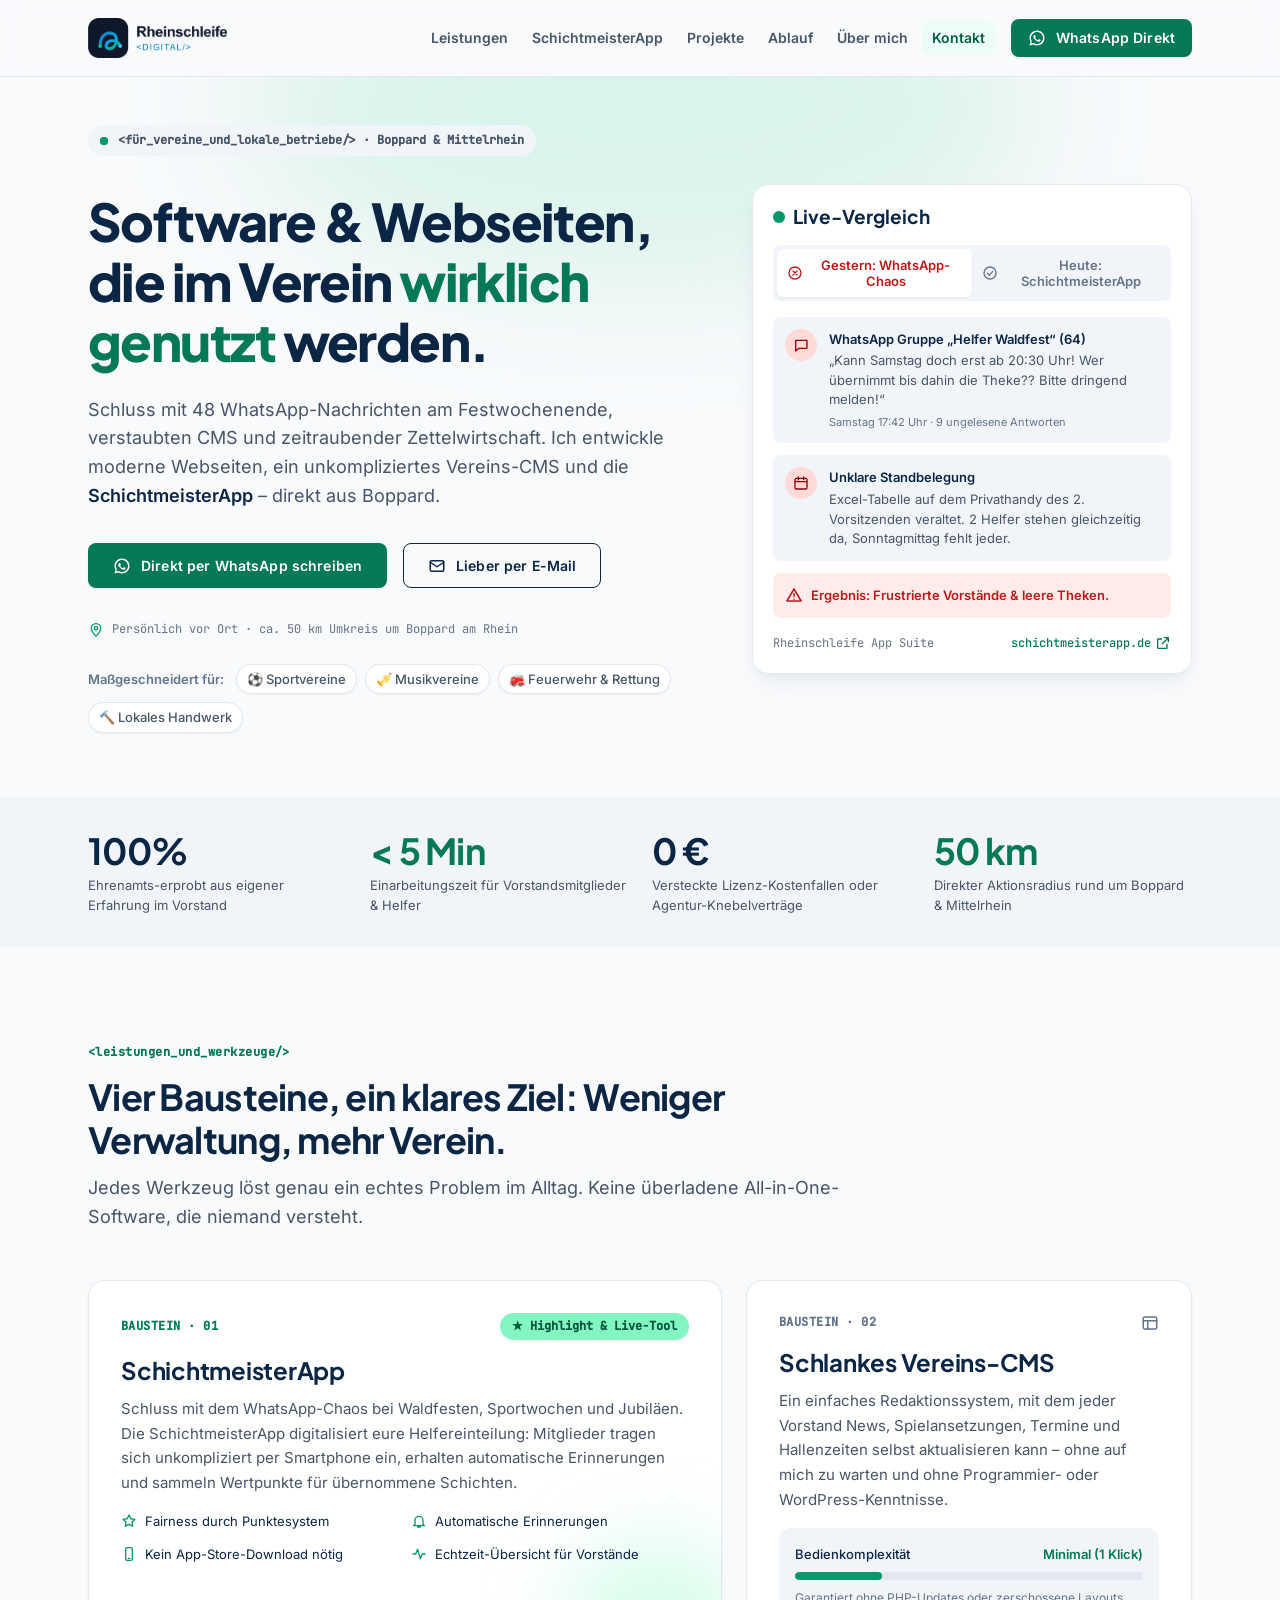
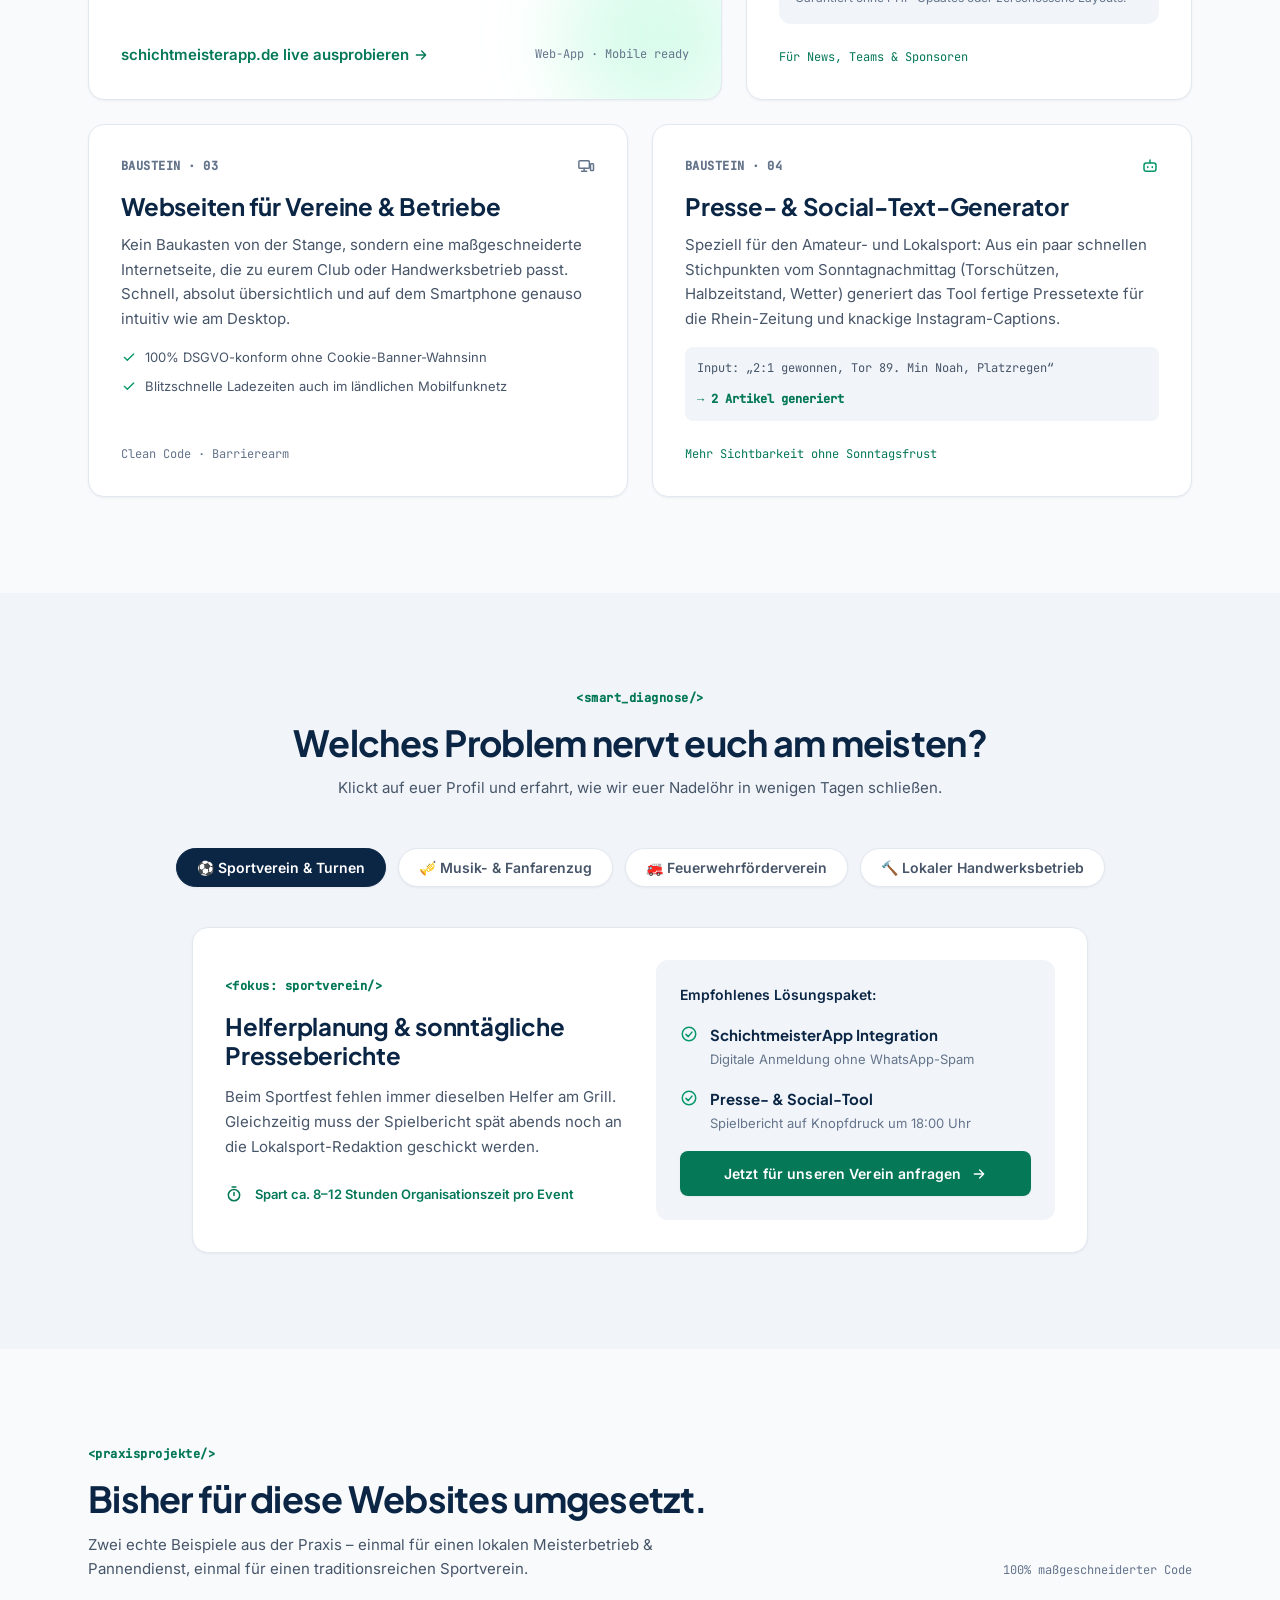
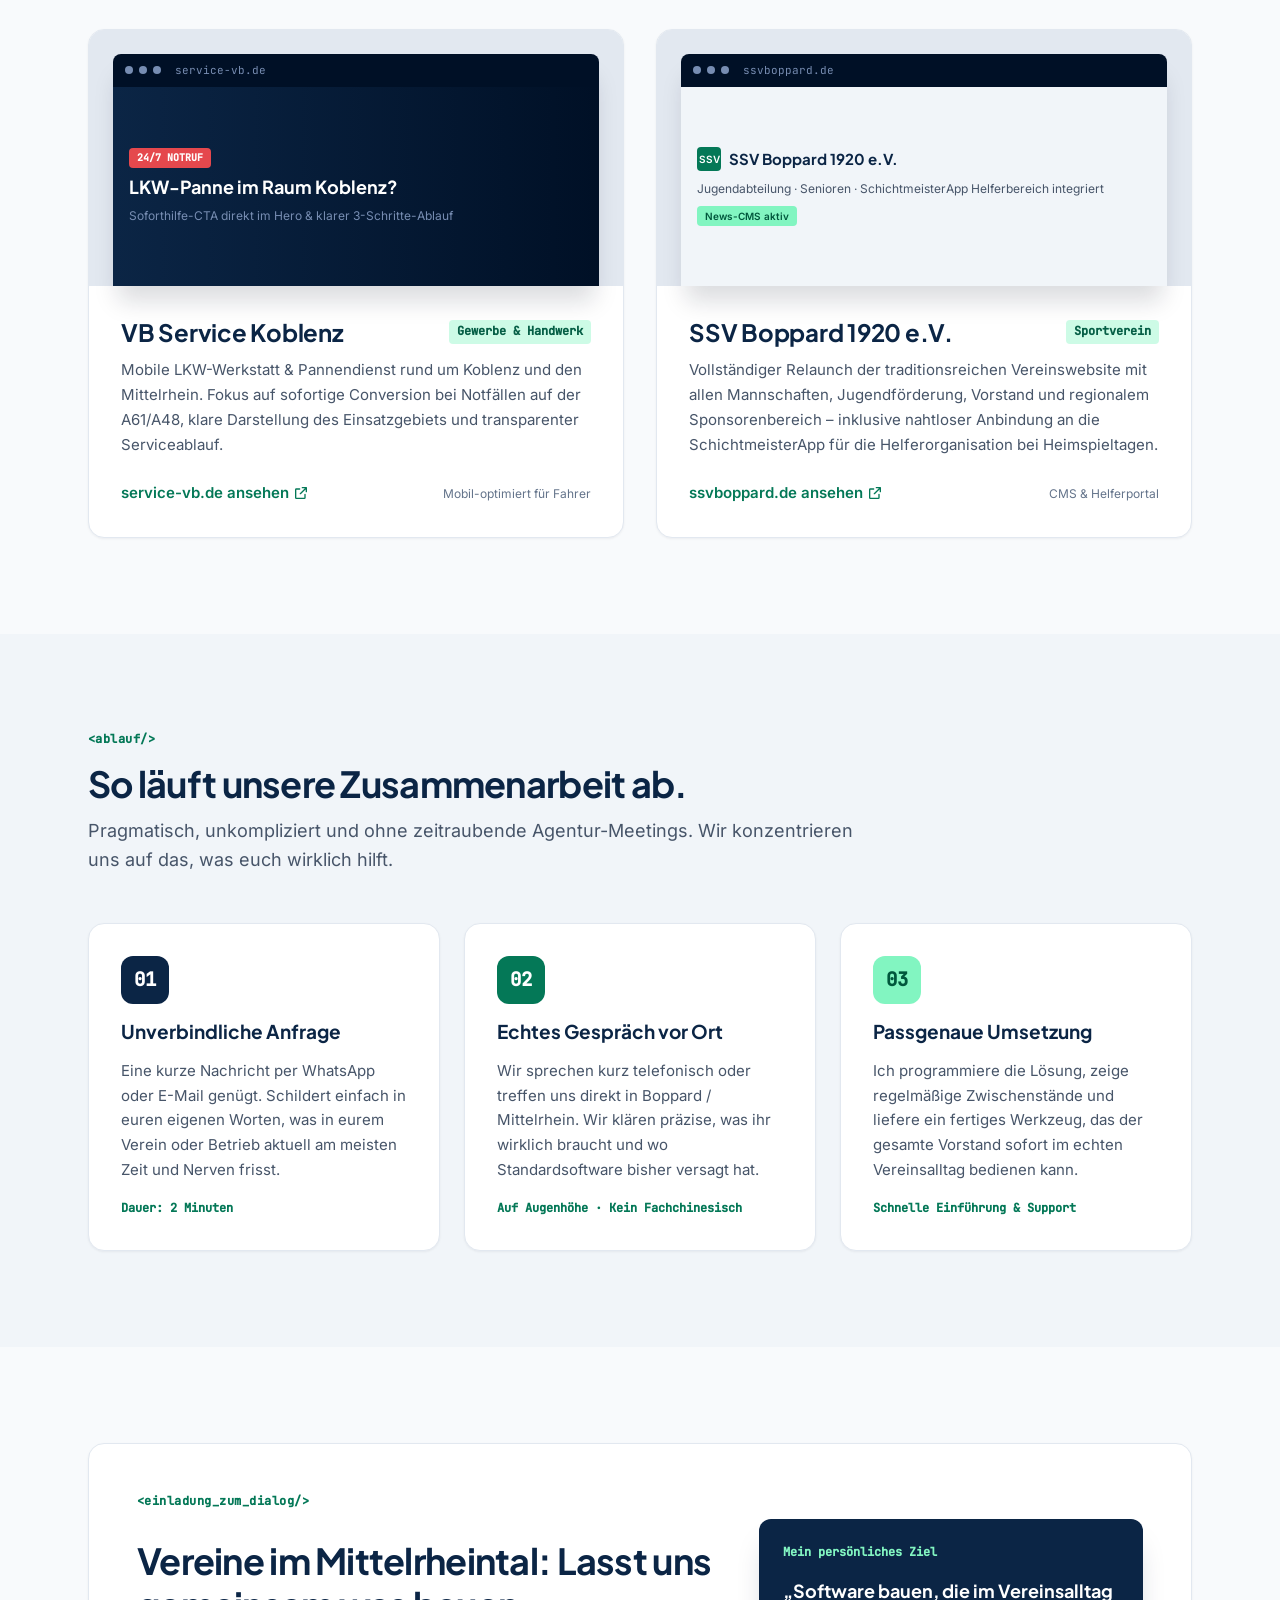
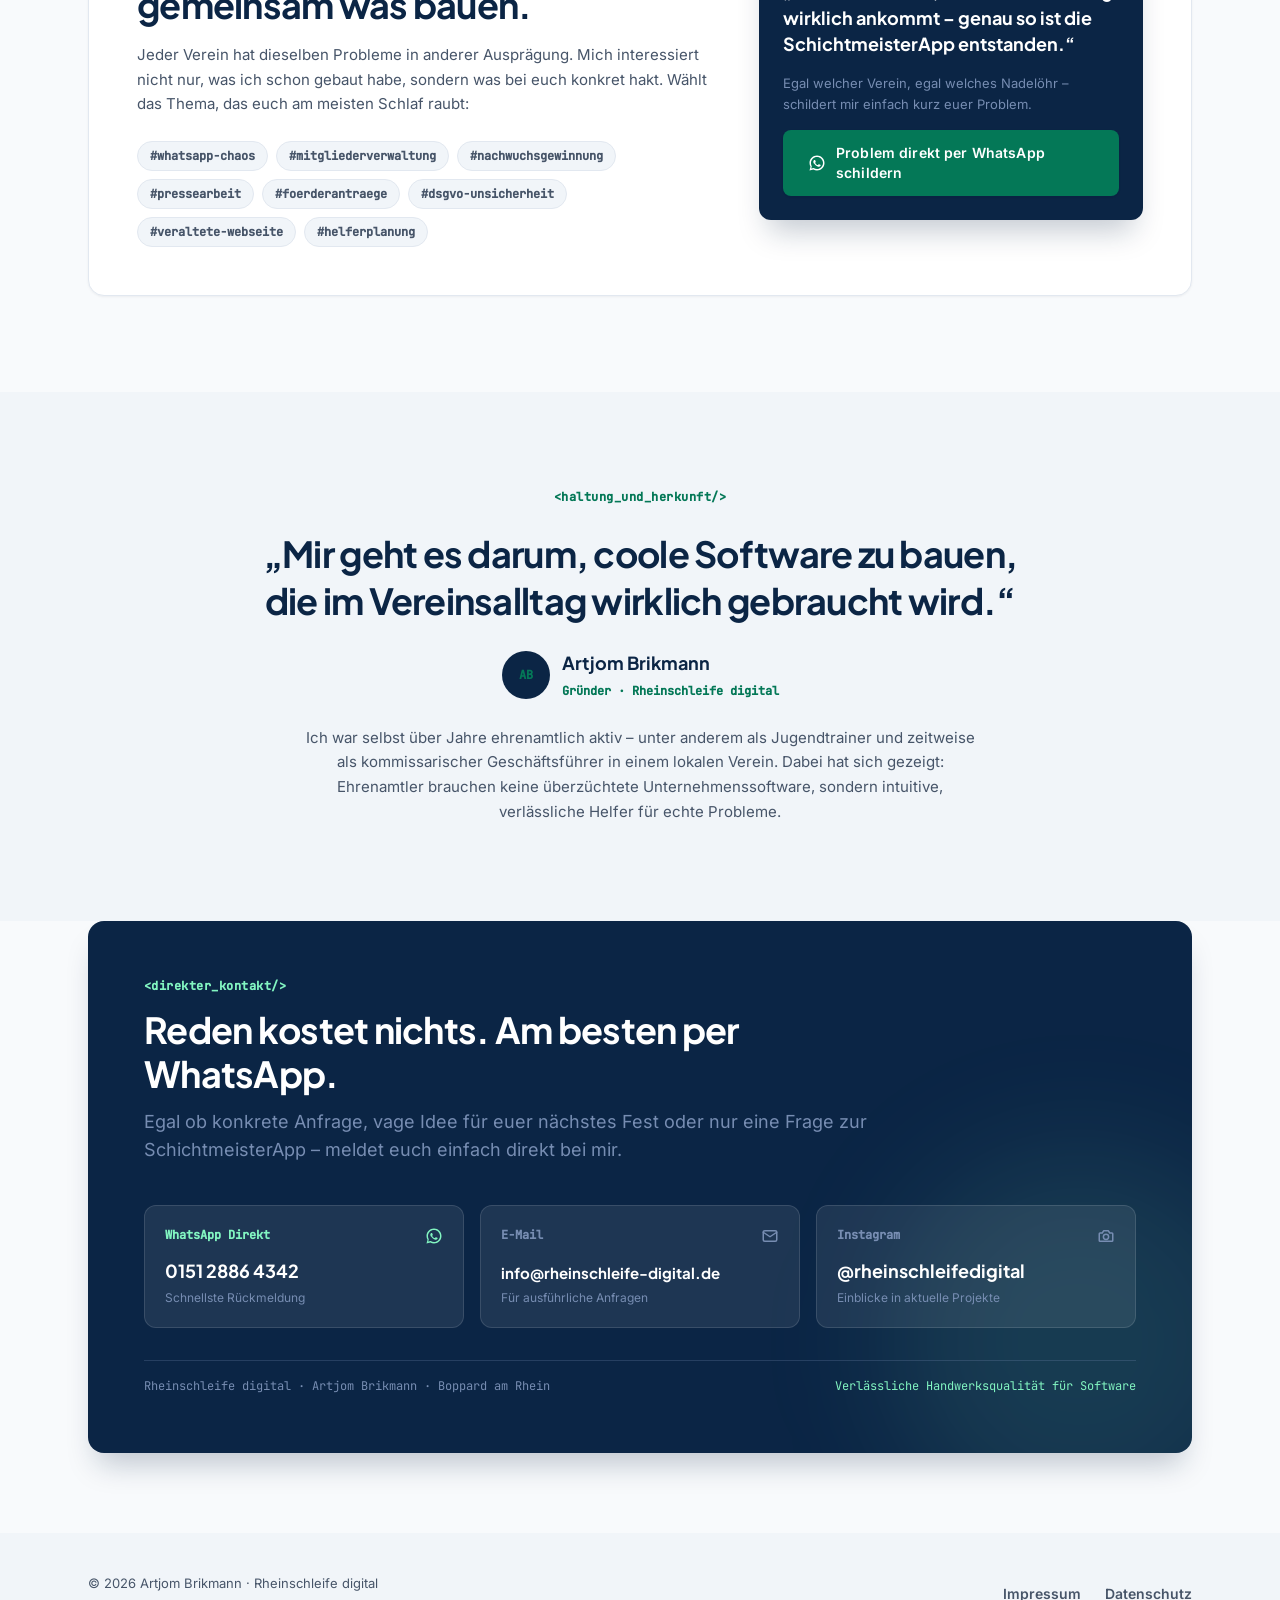
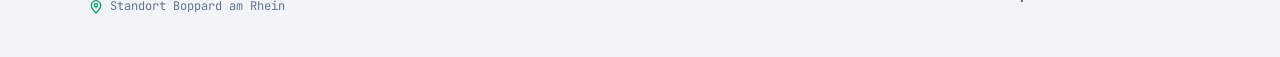
==== index.html @ ad5da608 "Redesign: neues Logo, Handwerk-&-Code-Design, neue Kontakt-E-Mail Co-Authored-By: Claude Sonnet 5.5 " ====
<!DOCTYPE html>
<html lang="de">
<head>
<meta charset="UTF-8">
<meta name="viewport" content="width=device-width, initial-scale=1.0">
<title>Rheinschleife digital – Webseiten &amp; digitale Lösungen für Vereine und kleine Unternehmen</title>
<meta name="description" content="Moderne Webseiten, ein einfaches Vereins-CMS, die SchichtmeisterApp und ein Presse-Textgenerator für Vereine – gebaut von Artjom Brikmann in Boppard. Für Vereine und kleine Unternehmen im Umkreis von 50 km.">
<link rel="canonical" href="https://www.rheinschleife-digital.de/">
<meta property="og:title" content="Rheinschleife digital">
<meta property="og:description" content="Digitale Lösungen für Vereine und kleine Unternehmen rund um Boppard.">
<meta property="og:type" content="website">
<meta property="og:url" content="https://www.rheinschleife-digital.de/">
<meta property="og:image" content="https://www.rheinschleife-digital.de/assets/og-image.png">
<meta property="og:locale" content="de_DE">
<meta name="twitter:card" content="summary_large_image">
<meta name="twitter:title" content="Rheinschleife digital">
<meta name="twitter:description" content="Digitale Lösungen für Vereine und kleine Unternehmen rund um Boppard.">
<meta name="twitter:image" content="https://www.rheinschleife-digital.de/assets/og-image.png">
<meta name="theme-color" content="#0B2545">
<link rel="icon" type="image/png" sizes="32x32" href="assets/favicon-32.png">
<link rel="icon" type="image/png" sizes="16x16" href="assets/favicon-16.png">
<link rel="apple-touch-icon" sizes="180x180" href="assets/favicon-180.png">
<link rel="preload" href="assets/fonts/plus-jakarta-sans-var.woff2" as="font" type="font/woff2" crossorigin>
<link rel="stylesheet" href="styles.css">
<script type="application/ld+json">
{
  "@context": "https://schema.org",
  "@type": "ProfessionalService",
  "name": "Rheinschleife digital",
  "url": "https://www.rheinschleife-digital.de/",
  "logo": "https://www.rheinschleife-digital.de/assets/logo.png",
  "email": "info@rheinschleife-digital.de",
  "areaServed": {
    "@type": "GeoCircle",
    "geoMidpoint": { "@type": "GeoCoordinates", "latitude": 50.2311, "longitude": 7.5911 },
    "geoRadius": "50000"
  },
  "founder": { "@type": "Person", "name": "Artjom Brikmann" },
  "sameAs": ["https://www.instagram.com/rheinschleifedigital/"]
}
</script>
</head>
<body>

<svg class="sprite" width="0" height="0" aria-hidden="true" focusable="false">
  <defs>
    <symbol id="i-whatsapp" viewBox="0 0 24 24"><path fill="currentColor" stroke="none" d="M12 2C6.48 2 2 6.48 2 12c0 1.85.5 3.58 1.36 5.07L2 22l5.08-1.33A9.94 9.94 0 0 0 12 22c5.52 0 10-4.48 10-10S17.52 2 12 2zm0 18c-1.6 0-3.09-.44-4.37-1.2l-.31-.19-3.02.79.8-2.95-.2-.3A7.94 7.94 0 0 1 4 12c0-4.41 3.59-8 8-8s8 3.59 8 8-3.59 8-8 8zm4.36-5.6c-.24-.12-1.42-.7-1.64-.78-.22-.08-.38-.12-.54.12-.16.24-.62.78-.76.94-.14.16-.28.18-.52.06-.24-.12-1.02-.38-1.94-1.2-.72-.64-1.2-1.44-1.34-1.68-.14-.24-.02-.37.1-.49.11-.11.24-.28.36-.42.12-.14.16-.24.24-.4.08-.16.04-.3-.02-.42-.06-.12-.54-1.3-.74-1.78-.2-.47-.4-.4-.54-.41-.14-.01-.3-.01-.46-.01s-.42.06-.64.3c-.22.24-.84.82-.84 2s.86 2.32.98 2.48c.12.16 1.7 2.6 4.12 3.64.58.25 1.03.4 1.38.51.58.18 1.11.16 1.53.1.47-.07 1.42-.58 1.62-1.14.2-.56.2-1.04.14-1.14-.06-.1-.22-.16-.46-.28z"/></symbol>
    <symbol id="i-mail" viewBox="0 0 24 24"><rect x="3" y="5" width="18" height="14" rx="2"/><path d="m3 7 9 6 9-6"/></symbol>
    <symbol id="i-camera" viewBox="0 0 24 24"><path d="M4 8h3l2-3h6l2 3h3a1 1 0 0 1 1 1v9a1 1 0 0 1-1 1H4a1 1 0 0 1-1-1V9a1 1 0 0 1 1-1z"/><circle cx="12" cy="13" r="3.5"/></symbol>
    <symbol id="i-arrow-right" viewBox="0 0 24 24"><path d="M5 12h14M13 6l6 6-6 6"/></symbol>
    <symbol id="i-arrow-down" viewBox="0 0 24 24"><path d="M12 5v14M6 13l6 6 6-6"/></symbol>
    <symbol id="i-check" viewBox="0 0 24 24"><path d="m5 12.5 4.5 4.5L19 7.5"/></symbol>
    <symbol id="i-check-circle" viewBox="0 0 24 24"><circle cx="12" cy="12" r="9"/><path d="m8 12.5 3 3 5-6"/></symbol>
    <symbol id="i-x-circle" viewBox="0 0 24 24"><circle cx="12" cy="12" r="9"/><path d="m9 9 6 6M15 9l-6 6"/></symbol>
    <symbol id="i-external" viewBox="0 0 24 24"><path d="M14 4h6v6M20 4l-9 9M18 14v5a1 1 0 0 1-1 1H5a1 1 0 0 1-1-1V7a1 1 0 0 1 1-1h5"/></symbol>
    <symbol id="i-pin" viewBox="0 0 24 24"><path d="M12 21s7-6.2 7-11.5A7 7 0 0 0 5 9.5C5 14.8 12 21 12 21z"/><circle cx="12" cy="9.5" r="2.5"/></symbol>
    <symbol id="i-clock" viewBox="0 0 24 24"><circle cx="12" cy="12" r="9"/><path d="M12 7v5l3 2"/></symbol>
    <symbol id="i-alert" viewBox="0 0 24 24"><path d="M12 4 2.5 20h19L12 4z"/><path d="M12 10v4M12 17.5v.01"/></symbol>
    <symbol id="i-chat" viewBox="0 0 24 24"><path d="M4 5h16a1 1 0 0 1 1 1v10a1 1 0 0 1-1 1H9l-5 4V6a1 1 0 0 1 1-1z"/></symbol>
    <symbol id="i-calendar" viewBox="0 0 24 24"><rect x="3" y="5" width="18" height="16" rx="2"/><path d="M3 10h18M8 3v4M16 3v4"/></symbol>
    <symbol id="i-news" viewBox="0 0 24 24"><rect x="4" y="4" width="16" height="16" rx="2"/><path d="M8 9h8M8 13h8M8 17h5"/></symbol>
    <symbol id="i-star" viewBox="0 0 24 24"><path d="m12 3 2.7 5.6 6.1.9-4.4 4.3 1 6.1L12 17l-5.4 2.9 1-6.1L3.2 9.5l6.1-.9L12 3z"/></symbol>
    <symbol id="i-bell" viewBox="0 0 24 24"><path d="M6 17V11a6 6 0 0 1 12 0v6l2 2H4l2-2zM10 21h4"/></symbol>
    <symbol id="i-phone" viewBox="0 0 24 24"><rect x="7" y="2.5" width="10" height="19" rx="2"/><path d="M11 18.5h2"/></symbol>
    <symbol id="i-live" viewBox="0 0 24 24"><path d="M3 12h4l3-7 4 14 3-7h4"/></symbol>
    <symbol id="i-layout" viewBox="0 0 24 24"><rect x="3" y="4" width="18" height="16" rx="2"/><path d="M3 9h18M9 9v11"/></symbol>
    <symbol id="i-devices" viewBox="0 0 24 24"><rect x="2.5" y="5" width="14" height="10" rx="1.5"/><path d="M6 19h7M9.5 15v4"/><rect x="18" y="9" width="4" height="9" rx="1"/></symbol>
    <symbol id="i-bot" viewBox="0 0 24 24"><rect x="4" y="8" width="16" height="11" rx="3"/><path d="M12 4v4M9 13v1M15 13v1"/></symbol>
    <symbol id="i-timer" viewBox="0 0 24 24"><circle cx="12" cy="13.5" r="7.5"/><path d="M12 10v4M9.5 2.5h5"/></symbol>
    <symbol id="i-verified" viewBox="0 0 24 24"><path d="M12 3 4 6v6c0 4.5 3.2 7.8 8 9 4.8-1.2 8-4.5 8-9V6l-8-3z"/><path d="m8.5 12 2.5 2.5 4.5-5"/></symbol>
  </defs>
</svg>

<a class="skip-link" href="#hauptinhalt">Zum Inhalt springen</a>

<header class="site-header">
  <div class="wrap header-inner">
    <a href="#top" class="brand" aria-label="Rheinschleife digital, Startseite">
      <img class="brand-logo" src="assets/logo.png" alt="Rheinschleife &lt;DIGITAL/&gt;" width="139" height="40">
    </a>

    <button class="nav-toggle" id="navToggle" aria-expanded="false" aria-controls="primaryNav">
      <span class="sr-only">Menü öffnen</span>
      <span class="burger" aria-hidden="true"></span>
    </button>

    <nav class="primary-nav" id="primaryNav" aria-label="Hauptnavigation">
      <a href="#leistungen">Leistungen</a>
      <a href="#schichtmeisterapp">SchichtmeisterApp</a>
      <a href="#projekte">Projekte</a>
      <a href="#ablauf">Ablauf</a>
      <a href="#ueber-mich">Über mich</a>
      <a href="#kontakt">Kontakt</a>
      <a class="btn btn-primary btn-sm" href="https://wa.me/4915128864342" target="_blank" rel="noopener">
        <svg class="icon" aria-hidden="true"><use href="#i-whatsapp"/></svg>
        WhatsApp Direkt
      </a>
    </nav>
  </div>
</header>

<main id="hauptinhalt">

  <!-- HERO -->
  <section class="hero" id="top">
    <div class="wrap hero-inner">
      <div class="hero-text">
        <p class="status-pill">
          <span class="status-dot" aria-hidden="true"></span>
          &lt;für_vereine_und_lokale_betriebe/&gt; · Boppard &amp; Mittelrhein
        </p>
        <h1>Software &amp; Webseiten, die im Verein <span class="accent">wirklich genutzt</span> werden.</h1>
        <p class="hero-lead">
          Schluss mit 48 WhatsApp-Nachrichten am Festwochenende, verstaubten CMS
          und zeitraubender Zettelwirtschaft. Ich entwickle moderne Webseiten,
          ein unkompliziertes Vereins-CMS und die <strong>SchichtmeisterApp</strong>
          – direkt aus Boppard.
        </p>
        <div class="hero-actions">
          <a class="btn btn-primary" href="https://wa.me/4915128864342?text=Hallo%20Artjom%2C%20ich%20habe%20eine%20Frage%20zu%20Rheinschleife%20digital" target="_blank" rel="noopener">
            <svg class="icon" aria-hidden="true"><use href="#i-whatsapp"/></svg>
            Direkt per WhatsApp schreiben
          </a>
          <a class="btn btn-secondary" href="mailto:info@rheinschleife-digital.de">
            <svg class="icon" aria-hidden="true"><use href="#i-mail"/></svg>
            Lieber per E-Mail
          </a>
        </div>
        <div class="hero-meta">
          <p class="meta-line">
            <svg class="icon-sm" aria-hidden="true"><use href="#i-pin"/></svg>
            Persönlich vor Ort · ca. 50&nbsp;km Umkreis um Boppard am Rhein
          </p>
          <div class="audience">
            <span class="audience-label">Maßgeschneidert für:</span>
            <span class="chip">⚽ Sportvereine</span>
            <span class="chip">🎺 Musikvereine</span>
            <span class="chip">🚒 Feuerwehr &amp; Rettung</span>
            <span class="chip">🔨 Lokales Handwerk</span>
          </div>
        </div>
      </div>

      <!-- Vorher/Nachher -->
      <div class="sandbox">
        <div class="sandbox-head">
          <span class="dot" aria-hidden="true"></span>
          <h2>Live-Vergleich</h2>
        </div>

        <div class="tabs" role="tablist" aria-label="Vorher/Nachher">
          <button class="tab" role="tab" id="tabChaos" data-sandbox="chaos" aria-selected="true" aria-controls="viewChaos">
            <svg class="icon-sm" aria-hidden="true"><use href="#i-x-circle"/></svg>
            Gestern: WhatsApp-Chaos
          </button>
          <button class="tab" role="tab" id="tabApp" data-sandbox="app" aria-selected="false" aria-controls="viewApp" tabindex="-1">
            <svg class="icon-sm" aria-hidden="true"><use href="#i-check-circle"/></svg>
            Heute: SchichtmeisterApp
          </button>
        </div>

        <div class="panel" id="viewChaos" role="tabpanel" aria-labelledby="tabChaos">
          <div class="msg">
            <span class="msg-icon"><svg class="icon-sm" aria-hidden="true"><use href="#i-chat"/></svg></span>
            <div>
              <strong>WhatsApp Gruppe „Helfer Waldfest“ (64)</strong>
              <p>„Kann Samstag doch erst ab 20:30 Uhr! Wer übernimmt bis dahin die Theke?? Bitte dringend melden!“</p>
              <small>Samstag 17:42 Uhr · 9 ungelesene Antworten</small>
            </div>
          </div>
          <div class="msg">
            <span class="msg-icon"><svg class="icon-sm" aria-hidden="true"><use href="#i-calendar"/></svg></span>
            <div>
              <strong>Unklare Standbelegung</strong>
              <p>Excel-Tabelle auf dem Privathandy des 2. Vorsitzenden veraltet. 2 Helfer stehen gleichzeitig da, Sonntagmittag fehlt jeder.</p>
            </div>
          </div>
          <div class="result result-bad">
            <svg class="icon" aria-hidden="true"><use href="#i-alert"/></svg>
            Ergebnis: Frustrierte Vorstände &amp; leere Theken.
          </div>
        </div>

        <div class="panel" id="viewApp" role="tabpanel" aria-labelledby="tabApp" hidden>
          <div class="app-card">
            <div class="app-card-top">
              <span class="app-card-title">Bierstand · Schicht 2</span>
              <span class="pill-green">+15 Punkte</span>
            </div>
            <div class="app-card-row">
              <span>19:00 – 22:00 Uhr</span>
              <span class="ok">2/2 Besetzt (Jan &amp; Sarah)</span>
            </div>
            <div class="bar" aria-hidden="true"><span></span></div>
            <div class="app-card-foot">
              <span>Automatische Erinnerung aktiv (SMS/Push)</span>
              <span class="ok">Status: Gesichert</span>
            </div>
          </div>
          <div class="cms-row">
            <div>
              <span class="badge-icon"><svg class="icon" aria-hidden="true"><use href="#i-news"/></svg></span>
              <span>
                <strong>1-Klick Spielbericht fertig</strong>
                <small>Für Zeitung, Homepage &amp; Insta exportiert</small>
              </span>
            </div>
            <svg class="icon" aria-hidden="true"><use href="#i-check"/></svg>
          </div>
          <div class="result result-good">
            <svg class="icon" aria-hidden="true"><use href="#i-verified"/></svg>
            Ergebnis: 100% besetzte Schichten &amp; entspannter Vorstand.
          </div>
        </div>

        <div class="sandbox-foot">
          <span>Rheinschleife App Suite</span>
          <a class="text-link" href="https://www.schichtmeisterapp.de" target="_blank" rel="noopener">
            schichtmeisterapp.de
            <svg class="icon-sm" aria-hidden="true"><use href="#i-external"/></svg>
          </a>
        </div>
      </div>
    </div>
  </section>

  <!-- KENNZAHLEN -->
  <section class="stats" aria-label="Auf einen Blick">
    <div class="wrap stats-grid">
      <div class="stat">
        <span class="stat-value">100%</span>
        <span class="stat-label">Ehrenamts-erprobt aus eigener Erfahrung im Vorstand</span>
      </div>
      <div class="stat">
        <span class="stat-value green">&lt; 5 Min</span>
        <span class="stat-label">Einarbeitungszeit für Vorstandsmitglieder &amp; Helfer</span>
      </div>
      <div class="stat">
        <span class="stat-value">0 €</span>
        <span class="stat-label">Versteckte Lizenz-Kostenfallen oder Agentur-Knebelverträge</span>
      </div>
      <div class="stat">
        <span class="stat-value green">50 km</span>
        <span class="stat-label">Direkter Aktionsradius rund um Boppard &amp; Mittelrhein</span>
      </div>
    </div>
  </section>

  <!-- LEISTUNGEN -->
  <section class="section" id="leistungen">
    <div class="wrap">
      <div class="section-head">
        <span class="eyebrow">&lt;leistungen_und_werkzeuge/&gt;</span>
        <h2>Vier Bausteine, ein klares Ziel: Weniger Verwaltung, mehr Verein.</h2>
        <p>Jedes Werkzeug löst genau ein echtes Problem im Alltag. Keine überladene All-in-One-Software, die niemand versteht.</p>
      </div>

      <div class="bento">
        <article class="module wide flagship" id="schichtmeisterapp">
          <span class="module-glow" aria-hidden="true"></span>
          <div>
            <div class="module-top">
              <span class="module-index">BAUSTEIN · 01</span>
              <span class="module-badge">★ Highlight &amp; Live-Tool</span>
            </div>
            <h3>SchichtmeisterApp</h3>
            <p>
              Schluss mit dem WhatsApp-Chaos bei Waldfesten, Sportwochen und Jubiläen.
              Die SchichtmeisterApp digitalisiert eure Helfereinteilung: Mitglieder tragen
              sich unkompliziert per Smartphone ein, erhalten automatische Erinnerungen und
              sammeln Wertpunkte für übernommene Schichten.
            </p>
            <ul class="feature-list">
              <li><svg class="icon-sm" aria-hidden="true"><use href="#i-star"/></svg>Fairness durch Punktesystem</li>
              <li><svg class="icon-sm" aria-hidden="true"><use href="#i-bell"/></svg>Automatische Erinnerungen</li>
              <li><svg class="icon-sm" aria-hidden="true"><use href="#i-phone"/></svg>Kein App-Store-Download nötig</li>
              <li><svg class="icon-sm" aria-hidden="true"><use href="#i-live"/></svg>Echtzeit-Übersicht für Vorstände</li>
            </ul>
          </div>
          <div class="module-foot">
            <a class="text-link" href="https://www.schichtmeisterapp.de" target="_blank" rel="noopener">
              schichtmeisterapp.de live ausprobieren
              <svg class="icon-sm" aria-hidden="true"><use href="#i-arrow-right"/></svg>
            </a>
            <span class="note">Web-App · Mobile ready</span>
          </div>
        </article>

        <article class="module narrow">
          <div>
            <div class="module-top">
              <span class="module-index">BAUSTEIN · 02</span>
              <svg class="icon module-icon" aria-hidden="true"><use href="#i-layout"/></svg>
            </div>
            <h3>Schlankes Vereins-CMS</h3>
            <p>
              Ein einfaches Redaktionssystem, mit dem jeder Vorstand News, Spielansetzungen,
              Termine und Hallenzeiten selbst aktualisieren kann – ohne auf mich zu warten
              und ohne Programmier- oder WordPress-Kenntnisse.
            </p>
            <div class="mini-box">
              <div class="row"><span>Bedienkomplexität</span><span>Minimal (1 Klick)</span></div>
              <div class="meter" aria-hidden="true"><span></span></div>
              <small>Garantiert ohne PHP-Updates oder zerschossene Layouts.</small>
            </div>
          </div>
          <div class="module-foot"><span class="note green">Für News, Teams &amp; Sponsoren</span></div>
        </article>

        <article class="module half">
          <div>
            <div class="module-top">
              <span class="module-index">BAUSTEIN · 03</span>
              <svg class="icon module-icon" aria-hidden="true"><use href="#i-devices"/></svg>
            </div>
            <h3>Webseiten für Vereine &amp; Betriebe</h3>
            <p>
              Kein Baukasten von der Stange, sondern eine maßgeschneiderte Internetseite, die zu
              eurem Club oder Handwerksbetrieb passt. Schnell, absolut übersichtlich und auf dem
              Smartphone genauso intuitiv wie am Desktop.
            </p>
            <ul class="check-list">
              <li><svg class="icon-sm" aria-hidden="true"><use href="#i-check"/></svg>100% DSGVO-konform ohne Cookie-Banner-Wahnsinn</li>
              <li><svg class="icon-sm" aria-hidden="true"><use href="#i-check"/></svg>Blitzschnelle Ladezeiten auch im ländlichen Mobilfunknetz</li>
            </ul>
          </div>
          <div class="module-foot"><span class="note">Clean Code · Barrierearm</span></div>
        </article>

        <article class="module half">
          <div>
            <div class="module-top">
              <span class="module-index">BAUSTEIN · 04</span>
              <svg class="icon module-icon green" aria-hidden="true"><use href="#i-bot"/></svg>
            </div>
            <h3>Presse- &amp; Social-Text-Generator</h3>
            <p>
              Speziell für den Amateur- und Lokalsport: Aus ein paar schnellen Stichpunkten vom
              Sonntagnachmittag (Torschützen, Halbzeitstand, Wetter) generiert das Tool fertige
              Pressetexte für die Rhein-Zeitung und knackige Instagram-Captions.
            </p>
            <div class="code-sample">
              <span>Input: „2:1 gewonnen, Tor 89. Min Noah, Platzregen“</span>
              <b>→ 2 Artikel generiert</b>
            </div>
          </div>
          <div class="module-foot"><span class="note green">Mehr Sichtbarkeit ohne Sonntagsfrust</span></div>
        </article>
      </div>
    </div>
  </section>

  <!-- PROBLEM-FINDER -->
  <section class="section section-tinted" id="vereine">
    <div class="wrap">
      <div class="section-head center">
        <span class="eyebrow">&lt;smart_diagnose/&gt;</span>
        <h2>Welches Problem nervt euch am meisten?</h2>
        <p>Klickt auf euer Profil und erfahrt, wie wir euer Nadelöhr in wenigen Tagen schließen.</p>
      </div>

      <div class="pill-row" role="group" aria-label="Vereinsprofil wählen">
        <button class="pill-btn" type="button" data-club="sport" aria-pressed="true">⚽ Sportverein &amp; Turnen</button>
        <button class="pill-btn" type="button" data-club="musik" aria-pressed="false">🎺 Musik- &amp; Fanfarenzug</button>
        <button class="pill-btn" type="button" data-club="feuerwehr" aria-pressed="false">🚒 Feuerwehrförderverein</button>
        <button class="pill-btn" type="button" data-club="betrieb" aria-pressed="false">🔨 Lokaler Handwerksbetrieb</button>
      </div>

      <div class="finder" aria-live="polite">
        <div class="finder-copy">
          <span class="eyebrow" id="clubTag">&lt;fokus: sportverein/&gt;</span>
          <h3 id="clubHeading">Helferplanung &amp; sonntägliche Presseberichte</h3>
          <p id="clubDesc">Beim Sportfest fehlen immer dieselben Helfer am Grill. Gleichzeitig muss der Spielbericht spät abends noch an die Lokalsport-Redaktion geschickt werden.</p>
          <div class="impact">
            <svg class="icon" aria-hidden="true"><use href="#i-timer"/></svg>
            <span id="clubImpact">Spart ca. 8–12 Stunden Organisationszeit pro Event</span>
          </div>
        </div>
        <div class="finder-aside">
          <strong>Empfohlenes Lösungspaket:</strong>
          <div class="solution">
            <svg class="icon" aria-hidden="true"><use href="#i-check-circle"/></svg>
            <div>
              <strong id="clubSol1">SchichtmeisterApp Integration</strong>
              <small id="clubSol1Desc">Digitale Anmeldung ohne WhatsApp-Spam</small>
            </div>
          </div>
          <div class="solution">
            <svg class="icon" aria-hidden="true"><use href="#i-check-circle"/></svg>
            <div>
              <strong id="clubSol2">Presse- &amp; Social-Tool</strong>
              <small id="clubSol2Desc">Spielbericht auf Knopfdruck um 18:00 Uhr</small>
            </div>
          </div>
          <a class="btn btn-primary" id="clubCta" href="https://wa.me/4915128864342?text=Hallo%20Artjom%2C%20unser%20Sportverein%20moechte%20eine%20einfachere%20Loesung" target="_blank" rel="noopener">
            Jetzt für unseren Verein anfragen
            <svg class="icon-sm" aria-hidden="true"><use href="#i-arrow-right"/></svg>
          </a>
        </div>
      </div>
    </div>
  </section>

  <!-- PROJEKTE -->
  <section class="section" id="projekte">
    <div class="wrap">
      <div class="section-head split">
        <div>
          <span class="eyebrow">&lt;praxisprojekte/&gt;</span>
          <h2>Bisher für diese Websites umgesetzt.</h2>
          <p>Zwei echte Beispiele aus der Praxis – einmal für einen lokalen Meisterbetrieb &amp; Pannendienst, einmal für einen traditionsreichen Sportverein.</p>
        </div>
        <span class="note">100% maßgeschneiderter Code</span>
      </div>

      <div class="projects">
        <article class="project">
          <div class="project-visual" aria-hidden="true">
            <div class="browser">
              <div class="browser-bar"><i></i><i></i><i></i><span>service-vb.de</span></div>
              <div class="browser-body dark">
                <span class="tag-red">24/7 NOTRUF</span>
                <h4>LKW-Panne im Raum Koblenz?</h4>
                <p>Soforthilfe-CTA direkt im Hero &amp; klarer 3-Schritte-Ablauf</p>
              </div>
            </div>
          </div>
          <div class="project-body">
            <div>
              <div class="project-title">
                <h3>VB Service Koblenz</h3>
                <span class="tag-soft">Gewerbe &amp; Handwerk</span>
              </div>
              <p>Mobile LKW-Werkstatt &amp; Pannendienst rund um Koblenz und den Mittelrhein. Fokus auf sofortige Conversion bei Notfällen auf der A61/A48, klare Darstellung des Einsatzgebiets und transparenter Serviceablauf.</p>
            </div>
            <div class="project-foot">
              <a class="text-link" href="https://www.service-vb.de" target="_blank" rel="noopener">
                service-vb.de ansehen
                <svg class="icon-sm" aria-hidden="true"><use href="#i-external"/></svg>
              </a>
              <span class="note">Mobil-optimiert für Fahrer</span>
            </div>
          </div>
        </article>

        <article class="project">
          <div class="project-visual" aria-hidden="true">
            <div class="browser">
              <div class="browser-bar"><i></i><i></i><i></i><span>ssvboppard.de</span></div>
              <div class="browser-body light">
                <div class="club-line"><span class="club-badge">SSV</span><strong>SSV Boppard 1920 e.V.</strong></div>
                <p>Jugendabteilung · Senioren · SchichtmeisterApp Helferbereich integriert</p>
                <span class="tag-mint">News-CMS aktiv</span>
              </div>
            </div>
          </div>
          <div class="project-body">
            <div>
              <div class="project-title">
                <h3>SSV Boppard 1920 e.V.</h3>
                <span class="tag-soft">Sportverein</span>
              </div>
              <p>Vollständiger Relaunch der traditionsreichen Vereinswebsite mit allen Mannschaften, Jugendförderung, Vorstand und regionalem Sponsorenbereich – inklusive nahtloser Anbindung an die SchichtmeisterApp für die Helferorganisation bei Heimspieltagen.</p>
            </div>
            <div class="project-foot">
              <a class="text-link" href="https://www.ssvboppard.de" target="_blank" rel="noopener">
                ssvboppard.de ansehen
                <svg class="icon-sm" aria-hidden="true"><use href="#i-external"/></svg>
              </a>
              <span class="note">CMS &amp; Helferportal</span>
            </div>
          </div>
        </article>
      </div>
    </div>
  </section>

  <!-- ABLAUF -->
  <section class="section section-tinted" id="ablauf">
    <div class="wrap">
      <div class="section-head">
        <span class="eyebrow">&lt;ablauf/&gt;</span>
        <h2>So läuft unsere Zusammenarbeit ab.</h2>
        <p>Pragmatisch, unkompliziert und ohne zeitraubende Agentur-Meetings. Wir konzentrieren uns auf das, was euch wirklich hilft.</p>
      </div>

      <ol class="steps">
        <li class="step">
          <span class="step-num">01</span>
          <h3>Unverbindliche Anfrage</h3>
          <p>Eine kurze Nachricht per WhatsApp oder E-Mail genügt. Schildert einfach in euren eigenen Worten, was in eurem Verein oder Betrieb aktuell am meisten Zeit und Nerven frisst.</p>
          <span class="step-note">Dauer: 2 Minuten</span>
        </li>
        <li class="step">
          <span class="step-num">02</span>
          <h3>Echtes Gespräch vor Ort</h3>
          <p>Wir sprechen kurz telefonisch oder treffen uns direkt in Boppard / Mittelrhein. Wir klären präzise, was ihr wirklich braucht und wo Standardsoftware bisher versagt hat.</p>
          <span class="step-note">Auf Augenhöhe · Kein Fachchinesisch</span>
        </li>
        <li class="step">
          <span class="step-num">03</span>
          <h3>Passgenaue Umsetzung</h3>
          <p>Ich programmiere die Lösung, zeige regelmäßige Zwischenstände und liefere ein fertiges Werkzeug, das der gesamte Vorstand sofort im echten Vereinsalltag bedienen kann.</p>
          <span class="step-note">Schnelle Einführung &amp; Support</span>
        </li>
      </ol>
    </div>
  </section>

  <!-- EINLADUNG -->
  <section class="section" id="dialog">
    <div class="wrap">
      <div class="invite">
        <div class="invite-main">
          <span class="eyebrow">&lt;einladung_zum_dialog/&gt;</span>
          <h2>Vereine im Mittelrheintal: Lasst uns gemeinsam was bauen.</h2>
          <p>Jeder Verein hat dieselben Probleme in anderer Ausprägung. Mich interessiert nicht nur, was ich schon gebaut habe, sondern was bei euch konkret hakt. Wählt das Thema, das euch am meisten Schlaf raubt:</p>
          <ul class="topics" aria-label="Themen">
            <li><button class="topic-btn" type="button" aria-pressed="false">#whatsapp-chaos</button></li>
            <li><button class="topic-btn" type="button" aria-pressed="false">#mitgliederverwaltung</button></li>
            <li><button class="topic-btn" type="button" aria-pressed="false">#nachwuchsgewinnung</button></li>
            <li><button class="topic-btn" type="button" aria-pressed="false">#pressearbeit</button></li>
            <li><button class="topic-btn" type="button" aria-pressed="false">#foerderantraege</button></li>
            <li><button class="topic-btn" type="button" aria-pressed="false">#dsgvo-unsicherheit</button></li>
            <li><button class="topic-btn" type="button" aria-pressed="false">#veraltete-webseite</button></li>
            <li><button class="topic-btn" type="button" aria-pressed="false">#helferplanung</button></li>
          </ul>
        </div>
        <div class="invite-card">
          <span class="label">Mein persönliches Ziel</span>
          <blockquote>„Software bauen, die im Vereinsalltag wirklich ankommt – genau so ist die SchichtmeisterApp entstanden.“</blockquote>
          <p>Egal welcher Verein, egal welches Nadelöhr – schildert mir einfach kurz euer Problem.</p>
          <a class="btn btn-primary" id="topicWhatsAppLink" href="https://wa.me/4915128864342?text=Hallo%20Artjom%2C%20unser%20Verein%20hat%20folgendes%20Problem%3A%20" target="_blank" rel="noopener">
            <svg class="icon" aria-hidden="true"><use href="#i-whatsapp"/></svg>
            Problem direkt per WhatsApp schildern
          </a>
        </div>
      </div>
    </div>
  </section>

  <!-- ÜBER MICH -->
  <section class="section section-tinted" id="ueber-mich">
    <div class="wrap">
      <div class="about">
        <span class="eyebrow">&lt;haltung_und_herkunft/&gt;</span>
        <blockquote>„Mir geht es darum, coole Software zu bauen, die im Vereinsalltag wirklich gebraucht wird.“</blockquote>
        <div class="person">
          <span class="avatar" aria-hidden="true">AB</span>
          <div>
            <strong>Artjom Brikmann</strong>
            <span>Gründer · Rheinschleife digital</span>
          </div>
        </div>
        <p>Ich war selbst über Jahre ehrenamtlich aktiv – unter anderem als Jugendtrainer und zeitweise als kommissarischer Geschäftsführer in einem lokalen Verein. Dabei hat sich gezeigt: Ehrenamtler brauchen keine überzüchtete Unternehmenssoftware, sondern intuitive, verlässliche Helfer für echte Probleme.</p>
      </div>
    </div>
  </section>

  <!-- KONTAKT -->
  <section class="section cta-section" id="kontakt">
    <div class="wrap">
      <div class="cta">
        <div class="cta-head">
          <span class="eyebrow eyebrow-light">&lt;direkter_kontakt/&gt;</span>
          <h2>Reden kostet nichts. Am besten per WhatsApp.</h2>
          <p>Egal ob konkrete Anfrage, vage Idee für euer nächstes Fest oder nur eine Frage zur SchichtmeisterApp – meldet euch einfach direkt bei mir.</p>
        </div>

        <div class="contact-grid">
          <a class="contact-item primary" href="https://wa.me/4915128864342" target="_blank" rel="noopener">
            <span class="contact-top">WhatsApp Direkt <svg class="icon" aria-hidden="true"><use href="#i-whatsapp"/></svg></span>
            <span>
              <span class="contact-value">0151 2886 4342</span>
              <small>Schnellste Rückmeldung</small>
            </span>
          </a>
          <a class="contact-item" href="mailto:info@rheinschleife-digital.de">
            <span class="contact-top">E-Mail <svg class="icon" aria-hidden="true"><use href="#i-mail"/></svg></span>
            <span>
              <span class="contact-value small">info@rheinschleife-digital.de</span>
              <small>Für ausführliche Anfragen</small>
            </span>
          </a>
          <a class="contact-item" href="https://www.instagram.com/rheinschleifedigital/" target="_blank" rel="noopener">
            <span class="contact-top">Instagram <svg class="icon" aria-hidden="true"><use href="#i-camera"/></svg></span>
            <span>
              <span class="contact-value">@rheinschleifedigital</span>
              <small>Einblicke in aktuelle Projekte</small>
            </span>
          </a>
        </div>

        <div class="cta-foot">
          <span>Rheinschleife digital · Artjom Brikmann · Boppard am Rhein</span>
          <span class="accent-mint">Verlässliche Handwerksqualität für Software</span>
        </div>
      </div>
    </div>
  </section>

</main>

<footer class="site-footer">
  <div class="wrap footer-inner">
    <div>
      <p>© <span id="year"></span> Artjom Brikmann · Rheinschleife digital</p>
      <p class="footer-loc"><svg class="icon-sm" aria-hidden="true"><use href="#i-pin"/></svg>Standort Boppard am Rhein</p>
    </div>
    <nav class="footer-nav" aria-label="Rechtliches">
      <a href="impressum.html">Impressum</a>
      <a href="datenschutz.html">Datenschutz</a>
    </nav>
  </div>
</footer>

<script src="script.js"></script>
</body>
</html>
---- styles.css ----
/* ==========================================================================
   Rheinschleife digital – Landingpage (Redesign „Handwerk & Code")
   Tokens: Navy #0B2545 · Grün #059669 (Text/Buttons #047857) · Smaragd #10B981
           Canvas #F8FAFC · Text #0F172A · Rahmen #E2E8F0
   Typografie: Plus Jakarta Sans (Headlines) · Inter (Text) · JetBrains Mono (Tags)
   ========================================================================== */

:root {
  --navy: #0B2545;
  --navy-deep: #001026;
  --navy-muted: #778DB2;
  --green: #059669;
  --green-text: #047857;
  --green-hover: #065F46;
  --emerald: #10B981;
  --mint: #82F5C1;
  --mint-soft: #ECFDF5;
  --mint-border: #A7F3D0;
  --canvas: #F8FAFC;
  --surface-low: #F1F5F9;
  --surface-mid: #E2E8F0;
  --card: #FFFFFF;
  --ink: #0F172A;
  --ink-2: #475569;
  --muted: #64748B;
  --border: #E2E8F0;
  --error: #BA1A1A;
  --error-soft: #FFDAD6;

  --font-display: "Plus Jakarta Sans", "Inter", system-ui, sans-serif;
  --font-body: "Inter", system-ui, sans-serif;
  --font-mono: "JetBrains Mono", "SFMono-Regular", Menlo, monospace;

  --radius-sm: 8px;
  --radius: 16px;
  --shadow-1: 0 1px 3px rgba(15, 23, 42, 0.04), 0 1px 2px rgba(15, 23, 42, 0.02);
  --shadow-2: 0 10px 25px -5px rgba(11, 37, 69, 0.07), 0 8px 10px -6px rgba(11, 37, 69, 0.04);
  --shadow-3: 0 20px 30px -10px rgba(11, 37, 69, 0.25);
  --content-width: 1200px;
}

@font-face {
  font-family: "Plus Jakarta Sans";
  font-style: normal;
  font-weight: 600 800;
  font-display: swap;
  src: url("assets/fonts/plus-jakarta-sans-var.woff2") format("woff2");
}
@font-face {
  font-family: "Inter";
  font-style: normal;
  font-weight: 400;
  font-display: swap;
  src: url("assets/fonts/inter-400.woff2") format("woff2");
}
@font-face {
  font-family: "Inter";
  font-style: normal;
  font-weight: 500;
  font-display: swap;
  src: url("assets/fonts/inter-500.woff2") format("woff2");
}
@font-face {
  font-family: "Inter";
  font-style: normal;
  font-weight: 600;
  font-display: swap;
  src: url("assets/fonts/inter-600.woff2") format("woff2");
}
@font-face {
  font-family: "JetBrains Mono";
  font-style: normal;
  font-weight: 400;
  font-display: swap;
  src: url("assets/fonts/jetbrains-mono-400.woff2") format("woff2");
}
@font-face {
  font-family: "JetBrains Mono";
  font-style: normal;
  font-weight: 500;
  font-display: swap;
  src: url("assets/fonts/jetbrains-mono-500.woff2") format("woff2");
}

*, *::before, *::after { box-sizing: border-box; }

html { scroll-behavior: smooth; scroll-padding-top: 88px; }
@media (prefers-reduced-motion: reduce) {
  html { scroll-behavior: auto; }
  *, *::before, *::after { animation-duration: 0.01ms !important; animation-iteration-count: 1 !important; transition-duration: 0.01ms !important; }
}

body {
  margin: 0;
  font-family: var(--font-body);
  font-size: 15px;
  color: var(--ink);
  background: var(--canvas);
  line-height: 1.6;
  -webkit-font-smoothing: antialiased;
}

h1, h2, h3, h4 {
  font-family: var(--font-display);
  color: var(--navy);
  margin: 0 0 0.5em;
  line-height: 1.2;
}
h1 { font-size: clamp(2.1rem, 4vw + 1rem, 3.25rem); font-weight: 800; letter-spacing: -0.03em; line-height: 1.15; }
h2 { font-size: clamp(1.65rem, 2.2vw + 1rem, 2.25rem); font-weight: 700; letter-spacing: -0.02em; line-height: 1.22; }
h3 { font-size: 1.2rem; font-weight: 700; }
p { margin: 0 0 1em; }
a { color: inherit; }
img, svg { max-width: 100%; }

.wrap { max-width: var(--content-width); margin: 0 auto; padding: 0 20px; }
@media (min-width: 1024px) { .wrap { padding: 0 48px; } }

.sr-only {
  position: absolute; width: 1px; height: 1px;
  padding: 0; margin: -1px; overflow: hidden;
  clip: rect(0,0,0,0); white-space: nowrap; border: 0;
}
.skip-link {
  position: absolute; left: 12px; top: -60px;
  background: var(--navy); color: #fff;
  padding: 10px 16px; border-radius: var(--radius-sm);
  z-index: 100; transition: top 0.2s ease;
}
.skip-link:focus { top: 12px; }
:focus-visible { outline: 3px solid var(--emerald); outline-offset: 3px; }

.icon, .icon-sm { flex-shrink: 0; fill: none; stroke: currentColor; stroke-width: 2; stroke-linecap: round; stroke-linejoin: round; }
.icon { width: 18px; height: 18px; }
.icon-sm { width: 16px; height: 16px; }

/* Meta-/Code-Tags */
.eyebrow {
  display: block;
  font-family: var(--font-mono);
  font-size: 12px;
  font-weight: 600;
  letter-spacing: 0.04em;
  color: var(--green-text);
  margin: 0 0 12px;
}
.eyebrow-light { color: var(--mint); }

/* ---------- Buttons ---------- */
.btn {
  display: inline-flex;
  align-items: center;
  justify-content: center;
  gap: 10px;
  padding: 12px 24px;
  border-radius: var(--radius-sm);
  font-family: var(--font-body);
  font-weight: 600;
  font-size: 14px;
  letter-spacing: 0.01em;
  line-height: 1.4;
  text-decoration: none;
  border: 1.5px solid transparent;
  cursor: pointer;
  transition: background-color 0.15s ease, box-shadow 0.15s ease, transform 0.15s ease;
}
.btn-primary { background: var(--green-text); color: #fff; box-shadow: var(--shadow-1); }
.btn-primary:hover { background: var(--green-hover); box-shadow: var(--shadow-2); transform: translateY(-1px); }
.btn-secondary { background: transparent; color: var(--navy); border-color: var(--navy); }
.btn-secondary:hover { background: var(--surface-low); }
.btn-sm { padding: 8px 16px; }
.btn-block { width: 100%; }

/* ---------- Header ---------- */
.site-header {
  position: sticky;
  top: 0;
  z-index: 50;
  background: rgba(248, 250, 252, 0.85);
  -webkit-backdrop-filter: blur(12px);
  backdrop-filter: blur(12px);
  border-bottom: 1px solid var(--border);
}
.header-inner {
  display: flex;
  align-items: center;
  justify-content: space-between;
  gap: 16px;
  height: 76px;
}
.brand { display: inline-flex; align-items: center; flex-shrink: 0; }
.brand-logo { display: block; height: 40px; width: auto; }

.primary-nav { display: flex; align-items: center; gap: 4px; }
.primary-nav a:not(.btn) {
  text-decoration: none;
  color: var(--ink-2);
  font-weight: 600;
  font-size: 14px;
  padding: 6px 10px;
  border-radius: var(--radius-sm);
  transition: color 0.15s ease, background-color 0.15s ease;
}
.primary-nav a:not(.btn):hover { color: var(--ink); background: var(--surface-low); }
.primary-nav a.is-active { background: var(--mint-soft); color: var(--green-hover); }
.primary-nav .btn { margin-left: 12px; }

.nav-toggle {
  display: none;
  align-items: center;
  justify-content: center;
  width: 44px; height: 44px;
  background: none; border: none; padding: 0; cursor: pointer;
}
.burger, .burger::before, .burger::after {
  display: block; width: 24px; height: 2px;
  background: var(--navy); position: relative;
}
.burger::before, .burger::after { content: ""; position: absolute; left: 0; }
.burger::before { top: -7px; }
.burger::after { top: 7px; }

@media (max-width: 1100px) {
  .nav-toggle { display: flex; }
  .primary-nav {
    position: absolute; top: 100%; left: 0; right: 0;
    background: var(--canvas);
    border-bottom: 1px solid var(--border);
    flex-direction: column; align-items: stretch;
    padding: 8px 20px 20px; gap: 2px;
    display: none;
  }
  .primary-nav.is-open { display: flex; }
  .primary-nav a:not(.btn) { display: flex; align-items: center; min-height: 44px; }
  .primary-nav .btn { margin: 8px 0 0; align-self: flex-start; }
}

/* ---------- Hero ---------- */
.hero { position: relative; padding: 48px 0 64px; overflow: hidden; }
.hero::before {
  content: "";
  position: absolute; top: -140px; left: 50%;
  width: 780px; max-width: 100%; height: 340px;
  transform: translateX(-50%);
  background: rgba(104, 219, 169, 0.2);
  border-radius: 50%;
  filter: blur(64px);
  pointer-events: none;
}
.hero-inner {
  position: relative;
  display: grid;
  grid-template-columns: 7fr 5fr;
  gap: 48px;
  align-items: center;
}
.hero-text { display: flex; flex-direction: column; align-items: flex-start; gap: 24px; }
.hero-text h1 { margin: 0; }
.status-pill {
  display: inline-flex; align-items: center; gap: 10px;
  padding: 6px 12px;
  border-radius: 999px;
  background: var(--surface-low);
  font-family: var(--font-mono);
  font-size: 12px; font-weight: 600;
  color: var(--ink-2);
}
.status-dot {
  position: relative;
  width: 8px; height: 8px; border-radius: 50%;
  background: var(--green); flex-shrink: 0;
}
.status-dot::after {
  content: ""; position: absolute; inset: 0;
  border-radius: 50%; background: var(--green);
  animation: ping 1.8s cubic-bezier(0, 0, 0.2, 1) infinite;
}
@keyframes ping { 75%, 100% { transform: scale(2.4); opacity: 0; } }
.accent { color: var(--green-text); }
.hero-lead { font-size: 18px; line-height: 1.6; color: var(--ink-2); max-width: 42rem; margin: 0; }
.hero-lead strong { color: var(--navy); }
.hero-actions { display: flex; flex-wrap: wrap; gap: 16px; padding-top: 8px; }
.hero-meta { display: flex; flex-direction: column; gap: 12px; margin: 0; padding-top: 8px; }
.meta-line { display: flex; align-items: center; gap: 8px; font-family: var(--font-mono); font-size: 12px; color: var(--muted); }
.meta-line .icon-sm { color: var(--green); }
.audience { display: flex; flex-wrap: wrap; align-items: center; gap: 8px; }
.audience-label { font-size: 13px; font-weight: 600; color: var(--muted); margin-right: 4px; }
.chip {
  display: inline-block;
  padding: 4px 10px;
  border-radius: 999px;
  background: var(--card);
  border: 1px solid var(--border);
  box-shadow: var(--shadow-1);
  font-size: 13px; font-weight: 500; color: var(--ink-2);
}

/* Sandbox (Vorher/Nachher) */
.sandbox {
  background: var(--card);
  border: 1px solid var(--border);
  border-radius: var(--radius);
  padding: 20px;
  box-shadow: var(--shadow-2);
}
.sandbox-head { display: flex; align-items: center; gap: 8px; padding-bottom: 16px; }
.sandbox-head .dot { width: 12px; height: 12px; border-radius: 50%; background: var(--green); }
.sandbox-head h2 { font-size: 19px; letter-spacing: 0; margin: 0; max-width: none; }
.tabs {
  display: grid; grid-template-columns: 1fr 1fr;
  padding: 4px; margin-bottom: 16px;
  background: var(--surface-low);
  border-radius: var(--radius-sm);
}
.tab {
  display: flex; align-items: center; justify-content: center; gap: 6px;
  padding: 8px 10px;
  background: transparent; border: none; border-radius: 6px;
  font-family: var(--font-body); font-size: 13px; font-weight: 600;
  color: var(--muted); cursor: pointer; text-align: center;
  transition: background-color 0.15s ease, color 0.15s ease;
}
.tab:hover { color: var(--navy); }
.tab[aria-selected="true"] { background: var(--card); box-shadow: var(--shadow-1); color: var(--navy); }
.tab[data-sandbox="chaos"][aria-selected="true"] { color: var(--error); }
.tab[data-sandbox="app"][aria-selected="true"] { color: var(--green-text); }
.panel { display: flex; flex-direction: column; gap: 12px; }
.panel[hidden] { display: none; }
.msg {
  display: flex; align-items: flex-start; gap: 12px;
  padding: 12px; border-radius: var(--radius-sm);
  background: var(--surface-low);
}
.msg-icon {
  width: 32px; height: 32px; border-radius: 50%;
  display: flex; align-items: center; justify-content: center; flex-shrink: 0;
  background: var(--error-soft); color: #93000A;
}
.msg strong { display: block; font-size: 13px; color: var(--navy); }
.msg p { margin: 2px 0 0; font-size: 13px; line-height: 1.5; color: var(--ink-2); }
.msg small { display: block; margin-top: 4px; font-size: 11px; color: var(--muted); }
.result {
  display: flex; align-items: center; gap: 8px;
  padding: 12px; border-radius: var(--radius-sm);
  font-size: 13px; font-weight: 600;
}
.result-bad { background: rgba(255, 218, 214, 0.5); color: var(--error); }
.result-good { background: rgba(130, 245, 193, 0.35); color: var(--green-hover); }
.app-card {
  background: var(--navy); color: #fff;
  padding: 16px; border-radius: 12px;
  display: flex; flex-direction: column; gap: 12px;
}
.app-card-top { display: flex; align-items: center; justify-content: space-between; gap: 8px; }
.app-card-title { font-family: var(--font-display); font-weight: 700; font-size: 16px; }
.pill-green { padding: 2px 8px; border-radius: 999px; background: var(--green-text); font-family: var(--font-mono); font-size: 12px; font-weight: 600; }
.app-card-row { display: flex; justify-content: space-between; gap: 8px; flex-wrap: wrap; font-size: 13px; color: var(--navy-muted); }
.app-card-row .ok { color: var(--mint); font-weight: 600; }
.bar { height: 6px; border-radius: 999px; background: rgba(255, 255, 255, 0.15); overflow: hidden; }
.bar > span { display: block; height: 100%; width: 100%; background: var(--mint); }
.app-card-foot { display: flex; justify-content: space-between; gap: 8px; font-size: 11px; color: var(--navy-muted); }
.app-card-foot .ok { color: var(--mint); }
.cms-row {
  display: flex; align-items: center; justify-content: space-between; gap: 12px;
  padding: 14px; border-radius: 12px; background: var(--surface-low);
}
.cms-row > div { display: flex; align-items: center; gap: 12px; }
.cms-row .badge-icon {
  width: 36px; height: 36px; border-radius: var(--radius-sm);
  display: flex; align-items: center; justify-content: center;
  background: rgba(130, 245, 193, 0.5); color: var(--green-hover);
}
.cms-row strong { display: block; font-size: 13px; color: var(--navy); }
.cms-row small { font-size: 12px; color: var(--muted); }
.cms-row > .icon { color: var(--green); }
.sandbox-foot {
  display: flex; align-items: center; justify-content: space-between; gap: 8px; flex-wrap: wrap;
  margin-top: 16px;
  font-family: var(--font-mono); font-size: 12px; color: var(--muted);
}
.text-link {
  display: inline-flex; align-items: center; gap: 4px;
  font-weight: 600; color: var(--green-text); text-decoration: none;
}
.text-link:hover { text-decoration: underline; }
.sandbox-foot .text-link { font-family: var(--font-mono); font-weight: 500; }

@media (max-width: 980px) {
  .hero-inner { grid-template-columns: 1fr; gap: 40px; }
  .hero { padding-top: 32px; }
}
@media (max-width: 480px) {
  .tab { font-size: 12px; padding: 8px 6px; }
  .hero-lead { font-size: 16px; }
}

/* ---------- Kennzahlen ---------- */
.stats { background: var(--surface-low); padding: 32px 0; }
.stats-grid { display: grid; grid-template-columns: repeat(4, 1fr); gap: 24px; }
.stat { display: flex; flex-direction: column; gap: 4px; }
.stat-value { font-family: var(--font-display); font-size: 2.25rem; font-weight: 700; letter-spacing: -0.02em; line-height: 1.2; color: var(--navy); }
.stat-value.green { color: var(--green-text); }
.stat-label { font-size: 13px; line-height: 1.5; color: var(--ink-2); }
@media (max-width: 760px) { .stats-grid { grid-template-columns: 1fr 1fr; } }

/* ---------- Sections ---------- */
.section { padding: 96px 0; }
.section-tinted { background: var(--surface-low); }
.section-head { max-width: 48rem; margin-bottom: 48px; }
.section-head h2 { margin-bottom: 12px; }
.section-head p { font-size: 18px; line-height: 1.6; color: var(--ink-2); margin: 0; }
.section-head.center { margin-left: auto; margin-right: auto; text-align: center; }
.section-head.center p { font-size: 15px; }
@media (max-width: 760px) { .section { padding: 64px 0; } }

/* ---------- Bausteine ---------- */
.bento { display: grid; grid-template-columns: repeat(12, 1fr); gap: 24px; }
.module {
  grid-column: span 6;
  position: relative; overflow: hidden;
  display: flex; flex-direction: column; justify-content: space-between; gap: 24px;
  background: var(--card);
  border: 1px solid var(--border);
  border-radius: var(--radius);
  padding: 32px;
  box-shadow: var(--shadow-1);
  transition: box-shadow 0.2s ease, border-color 0.2s ease;
}
.module:hover { box-shadow: var(--shadow-2); border-color: var(--mint-border); }
.module.wide { grid-column: span 7; }
.module.narrow { grid-column: span 5; }
.module-top { display: flex; align-items: center; justify-content: space-between; gap: 8px; margin-bottom: 16px; }
.module-index { font-family: var(--font-mono); font-size: 12px; font-weight: 600; letter-spacing: 0.04em; color: var(--muted); }
.module.flagship .module-index { color: var(--green-text); }
.module-icon { color: var(--muted); }
.module-icon.green { color: var(--green); }
.module-badge { padding: 4px 12px; border-radius: 999px; background: var(--mint); color: #00573C; font-family: var(--font-mono); font-size: 12px; font-weight: 600; }
.module h3 { font-size: 1.5rem; letter-spacing: -0.01em; margin-bottom: 12px; }
.module p { color: var(--ink-2); line-height: 1.65; }
.module-glow {
  position: absolute; right: -32px; bottom: -32px;
  width: 192px; height: 192px; border-radius: 50%;
  background: rgba(130, 245, 193, 0.3); filter: blur(40px);
  pointer-events: none;
}
.module > * { position: relative; }
.module > .module-glow { position: absolute; }
.feature-list { list-style: none; padding: 0; margin: 0 0 8px; display: grid; grid-template-columns: 1fr 1fr; gap: 12px; }
.feature-list li { display: flex; align-items: center; gap: 8px; font-size: 13px; color: var(--navy); }
.feature-list .icon-sm, .check-list .icon-sm { color: var(--green); }
.check-list { list-style: none; padding: 0; margin: 0 0 16px; display: flex; flex-direction: column; gap: 8px; }
.check-list li { display: flex; align-items: center; gap: 8px; font-size: 13px; color: var(--ink-2); }
.module-foot { display: flex; align-items: center; justify-content: space-between; gap: 12px; flex-wrap: wrap; }
.module-foot .note { font-family: var(--font-mono); font-size: 12px; color: var(--muted); }
.module-foot .note.green { color: var(--green-text); }
.mini-box { background: var(--surface-low); padding: 16px; border-radius: 12px; display: flex; flex-direction: column; gap: 8px; }
.mini-box .row { display: flex; justify-content: space-between; gap: 8px; font-size: 13px; }
.mini-box .row span:first-child { font-weight: 500; color: var(--navy); }
.mini-box .row span:last-child { font-weight: 600; color: var(--green-text); }
.meter { height: 8px; border-radius: 999px; background: var(--surface-mid); overflow: hidden; }
.meter > span { display: block; height: 100%; width: 25%; background: var(--green); border-radius: 999px; }
.mini-box small { font-size: 12px; color: var(--muted); }
.code-sample {
  display: flex; align-items: center; justify-content: space-between; gap: 12px; flex-wrap: wrap;
  padding: 12px; border-radius: var(--radius-sm);
  background: var(--surface-low);
  font-family: var(--font-mono); font-size: 12px; color: var(--ink-2);
}
.code-sample b { color: var(--green-text); }
@media (max-width: 1023px) {
  .module, .module.wide, .module.narrow { grid-column: span 12; }
}
@media (min-width: 640px) and (max-width: 1023px) {
  .module.half { grid-column: span 6; }
}
@media (max-width: 560px) {
  .module { padding: 24px; }
  .feature-list { grid-template-columns: 1fr; }
}

/* ---------- Problem-Finder ---------- */
.pill-row { display: flex; flex-wrap: wrap; justify-content: center; gap: 12px; margin-bottom: 40px; }
.pill-btn {
  padding: 10px 20px; border-radius: 999px;
  background: var(--card); color: var(--ink-2);
  border: 1px solid var(--border); box-shadow: var(--shadow-1);
  font-family: var(--font-body); font-size: 14px; font-weight: 600; cursor: pointer;
  transition: background-color 0.15s ease, color 0.15s ease, border-color 0.15s ease;
}
.pill-btn:hover { color: var(--navy); border-color: var(--navy); }
.pill-btn[aria-pressed="true"] { background: var(--navy); color: #fff; border-color: var(--navy); }
.finder {
  max-width: 56rem; margin: 0 auto;
  display: grid; grid-template-columns: 1fr 1fr; gap: 32px; align-items: center;
  background: var(--card); border: 1px solid var(--border);
  border-radius: var(--radius); padding: 32px; box-shadow: var(--shadow-1);
}
.finder-copy { display: flex; flex-direction: column; gap: 16px; }
.finder-copy .eyebrow, .finder-copy h3, .finder-copy p { margin: 0; }
.finder-copy h3 { font-size: 1.5rem; letter-spacing: -0.01em; }
.finder-copy p { color: var(--ink-2); line-height: 1.65; }
.impact { display: flex; align-items: center; gap: 12px; padding-top: 8px; font-size: 13px; font-weight: 600; color: var(--green-text); }
.finder-aside { background: var(--surface-low); padding: 24px; border-radius: 12px; display: flex; flex-direction: column; gap: 16px; }
.finder-aside > strong { font-size: 14px; color: var(--navy); }
.solution { display: flex; align-items: flex-start; gap: 12px; }
.solution .icon { color: var(--green); margin-top: 2px; }
.solution strong { display: block; font-family: var(--font-display); font-size: 15px; color: var(--navy); }
.solution small { font-size: 13px; color: var(--muted); }
@media (max-width: 760px) { .finder { grid-template-columns: 1fr; padding: 24px; } }

/* ---------- Projekte ---------- */
.section-head.split { max-width: none; display: flex; align-items: flex-end; justify-content: space-between; gap: 24px; flex-wrap: wrap; }
.section-head.split > div { max-width: 40rem; }
.section-head.split p { font-size: 15px; }
.section-head .note { font-family: var(--font-mono); font-size: 12px; color: var(--muted); }
.projects { display: grid; grid-template-columns: 1fr 1fr; gap: 32px; }
.project {
  display: flex; flex-direction: column;
  background: var(--card); border: 1px solid var(--border);
  border-radius: var(--radius); overflow: hidden; box-shadow: var(--shadow-1);
  transition: box-shadow 0.2s ease, border-color 0.2s ease;
}
.project:hover { box-shadow: var(--shadow-2); border-color: var(--mint-border); }
.project-visual {
  height: 256px; padding: 24px 24px 0;
  display: flex; align-items: flex-end;
  background: var(--surface-mid);
}
.browser {
  width: 100%; height: 100%;
  border-radius: 8px 8px 0 0; overflow: hidden;
  display: flex; flex-direction: column;
  box-shadow: 0 20px 25px -5px rgba(15, 23, 42, 0.15);
}
.browser-bar { display: flex; align-items: center; gap: 6px; padding: 8px 12px; background: var(--navy-deep); flex-shrink: 0; }
.browser-bar i { width: 8px; height: 8px; border-radius: 50%; background: var(--navy-muted); }
.browser-bar span { margin-left: 8px; font-family: var(--font-mono); font-size: 11px; color: var(--navy-muted); }
.browser-body { flex: 1; display: flex; flex-direction: column; justify-content: center; align-items: flex-start; gap: 8px; padding: 16px; }
.browser-body.dark { background: linear-gradient(90deg, var(--navy), var(--navy-deep)); color: #fff; }
.browser-body.light { background: var(--surface-low); }
.browser-body h4 { margin: 0; font-size: 18px; color: inherit; }
.browser-body p { margin: 0; font-size: 12px; }
.browser-body.dark p { color: var(--navy-muted); }
.browser-body.light p { color: var(--ink-2); }
.tag-red { padding: 2px 8px; border-radius: 4px; background: #E5484D; color: #fff; font-family: var(--font-mono); font-size: 10px; font-weight: 600; }
.tag-mint { padding: 2px 8px; border-radius: 4px; background: var(--mint); color: #00573C; font-size: 10px; font-weight: 700; }
.club-line { display: flex; align-items: center; gap: 8px; }
.club-badge { width: 24px; height: 24px; border-radius: 4px; display: flex; align-items: center; justify-content: center; background: var(--green-text); color: #fff; font-size: 10px; font-weight: 700; }
.club-line strong { font-family: var(--font-display); color: var(--navy); }
.project-body { display: flex; flex-direction: column; justify-content: space-between; flex: 1; gap: 24px; padding: 32px; }
.project-title { display: flex; align-items: center; justify-content: space-between; gap: 12px; flex-wrap: wrap; margin-bottom: 12px; }
.project-title h3 { margin: 0; font-size: 1.5rem; letter-spacing: -0.01em; }
.tag-soft { padding: 2px 8px; border-radius: 4px; background: rgba(130, 245, 193, 0.4); color: var(--green-hover); font-family: var(--font-mono); font-size: 12px; font-weight: 600; }
.project-body p { color: var(--ink-2); line-height: 1.65; margin: 0; }
.project-foot { display: flex; align-items: center; justify-content: space-between; gap: 12px; flex-wrap: wrap; }
.project-foot .note { font-size: 12px; color: var(--muted); }
@media (max-width: 860px) { .projects { grid-template-columns: 1fr; } .project-body { padding: 24px; } }

/* ---------- Ablauf ---------- */
.steps { list-style: none; margin: 0; padding: 0; display: grid; grid-template-columns: repeat(3, 1fr); gap: 24px; }
.step {
  display: flex; flex-direction: column; gap: 16px;
  background: var(--card); border: 1px solid var(--border);
  border-radius: var(--radius); padding: 32px; box-shadow: var(--shadow-1);
}
.step h3 { margin: 0; font-size: 19px; }
.step p { margin: 0; color: var(--ink-2); line-height: 1.65; }
.step-num {
  width: 48px; height: 48px; border-radius: 12px;
  display: flex; align-items: center; justify-content: center;
  font-family: var(--font-mono); font-weight: 600; font-size: 19px;
  background: var(--navy); color: #fff;
}
.step:nth-child(2) .step-num { background: var(--green-text); }
.step:nth-child(3) .step-num { background: var(--mint); color: #00573C; }
.step-note { margin-top: auto; font-family: var(--font-mono); font-size: 12px; font-weight: 600; color: var(--green-text); }
@media (max-width: 860px) { .steps { grid-template-columns: 1fr; } .step { padding: 24px; } }

/* ---------- Einladung ---------- */
.invite {
  display: flex; gap: 40px; align-items: center;
  background: var(--card); border: 1px solid var(--border);
  border-radius: var(--radius); padding: 48px; box-shadow: var(--shadow-1);
}
.invite-main { flex: 1; display: flex; flex-direction: column; gap: 16px; }
.invite-main h2 { margin: 0; }
.invite-main p { margin: 0; color: var(--ink-2); line-height: 1.65; }
.topics { display: flex; flex-wrap: wrap; gap: 8px; padding: 8px 0 0; margin: 0; list-style: none; }
.topic-btn {
  padding: 6px 12px; border-radius: 999px;
  background: var(--surface-low); color: var(--ink-2);
  border: 1px solid var(--border);
  font-family: var(--font-mono); font-size: 12px; font-weight: 600; cursor: pointer;
  transition: background-color 0.15s ease, color 0.15s ease, border-color 0.15s ease;
}
.topic-btn:hover { background: var(--mint-soft); border-color: var(--mint-border); color: var(--green-hover); }
.topic-btn[aria-pressed="true"] { background: var(--green-text); border-color: var(--green-text); color: #fff; }
.invite-card {
  width: 384px; flex-shrink: 0;
  display: flex; flex-direction: column; gap: 16px;
  background: var(--navy); color: #fff;
  padding: 24px; border-radius: 12px; box-shadow: var(--shadow-3);
}
.invite-card .label { font-family: var(--font-mono); font-size: 12px; font-weight: 600; color: var(--mint); }
.invite-card blockquote { margin: 0; font-family: var(--font-display); font-weight: 700; font-size: 18px; line-height: 1.45; }
.invite-card p { margin: 0; font-size: 13px; line-height: 1.6; color: var(--navy-muted); }
@media (max-width: 1023px) {
  .invite { flex-direction: column; padding: 28px; align-items: stretch; }
  .invite-card { width: 100%; }
}

/* ---------- Haltung ---------- */
.about { text-align: center; max-width: 56rem; margin: 0 auto; display: flex; flex-direction: column; align-items: center; gap: 24px; }
.about .eyebrow { margin: 0; }
.about blockquote { margin: 0; max-width: 48rem; font-family: var(--font-display); font-weight: 700; font-size: clamp(1.4rem, 2vw + 0.8rem, 2.25rem); line-height: 1.3; letter-spacing: -0.02em; color: var(--navy); }
.person { display: flex; align-items: center; gap: 12px; text-align: left; }
.avatar { width: 48px; height: 48px; border-radius: 50%; background: var(--navy); color: #fff; display: flex; align-items: center; justify-content: center; font-weight: 700; font-size: 14px; }
.person strong { display: block; font-family: var(--font-display); font-size: 18px; color: var(--navy); }
.person span { font-family: var(--font-mono); font-size: 12px; font-weight: 600; color: var(--green-text); }
.about p { margin: 0; max-width: 42rem; color: var(--ink-2); line-height: 1.65; }

/* ---------- Kontakt ---------- */
.cta-section { padding: 0 0 80px; }
.cta {
  position: relative; overflow: hidden;
  display: flex; flex-direction: column; gap: 32px;
  background: var(--navy); color: #fff;
  border-radius: var(--radius); padding: 56px; box-shadow: var(--shadow-3);
}
.cta::after {
  content: ""; position: absolute; right: -80px; bottom: -80px;
  width: 384px; height: 384px; border-radius: 50%;
  background: rgba(133, 248, 196, 0.1); filter: blur(64px); pointer-events: none;
}
.cta > * { position: relative; z-index: 1; }
.cta-head { max-width: 48rem; }
.cta-head h2 { color: #fff; margin-bottom: 12px; }
.cta-head p { margin: 0; font-size: 18px; line-height: 1.6; color: var(--navy-muted); }
.contact-grid { display: grid; grid-template-columns: repeat(3, 1fr); gap: 16px; padding-top: 8px; }
.contact-item {
  display: flex; flex-direction: column; justify-content: space-between; gap: 12px;
  text-decoration: none; color: #fff;
  background: rgba(255, 255, 255, 0.08);
  border: 1px solid rgba(255, 255, 255, 0.12);
  border-radius: 12px; padding: 20px;
  transition: background-color 0.15s ease;
}
.contact-item:hover { background: rgba(255, 255, 255, 0.15); }
.contact-top { display: flex; align-items: center; justify-content: space-between; font-family: var(--font-mono); font-size: 12px; font-weight: 600; color: var(--navy-muted); }
.contact-item.primary .contact-top { color: var(--mint); }
.contact-value { font-family: var(--font-display); font-weight: 700; font-size: 18px; overflow-wrap: anywhere; }
.contact-value.small { font-size: 15px; }
.contact-item small { display: block; font-size: 12px; color: var(--navy-muted); margin-top: 2px; }
.cta-foot {
  display: flex; align-items: center; justify-content: space-between; gap: 12px; flex-wrap: wrap;
  padding-top: 16px; border-top: 1px solid rgba(119, 141, 178, 0.25);
  font-family: var(--font-mono); font-size: 12px; color: var(--navy-muted);
}
.cta-foot .accent-mint { color: var(--mint); }
@media (max-width: 860px) {
  .contact-grid { grid-template-columns: 1fr; }
  .cta { padding: 28px; }
}

/* ---------- Footer ---------- */
.site-footer { background: var(--surface-low); }
.footer-inner { display: flex; align-items: center; justify-content: space-between; gap: 24px; flex-wrap: wrap; padding-top: 40px; padding-bottom: 40px; }
.footer-inner p { margin: 0; font-size: 13px; color: var(--ink-2); }
.footer-loc { display: flex; align-items: center; gap: 6px; margin-top: 4px !important; font-family: var(--font-mono); color: var(--muted) !important; font-size: 12px !important; }
.footer-loc .icon-sm { color: var(--green); }
.footer-nav { display: flex; gap: 24px; }
.footer-nav a { font-size: 14px; font-weight: 600; text-decoration: none; color: var(--ink-2); }
.footer-nav a:hover { color: var(--ink); text-decoration: underline; }

/* ---------- Impressum / Datenschutz ---------- */
.legal-page { max-width: 720px; margin: 0 auto; padding: 64px 24px 96px; }
.legal-page h1 { font-size: clamp(1.9rem, 3vw + 1rem, 2.6rem); margin-bottom: 0.3em; }
.legal-page h2 { font-size: 1.15rem; margin-top: 2em; max-width: none; }
.legal-page p, .legal-page li { color: var(--ink-2); }
.legal-page a { color: var(--green-text); }
.legal-page .back-link {
  display: inline-block; margin-bottom: 32px;
  font-family: var(--font-mono); font-size: 14px;
  color: var(--green-text); text-decoration: none;
}
.legal-page .back-link:hover { text-decoration: underline; }

.sprite { position: absolute; width: 0; height: 0; overflow: hidden; }
.hero-inner > *, .finder > *, .invite > * { min-width: 0; }
.status-pill { max-width: 100%; }
body { overflow-x: hidden; }
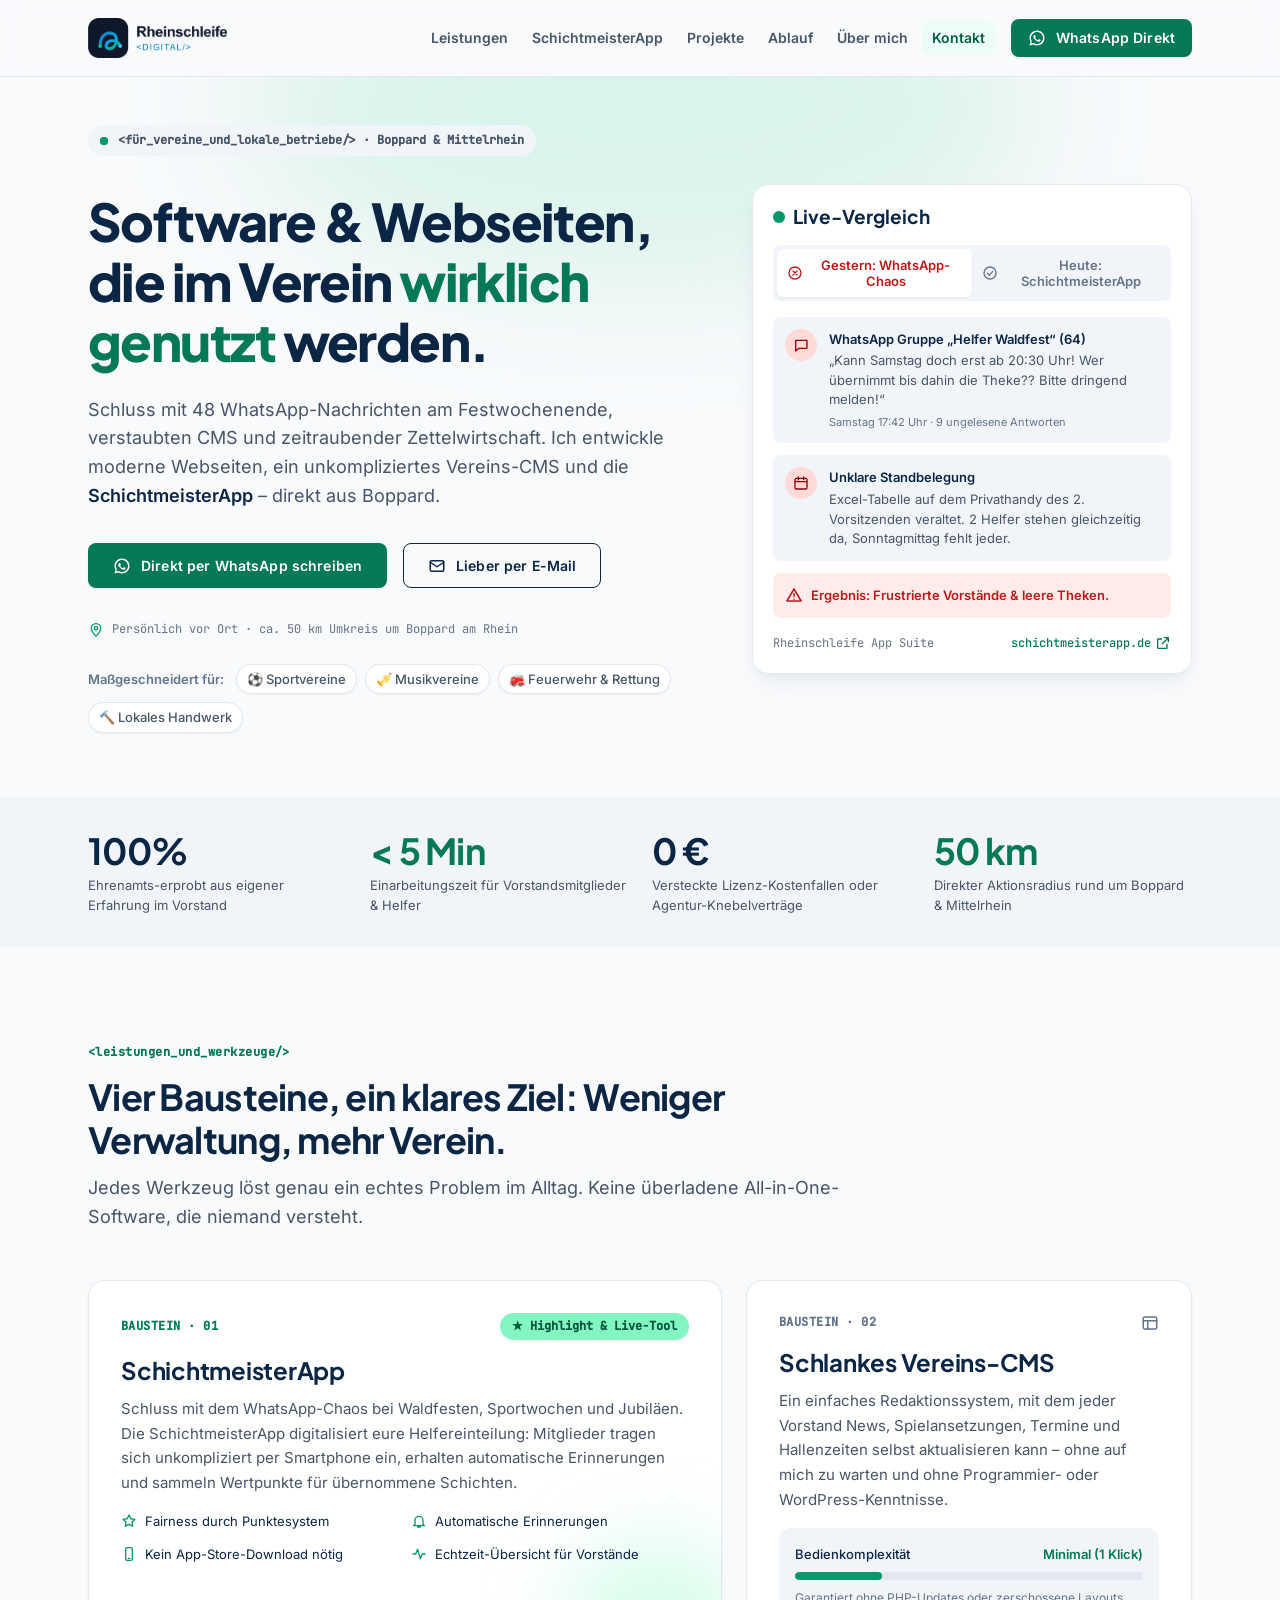
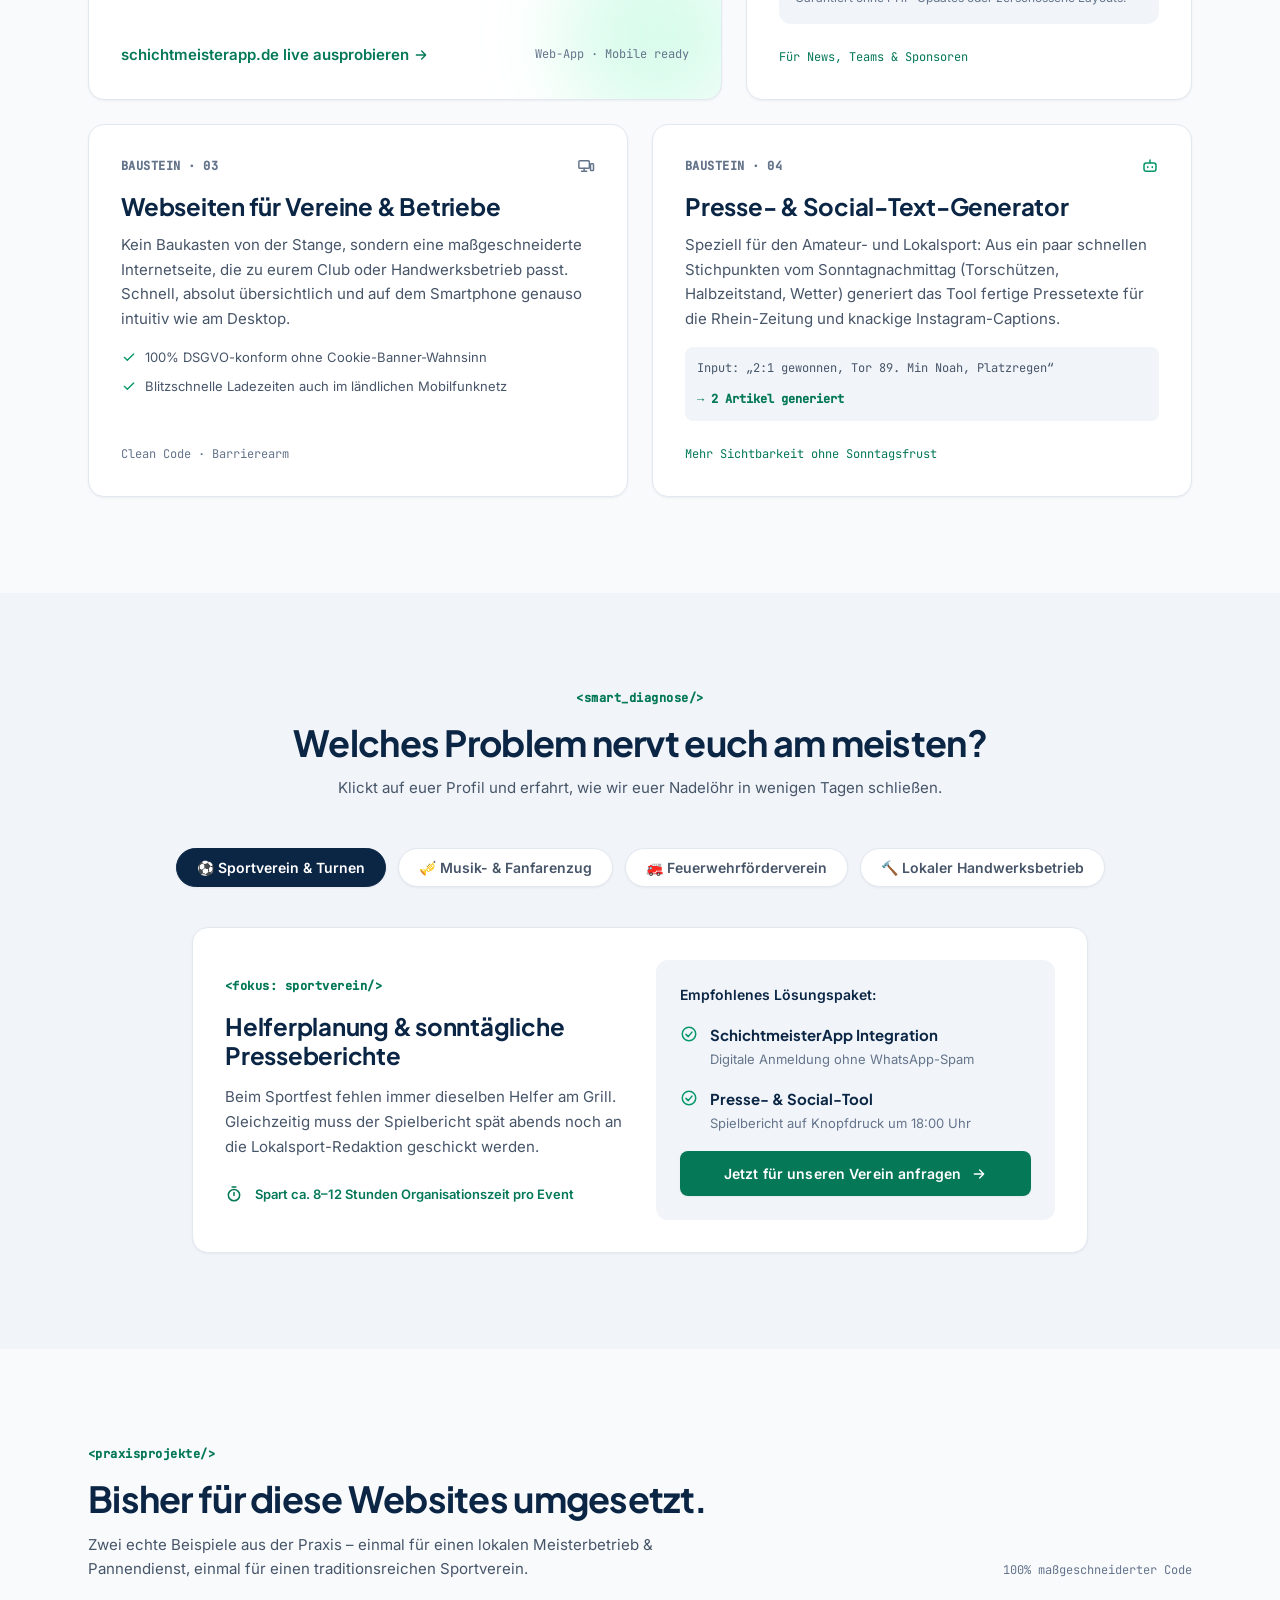
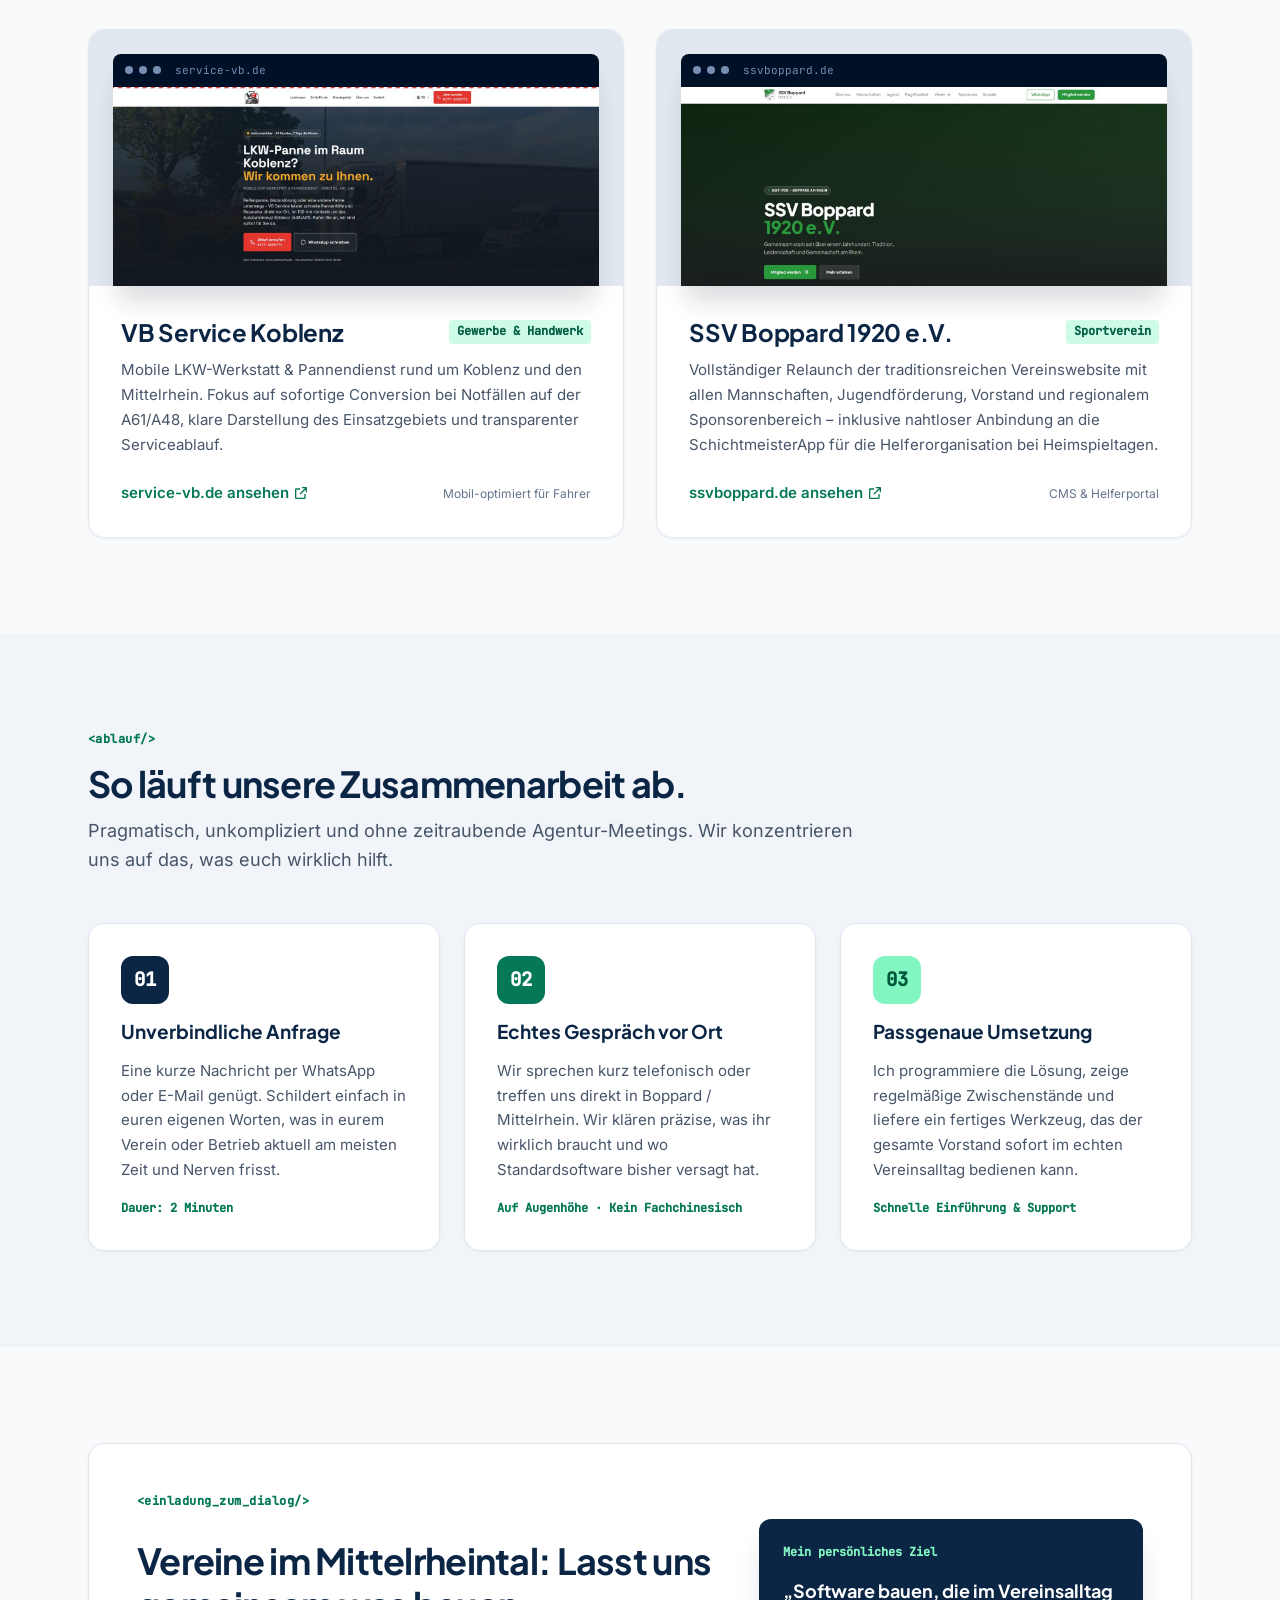
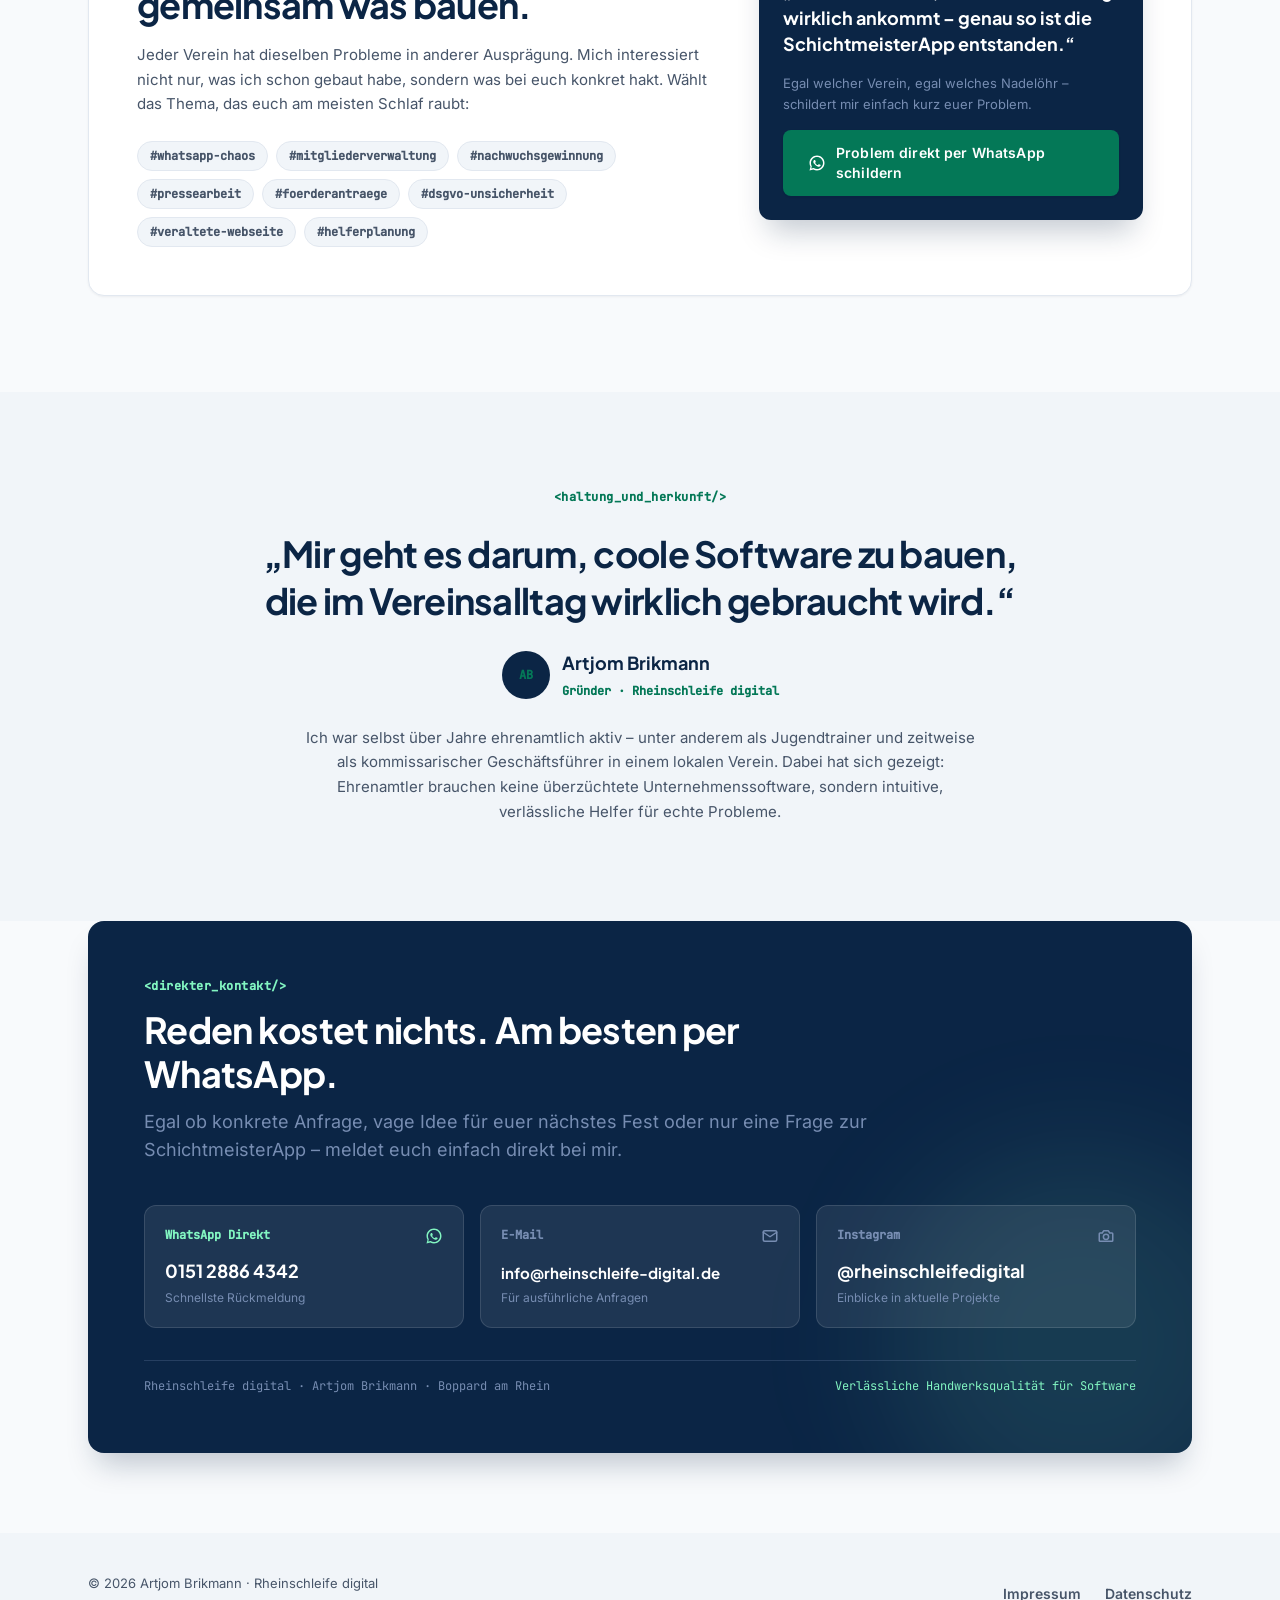
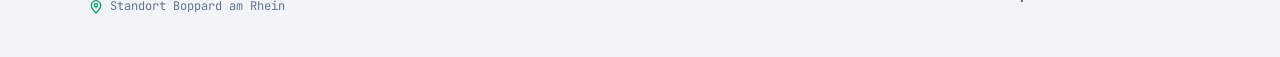
==== commit a360825b: "Merge origin/main: Redesign mit Referenz-Screenshots Co-Authored-By: Claude Sonnet 5.5 <noreply@anth" ====
--- a/index.html
+++ b/index.html
@@ -1,619 +1,611 @@
-<!DOCTYPE html>
-<html lang="de">
-<head>
-<meta charset="UTF-8">
-<meta name="viewport" content="width=device-width, initial-scale=1.0">
-<title>Rheinschleife digital – Webseiten &amp; digitale Lösungen für Vereine und kleine Unternehmen</title>
-<meta name="description" content="Moderne Webseiten, ein einfaches Vereins-CMS, die SchichtmeisterApp und ein Presse-Textgenerator für Vereine – gebaut von Artjom Brikmann in Boppard. Für Vereine und kleine Unternehmen im Umkreis von 50 km.">
-<link rel="canonical" href="https://www.rheinschleife-digital.de/">
-<meta property="og:title" content="Rheinschleife digital">
-<meta property="og:description" content="Digitale Lösungen für Vereine und kleine Unternehmen rund um Boppard.">
-<meta property="og:type" content="website">
-<meta property="og:url" content="https://www.rheinschleife-digital.de/">
-<meta property="og:image" content="https://www.rheinschleife-digital.de/assets/og-image.png">
-<meta property="og:locale" content="de_DE">
-<meta name="twitter:card" content="summary_large_image">
-<meta name="twitter:title" content="Rheinschleife digital">
-<meta name="twitter:description" content="Digitale Lösungen für Vereine und kleine Unternehmen rund um Boppard.">
-<meta name="twitter:image" content="https://www.rheinschleife-digital.de/assets/og-image.png">
-<meta name="theme-color" content="#0B2545">
-<link rel="icon" type="image/png" sizes="32x32" href="assets/favicon-32.png">
-<link rel="icon" type="image/png" sizes="16x16" href="assets/favicon-16.png">
-<link rel="apple-touch-icon" sizes="180x180" href="assets/favicon-180.png">
-<link rel="preload" href="assets/fonts/plus-jakarta-sans-var.woff2" as="font" type="font/woff2" crossorigin>
-<link rel="stylesheet" href="styles.css">
-<script type="application/ld+json">
-{
-  "@context": "https://schema.org",
-  "@type": "ProfessionalService",
-  "name": "Rheinschleife digital",
-  "url": "https://www.rheinschleife-digital.de/",
-  "logo": "https://www.rheinschleife-digital.de/assets/logo.png",
-  "email": "info@rheinschleife-digital.de",
-  "areaServed": {
-    "@type": "GeoCircle",
-    "geoMidpoint": { "@type": "GeoCoordinates", "latitude": 50.2311, "longitude": 7.5911 },
-    "geoRadius": "50000"
-  },
-  "founder": { "@type": "Person", "name": "Artjom Brikmann" },
-  "sameAs": ["https://www.instagram.com/rheinschleifedigital/"]
-}
-</script>
-</head>
-<body>
-
-<svg class="sprite" width="0" height="0" aria-hidden="true" focusable="false">
-  <defs>
-    <symbol id="i-whatsapp" viewBox="0 0 24 24"><path fill="currentColor" stroke="none" d="M12 2C6.48 2 2 6.48 2 12c0 1.85.5 3.58 1.36 5.07L2 22l5.08-1.33A9.94 9.94 0 0 0 12 22c5.52 0 10-4.48 10-10S17.52 2 12 2zm0 18c-1.6 0-3.09-.44-4.37-1.2l-.31-.19-3.02.79.8-2.95-.2-.3A7.94 7.94 0 0 1 4 12c0-4.41 3.59-8 8-8s8 3.59 8 8-3.59 8-8 8zm4.36-5.6c-.24-.12-1.42-.7-1.64-.78-.22-.08-.38-.12-.54.12-.16.24-.62.78-.76.94-.14.16-.28.18-.52.06-.24-.12-1.02-.38-1.94-1.2-.72-.64-1.2-1.44-1.34-1.68-.14-.24-.02-.37.1-.49.11-.11.24-.28.36-.42.12-.14.16-.24.24-.4.08-.16.04-.3-.02-.42-.06-.12-.54-1.3-.74-1.78-.2-.47-.4-.4-.54-.41-.14-.01-.3-.01-.46-.01s-.42.06-.64.3c-.22.24-.84.82-.84 2s.86 2.32.98 2.48c.12.16 1.7 2.6 4.12 3.64.58.25 1.03.4 1.38.51.58.18 1.11.16 1.53.1.47-.07 1.42-.58 1.62-1.14.2-.56.2-1.04.14-1.14-.06-.1-.22-.16-.46-.28z"/></symbol>
-    <symbol id="i-mail" viewBox="0 0 24 24"><rect x="3" y="5" width="18" height="14" rx="2"/><path d="m3 7 9 6 9-6"/></symbol>
-    <symbol id="i-camera" viewBox="0 0 24 24"><path d="M4 8h3l2-3h6l2 3h3a1 1 0 0 1 1 1v9a1 1 0 0 1-1 1H4a1 1 0 0 1-1-1V9a1 1 0 0 1 1-1z"/><circle cx="12" cy="13" r="3.5"/></symbol>
-    <symbol id="i-arrow-right" viewBox="0 0 24 24"><path d="M5 12h14M13 6l6 6-6 6"/></symbol>
-    <symbol id="i-arrow-down" viewBox="0 0 24 24"><path d="M12 5v14M6 13l6 6 6-6"/></symbol>
-    <symbol id="i-check" viewBox="0 0 24 24"><path d="m5 12.5 4.5 4.5L19 7.5"/></symbol>
-    <symbol id="i-check-circle" viewBox="0 0 24 24"><circle cx="12" cy="12" r="9"/><path d="m8 12.5 3 3 5-6"/></symbol>
-    <symbol id="i-x-circle" viewBox="0 0 24 24"><circle cx="12" cy="12" r="9"/><path d="m9 9 6 6M15 9l-6 6"/></symbol>
-    <symbol id="i-external" viewBox="0 0 24 24"><path d="M14 4h6v6M20 4l-9 9M18 14v5a1 1 0 0 1-1 1H5a1 1 0 0 1-1-1V7a1 1 0 0 1 1-1h5"/></symbol>
-    <symbol id="i-pin" viewBox="0 0 24 24"><path d="M12 21s7-6.2 7-11.5A7 7 0 0 0 5 9.5C5 14.8 12 21 12 21z"/><circle cx="12" cy="9.5" r="2.5"/></symbol>
-    <symbol id="i-clock" viewBox="0 0 24 24"><circle cx="12" cy="12" r="9"/><path d="M12 7v5l3 2"/></symbol>
-    <symbol id="i-alert" viewBox="0 0 24 24"><path d="M12 4 2.5 20h19L12 4z"/><path d="M12 10v4M12 17.5v.01"/></symbol>
-    <symbol id="i-chat" viewBox="0 0 24 24"><path d="M4 5h16a1 1 0 0 1 1 1v10a1 1 0 0 1-1 1H9l-5 4V6a1 1 0 0 1 1-1z"/></symbol>
-    <symbol id="i-calendar" viewBox="0 0 24 24"><rect x="3" y="5" width="18" height="16" rx="2"/><path d="M3 10h18M8 3v4M16 3v4"/></symbol>
-    <symbol id="i-news" viewBox="0 0 24 24"><rect x="4" y="4" width="16" height="16" rx="2"/><path d="M8 9h8M8 13h8M8 17h5"/></symbol>
-    <symbol id="i-star" viewBox="0 0 24 24"><path d="m12 3 2.7 5.6 6.1.9-4.4 4.3 1 6.1L12 17l-5.4 2.9 1-6.1L3.2 9.5l6.1-.9L12 3z"/></symbol>
-    <symbol id="i-bell" viewBox="0 0 24 24"><path d="M6 17V11a6 6 0 0 1 12 0v6l2 2H4l2-2zM10 21h4"/></symbol>
-    <symbol id="i-phone" viewBox="0 0 24 24"><rect x="7" y="2.5" width="10" height="19" rx="2"/><path d="M11 18.5h2"/></symbol>
-    <symbol id="i-live" viewBox="0 0 24 24"><path d="M3 12h4l3-7 4 14 3-7h4"/></symbol>
-    <symbol id="i-layout" viewBox="0 0 24 24"><rect x="3" y="4" width="18" height="16" rx="2"/><path d="M3 9h18M9 9v11"/></symbol>
-    <symbol id="i-devices" viewBox="0 0 24 24"><rect x="2.5" y="5" width="14" height="10" rx="1.5"/><path d="M6 19h7M9.5 15v4"/><rect x="18" y="9" width="4" height="9" rx="1"/></symbol>
-    <symbol id="i-bot" viewBox="0 0 24 24"><rect x="4" y="8" width="16" height="11" rx="3"/><path d="M12 4v4M9 13v1M15 13v1"/></symbol>
-    <symbol id="i-timer" viewBox="0 0 24 24"><circle cx="12" cy="13.5" r="7.5"/><path d="M12 10v4M9.5 2.5h5"/></symbol>
-    <symbol id="i-verified" viewBox="0 0 24 24"><path d="M12 3 4 6v6c0 4.5 3.2 7.8 8 9 4.8-1.2 8-4.5 8-9V6l-8-3z"/><path d="m8.5 12 2.5 2.5 4.5-5"/></symbol>
-  </defs>
-</svg>
-
-<a class="skip-link" href="#hauptinhalt">Zum Inhalt springen</a>
-
-<header class="site-header">
-  <div class="wrap header-inner">
-    <a href="#top" class="brand" aria-label="Rheinschleife digital, Startseite">
-      <img class="brand-logo" src="assets/logo.png" alt="Rheinschleife &lt;DIGITAL/&gt;" width="139" height="40">
-    </a>
-
-    <button class="nav-toggle" id="navToggle" aria-expanded="false" aria-controls="primaryNav">
-      <span class="sr-only">Menü öffnen</span>
-      <span class="burger" aria-hidden="true"></span>
-    </button>
-
-    <nav class="primary-nav" id="primaryNav" aria-label="Hauptnavigation">
-      <a href="#leistungen">Leistungen</a>
-      <a href="#schichtmeisterapp">SchichtmeisterApp</a>
-      <a href="#projekte">Projekte</a>
-      <a href="#ablauf">Ablauf</a>
-      <a href="#ueber-mich">Über mich</a>
-      <a href="#kontakt">Kontakt</a>
-      <a class="btn btn-primary btn-sm" href="https://wa.me/4915128864342" target="_blank" rel="noopener">
-        <svg class="icon" aria-hidden="true"><use href="#i-whatsapp"/></svg>
-        WhatsApp Direkt
-      </a>
-    </nav>
-  </div>
-</header>
-
-<main id="hauptinhalt">
-
-  <!-- HERO -->
-  <section class="hero" id="top">
-    <div class="wrap hero-inner">
-      <div class="hero-text">
-        <p class="status-pill">
-          <span class="status-dot" aria-hidden="true"></span>
-          &lt;für_vereine_und_lokale_betriebe/&gt; · Boppard &amp; Mittelrhein
-        </p>
-        <h1>Software &amp; Webseiten, die im Verein <span class="accent">wirklich genutzt</span> werden.</h1>
-        <p class="hero-lead">
-          Schluss mit 48 WhatsApp-Nachrichten am Festwochenende, verstaubten CMS
-          und zeitraubender Zettelwirtschaft. Ich entwickle moderne Webseiten,
-          ein unkompliziertes Vereins-CMS und die <strong>SchichtmeisterApp</strong>
-          – direkt aus Boppard.
-        </p>
-        <div class="hero-actions">
-          <a class="btn btn-primary" href="https://wa.me/4915128864342?text=Hallo%20Artjom%2C%20ich%20habe%20eine%20Frage%20zu%20Rheinschleife%20digital" target="_blank" rel="noopener">
-            <svg class="icon" aria-hidden="true"><use href="#i-whatsapp"/></svg>
-            Direkt per WhatsApp schreiben
-          </a>
-          <a class="btn btn-secondary" href="mailto:info@rheinschleife-digital.de">
-            <svg class="icon" aria-hidden="true"><use href="#i-mail"/></svg>
-            Lieber per E-Mail
-          </a>
-        </div>
-        <div class="hero-meta">
-          <p class="meta-line">
-            <svg class="icon-sm" aria-hidden="true"><use href="#i-pin"/></svg>
-            Persönlich vor Ort · ca. 50&nbsp;km Umkreis um Boppard am Rhein
-          </p>
-          <div class="audience">
-            <span class="audience-label">Maßgeschneidert für:</span>
-            <span class="chip">⚽ Sportvereine</span>
-            <span class="chip">🎺 Musikvereine</span>
-            <span class="chip">🚒 Feuerwehr &amp; Rettung</span>
-            <span class="chip">🔨 Lokales Handwerk</span>
-          </div>
-        </div>
-      </div>
-
-      <!-- Vorher/Nachher -->
-      <div class="sandbox">
-        <div class="sandbox-head">
-          <span class="dot" aria-hidden="true"></span>
-          <h2>Live-Vergleich</h2>
-        </div>
-
-        <div class="tabs" role="tablist" aria-label="Vorher/Nachher">
-          <button class="tab" role="tab" id="tabChaos" data-sandbox="chaos" aria-selected="true" aria-controls="viewChaos">
-            <svg class="icon-sm" aria-hidden="true"><use href="#i-x-circle"/></svg>
-            Gestern: WhatsApp-Chaos
-          </button>
-          <button class="tab" role="tab" id="tabApp" data-sandbox="app" aria-selected="false" aria-controls="viewApp" tabindex="-1">
-            <svg class="icon-sm" aria-hidden="true"><use href="#i-check-circle"/></svg>
-            Heute: SchichtmeisterApp
-          </button>
-        </div>
-
-        <div class="panel" id="viewChaos" role="tabpanel" aria-labelledby="tabChaos">
-          <div class="msg">
-            <span class="msg-icon"><svg class="icon-sm" aria-hidden="true"><use href="#i-chat"/></svg></span>
-            <div>
-              <strong>WhatsApp Gruppe „Helfer Waldfest“ (64)</strong>
-              <p>„Kann Samstag doch erst ab 20:30 Uhr! Wer übernimmt bis dahin die Theke?? Bitte dringend melden!“</p>
-              <small>Samstag 17:42 Uhr · 9 ungelesene Antworten</small>
-            </div>
-          </div>
-          <div class="msg">
-            <span class="msg-icon"><svg class="icon-sm" aria-hidden="true"><use href="#i-calendar"/></svg></span>
-            <div>
-              <strong>Unklare Standbelegung</strong>
-              <p>Excel-Tabelle auf dem Privathandy des 2. Vorsitzenden veraltet. 2 Helfer stehen gleichzeitig da, Sonntagmittag fehlt jeder.</p>
-            </div>
-          </div>
-          <div class="result result-bad">
-            <svg class="icon" aria-hidden="true"><use href="#i-alert"/></svg>
-            Ergebnis: Frustrierte Vorstände &amp; leere Theken.
-          </div>
-        </div>
-
-        <div class="panel" id="viewApp" role="tabpanel" aria-labelledby="tabApp" hidden>
-          <div class="app-card">
-            <div class="app-card-top">
-              <span class="app-card-title">Bierstand · Schicht 2</span>
-              <span class="pill-green">+15 Punkte</span>
-            </div>
-            <div class="app-card-row">
-              <span>19:00 – 22:00 Uhr</span>
-              <span class="ok">2/2 Besetzt (Jan &amp; Sarah)</span>
-            </div>
-            <div class="bar" aria-hidden="true"><span></span></div>
-            <div class="app-card-foot">
-              <span>Automatische Erinnerung aktiv (SMS/Push)</span>
-              <span class="ok">Status: Gesichert</span>
-            </div>
-          </div>
-          <div class="cms-row">
-            <div>
-              <span class="badge-icon"><svg class="icon" aria-hidden="true"><use href="#i-news"/></svg></span>
-              <span>
-                <strong>1-Klick Spielbericht fertig</strong>
-                <small>Für Zeitung, Homepage &amp; Insta exportiert</small>
-              </span>
-            </div>
-            <svg class="icon" aria-hidden="true"><use href="#i-check"/></svg>
-          </div>
-          <div class="result result-good">
-            <svg class="icon" aria-hidden="true"><use href="#i-verified"/></svg>
-            Ergebnis: 100% besetzte Schichten &amp; entspannter Vorstand.
-          </div>
-        </div>
-
-        <div class="sandbox-foot">
-          <span>Rheinschleife App Suite</span>
-          <a class="text-link" href="https://www.schichtmeisterapp.de" target="_blank" rel="noopener">
-            schichtmeisterapp.de
-            <svg class="icon-sm" aria-hidden="true"><use href="#i-external"/></svg>
-          </a>
-        </div>
-      </div>
-    </div>
-  </section>
-
-  <!-- KENNZAHLEN -->
-  <section class="stats" aria-label="Auf einen Blick">
-    <div class="wrap stats-grid">
-      <div class="stat">
-        <span class="stat-value">100%</span>
-        <span class="stat-label">Ehrenamts-erprobt aus eigener Erfahrung im Vorstand</span>
-      </div>
-      <div class="stat">
-        <span class="stat-value green">&lt; 5 Min</span>
-        <span class="stat-label">Einarbeitungszeit für Vorstandsmitglieder &amp; Helfer</span>
-      </div>
-      <div class="stat">
-        <span class="stat-value">0 €</span>
-        <span class="stat-label">Versteckte Lizenz-Kostenfallen oder Agentur-Knebelverträge</span>
-      </div>
-      <div class="stat">
-        <span class="stat-value green">50 km</span>
-        <span class="stat-label">Direkter Aktionsradius rund um Boppard &amp; Mittelrhein</span>
-      </div>
-    </div>
-  </section>
-
-  <!-- LEISTUNGEN -->
-  <section class="section" id="leistungen">
-    <div class="wrap">
-      <div class="section-head">
-        <span class="eyebrow">&lt;leistungen_und_werkzeuge/&gt;</span>
-        <h2>Vier Bausteine, ein klares Ziel: Weniger Verwaltung, mehr Verein.</h2>
-        <p>Jedes Werkzeug löst genau ein echtes Problem im Alltag. Keine überladene All-in-One-Software, die niemand versteht.</p>
-      </div>
-
-      <div class="bento">
-        <article class="module wide flagship" id="schichtmeisterapp">
-          <span class="module-glow" aria-hidden="true"></span>
-          <div>
-            <div class="module-top">
-              <span class="module-index">BAUSTEIN · 01</span>
-              <span class="module-badge">★ Highlight &amp; Live-Tool</span>
-            </div>
-            <h3>SchichtmeisterApp</h3>
-            <p>
-              Schluss mit dem WhatsApp-Chaos bei Waldfesten, Sportwochen und Jubiläen.
-              Die SchichtmeisterApp digitalisiert eure Helfereinteilung: Mitglieder tragen
-              sich unkompliziert per Smartphone ein, erhalten automatische Erinnerungen und
-              sammeln Wertpunkte für übernommene Schichten.
-            </p>
-            <ul class="feature-list">
-              <li><svg class="icon-sm" aria-hidden="true"><use href="#i-star"/></svg>Fairness durch Punktesystem</li>
-              <li><svg class="icon-sm" aria-hidden="true"><use href="#i-bell"/></svg>Automatische Erinnerungen</li>
-              <li><svg class="icon-sm" aria-hidden="true"><use href="#i-phone"/></svg>Kein App-Store-Download nötig</li>
-              <li><svg class="icon-sm" aria-hidden="true"><use href="#i-live"/></svg>Echtzeit-Übersicht für Vorstände</li>
-            </ul>
-          </div>
-          <div class="module-foot">
-            <a class="text-link" href="https://www.schichtmeisterapp.de" target="_blank" rel="noopener">
-              schichtmeisterapp.de live ausprobieren
-              <svg class="icon-sm" aria-hidden="true"><use href="#i-arrow-right"/></svg>
-            </a>
-            <span class="note">Web-App · Mobile ready</span>
-          </div>
-        </article>
-
-        <article class="module narrow">
-          <div>
-            <div class="module-top">
-              <span class="module-index">BAUSTEIN · 02</span>
-              <svg class="icon module-icon" aria-hidden="true"><use href="#i-layout"/></svg>
-            </div>
-            <h3>Schlankes Vereins-CMS</h3>
-            <p>
-              Ein einfaches Redaktionssystem, mit dem jeder Vorstand News, Spielansetzungen,
-              Termine und Hallenzeiten selbst aktualisieren kann – ohne auf mich zu warten
-              und ohne Programmier- oder WordPress-Kenntnisse.
-            </p>
-            <div class="mini-box">
-              <div class="row"><span>Bedienkomplexität</span><span>Minimal (1 Klick)</span></div>
-              <div class="meter" aria-hidden="true"><span></span></div>
-              <small>Garantiert ohne PHP-Updates oder zerschossene Layouts.</small>
-            </div>
-          </div>
-          <div class="module-foot"><span class="note green">Für News, Teams &amp; Sponsoren</span></div>
-        </article>
-
-        <article class="module half">
-          <div>
-            <div class="module-top">
-              <span class="module-index">BAUSTEIN · 03</span>
-              <svg class="icon module-icon" aria-hidden="true"><use href="#i-devices"/></svg>
-            </div>
-            <h3>Webseiten für Vereine &amp; Betriebe</h3>
-            <p>
-              Kein Baukasten von der Stange, sondern eine maßgeschneiderte Internetseite, die zu
-              eurem Club oder Handwerksbetrieb passt. Schnell, absolut übersichtlich und auf dem
-              Smartphone genauso intuitiv wie am Desktop.
-            </p>
-            <ul class="check-list">
-              <li><svg class="icon-sm" aria-hidden="true"><use href="#i-check"/></svg>100% DSGVO-konform ohne Cookie-Banner-Wahnsinn</li>
-              <li><svg class="icon-sm" aria-hidden="true"><use href="#i-check"/></svg>Blitzschnelle Ladezeiten auch im ländlichen Mobilfunknetz</li>
-            </ul>
-          </div>
-          <div class="module-foot"><span class="note">Clean Code · Barrierearm</span></div>
-        </article>
-
-        <article class="module half">
-          <div>
-            <div class="module-top">
-              <span class="module-index">BAUSTEIN · 04</span>
-              <svg class="icon module-icon green" aria-hidden="true"><use href="#i-bot"/></svg>
-            </div>
-            <h3>Presse- &amp; Social-Text-Generator</h3>
-            <p>
-              Speziell für den Amateur- und Lokalsport: Aus ein paar schnellen Stichpunkten vom
-              Sonntagnachmittag (Torschützen, Halbzeitstand, Wetter) generiert das Tool fertige
-              Pressetexte für die Rhein-Zeitung und knackige Instagram-Captions.
-            </p>
-            <div class="code-sample">
-              <span>Input: „2:1 gewonnen, Tor 89. Min Noah, Platzregen“</span>
-              <b>→ 2 Artikel generiert</b>
-            </div>
-          </div>
-          <div class="module-foot"><span class="note green">Mehr Sichtbarkeit ohne Sonntagsfrust</span></div>
-        </article>
-      </div>
-    </div>
-  </section>
-
-  <!-- PROBLEM-FINDER -->
-  <section class="section section-tinted" id="vereine">
-    <div class="wrap">
-      <div class="section-head center">
-        <span class="eyebrow">&lt;smart_diagnose/&gt;</span>
-        <h2>Welches Problem nervt euch am meisten?</h2>
-        <p>Klickt auf euer Profil und erfahrt, wie wir euer Nadelöhr in wenigen Tagen schließen.</p>
-      </div>
-
-      <div class="pill-row" role="group" aria-label="Vereinsprofil wählen">
-        <button class="pill-btn" type="button" data-club="sport" aria-pressed="true">⚽ Sportverein &amp; Turnen</button>
-        <button class="pill-btn" type="button" data-club="musik" aria-pressed="false">🎺 Musik- &amp; Fanfarenzug</button>
-        <button class="pill-btn" type="button" data-club="feuerwehr" aria-pressed="false">🚒 Feuerwehrförderverein</button>
-        <button class="pill-btn" type="button" data-club="betrieb" aria-pressed="false">🔨 Lokaler Handwerksbetrieb</button>
-      </div>
-
-      <div class="finder" aria-live="polite">
-        <div class="finder-copy">
-          <span class="eyebrow" id="clubTag">&lt;fokus: sportverein/&gt;</span>
-          <h3 id="clubHeading">Helferplanung &amp; sonntägliche Presseberichte</h3>
-          <p id="clubDesc">Beim Sportfest fehlen immer dieselben Helfer am Grill. Gleichzeitig muss der Spielbericht spät abends noch an die Lokalsport-Redaktion geschickt werden.</p>
-          <div class="impact">
-            <svg class="icon" aria-hidden="true"><use href="#i-timer"/></svg>
-            <span id="clubImpact">Spart ca. 8–12 Stunden Organisationszeit pro Event</span>
-          </div>
-        </div>
-        <div class="finder-aside">
-          <strong>Empfohlenes Lösungspaket:</strong>
-          <div class="solution">
-            <svg class="icon" aria-hidden="true"><use href="#i-check-circle"/></svg>
-            <div>
-              <strong id="clubSol1">SchichtmeisterApp Integration</strong>
-              <small id="clubSol1Desc">Digitale Anmeldung ohne WhatsApp-Spam</small>
-            </div>
-          </div>
-          <div class="solution">
-            <svg class="icon" aria-hidden="true"><use href="#i-check-circle"/></svg>
-            <div>
-              <strong id="clubSol2">Presse- &amp; Social-Tool</strong>
-              <small id="clubSol2Desc">Spielbericht auf Knopfdruck um 18:00 Uhr</small>
-            </div>
-          </div>
-          <a class="btn btn-primary" id="clubCta" href="https://wa.me/4915128864342?text=Hallo%20Artjom%2C%20unser%20Sportverein%20moechte%20eine%20einfachere%20Loesung" target="_blank" rel="noopener">
-            Jetzt für unseren Verein anfragen
-            <svg class="icon-sm" aria-hidden="true"><use href="#i-arrow-right"/></svg>
-          </a>
-        </div>
-      </div>
-    </div>
-  </section>
-
-  <!-- PROJEKTE -->
-  <section class="section" id="projekte">
-    <div class="wrap">
-      <div class="section-head split">
-        <div>
-          <span class="eyebrow">&lt;praxisprojekte/&gt;</span>
-          <h2>Bisher für diese Websites umgesetzt.</h2>
-          <p>Zwei echte Beispiele aus der Praxis – einmal für einen lokalen Meisterbetrieb &amp; Pannendienst, einmal für einen traditionsreichen Sportverein.</p>
-        </div>
-        <span class="note">100% maßgeschneiderter Code</span>
-      </div>
-
-      <div class="projects">
-        <article class="project">
-          <div class="project-visual" aria-hidden="true">
-            <div class="browser">
-              <div class="browser-bar"><i></i><i></i><i></i><span>service-vb.de</span></div>
-              <div class="browser-body dark">
-                <span class="tag-red">24/7 NOTRUF</span>
-                <h4>LKW-Panne im Raum Koblenz?</h4>
-                <p>Soforthilfe-CTA direkt im Hero &amp; klarer 3-Schritte-Ablauf</p>
-              </div>
-            </div>
-          </div>
-          <div class="project-body">
-            <div>
-              <div class="project-title">
-                <h3>VB Service Koblenz</h3>
-                <span class="tag-soft">Gewerbe &amp; Handwerk</span>
-              </div>
-              <p>Mobile LKW-Werkstatt &amp; Pannendienst rund um Koblenz und den Mittelrhein. Fokus auf sofortige Conversion bei Notfällen auf der A61/A48, klare Darstellung des Einsatzgebiets und transparenter Serviceablauf.</p>
-            </div>
-            <div class="project-foot">
-              <a class="text-link" href="https://www.service-vb.de" target="_blank" rel="noopener">
-                service-vb.de ansehen
-                <svg class="icon-sm" aria-hidden="true"><use href="#i-external"/></svg>
-              </a>
-              <span class="note">Mobil-optimiert für Fahrer</span>
-            </div>
-          </div>
-        </article>
-
-        <article class="project">
-          <div class="project-visual" aria-hidden="true">
-            <div class="browser">
-              <div class="browser-bar"><i></i><i></i><i></i><span>ssvboppard.de</span></div>
-              <div class="browser-body light">
-                <div class="club-line"><span class="club-badge">SSV</span><strong>SSV Boppard 1920 e.V.</strong></div>
-                <p>Jugendabteilung · Senioren · SchichtmeisterApp Helferbereich integriert</p>
-                <span class="tag-mint">News-CMS aktiv</span>
-              </div>
-            </div>
-          </div>
-          <div class="project-body">
-            <div>
-              <div class="project-title">
-                <h3>SSV Boppard 1920 e.V.</h3>
-                <span class="tag-soft">Sportverein</span>
-              </div>
-              <p>Vollständiger Relaunch der traditionsreichen Vereinswebsite mit allen Mannschaften, Jugendförderung, Vorstand und regionalem Sponsorenbereich – inklusive nahtloser Anbindung an die SchichtmeisterApp für die Helferorganisation bei Heimspieltagen.</p>
-            </div>
-            <div class="project-foot">
-              <a class="text-link" href="https://www.ssvboppard.de" target="_blank" rel="noopener">
-                ssvboppard.de ansehen
-                <svg class="icon-sm" aria-hidden="true"><use href="#i-external"/></svg>
-              </a>
-              <span class="note">CMS &amp; Helferportal</span>
-            </div>
-          </div>
-        </article>
-      </div>
-    </div>
-  </section>
-
-  <!-- ABLAUF -->
-  <section class="section section-tinted" id="ablauf">
-    <div class="wrap">
-      <div class="section-head">
-        <span class="eyebrow">&lt;ablauf/&gt;</span>
-        <h2>So läuft unsere Zusammenarbeit ab.</h2>
-        <p>Pragmatisch, unkompliziert und ohne zeitraubende Agentur-Meetings. Wir konzentrieren uns auf das, was euch wirklich hilft.</p>
-      </div>
-
-      <ol class="steps">
-        <li class="step">
-          <span class="step-num">01</span>
-          <h3>Unverbindliche Anfrage</h3>
-          <p>Eine kurze Nachricht per WhatsApp oder E-Mail genügt. Schildert einfach in euren eigenen Worten, was in eurem Verein oder Betrieb aktuell am meisten Zeit und Nerven frisst.</p>
-          <span class="step-note">Dauer: 2 Minuten</span>
-        </li>
-        <li class="step">
-          <span class="step-num">02</span>
-          <h3>Echtes Gespräch vor Ort</h3>
-          <p>Wir sprechen kurz telefonisch oder treffen uns direkt in Boppard / Mittelrhein. Wir klären präzise, was ihr wirklich braucht und wo Standardsoftware bisher versagt hat.</p>
-          <span class="step-note">Auf Augenhöhe · Kein Fachchinesisch</span>
-        </li>
-        <li class="step">
-          <span class="step-num">03</span>
-          <h3>Passgenaue Umsetzung</h3>
-          <p>Ich programmiere die Lösung, zeige regelmäßige Zwischenstände und liefere ein fertiges Werkzeug, das der gesamte Vorstand sofort im echten Vereinsalltag bedienen kann.</p>
-          <span class="step-note">Schnelle Einführung &amp; Support</span>
-        </li>
-      </ol>
-    </div>
-  </section>
-
-  <!-- EINLADUNG -->
-  <section class="section" id="dialog">
-    <div class="wrap">
-      <div class="invite">
-        <div class="invite-main">
-          <span class="eyebrow">&lt;einladung_zum_dialog/&gt;</span>
-          <h2>Vereine im Mittelrheintal: Lasst uns gemeinsam was bauen.</h2>
-          <p>Jeder Verein hat dieselben Probleme in anderer Ausprägung. Mich interessiert nicht nur, was ich schon gebaut habe, sondern was bei euch konkret hakt. Wählt das Thema, das euch am meisten Schlaf raubt:</p>
-          <ul class="topics" aria-label="Themen">
-            <li><button class="topic-btn" type="button" aria-pressed="false">#whatsapp-chaos</button></li>
-            <li><button class="topic-btn" type="button" aria-pressed="false">#mitgliederverwaltung</button></li>
-            <li><button class="topic-btn" type="button" aria-pressed="false">#nachwuchsgewinnung</button></li>
-            <li><button class="topic-btn" type="button" aria-pressed="false">#pressearbeit</button></li>
-            <li><button class="topic-btn" type="button" aria-pressed="false">#foerderantraege</button></li>
-            <li><button class="topic-btn" type="button" aria-pressed="false">#dsgvo-unsicherheit</button></li>
-            <li><button class="topic-btn" type="button" aria-pressed="false">#veraltete-webseite</button></li>
-            <li><button class="topic-btn" type="button" aria-pressed="false">#helferplanung</button></li>
-          </ul>
-        </div>
-        <div class="invite-card">
-          <span class="label">Mein persönliches Ziel</span>
-          <blockquote>„Software bauen, die im Vereinsalltag wirklich ankommt – genau so ist die SchichtmeisterApp entstanden.“</blockquote>
-          <p>Egal welcher Verein, egal welches Nadelöhr – schildert mir einfach kurz euer Problem.</p>
-          <a class="btn btn-primary" id="topicWhatsAppLink" href="https://wa.me/4915128864342?text=Hallo%20Artjom%2C%20unser%20Verein%20hat%20folgendes%20Problem%3A%20" target="_blank" rel="noopener">
-            <svg class="icon" aria-hidden="true"><use href="#i-whatsapp"/></svg>
-            Problem direkt per WhatsApp schildern
-          </a>
-        </div>
-      </div>
-    </div>
-  </section>
-
-  <!-- ÜBER MICH -->
-  <section class="section section-tinted" id="ueber-mich">
-    <div class="wrap">
-      <div class="about">
-        <span class="eyebrow">&lt;haltung_und_herkunft/&gt;</span>
-        <blockquote>„Mir geht es darum, coole Software zu bauen, die im Vereinsalltag wirklich gebraucht wird.“</blockquote>
-        <div class="person">
-          <span class="avatar" aria-hidden="true">AB</span>
-          <div>
-            <strong>Artjom Brikmann</strong>
-            <span>Gründer · Rheinschleife digital</span>
-          </div>
-        </div>
-        <p>Ich war selbst über Jahre ehrenamtlich aktiv – unter anderem als Jugendtrainer und zeitweise als kommissarischer Geschäftsführer in einem lokalen Verein. Dabei hat sich gezeigt: Ehrenamtler brauchen keine überzüchtete Unternehmenssoftware, sondern intuitive, verlässliche Helfer für echte Probleme.</p>
-      </div>
-    </div>
-  </section>
-
-  <!-- KONTAKT -->
-  <section class="section cta-section" id="kontakt">
-    <div class="wrap">
-      <div class="cta">
-        <div class="cta-head">
-          <span class="eyebrow eyebrow-light">&lt;direkter_kontakt/&gt;</span>
-          <h2>Reden kostet nichts. Am besten per WhatsApp.</h2>
-          <p>Egal ob konkrete Anfrage, vage Idee für euer nächstes Fest oder nur eine Frage zur SchichtmeisterApp – meldet euch einfach direkt bei mir.</p>
-        </div>
-
-        <div class="contact-grid">
-          <a class="contact-item primary" href="https://wa.me/4915128864342" target="_blank" rel="noopener">
-            <span class="contact-top">WhatsApp Direkt <svg class="icon" aria-hidden="true"><use href="#i-whatsapp"/></svg></span>
-            <span>
-              <span class="contact-value">0151 2886 4342</span>
-              <small>Schnellste Rückmeldung</small>
-            </span>
-          </a>
-          <a class="contact-item" href="mailto:info@rheinschleife-digital.de">
-            <span class="contact-top">E-Mail <svg class="icon" aria-hidden="true"><use href="#i-mail"/></svg></span>
-            <span>
-              <span class="contact-value small">info@rheinschleife-digital.de</span>
-              <small>Für ausführliche Anfragen</small>
-            </span>
-          </a>
-          <a class="contact-item" href="https://www.instagram.com/rheinschleifedigital/" target="_blank" rel="noopener">
-            <span class="contact-top">Instagram <svg class="icon" aria-hidden="true"><use href="#i-camera"/></svg></span>
-            <span>
-              <span class="contact-value">@rheinschleifedigital</span>
-              <small>Einblicke in aktuelle Projekte</small>
-            </span>
-          </a>
-        </div>
-
-        <div class="cta-foot">
-          <span>Rheinschleife digital · Artjom Brikmann · Boppard am Rhein</span>
-          <span class="accent-mint">Verlässliche Handwerksqualität für Software</span>
-        </div>
-      </div>
-    </div>
-  </section>
-
-</main>
-
-<footer class="site-footer">
-  <div class="wrap footer-inner">
-    <div>
-      <p>© <span id="year"></span> Artjom Brikmann · Rheinschleife digital</p>
-      <p class="footer-loc"><svg class="icon-sm" aria-hidden="true"><use href="#i-pin"/></svg>Standort Boppard am Rhein</p>
-    </div>
-    <nav class="footer-nav" aria-label="Rechtliches">
-      <a href="impressum.html">Impressum</a>
-      <a href="datenschutz.html">Datenschutz</a>
-    </nav>
-  </div>
-</footer>
-
-<script src="script.js"></script>
-</body>
-</html>
+<!DOCTYPE html>
+<html lang="de">
+<head>
+<meta charset="UTF-8">
+<meta name="viewport" content="width=device-width, initial-scale=1.0">
+<title>Rheinschleife digital – Webseiten &amp; digitale Lösungen für Vereine und kleine Unternehmen</title>
+<meta name="description" content="Moderne Webseiten, ein einfaches Vereins-CMS, die SchichtmeisterApp und ein Presse-Textgenerator für Vereine – gebaut von Artjom Brikmann in Boppard. Für Vereine und kleine Unternehmen im Umkreis von 50 km.">
+<link rel="canonical" href="https://www.rheinschleife-digital.de/">
+<meta property="og:title" content="Rheinschleife digital">
+<meta property="og:description" content="Digitale Lösungen für Vereine und kleine Unternehmen rund um Boppard.">
+<meta property="og:type" content="website">
+<meta property="og:url" content="https://www.rheinschleife-digital.de/">
+<meta property="og:image" content="https://www.rheinschleife-digital.de/assets/og-image.png">
+<meta property="og:locale" content="de_DE">
+<meta name="twitter:card" content="summary_large_image">
+<meta name="twitter:title" content="Rheinschleife digital">
+<meta name="twitter:description" content="Digitale Lösungen für Vereine und kleine Unternehmen rund um Boppard.">
+<meta name="twitter:image" content="https://www.rheinschleife-digital.de/assets/og-image.png">
+<meta name="theme-color" content="#0B2545">
+<link rel="icon" type="image/png" sizes="32x32" href="assets/favicon-32.png">
+<link rel="icon" type="image/png" sizes="16x16" href="assets/favicon-16.png">
+<link rel="apple-touch-icon" sizes="180x180" href="assets/favicon-180.png">
+<link rel="preload" href="assets/fonts/plus-jakarta-sans-var.woff2" as="font" type="font/woff2" crossorigin>
+<link rel="stylesheet" href="styles.css">
+<script type="application/ld+json">
+{
+  "@context": "https://schema.org",
+  "@type": "ProfessionalService",
+  "name": "Rheinschleife digital",
+  "url": "https://www.rheinschleife-digital.de/",
+  "logo": "https://www.rheinschleife-digital.de/assets/logo.png",
+  "email": "info@rheinschleife-digital.de",
+  "areaServed": {
+    "@type": "GeoCircle",
+    "geoMidpoint": { "@type": "GeoCoordinates", "latitude": 50.2311, "longitude": 7.5911 },
+    "geoRadius": "50000"
+  },
+  "founder": { "@type": "Person", "name": "Artjom Brikmann" },
+  "sameAs": ["https://www.instagram.com/rheinschleifedigital/"]
+}
+</script>
+</head>
+<body>
+
+<svg class="sprite" width="0" height="0" aria-hidden="true" focusable="false">
+  <defs>
+    <symbol id="i-whatsapp" viewBox="0 0 24 24"><path fill="currentColor" stroke="none" d="M12 2C6.48 2 2 6.48 2 12c0 1.85.5 3.58 1.36 5.07L2 22l5.08-1.33A9.94 9.94 0 0 0 12 22c5.52 0 10-4.48 10-10S17.52 2 12 2zm0 18c-1.6 0-3.09-.44-4.37-1.2l-.31-.19-3.02.79.8-2.95-.2-.3A7.94 7.94 0 0 1 4 12c0-4.41 3.59-8 8-8s8 3.59 8 8-3.59 8-8 8zm4.36-5.6c-.24-.12-1.42-.7-1.64-.78-.22-.08-.38-.12-.54.12-.16.24-.62.78-.76.94-.14.16-.28.18-.52.06-.24-.12-1.02-.38-1.94-1.2-.72-.64-1.2-1.44-1.34-1.68-.14-.24-.02-.37.1-.49.11-.11.24-.28.36-.42.12-.14.16-.24.24-.4.08-.16.04-.3-.02-.42-.06-.12-.54-1.3-.74-1.78-.2-.47-.4-.4-.54-.41-.14-.01-.3-.01-.46-.01s-.42.06-.64.3c-.22.24-.84.82-.84 2s.86 2.32.98 2.48c.12.16 1.7 2.6 4.12 3.64.58.25 1.03.4 1.38.51.58.18 1.11.16 1.53.1.47-.07 1.42-.58 1.62-1.14.2-.56.2-1.04.14-1.14-.06-.1-.22-.16-.46-.28z"/></symbol>
+    <symbol id="i-mail" viewBox="0 0 24 24"><rect x="3" y="5" width="18" height="14" rx="2"/><path d="m3 7 9 6 9-6"/></symbol>
+    <symbol id="i-camera" viewBox="0 0 24 24"><path d="M4 8h3l2-3h6l2 3h3a1 1 0 0 1 1 1v9a1 1 0 0 1-1 1H4a1 1 0 0 1-1-1V9a1 1 0 0 1 1-1z"/><circle cx="12" cy="13" r="3.5"/></symbol>
+    <symbol id="i-arrow-right" viewBox="0 0 24 24"><path d="M5 12h14M13 6l6 6-6 6"/></symbol>
+    <symbol id="i-arrow-down" viewBox="0 0 24 24"><path d="M12 5v14M6 13l6 6 6-6"/></symbol>
+    <symbol id="i-check" viewBox="0 0 24 24"><path d="m5 12.5 4.5 4.5L19 7.5"/></symbol>
+    <symbol id="i-check-circle" viewBox="0 0 24 24"><circle cx="12" cy="12" r="9"/><path d="m8 12.5 3 3 5-6"/></symbol>
+    <symbol id="i-x-circle" viewBox="0 0 24 24"><circle cx="12" cy="12" r="9"/><path d="m9 9 6 6M15 9l-6 6"/></symbol>
+    <symbol id="i-external" viewBox="0 0 24 24"><path d="M14 4h6v6M20 4l-9 9M18 14v5a1 1 0 0 1-1 1H5a1 1 0 0 1-1-1V7a1 1 0 0 1 1-1h5"/></symbol>
+    <symbol id="i-pin" viewBox="0 0 24 24"><path d="M12 21s7-6.2 7-11.5A7 7 0 0 0 5 9.5C5 14.8 12 21 12 21z"/><circle cx="12" cy="9.5" r="2.5"/></symbol>
+    <symbol id="i-clock" viewBox="0 0 24 24"><circle cx="12" cy="12" r="9"/><path d="M12 7v5l3 2"/></symbol>
+    <symbol id="i-alert" viewBox="0 0 24 24"><path d="M12 4 2.5 20h19L12 4z"/><path d="M12 10v4M12 17.5v.01"/></symbol>
+    <symbol id="i-chat" viewBox="0 0 24 24"><path d="M4 5h16a1 1 0 0 1 1 1v10a1 1 0 0 1-1 1H9l-5 4V6a1 1 0 0 1 1-1z"/></symbol>
+    <symbol id="i-calendar" viewBox="0 0 24 24"><rect x="3" y="5" width="18" height="16" rx="2"/><path d="M3 10h18M8 3v4M16 3v4"/></symbol>
+    <symbol id="i-news" viewBox="0 0 24 24"><rect x="4" y="4" width="16" height="16" rx="2"/><path d="M8 9h8M8 13h8M8 17h5"/></symbol>
+    <symbol id="i-star" viewBox="0 0 24 24"><path d="m12 3 2.7 5.6 6.1.9-4.4 4.3 1 6.1L12 17l-5.4 2.9 1-6.1L3.2 9.5l6.1-.9L12 3z"/></symbol>
+    <symbol id="i-bell" viewBox="0 0 24 24"><path d="M6 17V11a6 6 0 0 1 12 0v6l2 2H4l2-2zM10 21h4"/></symbol>
+    <symbol id="i-phone" viewBox="0 0 24 24"><rect x="7" y="2.5" width="10" height="19" rx="2"/><path d="M11 18.5h2"/></symbol>
+    <symbol id="i-live" viewBox="0 0 24 24"><path d="M3 12h4l3-7 4 14 3-7h4"/></symbol>
+    <symbol id="i-layout" viewBox="0 0 24 24"><rect x="3" y="4" width="18" height="16" rx="2"/><path d="M3 9h18M9 9v11"/></symbol>
+    <symbol id="i-devices" viewBox="0 0 24 24"><rect x="2.5" y="5" width="14" height="10" rx="1.5"/><path d="M6 19h7M9.5 15v4"/><rect x="18" y="9" width="4" height="9" rx="1"/></symbol>
+    <symbol id="i-bot" viewBox="0 0 24 24"><rect x="4" y="8" width="16" height="11" rx="3"/><path d="M12 4v4M9 13v1M15 13v1"/></symbol>
+    <symbol id="i-timer" viewBox="0 0 24 24"><circle cx="12" cy="13.5" r="7.5"/><path d="M12 10v4M9.5 2.5h5"/></symbol>
+    <symbol id="i-verified" viewBox="0 0 24 24"><path d="M12 3 4 6v6c0 4.5 3.2 7.8 8 9 4.8-1.2 8-4.5 8-9V6l-8-3z"/><path d="m8.5 12 2.5 2.5 4.5-5"/></symbol>
+  </defs>
+</svg>
+
+<a class="skip-link" href="#hauptinhalt">Zum Inhalt springen</a>
+
+<header class="site-header">
+  <div class="wrap header-inner">
+    <a href="#top" class="brand" aria-label="Rheinschleife digital, Startseite">
+      <img class="brand-logo" src="assets/logo.png" alt="Rheinschleife &lt;DIGITAL/&gt;" width="139" height="40">
+    </a>
+
+    <button class="nav-toggle" id="navToggle" aria-expanded="false" aria-controls="primaryNav">
+      <span class="sr-only">Menü öffnen</span>
+      <span class="burger" aria-hidden="true"></span>
+    </button>
+
+    <nav class="primary-nav" id="primaryNav" aria-label="Hauptnavigation">
+      <a href="#leistungen">Leistungen</a>
+      <a href="#schichtmeisterapp">SchichtmeisterApp</a>
+      <a href="#projekte">Projekte</a>
+      <a href="#ablauf">Ablauf</a>
+      <a href="#ueber-mich">Über mich</a>
+      <a href="#kontakt">Kontakt</a>
+      <a class="btn btn-primary btn-sm" href="https://wa.me/4915128864342" target="_blank" rel="noopener">
+        <svg class="icon" aria-hidden="true"><use href="#i-whatsapp"/></svg>
+        WhatsApp Direkt
+      </a>
+    </nav>
+  </div>
+</header>
+
+<main id="hauptinhalt">
+
+  <!-- HERO -->
+  <section class="hero" id="top">
+    <div class="wrap hero-inner">
+      <div class="hero-text">
+        <p class="status-pill">
+          <span class="status-dot" aria-hidden="true"></span>
+          &lt;für_vereine_und_lokale_betriebe/&gt; · Boppard &amp; Mittelrhein
+        </p>
+        <h1>Software &amp; Webseiten, die im Verein <span class="accent">wirklich genutzt</span> werden.</h1>
+        <p class="hero-lead">
+          Schluss mit 48 WhatsApp-Nachrichten am Festwochenende, verstaubten CMS
+          und zeitraubender Zettelwirtschaft. Ich entwickle moderne Webseiten,
+          ein unkompliziertes Vereins-CMS und die <strong>SchichtmeisterApp</strong>
+          – direkt aus Boppard.
+        </p>
+        <div class="hero-actions">
+          <a class="btn btn-primary" href="https://wa.me/4915128864342?text=Hallo%20Artjom%2C%20ich%20habe%20eine%20Frage%20zu%20Rheinschleife%20digital" target="_blank" rel="noopener">
+            <svg class="icon" aria-hidden="true"><use href="#i-whatsapp"/></svg>
+            Direkt per WhatsApp schreiben
+          </a>
+          <a class="btn btn-secondary" href="mailto:info@rheinschleife-digital.de">
+            <svg class="icon" aria-hidden="true"><use href="#i-mail"/></svg>
+            Lieber per E-Mail
+          </a>
+        </div>
+        <div class="hero-meta">
+          <p class="meta-line">
+            <svg class="icon-sm" aria-hidden="true"><use href="#i-pin"/></svg>
+            Persönlich vor Ort · ca. 50&nbsp;km Umkreis um Boppard am Rhein
+          </p>
+          <div class="audience">
+            <span class="audience-label">Maßgeschneidert für:</span>
+            <span class="chip">⚽ Sportvereine</span>
+            <span class="chip">🎺 Musikvereine</span>
+            <span class="chip">🚒 Feuerwehr &amp; Rettung</span>
+            <span class="chip">🔨 Lokales Handwerk</span>
+          </div>
+        </div>
+      </div>
+
+      <!-- Vorher/Nachher -->
+      <div class="sandbox">
+        <div class="sandbox-head">
+          <span class="dot" aria-hidden="true"></span>
+          <h2>Live-Vergleich</h2>
+        </div>
+
+        <div class="tabs" role="tablist" aria-label="Vorher/Nachher">
+          <button class="tab" role="tab" id="tabChaos" data-sandbox="chaos" aria-selected="true" aria-controls="viewChaos">
+            <svg class="icon-sm" aria-hidden="true"><use href="#i-x-circle"/></svg>
+            Gestern: WhatsApp-Chaos
+          </button>
+          <button class="tab" role="tab" id="tabApp" data-sandbox="app" aria-selected="false" aria-controls="viewApp" tabindex="-1">
+            <svg class="icon-sm" aria-hidden="true"><use href="#i-check-circle"/></svg>
+            Heute: SchichtmeisterApp
+          </button>
+        </div>
+
+        <div class="panel" id="viewChaos" role="tabpanel" aria-labelledby="tabChaos">
+          <div class="msg">
+            <span class="msg-icon"><svg class="icon-sm" aria-hidden="true"><use href="#i-chat"/></svg></span>
+            <div>
+              <strong>WhatsApp Gruppe „Helfer Waldfest“ (64)</strong>
+              <p>„Kann Samstag doch erst ab 20:30 Uhr! Wer übernimmt bis dahin die Theke?? Bitte dringend melden!“</p>
+              <small>Samstag 17:42 Uhr · 9 ungelesene Antworten</small>
+            </div>
+          </div>
+          <div class="msg">
+            <span class="msg-icon"><svg class="icon-sm" aria-hidden="true"><use href="#i-calendar"/></svg></span>
+            <div>
+              <strong>Unklare Standbelegung</strong>
+              <p>Excel-Tabelle auf dem Privathandy des 2. Vorsitzenden veraltet. 2 Helfer stehen gleichzeitig da, Sonntagmittag fehlt jeder.</p>
+            </div>
+          </div>
+          <div class="result result-bad">
+            <svg class="icon" aria-hidden="true"><use href="#i-alert"/></svg>
+            Ergebnis: Frustrierte Vorstände &amp; leere Theken.
+          </div>
+        </div>
+
+        <div class="panel" id="viewApp" role="tabpanel" aria-labelledby="tabApp" hidden>
+          <div class="app-card">
+            <div class="app-card-top">
+              <span class="app-card-title">Bierstand · Schicht 2</span>
+              <span class="pill-green">+15 Punkte</span>
+            </div>
+            <div class="app-card-row">
+              <span>19:00 – 22:00 Uhr</span>
+              <span class="ok">2/2 Besetzt (Jan &amp; Sarah)</span>
+            </div>
+            <div class="bar" aria-hidden="true"><span></span></div>
+            <div class="app-card-foot">
+              <span>Automatische Erinnerung aktiv (SMS/Push)</span>
+              <span class="ok">Status: Gesichert</span>
+            </div>
+          </div>
+          <div class="cms-row">
+            <div>
+              <span class="badge-icon"><svg class="icon" aria-hidden="true"><use href="#i-news"/></svg></span>
+              <span>
+                <strong>1-Klick Spielbericht fertig</strong>
+                <small>Für Zeitung, Homepage &amp; Insta exportiert</small>
+              </span>
+            </div>
+            <svg class="icon" aria-hidden="true"><use href="#i-check"/></svg>
+          </div>
+          <div class="result result-good">
+            <svg class="icon" aria-hidden="true"><use href="#i-verified"/></svg>
+            Ergebnis: 100% besetzte Schichten &amp; entspannter Vorstand.
+          </div>
+        </div>
+
+        <div class="sandbox-foot">
+          <span>Rheinschleife App Suite</span>
+          <a class="text-link" href="https://www.schichtmeisterapp.de" target="_blank" rel="noopener">
+            schichtmeisterapp.de
+            <svg class="icon-sm" aria-hidden="true"><use href="#i-external"/></svg>
+          </a>
+        </div>
+      </div>
+    </div>
+  </section>
+
+  <!-- KENNZAHLEN -->
+  <section class="stats" aria-label="Auf einen Blick">
+    <div class="wrap stats-grid">
+      <div class="stat">
+        <span class="stat-value">100%</span>
+        <span class="stat-label">Ehrenamts-erprobt aus eigener Erfahrung im Vorstand</span>
+      </div>
+      <div class="stat">
+        <span class="stat-value green">&lt; 5 Min</span>
+        <span class="stat-label">Einarbeitungszeit für Vorstandsmitglieder &amp; Helfer</span>
+      </div>
+      <div class="stat">
+        <span class="stat-value">0 €</span>
+        <span class="stat-label">Versteckte Lizenz-Kostenfallen oder Agentur-Knebelverträge</span>
+      </div>
+      <div class="stat">
+        <span class="stat-value green">50 km</span>
+        <span class="stat-label">Direkter Aktionsradius rund um Boppard &amp; Mittelrhein</span>
+      </div>
+    </div>
+  </section>
+
+  <!-- LEISTUNGEN -->
+  <section class="section" id="leistungen">
+    <div class="wrap">
+      <div class="section-head">
+        <span class="eyebrow">&lt;leistungen_und_werkzeuge/&gt;</span>
+        <h2>Vier Bausteine, ein klares Ziel: Weniger Verwaltung, mehr Verein.</h2>
+        <p>Jedes Werkzeug löst genau ein echtes Problem im Alltag. Keine überladene All-in-One-Software, die niemand versteht.</p>
+      </div>
+
+      <div class="bento">
+        <article class="module wide flagship" id="schichtmeisterapp">
+          <span class="module-glow" aria-hidden="true"></span>
+          <div>
+            <div class="module-top">
+              <span class="module-index">BAUSTEIN · 01</span>
+              <span class="module-badge">★ Highlight &amp; Live-Tool</span>
+            </div>
+            <h3>SchichtmeisterApp</h3>
+            <p>
+              Schluss mit dem WhatsApp-Chaos bei Waldfesten, Sportwochen und Jubiläen.
+              Die SchichtmeisterApp digitalisiert eure Helfereinteilung: Mitglieder tragen
+              sich unkompliziert per Smartphone ein, erhalten automatische Erinnerungen und
+              sammeln Wertpunkte für übernommene Schichten.
+            </p>
+            <ul class="feature-list">
+              <li><svg class="icon-sm" aria-hidden="true"><use href="#i-star"/></svg>Fairness durch Punktesystem</li>
+              <li><svg class="icon-sm" aria-hidden="true"><use href="#i-bell"/></svg>Automatische Erinnerungen</li>
+              <li><svg class="icon-sm" aria-hidden="true"><use href="#i-phone"/></svg>Kein App-Store-Download nötig</li>
+              <li><svg class="icon-sm" aria-hidden="true"><use href="#i-live"/></svg>Echtzeit-Übersicht für Vorstände</li>
+            </ul>
+          </div>
+          <div class="module-foot">
+            <a class="text-link" href="https://www.schichtmeisterapp.de" target="_blank" rel="noopener">
+              schichtmeisterapp.de live ausprobieren
+              <svg class="icon-sm" aria-hidden="true"><use href="#i-arrow-right"/></svg>
+            </a>
+            <span class="note">Web-App · Mobile ready</span>
+          </div>
+        </article>
+
+        <article class="module narrow">
+          <div>
+            <div class="module-top">
+              <span class="module-index">BAUSTEIN · 02</span>
+              <svg class="icon module-icon" aria-hidden="true"><use href="#i-layout"/></svg>
+            </div>
+            <h3>Schlankes Vereins-CMS</h3>
+            <p>
+              Ein einfaches Redaktionssystem, mit dem jeder Vorstand News, Spielansetzungen,
+              Termine und Hallenzeiten selbst aktualisieren kann – ohne auf mich zu warten
+              und ohne Programmier- oder WordPress-Kenntnisse.
+            </p>
+            <div class="mini-box">
+              <div class="row"><span>Bedienkomplexität</span><span>Minimal (1 Klick)</span></div>
+              <div class="meter" aria-hidden="true"><span></span></div>
+              <small>Garantiert ohne PHP-Updates oder zerschossene Layouts.</small>
+            </div>
+          </div>
+          <div class="module-foot"><span class="note green">Für News, Teams &amp; Sponsoren</span></div>
+        </article>
+
+        <article class="module half">
+          <div>
+            <div class="module-top">
+              <span class="module-index">BAUSTEIN · 03</span>
+              <svg class="icon module-icon" aria-hidden="true"><use href="#i-devices"/></svg>
+            </div>
+            <h3>Webseiten für Vereine &amp; Betriebe</h3>
+            <p>
+              Kein Baukasten von der Stange, sondern eine maßgeschneiderte Internetseite, die zu
+              eurem Club oder Handwerksbetrieb passt. Schnell, absolut übersichtlich und auf dem
+              Smartphone genauso intuitiv wie am Desktop.
+            </p>
+            <ul class="check-list">
+              <li><svg class="icon-sm" aria-hidden="true"><use href="#i-check"/></svg>100% DSGVO-konform ohne Cookie-Banner-Wahnsinn</li>
+              <li><svg class="icon-sm" aria-hidden="true"><use href="#i-check"/></svg>Blitzschnelle Ladezeiten auch im ländlichen Mobilfunknetz</li>
+            </ul>
+          </div>
+          <div class="module-foot"><span class="note">Clean Code · Barrierearm</span></div>
+        </article>
+
+        <article class="module half">
+          <div>
+            <div class="module-top">
+              <span class="module-index">BAUSTEIN · 04</span>
+              <svg class="icon module-icon green" aria-hidden="true"><use href="#i-bot"/></svg>
+            </div>
+            <h3>Presse- &amp; Social-Text-Generator</h3>
+            <p>
+              Speziell für den Amateur- und Lokalsport: Aus ein paar schnellen Stichpunkten vom
+              Sonntagnachmittag (Torschützen, Halbzeitstand, Wetter) generiert das Tool fertige
+              Pressetexte für die Rhein-Zeitung und knackige Instagram-Captions.
+            </p>
+            <div class="code-sample">
+              <span>Input: „2:1 gewonnen, Tor 89. Min Noah, Platzregen“</span>
+              <b>→ 2 Artikel generiert</b>
+            </div>
+          </div>
+          <div class="module-foot"><span class="note green">Mehr Sichtbarkeit ohne Sonntagsfrust</span></div>
+        </article>
+      </div>
+    </div>
+  </section>
+
+  <!-- PROBLEM-FINDER -->
+  <section class="section section-tinted" id="vereine">
+    <div class="wrap">
+      <div class="section-head center">
+        <span class="eyebrow">&lt;smart_diagnose/&gt;</span>
+        <h2>Welches Problem nervt euch am meisten?</h2>
+        <p>Klickt auf euer Profil und erfahrt, wie wir euer Nadelöhr in wenigen Tagen schließen.</p>
+      </div>
+
+      <div class="pill-row" role="group" aria-label="Vereinsprofil wählen">
+        <button class="pill-btn" type="button" data-club="sport" aria-pressed="true">⚽ Sportverein &amp; Turnen</button>
+        <button class="pill-btn" type="button" data-club="musik" aria-pressed="false">🎺 Musik- &amp; Fanfarenzug</button>
+        <button class="pill-btn" type="button" data-club="feuerwehr" aria-pressed="false">🚒 Feuerwehrförderverein</button>
+        <button class="pill-btn" type="button" data-club="betrieb" aria-pressed="false">🔨 Lokaler Handwerksbetrieb</button>
+      </div>
+
+      <div class="finder" aria-live="polite">
+        <div class="finder-copy">
+          <span class="eyebrow" id="clubTag">&lt;fokus: sportverein/&gt;</span>
+          <h3 id="clubHeading">Helferplanung &amp; sonntägliche Presseberichte</h3>
+          <p id="clubDesc">Beim Sportfest fehlen immer dieselben Helfer am Grill. Gleichzeitig muss der Spielbericht spät abends noch an die Lokalsport-Redaktion geschickt werden.</p>
+          <div class="impact">
+            <svg class="icon" aria-hidden="true"><use href="#i-timer"/></svg>
+            <span id="clubImpact">Spart ca. 8–12 Stunden Organisationszeit pro Event</span>
+          </div>
+        </div>
+        <div class="finder-aside">
+          <strong>Empfohlenes Lösungspaket:</strong>
+          <div class="solution">
+            <svg class="icon" aria-hidden="true"><use href="#i-check-circle"/></svg>
+            <div>
+              <strong id="clubSol1">SchichtmeisterApp Integration</strong>
+              <small id="clubSol1Desc">Digitale Anmeldung ohne WhatsApp-Spam</small>
+            </div>
+          </div>
+          <div class="solution">
+            <svg class="icon" aria-hidden="true"><use href="#i-check-circle"/></svg>
+            <div>
+              <strong id="clubSol2">Presse- &amp; Social-Tool</strong>
+              <small id="clubSol2Desc">Spielbericht auf Knopfdruck um 18:00 Uhr</small>
+            </div>
+          </div>
+          <a class="btn btn-primary" id="clubCta" href="https://wa.me/4915128864342?text=Hallo%20Artjom%2C%20unser%20Sportverein%20moechte%20eine%20einfachere%20Loesung" target="_blank" rel="noopener">
+            Jetzt für unseren Verein anfragen
+            <svg class="icon-sm" aria-hidden="true"><use href="#i-arrow-right"/></svg>
+          </a>
+        </div>
+      </div>
+    </div>
+  </section>
+
+  <!-- PROJEKTE -->
+  <section class="section" id="projekte">
+    <div class="wrap">
+      <div class="section-head split">
+        <div>
+          <span class="eyebrow">&lt;praxisprojekte/&gt;</span>
+          <h2>Bisher für diese Websites umgesetzt.</h2>
+          <p>Zwei echte Beispiele aus der Praxis – einmal für einen lokalen Meisterbetrieb &amp; Pannendienst, einmal für einen traditionsreichen Sportverein.</p>
+        </div>
+        <span class="note">100% maßgeschneiderter Code</span>
+      </div>
+
+      <div class="projects">
+        <article class="project">
+          <div class="project-visual">
+            <div class="browser">
+              <div class="browser-bar"><i></i><i></i><i></i><span>service-vb.de</span></div>
+              <img class="browser-shot" src="assets/references/vb-service.jpg" alt="Startseite von service-vb.de" loading="lazy" width="1600" height="608">
+            </div>
+          </div>
+          <div class="project-body">
+            <div>
+              <div class="project-title">
+                <h3>VB Service Koblenz</h3>
+                <span class="tag-soft">Gewerbe &amp; Handwerk</span>
+              </div>
+              <p>Mobile LKW-Werkstatt &amp; Pannendienst rund um Koblenz und den Mittelrhein. Fokus auf sofortige Conversion bei Notfällen auf der A61/A48, klare Darstellung des Einsatzgebiets und transparenter Serviceablauf.</p>
+            </div>
+            <div class="project-foot">
+              <a class="text-link" href="https://www.service-vb.de" target="_blank" rel="noopener">
+                service-vb.de ansehen
+                <svg class="icon-sm" aria-hidden="true"><use href="#i-external"/></svg>
+              </a>
+              <span class="note">Mobil-optimiert für Fahrer</span>
+            </div>
+          </div>
+        </article>
+
+        <article class="project">
+          <div class="project-visual">
+            <div class="browser">
+              <div class="browser-bar"><i></i><i></i><i></i><span>ssvboppard.de</span></div>
+              <img class="browser-shot" src="assets/references/ssv-boppard.jpg" alt="Startseite von ssvboppard.de" loading="lazy" width="1600" height="1058">
+            </div>
+          </div>
+          <div class="project-body">
+            <div>
+              <div class="project-title">
+                <h3>SSV Boppard 1920 e.V.</h3>
+                <span class="tag-soft">Sportverein</span>
+              </div>
+              <p>Vollständiger Relaunch der traditionsreichen Vereinswebsite mit allen Mannschaften, Jugendförderung, Vorstand und regionalem Sponsorenbereich – inklusive nahtloser Anbindung an die SchichtmeisterApp für die Helferorganisation bei Heimspieltagen.</p>
+            </div>
+            <div class="project-foot">
+              <a class="text-link" href="https://www.ssvboppard.de" target="_blank" rel="noopener">
+                ssvboppard.de ansehen
+                <svg class="icon-sm" aria-hidden="true"><use href="#i-external"/></svg>
+              </a>
+              <span class="note">CMS &amp; Helferportal</span>
+            </div>
+          </div>
+        </article>
+      </div>
+    </div>
+  </section>
+
+  <!-- ABLAUF -->
+  <section class="section section-tinted" id="ablauf">
+    <div class="wrap">
+      <div class="section-head">
+        <span class="eyebrow">&lt;ablauf/&gt;</span>
+        <h2>So läuft unsere Zusammenarbeit ab.</h2>
+        <p>Pragmatisch, unkompliziert und ohne zeitraubende Agentur-Meetings. Wir konzentrieren uns auf das, was euch wirklich hilft.</p>
+      </div>
+
+      <ol class="steps">
+        <li class="step">
+          <span class="step-num">01</span>
+          <h3>Unverbindliche Anfrage</h3>
+          <p>Eine kurze Nachricht per WhatsApp oder E-Mail genügt. Schildert einfach in euren eigenen Worten, was in eurem Verein oder Betrieb aktuell am meisten Zeit und Nerven frisst.</p>
+          <span class="step-note">Dauer: 2 Minuten</span>
+        </li>
+        <li class="step">
+          <span class="step-num">02</span>
+          <h3>Echtes Gespräch vor Ort</h3>
+          <p>Wir sprechen kurz telefonisch oder treffen uns direkt in Boppard / Mittelrhein. Wir klären präzise, was ihr wirklich braucht und wo Standardsoftware bisher versagt hat.</p>
+          <span class="step-note">Auf Augenhöhe · Kein Fachchinesisch</span>
+        </li>
+        <li class="step">
+          <span class="step-num">03</span>
+          <h3>Passgenaue Umsetzung</h3>
+          <p>Ich programmiere die Lösung, zeige regelmäßige Zwischenstände und liefere ein fertiges Werkzeug, das der gesamte Vorstand sofort im echten Vereinsalltag bedienen kann.</p>
+          <span class="step-note">Schnelle Einführung &amp; Support</span>
+        </li>
+      </ol>
+    </div>
+  </section>
+
+  <!-- EINLADUNG -->
+  <section class="section" id="dialog">
+    <div class="wrap">
+      <div class="invite">
+        <div class="invite-main">
+          <span class="eyebrow">&lt;einladung_zum_dialog/&gt;</span>
+          <h2>Vereine im Mittelrheintal: Lasst uns gemeinsam was bauen.</h2>
+          <p>Jeder Verein hat dieselben Probleme in anderer Ausprägung. Mich interessiert nicht nur, was ich schon gebaut habe, sondern was bei euch konkret hakt. Wählt das Thema, das euch am meisten Schlaf raubt:</p>
+          <ul class="topics" aria-label="Themen">
+            <li><button class="topic-btn" type="button" aria-pressed="false">#whatsapp-chaos</button></li>
+            <li><button class="topic-btn" type="button" aria-pressed="false">#mitgliederverwaltung</button></li>
+            <li><button class="topic-btn" type="button" aria-pressed="false">#nachwuchsgewinnung</button></li>
+            <li><button class="topic-btn" type="button" aria-pressed="false">#pressearbeit</button></li>
+            <li><button class="topic-btn" type="button" aria-pressed="false">#foerderantraege</button></li>
+            <li><button class="topic-btn" type="button" aria-pressed="false">#dsgvo-unsicherheit</button></li>
+            <li><button class="topic-btn" type="button" aria-pressed="false">#veraltete-webseite</button></li>
+            <li><button class="topic-btn" type="button" aria-pressed="false">#helferplanung</button></li>
+          </ul>
+        </div>
+        <div class="invite-card">
+          <span class="label">Mein persönliches Ziel</span>
+          <blockquote>„Software bauen, die im Vereinsalltag wirklich ankommt – genau so ist die SchichtmeisterApp entstanden.“</blockquote>
+          <p>Egal welcher Verein, egal welches Nadelöhr – schildert mir einfach kurz euer Problem.</p>
+          <a class="btn btn-primary" id="topicWhatsAppLink" href="https://wa.me/4915128864342?text=Hallo%20Artjom%2C%20unser%20Verein%20hat%20folgendes%20Problem%3A%20" target="_blank" rel="noopener">
+            <svg class="icon" aria-hidden="true"><use href="#i-whatsapp"/></svg>
+            Problem direkt per WhatsApp schildern
+          </a>
+        </div>
+      </div>
+    </div>
+  </section>
+
+  <!-- ÜBER MICH -->
+  <section class="section section-tinted" id="ueber-mich">
+    <div class="wrap">
+      <div class="about">
+        <span class="eyebrow">&lt;haltung_und_herkunft/&gt;</span>
+        <blockquote>„Mir geht es darum, coole Software zu bauen, die im Vereinsalltag wirklich gebraucht wird.“</blockquote>
+        <div class="person">
+          <span class="avatar" aria-hidden="true">AB</span>
+          <div>
+            <strong>Artjom Brikmann</strong>
+            <span>Gründer · Rheinschleife digital</span>
+          </div>
+        </div>
+        <p>Ich war selbst über Jahre ehrenamtlich aktiv – unter anderem als Jugendtrainer und zeitweise als kommissarischer Geschäftsführer in einem lokalen Verein. Dabei hat sich gezeigt: Ehrenamtler brauchen keine überzüchtete Unternehmenssoftware, sondern intuitive, verlässliche Helfer für echte Probleme.</p>
+      </div>
+    </div>
+  </section>
+
+  <!-- KONTAKT -->
+  <section class="section cta-section" id="kontakt">
+    <div class="wrap">
+      <div class="cta">
+        <div class="cta-head">
+          <span class="eyebrow eyebrow-light">&lt;direkter_kontakt/&gt;</span>
+          <h2>Reden kostet nichts. Am besten per WhatsApp.</h2>
+          <p>Egal ob konkrete Anfrage, vage Idee für euer nächstes Fest oder nur eine Frage zur SchichtmeisterApp – meldet euch einfach direkt bei mir.</p>
+        </div>
+
+        <div class="contact-grid">
+          <a class="contact-item primary" href="https://wa.me/4915128864342" target="_blank" rel="noopener">
+            <span class="contact-top">WhatsApp Direkt <svg class="icon" aria-hidden="true"><use href="#i-whatsapp"/></svg></span>
+            <span>
+              <span class="contact-value">0151 2886 4342</span>
+              <small>Schnellste Rückmeldung</small>
+            </span>
+          </a>
+          <a class="contact-item" href="mailto:info@rheinschleife-digital.de">
+            <span class="contact-top">E-Mail <svg class="icon" aria-hidden="true"><use href="#i-mail"/></svg></span>
+            <span>
+              <span class="contact-value small">info@rheinschleife-digital.de</span>
+              <small>Für ausführliche Anfragen</small>
+            </span>
+          </a>
+          <a class="contact-item" href="https://www.instagram.com/rheinschleifedigital/" target="_blank" rel="noopener">
+            <span class="contact-top">Instagram <svg class="icon" aria-hidden="true"><use href="#i-camera"/></svg></span>
+            <span>
+              <span class="contact-value">@rheinschleifedigital</span>
+              <small>Einblicke in aktuelle Projekte</small>
+            </span>
+          </a>
+        </div>
+
+        <div class="cta-foot">
+          <span>Rheinschleife digital · Artjom Brikmann · Boppard am Rhein</span>
+          <span class="accent-mint">Verlässliche Handwerksqualität für Software</span>
+        </div>
+      </div>
+    </div>
+  </section>
+
+</main>
+
+<footer class="site-footer">
+  <div class="wrap footer-inner">
+    <div>
+      <p>© <span id="year"></span> Artjom Brikmann · Rheinschleife digital</p>
+      <p class="footer-loc"><svg class="icon-sm" aria-hidden="true"><use href="#i-pin"/></svg>Standort Boppard am Rhein</p>
+    </div>
+    <nav class="footer-nav" aria-label="Rechtliches">
+      <a href="impressum.html">Impressum</a>
+      <a href="datenschutz.html">Datenschutz</a>
+    </nav>
+  </div>
+</footer>
+
+<script src="script.js"></script>
+</body>
+</html>
--- a/styles.css
+++ b/styles.css
@@ -689,3 +689,4 @@
 .hero-inner > *, .finder > *, .invite > * { min-width: 0; }
 .status-pill { max-width: 100%; }
 body { overflow-x: hidden; }
+.browser-shot { flex: 1; width: 100%; min-height: 0; object-fit: cover; object-position: top; display: block; background: var(--card); }
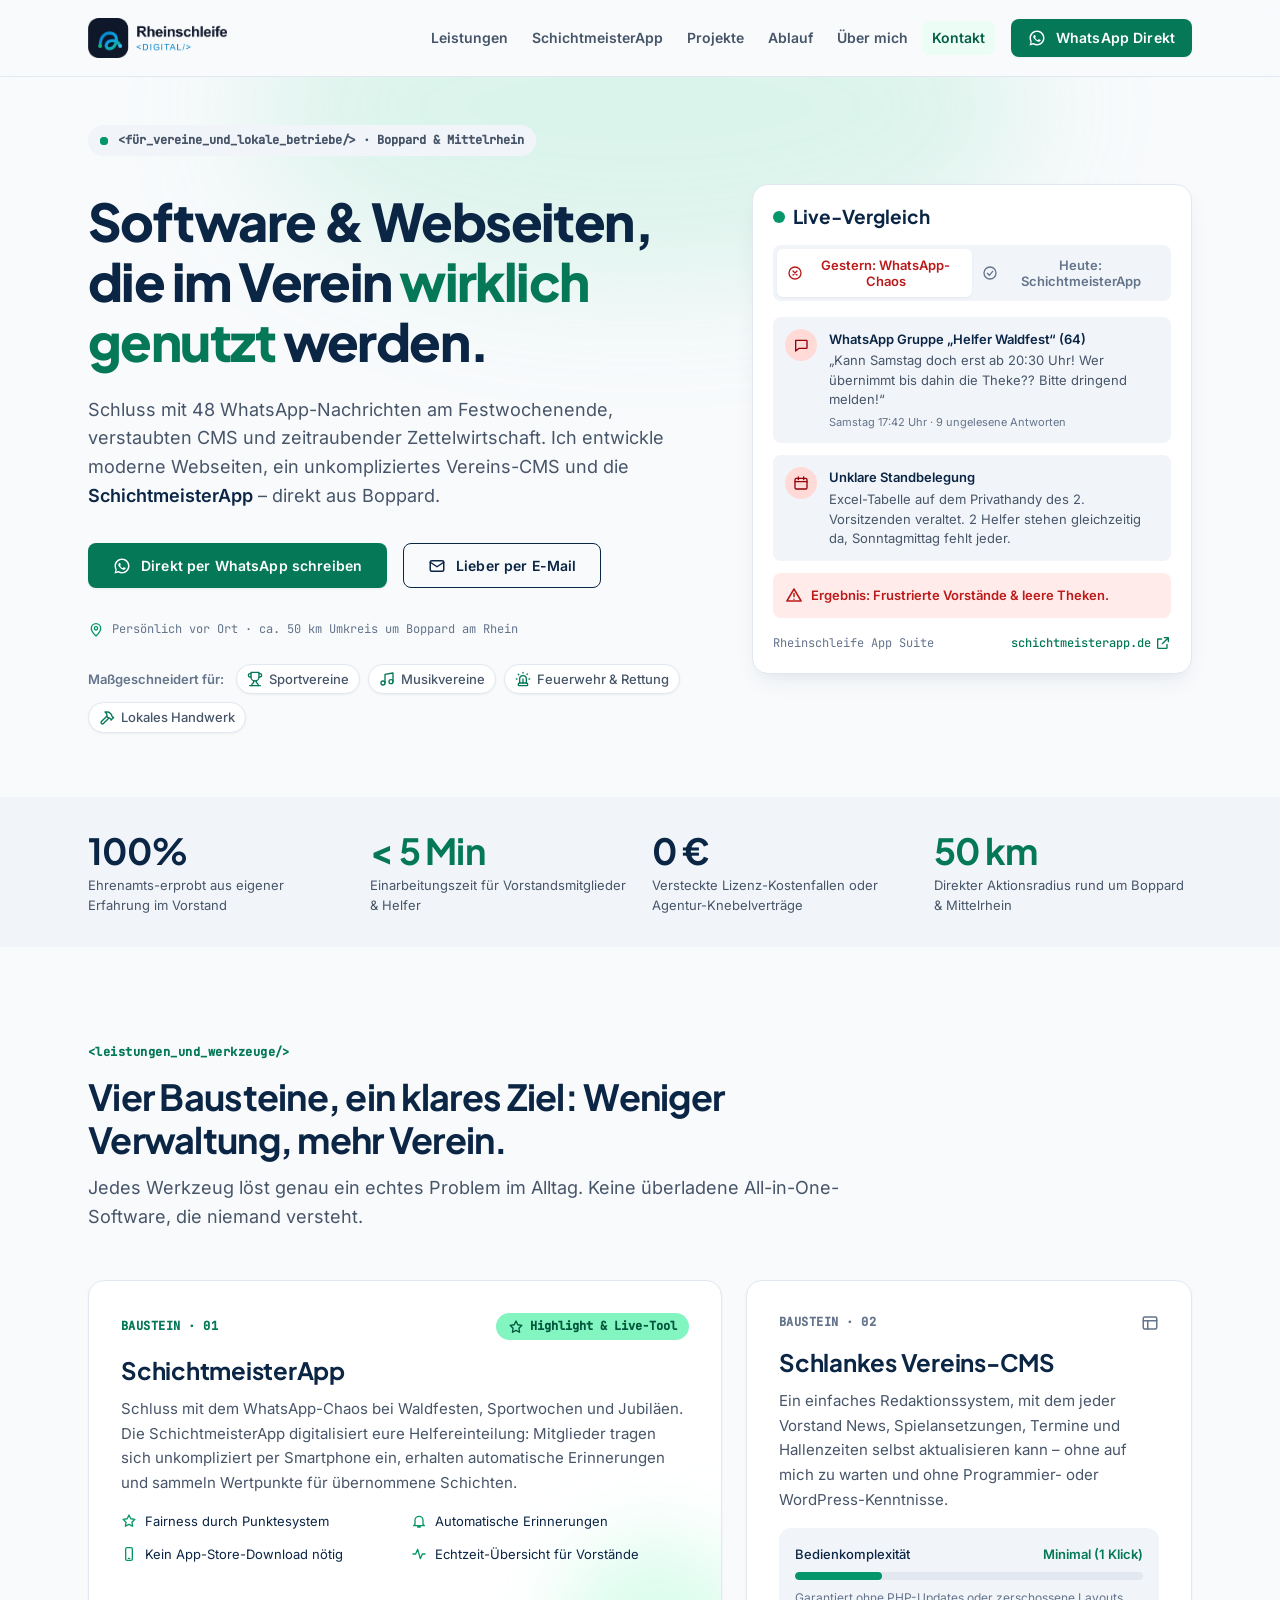
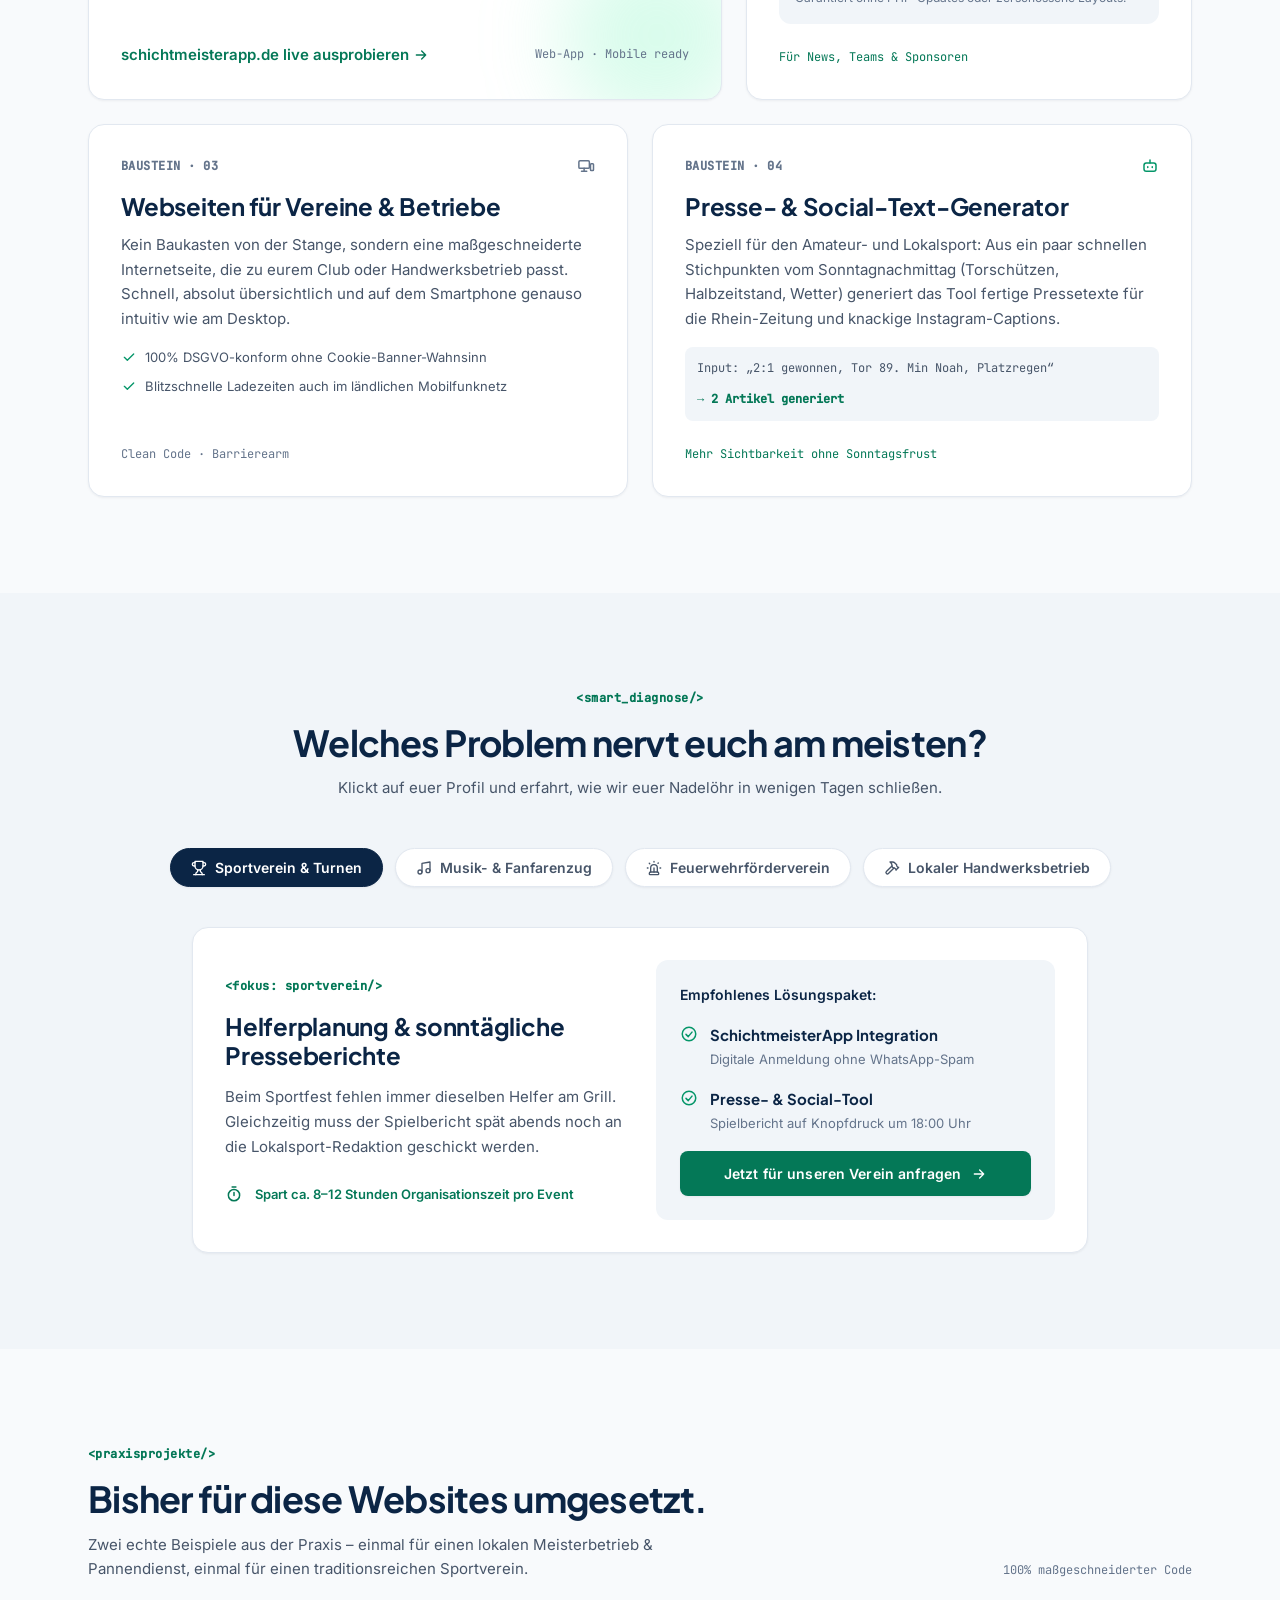
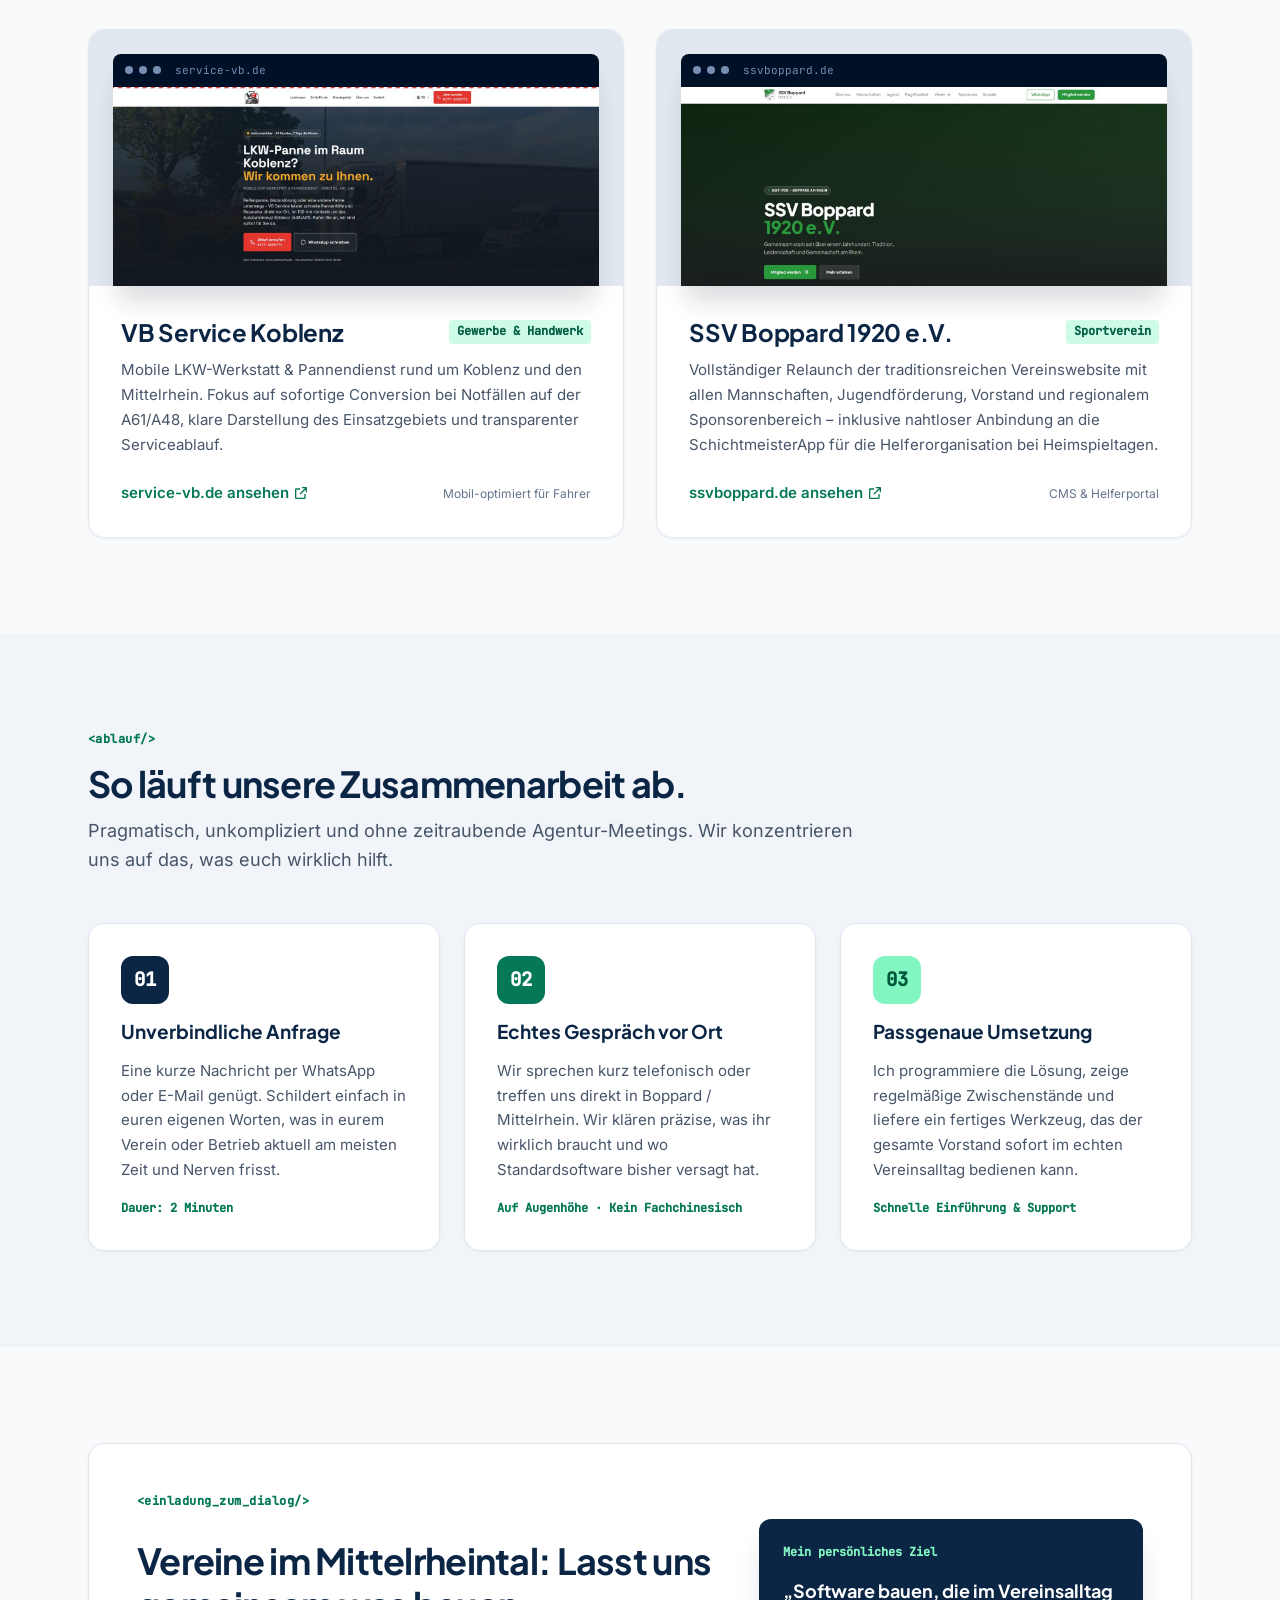
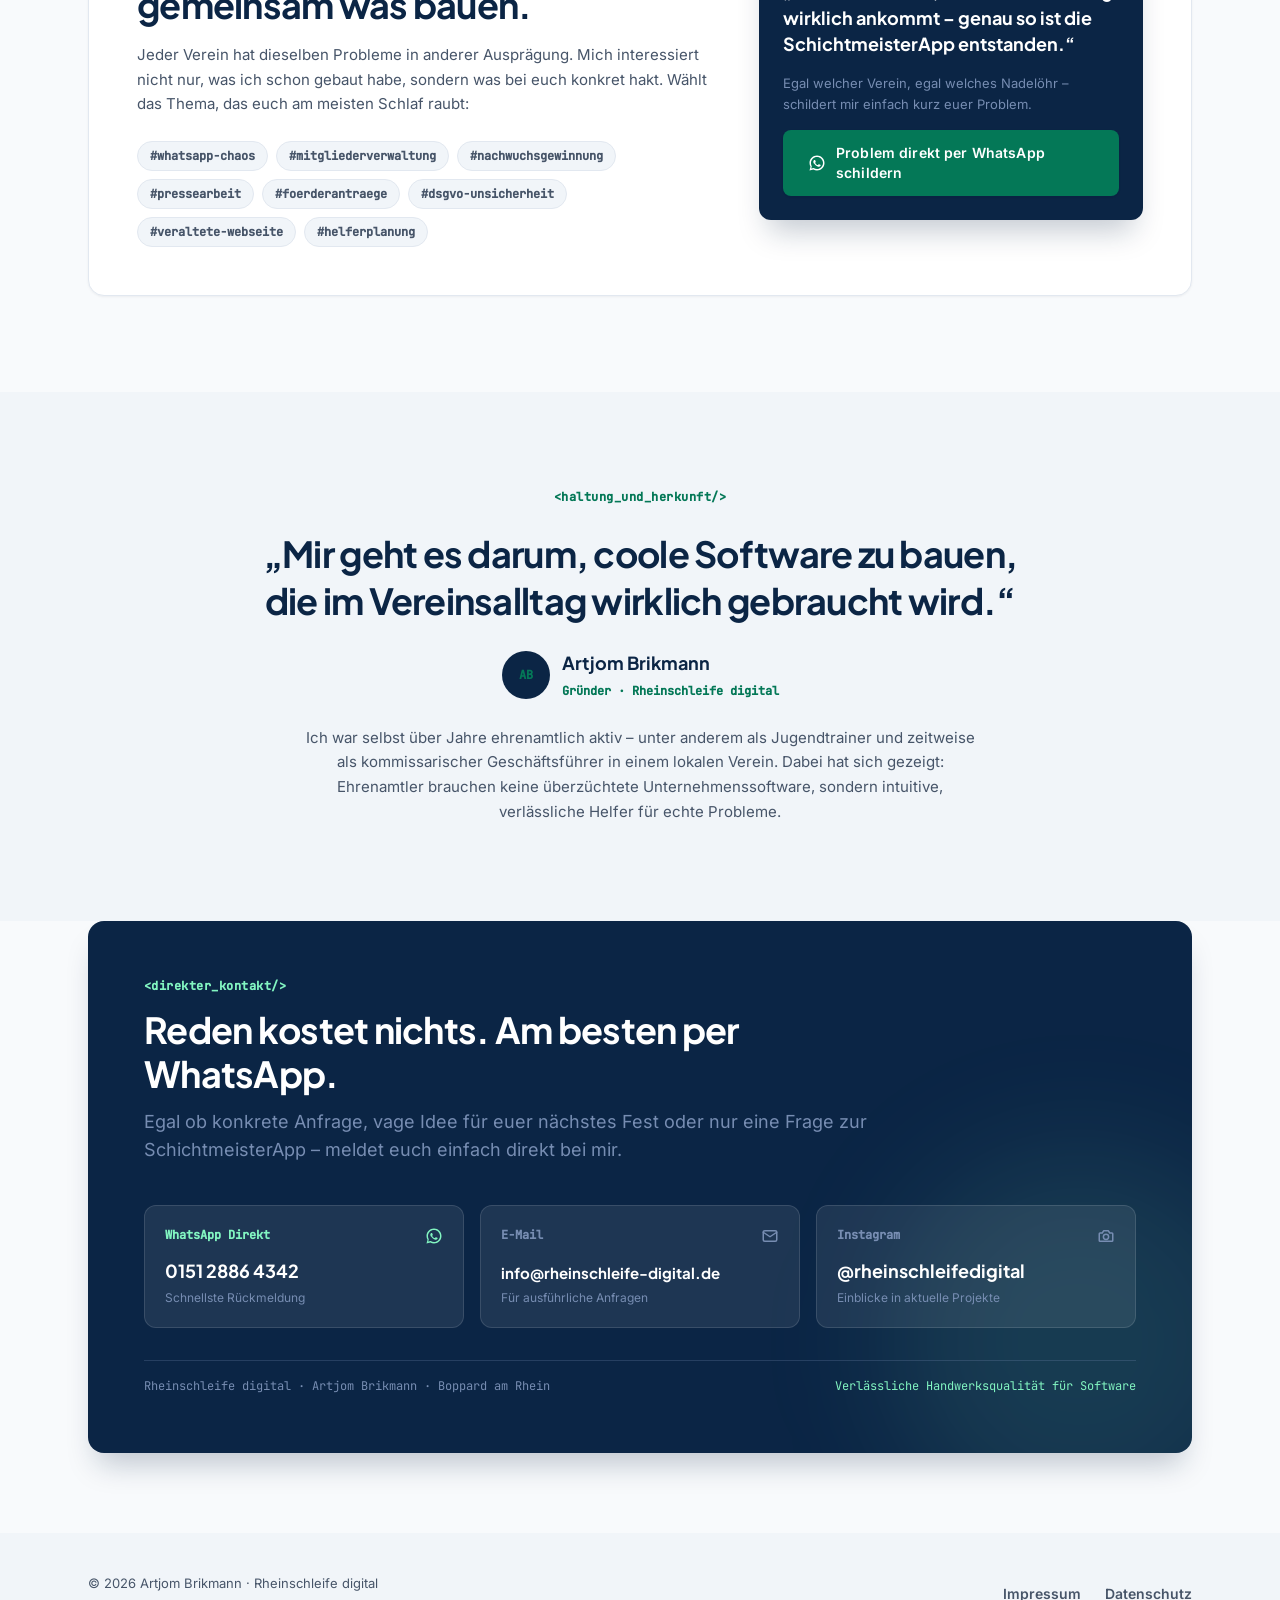
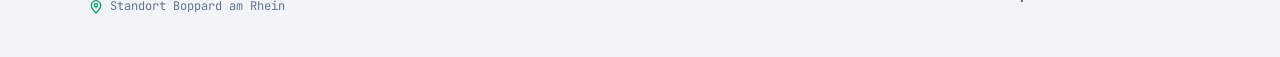
==== commit fecd3647: "Emojis durch Lucide-Inline-Icons ersetzt Co-Authored-By: Claude Sonnet 5.5 <noreply@anthropic.com>" ====
--- a/index.html
+++ b/index.html
@@ -67,6 +67,10 @@
     <symbol id="i-devices" viewBox="0 0 24 24"><rect x="2.5" y="5" width="14" height="10" rx="1.5"/><path d="M6 19h7M9.5 15v4"/><rect x="18" y="9" width="4" height="9" rx="1"/></symbol>
     <symbol id="i-bot" viewBox="0 0 24 24"><rect x="4" y="8" width="16" height="11" rx="3"/><path d="M12 4v4M9 13v1M15 13v1"/></symbol>
     <symbol id="i-timer" viewBox="0 0 24 24"><circle cx="12" cy="13.5" r="7.5"/><path d="M12 10v4M9.5 2.5h5"/></symbol>
+    <symbol id="i-trophy" viewBox="0 0 24 24"><path d="M6 9H4.5a2.5 2.5 0 0 1 0-5H6"/><path d="M18 9h1.5a2.5 2.5 0 0 0 0-5H18"/><path d="M4 22h16"/><path d="M10 14.66V17c0 .55-.47.98-1.04 1.21C7.85 18.75 7 20.24 7 22"/><path d="M14 14.66V17c0 .55.47.98 1.04 1.21C16.15 18.75 17 20.24 17 22"/><path d="M18 2H6v7a6 6 0 0 0 12 0V2Z"/></symbol>
+    <symbol id="i-music" viewBox="0 0 24 24"><path d="M9 18V5l12-2v13"/><circle cx="6" cy="18" r="3"/><circle cx="18" cy="16" r="3"/></symbol>
+    <symbol id="i-siren" viewBox="0 0 24 24"><path d="M7 18v-6a5 5 0 1 1 10 0v6"/><path d="M5 21a1 1 0 0 0 1 1h12a1 1 0 0 0 1-1v-1a2 2 0 0 0-2-2H7a2 2 0 0 0-2 2z"/><path d="M21 12h1"/><path d="M18.5 4.5 18 5"/><path d="M2 12h1"/><path d="M12 2v1"/><path d="m4.929 4.929.707.707"/><path d="M12 12v6"/></symbol>
+    <symbol id="i-hammer" viewBox="0 0 24 24"><path d="m15 12-8.373 8.373a1 1 0 1 1-3-3L12 9"/><path d="m18 15 4-4"/><path d="m21.5 11.5-1.914-1.914A2 2 0 0 1 19 8.172V7l-2.26-2.26a6 6 0 0 0-4.202-1.756L9 2.96l.92.82A6.18 6.18 0 0 1 12 8.4V10l2 2h1.172a2 2 0 0 1 1.414.586L18.5 14.5"/></symbol>
     <symbol id="i-verified" viewBox="0 0 24 24"><path d="M12 3 4 6v6c0 4.5 3.2 7.8 8 9 4.8-1.2 8-4.5 8-9V6l-8-3z"/><path d="m8.5 12 2.5 2.5 4.5-5"/></symbol>
   </defs>
 </svg>
@@ -133,10 +137,10 @@
           </p>
           <div class="audience">
             <span class="audience-label">Maßgeschneidert für:</span>
-            <span class="chip">⚽ Sportvereine</span>
-            <span class="chip">🎺 Musikvereine</span>
-            <span class="chip">🚒 Feuerwehr &amp; Rettung</span>
-            <span class="chip">🔨 Lokales Handwerk</span>
+            <span class="chip"><svg class="icon-sm" aria-hidden="true"><use href="#i-trophy"/></svg>Sportvereine</span>
+            <span class="chip"><svg class="icon-sm" aria-hidden="true"><use href="#i-music"/></svg>Musikvereine</span>
+            <span class="chip"><svg class="icon-sm" aria-hidden="true"><use href="#i-siren"/></svg>Feuerwehr &amp; Rettung</span>
+            <span class="chip"><svg class="icon-sm" aria-hidden="true"><use href="#i-hammer"/></svg>Lokales Handwerk</span>
           </div>
         </div>
       </div>
@@ -261,7 +265,7 @@
           <div>
             <div class="module-top">
               <span class="module-index">BAUSTEIN · 01</span>
-              <span class="module-badge">★ Highlight &amp; Live-Tool</span>
+              <span class="module-badge"><svg class="icon-sm" aria-hidden="true"><use href="#i-star"/></svg>Highlight &amp; Live-Tool</span>
             </div>
             <h3>SchichtmeisterApp</h3>
             <p>
@@ -360,10 +364,10 @@
       </div>
 
       <div class="pill-row" role="group" aria-label="Vereinsprofil wählen">
-        <button class="pill-btn" type="button" data-club="sport" aria-pressed="true">⚽ Sportverein &amp; Turnen</button>
-        <button class="pill-btn" type="button" data-club="musik" aria-pressed="false">🎺 Musik- &amp; Fanfarenzug</button>
-        <button class="pill-btn" type="button" data-club="feuerwehr" aria-pressed="false">🚒 Feuerwehrförderverein</button>
-        <button class="pill-btn" type="button" data-club="betrieb" aria-pressed="false">🔨 Lokaler Handwerksbetrieb</button>
+        <button class="pill-btn" type="button" data-club="sport" aria-pressed="true"><svg class="icon-sm" aria-hidden="true"><use href="#i-trophy"/></svg>Sportverein &amp; Turnen</button>
+        <button class="pill-btn" type="button" data-club="musik" aria-pressed="false"><svg class="icon-sm" aria-hidden="true"><use href="#i-music"/></svg>Musik- &amp; Fanfarenzug</button>
+        <button class="pill-btn" type="button" data-club="feuerwehr" aria-pressed="false"><svg class="icon-sm" aria-hidden="true"><use href="#i-siren"/></svg>Feuerwehrförderverein</button>
+        <button class="pill-btn" type="button" data-club="betrieb" aria-pressed="false"><svg class="icon-sm" aria-hidden="true"><use href="#i-hammer"/></svg>Lokaler Handwerksbetrieb</button>
       </div>
 
       <div class="finder" aria-live="polite">
--- a/styles.css
+++ b/styles.css
@@ -286,7 +286,7 @@
 .audience { display: flex; flex-wrap: wrap; align-items: center; gap: 8px; }
 .audience-label { font-size: 13px; font-weight: 600; color: var(--muted); margin-right: 4px; }
 .chip {
-  display: inline-block;
+  display: inline-flex; align-items: center; gap: 6px;
   padding: 4px 10px;
   border-radius: 999px;
   background: var(--card);
@@ -434,7 +434,7 @@
 .module.flagship .module-index { color: var(--green-text); }
 .module-icon { color: var(--muted); }
 .module-icon.green { color: var(--green); }
-.module-badge { padding: 4px 12px; border-radius: 999px; background: var(--mint); color: #00573C; font-family: var(--font-mono); font-size: 12px; font-weight: 600; }
+.module-badge { display: inline-flex; align-items: center; gap: 6px; padding: 4px 12px; border-radius: 999px; background: var(--mint); color: #00573C; font-family: var(--font-mono); font-size: 12px; font-weight: 600; }
 .module h3 { font-size: 1.5rem; letter-spacing: -0.01em; margin-bottom: 12px; }
 .module p { color: var(--ink-2); line-height: 1.65; }
 .module-glow {
@@ -481,6 +481,7 @@
 /* ---------- Problem-Finder ---------- */
 .pill-row { display: flex; flex-wrap: wrap; justify-content: center; gap: 12px; margin-bottom: 40px; }
 .pill-btn {
+  display: inline-flex; align-items: center; gap: 8px;
   padding: 10px 20px; border-radius: 999px;
   background: var(--card); color: var(--ink-2);
   border: 1px solid var(--border); box-shadow: var(--shadow-1);
@@ -684,9 +685,11 @@
   color: var(--green-text); text-decoration: none;
 }
 .legal-page .back-link:hover { text-decoration: underline; }
-
-.sprite { position: absolute; width: 0; height: 0; overflow: hidden; }
-.hero-inner > *, .finder > *, .invite > * { min-width: 0; }
-.status-pill { max-width: 100%; }
-body { overflow-x: hidden; }
-.browser-shot { flex: 1; width: 100%; min-height: 0; object-fit: cover; object-position: top; display: block; background: var(--card); }
+
+.sprite { position: absolute; width: 0; height: 0; overflow: hidden; }
+.hero-inner > *, .finder > *, .invite > * { min-width: 0; }
+.status-pill { max-width: 100%; }
+body { overflow-x: hidden; }
+.browser-shot { flex: 1; width: 100%; min-height: 0; object-fit: cover; object-position: top; display: block; background: var(--card); }
+
+.chip .icon-sm { color: var(--green-text); }
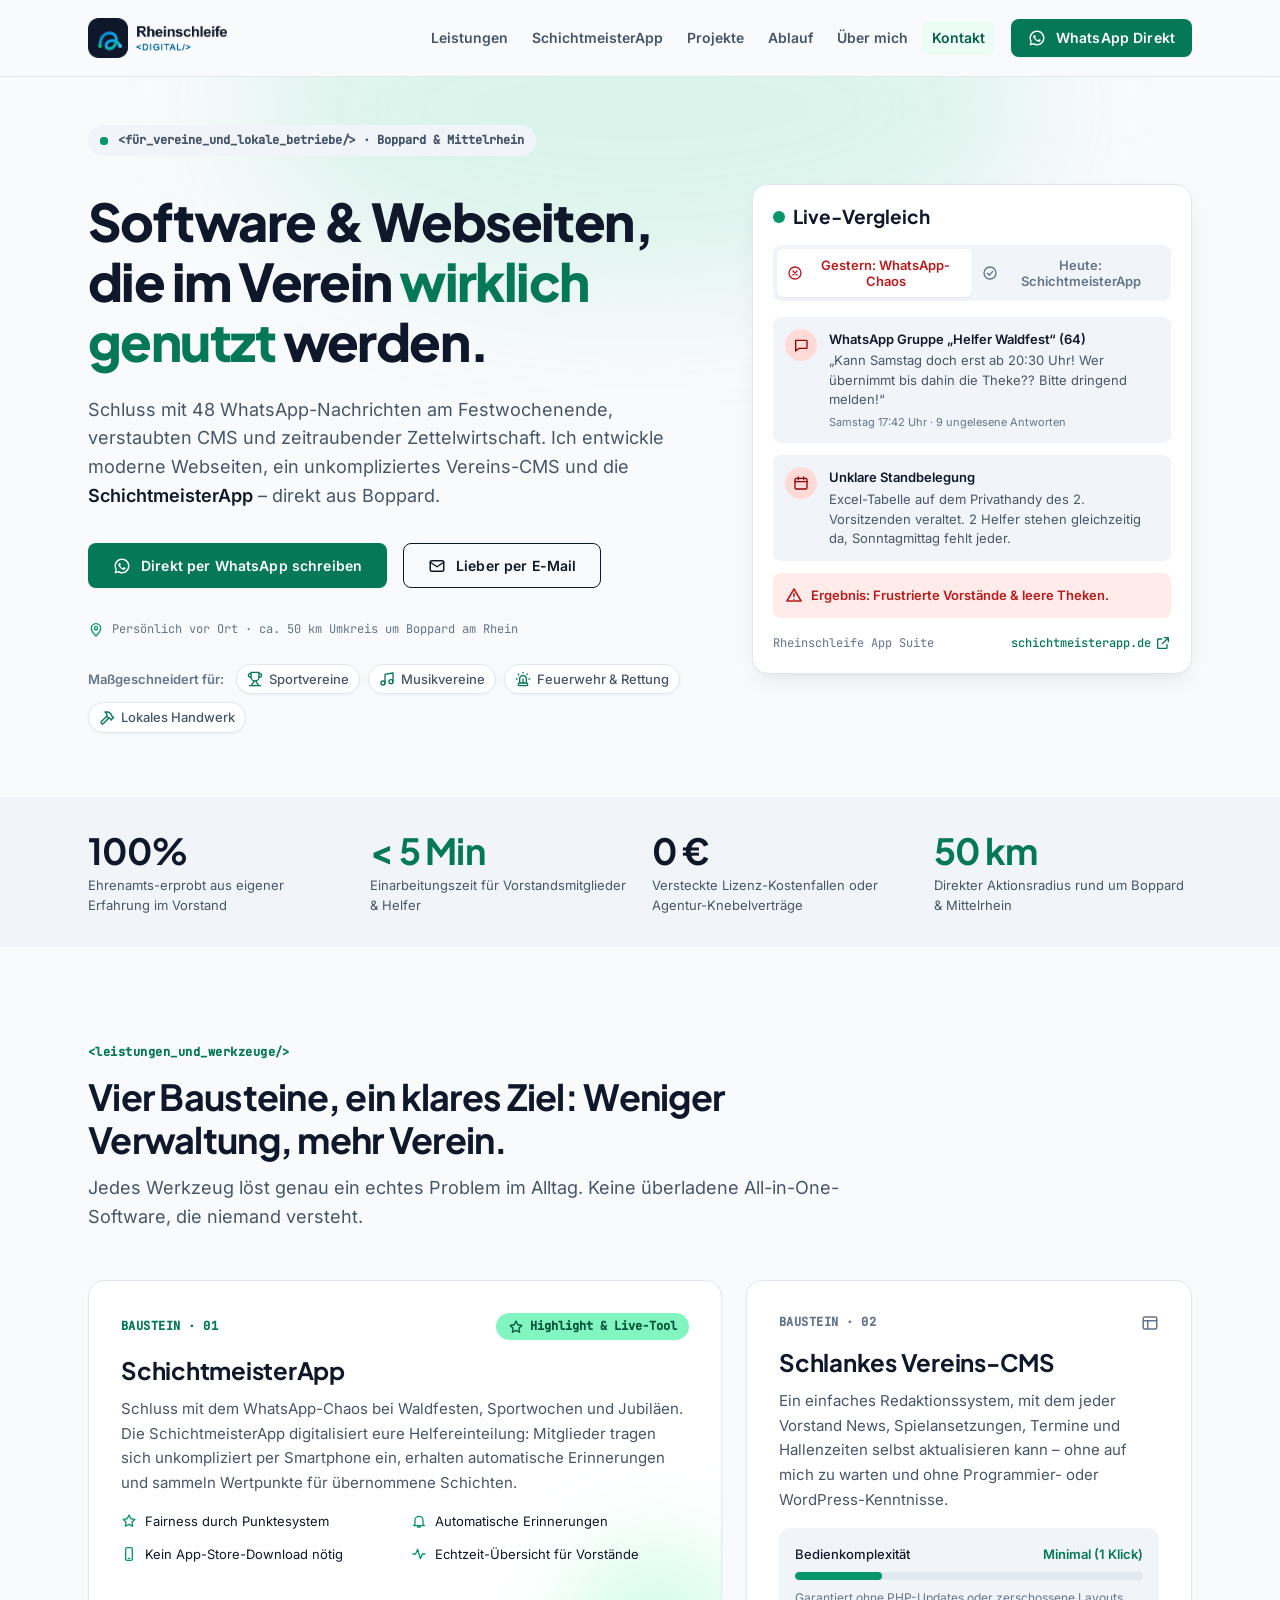
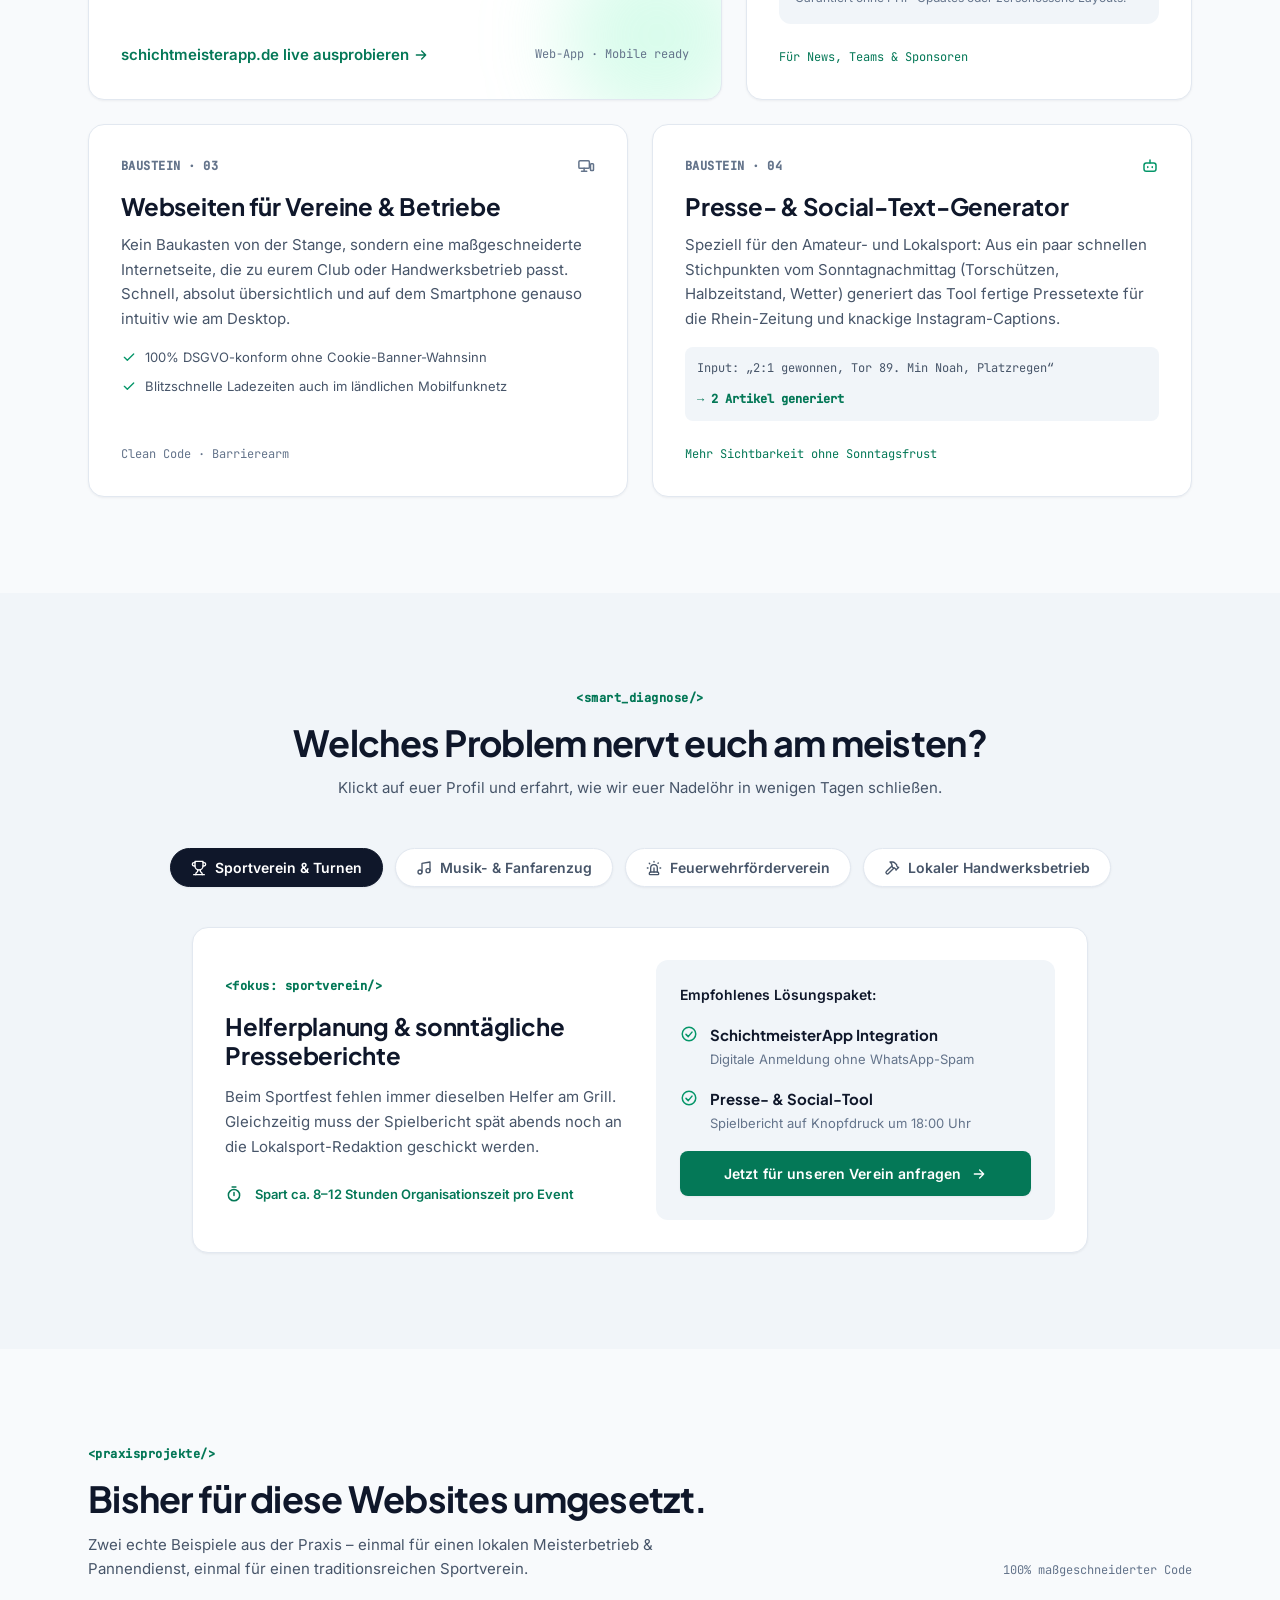
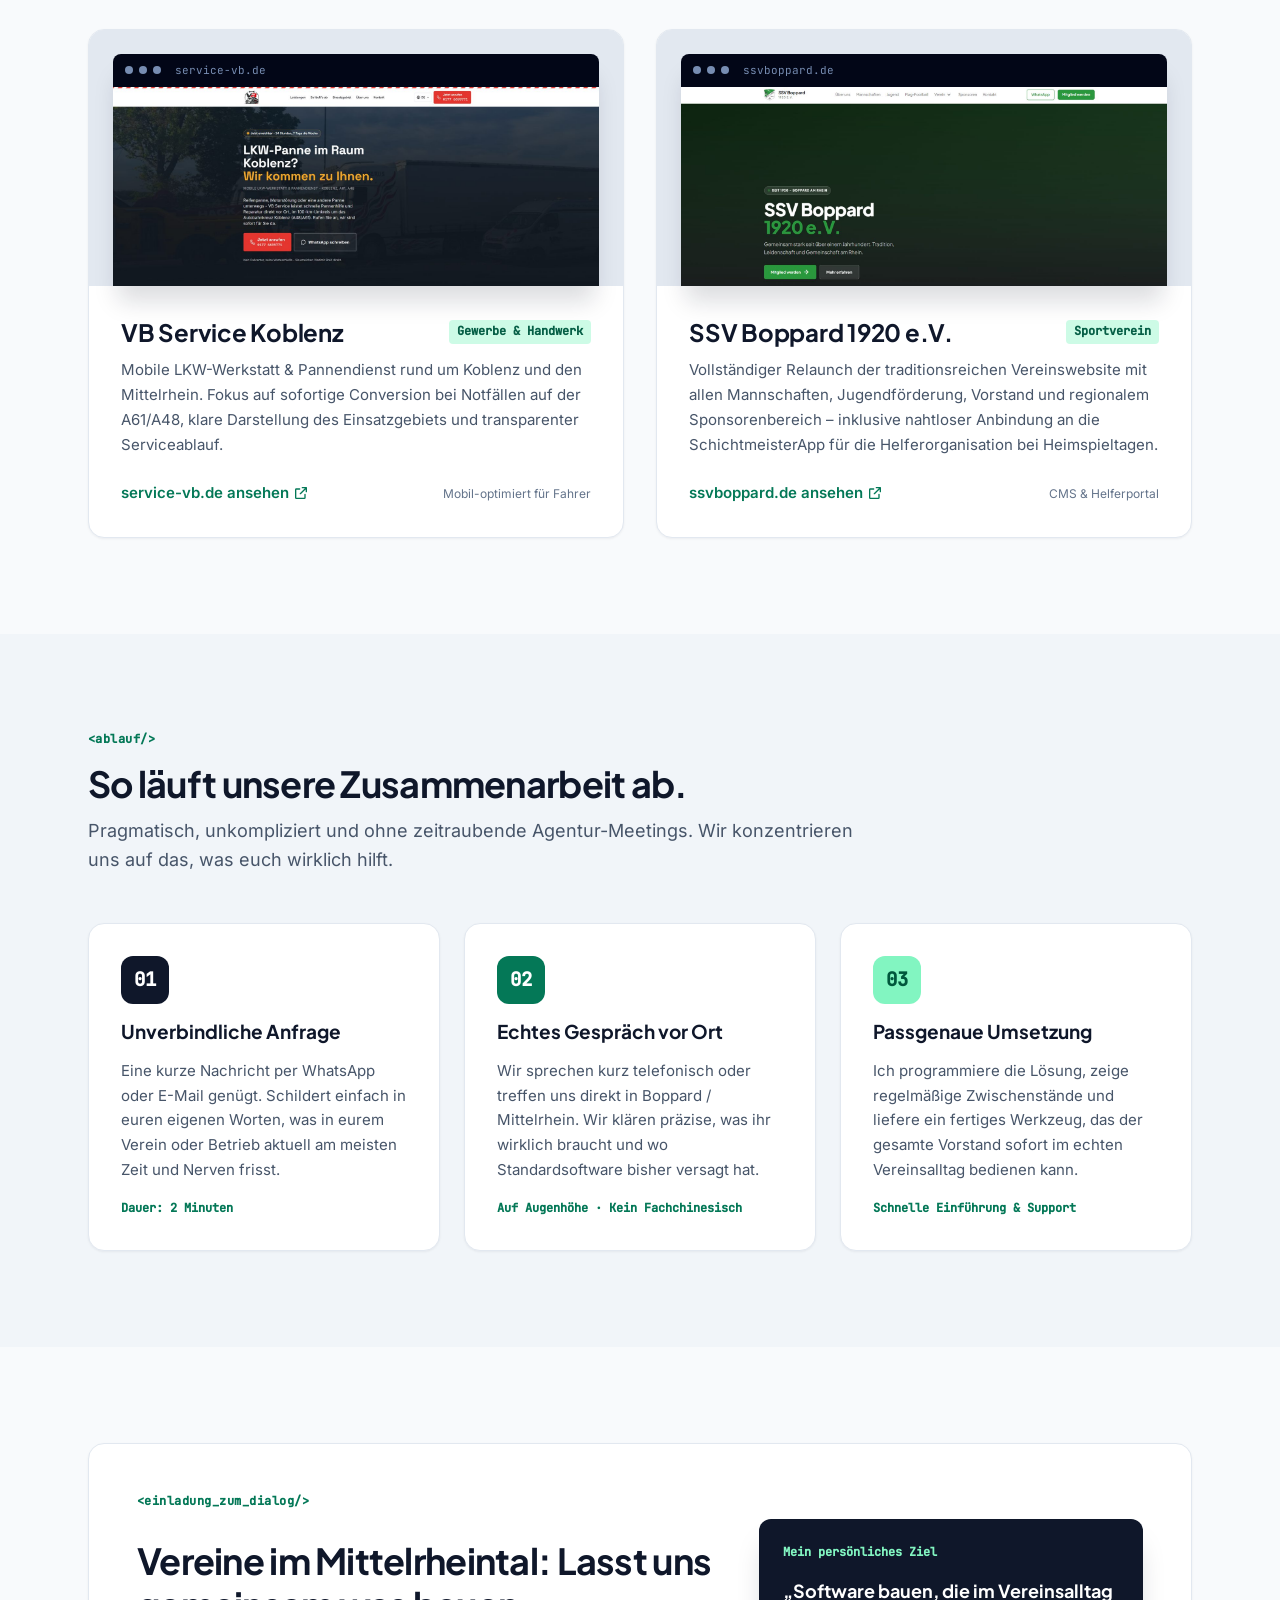
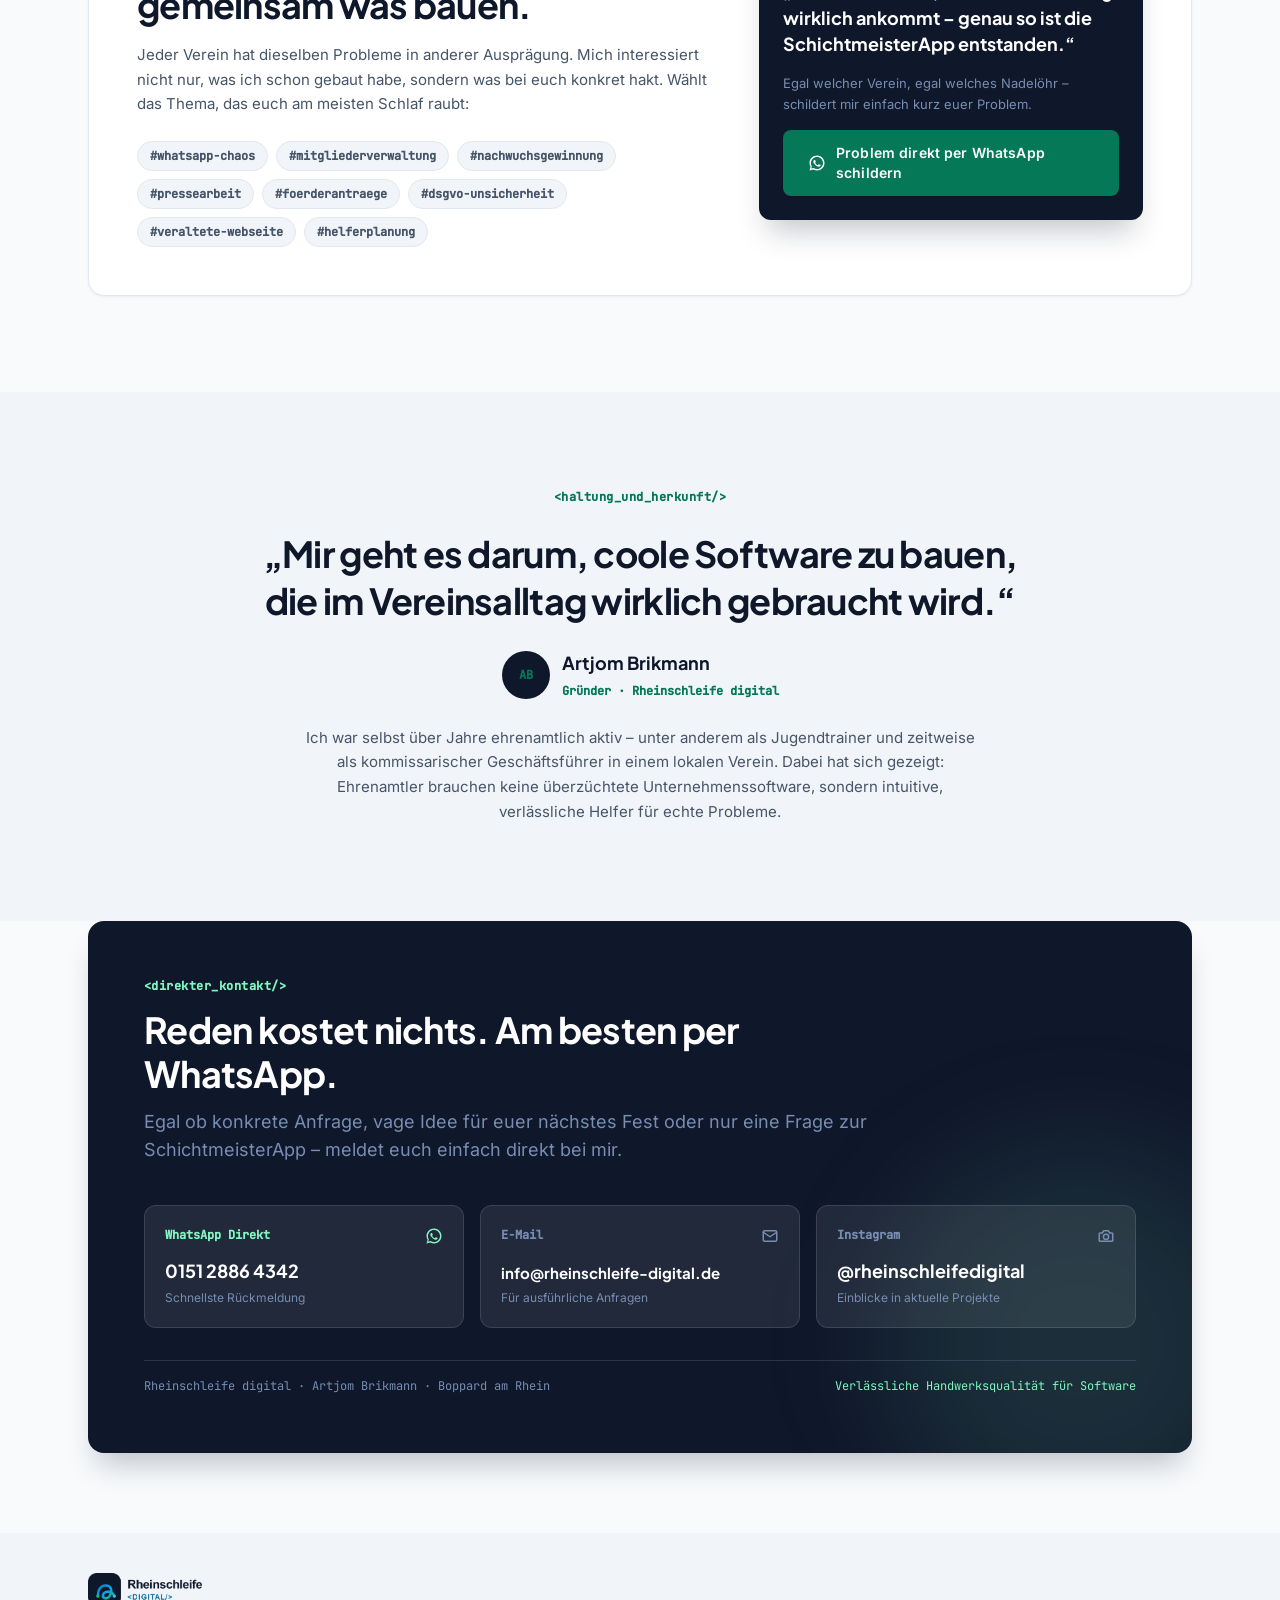
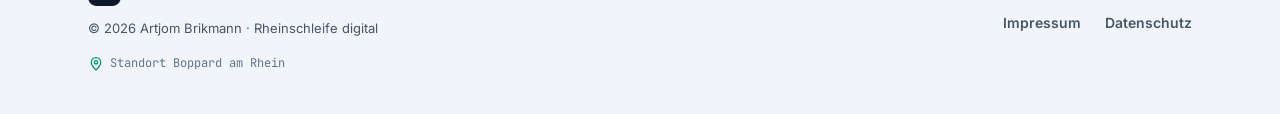
==== commit 5f467200: "Branding: neues Logo, Navy #0F172A, Footer-Logo, Favicons, og-image Co-Authored-By: Claude Sonnet 5." ====
--- a/index.html
+++ b/index.html
@@ -16,7 +16,7 @@
 <meta name="twitter:title" content="Rheinschleife digital">
 <meta name="twitter:description" content="Digitale Lösungen für Vereine und kleine Unternehmen rund um Boppard.">
 <meta name="twitter:image" content="https://www.rheinschleife-digital.de/assets/og-image.png">
-<meta name="theme-color" content="#0B2545">
+<meta name="theme-color" content="#0F172A">
 <link rel="icon" type="image/png" sizes="32x32" href="assets/favicon-32.png">
 <link rel="icon" type="image/png" sizes="16x16" href="assets/favicon-16.png">
 <link rel="apple-touch-icon" sizes="180x180" href="assets/favicon-180.png">
@@ -599,7 +599,10 @@
 
 <footer class="site-footer">
   <div class="wrap footer-inner">
-    <div>
+    <div class="footer-brand">
+      <a href="#top" class="brand" aria-label="Rheinschleife digital, nach oben">
+        <img class="footer-logo" src="assets/logo.png" alt="Rheinschleife &lt;DIGITAL/&gt;" width="116" height="33" loading="lazy">
+      </a>
       <p>© <span id="year"></span> Artjom Brikmann · Rheinschleife digital</p>
       <p class="footer-loc"><svg class="icon-sm" aria-hidden="true"><use href="#i-pin"/></svg>Standort Boppard am Rhein</p>
     </div>
--- a/styles.css
+++ b/styles.css
@@ -1,695 +1,697 @@
-/* ==========================================================================
-   Rheinschleife digital – Landingpage (Redesign „Handwerk & Code")
-   Tokens: Navy #0B2545 · Grün #059669 (Text/Buttons #047857) · Smaragd #10B981
-           Canvas #F8FAFC · Text #0F172A · Rahmen #E2E8F0
-   Typografie: Plus Jakarta Sans (Headlines) · Inter (Text) · JetBrains Mono (Tags)
-   ========================================================================== */
-
-:root {
-  --navy: #0B2545;
-  --navy-deep: #001026;
-  --navy-muted: #778DB2;
-  --green: #059669;
-  --green-text: #047857;
-  --green-hover: #065F46;
-  --emerald: #10B981;
-  --mint: #82F5C1;
-  --mint-soft: #ECFDF5;
-  --mint-border: #A7F3D0;
-  --canvas: #F8FAFC;
-  --surface-low: #F1F5F9;
-  --surface-mid: #E2E8F0;
-  --card: #FFFFFF;
-  --ink: #0F172A;
-  --ink-2: #475569;
-  --muted: #64748B;
-  --border: #E2E8F0;
-  --error: #BA1A1A;
-  --error-soft: #FFDAD6;
-
-  --font-display: "Plus Jakarta Sans", "Inter", system-ui, sans-serif;
-  --font-body: "Inter", system-ui, sans-serif;
-  --font-mono: "JetBrains Mono", "SFMono-Regular", Menlo, monospace;
-
-  --radius-sm: 8px;
-  --radius: 16px;
-  --shadow-1: 0 1px 3px rgba(15, 23, 42, 0.04), 0 1px 2px rgba(15, 23, 42, 0.02);
-  --shadow-2: 0 10px 25px -5px rgba(11, 37, 69, 0.07), 0 8px 10px -6px rgba(11, 37, 69, 0.04);
-  --shadow-3: 0 20px 30px -10px rgba(11, 37, 69, 0.25);
-  --content-width: 1200px;
-}
-
-@font-face {
-  font-family: "Plus Jakarta Sans";
-  font-style: normal;
-  font-weight: 600 800;
-  font-display: swap;
-  src: url("assets/fonts/plus-jakarta-sans-var.woff2") format("woff2");
-}
-@font-face {
-  font-family: "Inter";
-  font-style: normal;
-  font-weight: 400;
-  font-display: swap;
-  src: url("assets/fonts/inter-400.woff2") format("woff2");
-}
-@font-face {
-  font-family: "Inter";
-  font-style: normal;
-  font-weight: 500;
-  font-display: swap;
-  src: url("assets/fonts/inter-500.woff2") format("woff2");
-}
-@font-face {
-  font-family: "Inter";
-  font-style: normal;
-  font-weight: 600;
-  font-display: swap;
-  src: url("assets/fonts/inter-600.woff2") format("woff2");
-}
-@font-face {
-  font-family: "JetBrains Mono";
-  font-style: normal;
-  font-weight: 400;
-  font-display: swap;
-  src: url("assets/fonts/jetbrains-mono-400.woff2") format("woff2");
-}
-@font-face {
-  font-family: "JetBrains Mono";
-  font-style: normal;
-  font-weight: 500;
-  font-display: swap;
-  src: url("assets/fonts/jetbrains-mono-500.woff2") format("woff2");
-}
-
-*, *::before, *::after { box-sizing: border-box; }
-
-html { scroll-behavior: smooth; scroll-padding-top: 88px; }
-@media (prefers-reduced-motion: reduce) {
-  html { scroll-behavior: auto; }
-  *, *::before, *::after { animation-duration: 0.01ms !important; animation-iteration-count: 1 !important; transition-duration: 0.01ms !important; }
-}
-
-body {
-  margin: 0;
-  font-family: var(--font-body);
-  font-size: 15px;
-  color: var(--ink);
-  background: var(--canvas);
-  line-height: 1.6;
-  -webkit-font-smoothing: antialiased;
-}
-
-h1, h2, h3, h4 {
-  font-family: var(--font-display);
-  color: var(--navy);
-  margin: 0 0 0.5em;
-  line-height: 1.2;
-}
-h1 { font-size: clamp(2.1rem, 4vw + 1rem, 3.25rem); font-weight: 800; letter-spacing: -0.03em; line-height: 1.15; }
-h2 { font-size: clamp(1.65rem, 2.2vw + 1rem, 2.25rem); font-weight: 700; letter-spacing: -0.02em; line-height: 1.22; }
-h3 { font-size: 1.2rem; font-weight: 700; }
-p { margin: 0 0 1em; }
-a { color: inherit; }
-img, svg { max-width: 100%; }
-
-.wrap { max-width: var(--content-width); margin: 0 auto; padding: 0 20px; }
-@media (min-width: 1024px) { .wrap { padding: 0 48px; } }
-
-.sr-only {
-  position: absolute; width: 1px; height: 1px;
-  padding: 0; margin: -1px; overflow: hidden;
-  clip: rect(0,0,0,0); white-space: nowrap; border: 0;
-}
-.skip-link {
-  position: absolute; left: 12px; top: -60px;
-  background: var(--navy); color: #fff;
-  padding: 10px 16px; border-radius: var(--radius-sm);
-  z-index: 100; transition: top 0.2s ease;
-}
-.skip-link:focus { top: 12px; }
-:focus-visible { outline: 3px solid var(--emerald); outline-offset: 3px; }
-
-.icon, .icon-sm { flex-shrink: 0; fill: none; stroke: currentColor; stroke-width: 2; stroke-linecap: round; stroke-linejoin: round; }
-.icon { width: 18px; height: 18px; }
-.icon-sm { width: 16px; height: 16px; }
-
-/* Meta-/Code-Tags */
-.eyebrow {
-  display: block;
-  font-family: var(--font-mono);
-  font-size: 12px;
-  font-weight: 600;
-  letter-spacing: 0.04em;
-  color: var(--green-text);
-  margin: 0 0 12px;
-}
-.eyebrow-light { color: var(--mint); }
-
-/* ---------- Buttons ---------- */
-.btn {
-  display: inline-flex;
-  align-items: center;
-  justify-content: center;
-  gap: 10px;
-  padding: 12px 24px;
-  border-radius: var(--radius-sm);
-  font-family: var(--font-body);
-  font-weight: 600;
-  font-size: 14px;
-  letter-spacing: 0.01em;
-  line-height: 1.4;
-  text-decoration: none;
-  border: 1.5px solid transparent;
-  cursor: pointer;
-  transition: background-color 0.15s ease, box-shadow 0.15s ease, transform 0.15s ease;
-}
-.btn-primary { background: var(--green-text); color: #fff; box-shadow: var(--shadow-1); }
-.btn-primary:hover { background: var(--green-hover); box-shadow: var(--shadow-2); transform: translateY(-1px); }
-.btn-secondary { background: transparent; color: var(--navy); border-color: var(--navy); }
-.btn-secondary:hover { background: var(--surface-low); }
-.btn-sm { padding: 8px 16px; }
-.btn-block { width: 100%; }
-
-/* ---------- Header ---------- */
-.site-header {
-  position: sticky;
-  top: 0;
-  z-index: 50;
-  background: rgba(248, 250, 252, 0.85);
-  -webkit-backdrop-filter: blur(12px);
-  backdrop-filter: blur(12px);
-  border-bottom: 1px solid var(--border);
-}
-.header-inner {
-  display: flex;
-  align-items: center;
-  justify-content: space-between;
-  gap: 16px;
-  height: 76px;
-}
-.brand { display: inline-flex; align-items: center; flex-shrink: 0; }
-.brand-logo { display: block; height: 40px; width: auto; }
-
-.primary-nav { display: flex; align-items: center; gap: 4px; }
-.primary-nav a:not(.btn) {
-  text-decoration: none;
-  color: var(--ink-2);
-  font-weight: 600;
-  font-size: 14px;
-  padding: 6px 10px;
-  border-radius: var(--radius-sm);
-  transition: color 0.15s ease, background-color 0.15s ease;
-}
-.primary-nav a:not(.btn):hover { color: var(--ink); background: var(--surface-low); }
-.primary-nav a.is-active { background: var(--mint-soft); color: var(--green-hover); }
-.primary-nav .btn { margin-left: 12px; }
-
-.nav-toggle {
-  display: none;
-  align-items: center;
-  justify-content: center;
-  width: 44px; height: 44px;
-  background: none; border: none; padding: 0; cursor: pointer;
-}
-.burger, .burger::before, .burger::after {
-  display: block; width: 24px; height: 2px;
-  background: var(--navy); position: relative;
-}
-.burger::before, .burger::after { content: ""; position: absolute; left: 0; }
-.burger::before { top: -7px; }
-.burger::after { top: 7px; }
-
-@media (max-width: 1100px) {
-  .nav-toggle { display: flex; }
-  .primary-nav {
-    position: absolute; top: 100%; left: 0; right: 0;
-    background: var(--canvas);
-    border-bottom: 1px solid var(--border);
-    flex-direction: column; align-items: stretch;
-    padding: 8px 20px 20px; gap: 2px;
-    display: none;
-  }
-  .primary-nav.is-open { display: flex; }
-  .primary-nav a:not(.btn) { display: flex; align-items: center; min-height: 44px; }
-  .primary-nav .btn { margin: 8px 0 0; align-self: flex-start; }
-}
-
-/* ---------- Hero ---------- */
-.hero { position: relative; padding: 48px 0 64px; overflow: hidden; }
-.hero::before {
-  content: "";
-  position: absolute; top: -140px; left: 50%;
-  width: 780px; max-width: 100%; height: 340px;
-  transform: translateX(-50%);
-  background: rgba(104, 219, 169, 0.2);
-  border-radius: 50%;
-  filter: blur(64px);
-  pointer-events: none;
-}
-.hero-inner {
-  position: relative;
-  display: grid;
-  grid-template-columns: 7fr 5fr;
-  gap: 48px;
-  align-items: center;
-}
-.hero-text { display: flex; flex-direction: column; align-items: flex-start; gap: 24px; }
-.hero-text h1 { margin: 0; }
-.status-pill {
-  display: inline-flex; align-items: center; gap: 10px;
-  padding: 6px 12px;
-  border-radius: 999px;
-  background: var(--surface-low);
-  font-family: var(--font-mono);
-  font-size: 12px; font-weight: 600;
-  color: var(--ink-2);
-}
-.status-dot {
-  position: relative;
-  width: 8px; height: 8px; border-radius: 50%;
-  background: var(--green); flex-shrink: 0;
-}
-.status-dot::after {
-  content: ""; position: absolute; inset: 0;
-  border-radius: 50%; background: var(--green);
-  animation: ping 1.8s cubic-bezier(0, 0, 0.2, 1) infinite;
-}
-@keyframes ping { 75%, 100% { transform: scale(2.4); opacity: 0; } }
-.accent { color: var(--green-text); }
-.hero-lead { font-size: 18px; line-height: 1.6; color: var(--ink-2); max-width: 42rem; margin: 0; }
-.hero-lead strong { color: var(--navy); }
-.hero-actions { display: flex; flex-wrap: wrap; gap: 16px; padding-top: 8px; }
-.hero-meta { display: flex; flex-direction: column; gap: 12px; margin: 0; padding-top: 8px; }
-.meta-line { display: flex; align-items: center; gap: 8px; font-family: var(--font-mono); font-size: 12px; color: var(--muted); }
-.meta-line .icon-sm { color: var(--green); }
-.audience { display: flex; flex-wrap: wrap; align-items: center; gap: 8px; }
-.audience-label { font-size: 13px; font-weight: 600; color: var(--muted); margin-right: 4px; }
-.chip {
-  display: inline-flex; align-items: center; gap: 6px;
-  padding: 4px 10px;
-  border-radius: 999px;
-  background: var(--card);
-  border: 1px solid var(--border);
-  box-shadow: var(--shadow-1);
-  font-size: 13px; font-weight: 500; color: var(--ink-2);
-}
-
-/* Sandbox (Vorher/Nachher) */
-.sandbox {
-  background: var(--card);
-  border: 1px solid var(--border);
-  border-radius: var(--radius);
-  padding: 20px;
-  box-shadow: var(--shadow-2);
-}
-.sandbox-head { display: flex; align-items: center; gap: 8px; padding-bottom: 16px; }
-.sandbox-head .dot { width: 12px; height: 12px; border-radius: 50%; background: var(--green); }
-.sandbox-head h2 { font-size: 19px; letter-spacing: 0; margin: 0; max-width: none; }
-.tabs {
-  display: grid; grid-template-columns: 1fr 1fr;
-  padding: 4px; margin-bottom: 16px;
-  background: var(--surface-low);
-  border-radius: var(--radius-sm);
-}
-.tab {
-  display: flex; align-items: center; justify-content: center; gap: 6px;
-  padding: 8px 10px;
-  background: transparent; border: none; border-radius: 6px;
-  font-family: var(--font-body); font-size: 13px; font-weight: 600;
-  color: var(--muted); cursor: pointer; text-align: center;
-  transition: background-color 0.15s ease, color 0.15s ease;
-}
-.tab:hover { color: var(--navy); }
-.tab[aria-selected="true"] { background: var(--card); box-shadow: var(--shadow-1); color: var(--navy); }
-.tab[data-sandbox="chaos"][aria-selected="true"] { color: var(--error); }
-.tab[data-sandbox="app"][aria-selected="true"] { color: var(--green-text); }
-.panel { display: flex; flex-direction: column; gap: 12px; }
-.panel[hidden] { display: none; }
-.msg {
-  display: flex; align-items: flex-start; gap: 12px;
-  padding: 12px; border-radius: var(--radius-sm);
-  background: var(--surface-low);
-}
-.msg-icon {
-  width: 32px; height: 32px; border-radius: 50%;
-  display: flex; align-items: center; justify-content: center; flex-shrink: 0;
-  background: var(--error-soft); color: #93000A;
-}
-.msg strong { display: block; font-size: 13px; color: var(--navy); }
-.msg p { margin: 2px 0 0; font-size: 13px; line-height: 1.5; color: var(--ink-2); }
-.msg small { display: block; margin-top: 4px; font-size: 11px; color: var(--muted); }
-.result {
-  display: flex; align-items: center; gap: 8px;
-  padding: 12px; border-radius: var(--radius-sm);
-  font-size: 13px; font-weight: 600;
-}
-.result-bad { background: rgba(255, 218, 214, 0.5); color: var(--error); }
-.result-good { background: rgba(130, 245, 193, 0.35); color: var(--green-hover); }
-.app-card {
-  background: var(--navy); color: #fff;
-  padding: 16px; border-radius: 12px;
-  display: flex; flex-direction: column; gap: 12px;
-}
-.app-card-top { display: flex; align-items: center; justify-content: space-between; gap: 8px; }
-.app-card-title { font-family: var(--font-display); font-weight: 700; font-size: 16px; }
-.pill-green { padding: 2px 8px; border-radius: 999px; background: var(--green-text); font-family: var(--font-mono); font-size: 12px; font-weight: 600; }
-.app-card-row { display: flex; justify-content: space-between; gap: 8px; flex-wrap: wrap; font-size: 13px; color: var(--navy-muted); }
-.app-card-row .ok { color: var(--mint); font-weight: 600; }
-.bar { height: 6px; border-radius: 999px; background: rgba(255, 255, 255, 0.15); overflow: hidden; }
-.bar > span { display: block; height: 100%; width: 100%; background: var(--mint); }
-.app-card-foot { display: flex; justify-content: space-between; gap: 8px; font-size: 11px; color: var(--navy-muted); }
-.app-card-foot .ok { color: var(--mint); }
-.cms-row {
-  display: flex; align-items: center; justify-content: space-between; gap: 12px;
-  padding: 14px; border-radius: 12px; background: var(--surface-low);
-}
-.cms-row > div { display: flex; align-items: center; gap: 12px; }
-.cms-row .badge-icon {
-  width: 36px; height: 36px; border-radius: var(--radius-sm);
-  display: flex; align-items: center; justify-content: center;
-  background: rgba(130, 245, 193, 0.5); color: var(--green-hover);
-}
-.cms-row strong { display: block; font-size: 13px; color: var(--navy); }
-.cms-row small { font-size: 12px; color: var(--muted); }
-.cms-row > .icon { color: var(--green); }
-.sandbox-foot {
-  display: flex; align-items: center; justify-content: space-between; gap: 8px; flex-wrap: wrap;
-  margin-top: 16px;
-  font-family: var(--font-mono); font-size: 12px; color: var(--muted);
-}
-.text-link {
-  display: inline-flex; align-items: center; gap: 4px;
-  font-weight: 600; color: var(--green-text); text-decoration: none;
-}
-.text-link:hover { text-decoration: underline; }
-.sandbox-foot .text-link { font-family: var(--font-mono); font-weight: 500; }
-
-@media (max-width: 980px) {
-  .hero-inner { grid-template-columns: 1fr; gap: 40px; }
-  .hero { padding-top: 32px; }
-}
-@media (max-width: 480px) {
-  .tab { font-size: 12px; padding: 8px 6px; }
-  .hero-lead { font-size: 16px; }
-}
-
-/* ---------- Kennzahlen ---------- */
-.stats { background: var(--surface-low); padding: 32px 0; }
-.stats-grid { display: grid; grid-template-columns: repeat(4, 1fr); gap: 24px; }
-.stat { display: flex; flex-direction: column; gap: 4px; }
-.stat-value { font-family: var(--font-display); font-size: 2.25rem; font-weight: 700; letter-spacing: -0.02em; line-height: 1.2; color: var(--navy); }
-.stat-value.green { color: var(--green-text); }
-.stat-label { font-size: 13px; line-height: 1.5; color: var(--ink-2); }
-@media (max-width: 760px) { .stats-grid { grid-template-columns: 1fr 1fr; } }
-
-/* ---------- Sections ---------- */
-.section { padding: 96px 0; }
-.section-tinted { background: var(--surface-low); }
-.section-head { max-width: 48rem; margin-bottom: 48px; }
-.section-head h2 { margin-bottom: 12px; }
-.section-head p { font-size: 18px; line-height: 1.6; color: var(--ink-2); margin: 0; }
-.section-head.center { margin-left: auto; margin-right: auto; text-align: center; }
-.section-head.center p { font-size: 15px; }
-@media (max-width: 760px) { .section { padding: 64px 0; } }
-
-/* ---------- Bausteine ---------- */
-.bento { display: grid; grid-template-columns: repeat(12, 1fr); gap: 24px; }
-.module {
-  grid-column: span 6;
-  position: relative; overflow: hidden;
-  display: flex; flex-direction: column; justify-content: space-between; gap: 24px;
-  background: var(--card);
-  border: 1px solid var(--border);
-  border-radius: var(--radius);
-  padding: 32px;
-  box-shadow: var(--shadow-1);
-  transition: box-shadow 0.2s ease, border-color 0.2s ease;
-}
-.module:hover { box-shadow: var(--shadow-2); border-color: var(--mint-border); }
-.module.wide { grid-column: span 7; }
-.module.narrow { grid-column: span 5; }
-.module-top { display: flex; align-items: center; justify-content: space-between; gap: 8px; margin-bottom: 16px; }
-.module-index { font-family: var(--font-mono); font-size: 12px; font-weight: 600; letter-spacing: 0.04em; color: var(--muted); }
-.module.flagship .module-index { color: var(--green-text); }
-.module-icon { color: var(--muted); }
-.module-icon.green { color: var(--green); }
-.module-badge { display: inline-flex; align-items: center; gap: 6px; padding: 4px 12px; border-radius: 999px; background: var(--mint); color: #00573C; font-family: var(--font-mono); font-size: 12px; font-weight: 600; }
-.module h3 { font-size: 1.5rem; letter-spacing: -0.01em; margin-bottom: 12px; }
-.module p { color: var(--ink-2); line-height: 1.65; }
-.module-glow {
-  position: absolute; right: -32px; bottom: -32px;
-  width: 192px; height: 192px; border-radius: 50%;
-  background: rgba(130, 245, 193, 0.3); filter: blur(40px);
-  pointer-events: none;
-}
-.module > * { position: relative; }
-.module > .module-glow { position: absolute; }
-.feature-list { list-style: none; padding: 0; margin: 0 0 8px; display: grid; grid-template-columns: 1fr 1fr; gap: 12px; }
-.feature-list li { display: flex; align-items: center; gap: 8px; font-size: 13px; color: var(--navy); }
-.feature-list .icon-sm, .check-list .icon-sm { color: var(--green); }
-.check-list { list-style: none; padding: 0; margin: 0 0 16px; display: flex; flex-direction: column; gap: 8px; }
-.check-list li { display: flex; align-items: center; gap: 8px; font-size: 13px; color: var(--ink-2); }
-.module-foot { display: flex; align-items: center; justify-content: space-between; gap: 12px; flex-wrap: wrap; }
-.module-foot .note { font-family: var(--font-mono); font-size: 12px; color: var(--muted); }
-.module-foot .note.green { color: var(--green-text); }
-.mini-box { background: var(--surface-low); padding: 16px; border-radius: 12px; display: flex; flex-direction: column; gap: 8px; }
-.mini-box .row { display: flex; justify-content: space-between; gap: 8px; font-size: 13px; }
-.mini-box .row span:first-child { font-weight: 500; color: var(--navy); }
-.mini-box .row span:last-child { font-weight: 600; color: var(--green-text); }
-.meter { height: 8px; border-radius: 999px; background: var(--surface-mid); overflow: hidden; }
-.meter > span { display: block; height: 100%; width: 25%; background: var(--green); border-radius: 999px; }
-.mini-box small { font-size: 12px; color: var(--muted); }
-.code-sample {
-  display: flex; align-items: center; justify-content: space-between; gap: 12px; flex-wrap: wrap;
-  padding: 12px; border-radius: var(--radius-sm);
-  background: var(--surface-low);
-  font-family: var(--font-mono); font-size: 12px; color: var(--ink-2);
-}
-.code-sample b { color: var(--green-text); }
-@media (max-width: 1023px) {
-  .module, .module.wide, .module.narrow { grid-column: span 12; }
-}
-@media (min-width: 640px) and (max-width: 1023px) {
-  .module.half { grid-column: span 6; }
-}
-@media (max-width: 560px) {
-  .module { padding: 24px; }
-  .feature-list { grid-template-columns: 1fr; }
-}
-
-/* ---------- Problem-Finder ---------- */
-.pill-row { display: flex; flex-wrap: wrap; justify-content: center; gap: 12px; margin-bottom: 40px; }
-.pill-btn {
-  display: inline-flex; align-items: center; gap: 8px;
-  padding: 10px 20px; border-radius: 999px;
-  background: var(--card); color: var(--ink-2);
-  border: 1px solid var(--border); box-shadow: var(--shadow-1);
-  font-family: var(--font-body); font-size: 14px; font-weight: 600; cursor: pointer;
-  transition: background-color 0.15s ease, color 0.15s ease, border-color 0.15s ease;
-}
-.pill-btn:hover { color: var(--navy); border-color: var(--navy); }
-.pill-btn[aria-pressed="true"] { background: var(--navy); color: #fff; border-color: var(--navy); }
-.finder {
-  max-width: 56rem; margin: 0 auto;
-  display: grid; grid-template-columns: 1fr 1fr; gap: 32px; align-items: center;
-  background: var(--card); border: 1px solid var(--border);
-  border-radius: var(--radius); padding: 32px; box-shadow: var(--shadow-1);
-}
-.finder-copy { display: flex; flex-direction: column; gap: 16px; }
-.finder-copy .eyebrow, .finder-copy h3, .finder-copy p { margin: 0; }
-.finder-copy h3 { font-size: 1.5rem; letter-spacing: -0.01em; }
-.finder-copy p { color: var(--ink-2); line-height: 1.65; }
-.impact { display: flex; align-items: center; gap: 12px; padding-top: 8px; font-size: 13px; font-weight: 600; color: var(--green-text); }
-.finder-aside { background: var(--surface-low); padding: 24px; border-radius: 12px; display: flex; flex-direction: column; gap: 16px; }
-.finder-aside > strong { font-size: 14px; color: var(--navy); }
-.solution { display: flex; align-items: flex-start; gap: 12px; }
-.solution .icon { color: var(--green); margin-top: 2px; }
-.solution strong { display: block; font-family: var(--font-display); font-size: 15px; color: var(--navy); }
-.solution small { font-size: 13px; color: var(--muted); }
-@media (max-width: 760px) { .finder { grid-template-columns: 1fr; padding: 24px; } }
-
-/* ---------- Projekte ---------- */
-.section-head.split { max-width: none; display: flex; align-items: flex-end; justify-content: space-between; gap: 24px; flex-wrap: wrap; }
-.section-head.split > div { max-width: 40rem; }
-.section-head.split p { font-size: 15px; }
-.section-head .note { font-family: var(--font-mono); font-size: 12px; color: var(--muted); }
-.projects { display: grid; grid-template-columns: 1fr 1fr; gap: 32px; }
-.project {
-  display: flex; flex-direction: column;
-  background: var(--card); border: 1px solid var(--border);
-  border-radius: var(--radius); overflow: hidden; box-shadow: var(--shadow-1);
-  transition: box-shadow 0.2s ease, border-color 0.2s ease;
-}
-.project:hover { box-shadow: var(--shadow-2); border-color: var(--mint-border); }
-.project-visual {
-  height: 256px; padding: 24px 24px 0;
-  display: flex; align-items: flex-end;
-  background: var(--surface-mid);
-}
-.browser {
-  width: 100%; height: 100%;
-  border-radius: 8px 8px 0 0; overflow: hidden;
-  display: flex; flex-direction: column;
-  box-shadow: 0 20px 25px -5px rgba(15, 23, 42, 0.15);
-}
-.browser-bar { display: flex; align-items: center; gap: 6px; padding: 8px 12px; background: var(--navy-deep); flex-shrink: 0; }
-.browser-bar i { width: 8px; height: 8px; border-radius: 50%; background: var(--navy-muted); }
-.browser-bar span { margin-left: 8px; font-family: var(--font-mono); font-size: 11px; color: var(--navy-muted); }
-.browser-body { flex: 1; display: flex; flex-direction: column; justify-content: center; align-items: flex-start; gap: 8px; padding: 16px; }
-.browser-body.dark { background: linear-gradient(90deg, var(--navy), var(--navy-deep)); color: #fff; }
-.browser-body.light { background: var(--surface-low); }
-.browser-body h4 { margin: 0; font-size: 18px; color: inherit; }
-.browser-body p { margin: 0; font-size: 12px; }
-.browser-body.dark p { color: var(--navy-muted); }
-.browser-body.light p { color: var(--ink-2); }
-.tag-red { padding: 2px 8px; border-radius: 4px; background: #E5484D; color: #fff; font-family: var(--font-mono); font-size: 10px; font-weight: 600; }
-.tag-mint { padding: 2px 8px; border-radius: 4px; background: var(--mint); color: #00573C; font-size: 10px; font-weight: 700; }
-.club-line { display: flex; align-items: center; gap: 8px; }
-.club-badge { width: 24px; height: 24px; border-radius: 4px; display: flex; align-items: center; justify-content: center; background: var(--green-text); color: #fff; font-size: 10px; font-weight: 700; }
-.club-line strong { font-family: var(--font-display); color: var(--navy); }
-.project-body { display: flex; flex-direction: column; justify-content: space-between; flex: 1; gap: 24px; padding: 32px; }
-.project-title { display: flex; align-items: center; justify-content: space-between; gap: 12px; flex-wrap: wrap; margin-bottom: 12px; }
-.project-title h3 { margin: 0; font-size: 1.5rem; letter-spacing: -0.01em; }
-.tag-soft { padding: 2px 8px; border-radius: 4px; background: rgba(130, 245, 193, 0.4); color: var(--green-hover); font-family: var(--font-mono); font-size: 12px; font-weight: 600; }
-.project-body p { color: var(--ink-2); line-height: 1.65; margin: 0; }
-.project-foot { display: flex; align-items: center; justify-content: space-between; gap: 12px; flex-wrap: wrap; }
-.project-foot .note { font-size: 12px; color: var(--muted); }
-@media (max-width: 860px) { .projects { grid-template-columns: 1fr; } .project-body { padding: 24px; } }
-
-/* ---------- Ablauf ---------- */
-.steps { list-style: none; margin: 0; padding: 0; display: grid; grid-template-columns: repeat(3, 1fr); gap: 24px; }
-.step {
-  display: flex; flex-direction: column; gap: 16px;
-  background: var(--card); border: 1px solid var(--border);
-  border-radius: var(--radius); padding: 32px; box-shadow: var(--shadow-1);
-}
-.step h3 { margin: 0; font-size: 19px; }
-.step p { margin: 0; color: var(--ink-2); line-height: 1.65; }
-.step-num {
-  width: 48px; height: 48px; border-radius: 12px;
-  display: flex; align-items: center; justify-content: center;
-  font-family: var(--font-mono); font-weight: 600; font-size: 19px;
-  background: var(--navy); color: #fff;
-}
-.step:nth-child(2) .step-num { background: var(--green-text); }
-.step:nth-child(3) .step-num { background: var(--mint); color: #00573C; }
-.step-note { margin-top: auto; font-family: var(--font-mono); font-size: 12px; font-weight: 600; color: var(--green-text); }
-@media (max-width: 860px) { .steps { grid-template-columns: 1fr; } .step { padding: 24px; } }
-
-/* ---------- Einladung ---------- */
-.invite {
-  display: flex; gap: 40px; align-items: center;
-  background: var(--card); border: 1px solid var(--border);
-  border-radius: var(--radius); padding: 48px; box-shadow: var(--shadow-1);
-}
-.invite-main { flex: 1; display: flex; flex-direction: column; gap: 16px; }
-.invite-main h2 { margin: 0; }
-.invite-main p { margin: 0; color: var(--ink-2); line-height: 1.65; }
-.topics { display: flex; flex-wrap: wrap; gap: 8px; padding: 8px 0 0; margin: 0; list-style: none; }
-.topic-btn {
-  padding: 6px 12px; border-radius: 999px;
-  background: var(--surface-low); color: var(--ink-2);
-  border: 1px solid var(--border);
-  font-family: var(--font-mono); font-size: 12px; font-weight: 600; cursor: pointer;
-  transition: background-color 0.15s ease, color 0.15s ease, border-color 0.15s ease;
-}
-.topic-btn:hover { background: var(--mint-soft); border-color: var(--mint-border); color: var(--green-hover); }
-.topic-btn[aria-pressed="true"] { background: var(--green-text); border-color: var(--green-text); color: #fff; }
-.invite-card {
-  width: 384px; flex-shrink: 0;
-  display: flex; flex-direction: column; gap: 16px;
-  background: var(--navy); color: #fff;
-  padding: 24px; border-radius: 12px; box-shadow: var(--shadow-3);
-}
-.invite-card .label { font-family: var(--font-mono); font-size: 12px; font-weight: 600; color: var(--mint); }
-.invite-card blockquote { margin: 0; font-family: var(--font-display); font-weight: 700; font-size: 18px; line-height: 1.45; }
-.invite-card p { margin: 0; font-size: 13px; line-height: 1.6; color: var(--navy-muted); }
-@media (max-width: 1023px) {
-  .invite { flex-direction: column; padding: 28px; align-items: stretch; }
-  .invite-card { width: 100%; }
-}
-
-/* ---------- Haltung ---------- */
-.about { text-align: center; max-width: 56rem; margin: 0 auto; display: flex; flex-direction: column; align-items: center; gap: 24px; }
-.about .eyebrow { margin: 0; }
-.about blockquote { margin: 0; max-width: 48rem; font-family: var(--font-display); font-weight: 700; font-size: clamp(1.4rem, 2vw + 0.8rem, 2.25rem); line-height: 1.3; letter-spacing: -0.02em; color: var(--navy); }
-.person { display: flex; align-items: center; gap: 12px; text-align: left; }
-.avatar { width: 48px; height: 48px; border-radius: 50%; background: var(--navy); color: #fff; display: flex; align-items: center; justify-content: center; font-weight: 700; font-size: 14px; }
-.person strong { display: block; font-family: var(--font-display); font-size: 18px; color: var(--navy); }
-.person span { font-family: var(--font-mono); font-size: 12px; font-weight: 600; color: var(--green-text); }
-.about p { margin: 0; max-width: 42rem; color: var(--ink-2); line-height: 1.65; }
-
-/* ---------- Kontakt ---------- */
-.cta-section { padding: 0 0 80px; }
-.cta {
-  position: relative; overflow: hidden;
-  display: flex; flex-direction: column; gap: 32px;
-  background: var(--navy); color: #fff;
-  border-radius: var(--radius); padding: 56px; box-shadow: var(--shadow-3);
-}
-.cta::after {
-  content: ""; position: absolute; right: -80px; bottom: -80px;
-  width: 384px; height: 384px; border-radius: 50%;
-  background: rgba(133, 248, 196, 0.1); filter: blur(64px); pointer-events: none;
-}
-.cta > * { position: relative; z-index: 1; }
-.cta-head { max-width: 48rem; }
-.cta-head h2 { color: #fff; margin-bottom: 12px; }
-.cta-head p { margin: 0; font-size: 18px; line-height: 1.6; color: var(--navy-muted); }
-.contact-grid { display: grid; grid-template-columns: repeat(3, 1fr); gap: 16px; padding-top: 8px; }
-.contact-item {
-  display: flex; flex-direction: column; justify-content: space-between; gap: 12px;
-  text-decoration: none; color: #fff;
-  background: rgba(255, 255, 255, 0.08);
-  border: 1px solid rgba(255, 255, 255, 0.12);
-  border-radius: 12px; padding: 20px;
-  transition: background-color 0.15s ease;
-}
-.contact-item:hover { background: rgba(255, 255, 255, 0.15); }
-.contact-top { display: flex; align-items: center; justify-content: space-between; font-family: var(--font-mono); font-size: 12px; font-weight: 600; color: var(--navy-muted); }
-.contact-item.primary .contact-top { color: var(--mint); }
-.contact-value { font-family: var(--font-display); font-weight: 700; font-size: 18px; overflow-wrap: anywhere; }
-.contact-value.small { font-size: 15px; }
-.contact-item small { display: block; font-size: 12px; color: var(--navy-muted); margin-top: 2px; }
-.cta-foot {
-  display: flex; align-items: center; justify-content: space-between; gap: 12px; flex-wrap: wrap;
-  padding-top: 16px; border-top: 1px solid rgba(119, 141, 178, 0.25);
-  font-family: var(--font-mono); font-size: 12px; color: var(--navy-muted);
-}
-.cta-foot .accent-mint { color: var(--mint); }
-@media (max-width: 860px) {
-  .contact-grid { grid-template-columns: 1fr; }
-  .cta { padding: 28px; }
-}
-
-/* ---------- Footer ---------- */
-.site-footer { background: var(--surface-low); }
-.footer-inner { display: flex; align-items: center; justify-content: space-between; gap: 24px; flex-wrap: wrap; padding-top: 40px; padding-bottom: 40px; }
-.footer-inner p { margin: 0; font-size: 13px; color: var(--ink-2); }
-.footer-loc { display: flex; align-items: center; gap: 6px; margin-top: 4px !important; font-family: var(--font-mono); color: var(--muted) !important; font-size: 12px !important; }
-.footer-loc .icon-sm { color: var(--green); }
-.footer-nav { display: flex; gap: 24px; }
-.footer-nav a { font-size: 14px; font-weight: 600; text-decoration: none; color: var(--ink-2); }
-.footer-nav a:hover { color: var(--ink); text-decoration: underline; }
-
-/* ---------- Impressum / Datenschutz ---------- */
-.legal-page { max-width: 720px; margin: 0 auto; padding: 64px 24px 96px; }
-.legal-page h1 { font-size: clamp(1.9rem, 3vw + 1rem, 2.6rem); margin-bottom: 0.3em; }
-.legal-page h2 { font-size: 1.15rem; margin-top: 2em; max-width: none; }
-.legal-page p, .legal-page li { color: var(--ink-2); }
-.legal-page a { color: var(--green-text); }
-.legal-page .back-link {
-  display: inline-block; margin-bottom: 32px;
-  font-family: var(--font-mono); font-size: 14px;
-  color: var(--green-text); text-decoration: none;
-}
-.legal-page .back-link:hover { text-decoration: underline; }
-
-.sprite { position: absolute; width: 0; height: 0; overflow: hidden; }
-.hero-inner > *, .finder > *, .invite > * { min-width: 0; }
-.status-pill { max-width: 100%; }
-body { overflow-x: hidden; }
-.browser-shot { flex: 1; width: 100%; min-height: 0; object-fit: cover; object-position: top; display: block; background: var(--card); }
-
-.chip .icon-sm { color: var(--green-text); }
+/* ==========================================================================
+   Rheinschleife digital – Landingpage (Redesign „Handwerk & Code")
+   Tokens: Navy #0F172A (aus dem Logo) · Grün #059669 (Text/Buttons #047857) · Smaragd #10B981
+           Canvas #F8FAFC · Text #0F172A · Rahmen #E2E8F0
+   Typografie: Plus Jakarta Sans (Headlines) · Inter (Text) · JetBrains Mono (Tags)
+   ========================================================================== */
+
+:root {
+  --navy: #0F172A;
+  --navy-deep: #020617;
+  --navy-muted: #778DB2;
+  --green: #059669;
+  --green-text: #047857;
+  --green-hover: #065F46;
+  --emerald: #10B981;
+  --mint: #82F5C1;
+  --mint-soft: #ECFDF5;
+  --mint-border: #A7F3D0;
+  --canvas: #F8FAFC;
+  --surface-low: #F1F5F9;
+  --surface-mid: #E2E8F0;
+  --card: #FFFFFF;
+  --ink: #0F172A;
+  --ink-2: #475569;
+  --muted: #64748B;
+  --border: #E2E8F0;
+  --error: #BA1A1A;
+  --error-soft: #FFDAD6;
+
+  --font-display: "Plus Jakarta Sans", "Inter", system-ui, sans-serif;
+  --font-body: "Inter", system-ui, sans-serif;
+  --font-mono: "JetBrains Mono", "SFMono-Regular", Menlo, monospace;
+
+  --radius-sm: 8px;
+  --radius: 16px;
+  --shadow-1: 0 1px 3px rgba(15, 23, 42, 0.04), 0 1px 2px rgba(15, 23, 42, 0.02);
+  --shadow-2: 0 10px 25px -5px rgba(15, 23, 42, 0.07), 0 8px 10px -6px rgba(15, 23, 42, 0.04);
+  --shadow-3: 0 20px 30px -10px rgba(15, 23, 42, 0.25);
+  --content-width: 1200px;
+}
+
+@font-face {
+  font-family: "Plus Jakarta Sans";
+  font-style: normal;
+  font-weight: 600 800;
+  font-display: swap;
+  src: url("assets/fonts/plus-jakarta-sans-var.woff2") format("woff2");
+}
+@font-face {
+  font-family: "Inter";
+  font-style: normal;
+  font-weight: 400;
+  font-display: swap;
+  src: url("assets/fonts/inter-400.woff2") format("woff2");
+}
+@font-face {
+  font-family: "Inter";
+  font-style: normal;
+  font-weight: 500;
+  font-display: swap;
+  src: url("assets/fonts/inter-500.woff2") format("woff2");
+}
+@font-face {
+  font-family: "Inter";
+  font-style: normal;
+  font-weight: 600;
+  font-display: swap;
+  src: url("assets/fonts/inter-600.woff2") format("woff2");
+}
+@font-face {
+  font-family: "JetBrains Mono";
+  font-style: normal;
+  font-weight: 400;
+  font-display: swap;
+  src: url("assets/fonts/jetbrains-mono-400.woff2") format("woff2");
+}
+@font-face {
+  font-family: "JetBrains Mono";
+  font-style: normal;
+  font-weight: 500;
+  font-display: swap;
+  src: url("assets/fonts/jetbrains-mono-500.woff2") format("woff2");
+}
+
+*, *::before, *::after { box-sizing: border-box; }
+
+html { scroll-behavior: smooth; scroll-padding-top: 88px; }
+@media (prefers-reduced-motion: reduce) {
+  html { scroll-behavior: auto; }
+  *, *::before, *::after { animation-duration: 0.01ms !important; animation-iteration-count: 1 !important; transition-duration: 0.01ms !important; }
+}
+
+body {
+  margin: 0;
+  font-family: var(--font-body);
+  font-size: 15px;
+  color: var(--ink);
+  background: var(--canvas);
+  line-height: 1.6;
+  -webkit-font-smoothing: antialiased;
+}
+
+h1, h2, h3, h4 {
+  font-family: var(--font-display);
+  color: var(--navy);
+  margin: 0 0 0.5em;
+  line-height: 1.2;
+}
+h1 { font-size: clamp(2.1rem, 4vw + 1rem, 3.25rem); font-weight: 800; letter-spacing: -0.03em; line-height: 1.15; }
+h2 { font-size: clamp(1.65rem, 2.2vw + 1rem, 2.25rem); font-weight: 700; letter-spacing: -0.02em; line-height: 1.22; }
+h3 { font-size: 1.2rem; font-weight: 700; }
+p { margin: 0 0 1em; }
+a { color: inherit; }
+img, svg { max-width: 100%; }
+
+.wrap { max-width: var(--content-width); margin: 0 auto; padding: 0 20px; }
+@media (min-width: 1024px) { .wrap { padding: 0 48px; } }
+
+.sr-only {
+  position: absolute; width: 1px; height: 1px;
+  padding: 0; margin: -1px; overflow: hidden;
+  clip: rect(0,0,0,0); white-space: nowrap; border: 0;
+}
+.skip-link {
+  position: absolute; left: 12px; top: -60px;
+  background: var(--navy); color: #fff;
+  padding: 10px 16px; border-radius: var(--radius-sm);
+  z-index: 100; transition: top 0.2s ease;
+}
+.skip-link:focus { top: 12px; }
+:focus-visible { outline: 3px solid var(--emerald); outline-offset: 3px; }
+
+.icon, .icon-sm { flex-shrink: 0; fill: none; stroke: currentColor; stroke-width: 2; stroke-linecap: round; stroke-linejoin: round; }
+.icon { width: 18px; height: 18px; }
+.icon-sm { width: 16px; height: 16px; }
+
+/* Meta-/Code-Tags */
+.eyebrow {
+  display: block;
+  font-family: var(--font-mono);
+  font-size: 12px;
+  font-weight: 600;
+  letter-spacing: 0.04em;
+  color: var(--green-text);
+  margin: 0 0 12px;
+}
+.eyebrow-light { color: var(--mint); }
+
+/* ---------- Buttons ---------- */
+.btn {
+  display: inline-flex;
+  align-items: center;
+  justify-content: center;
+  gap: 10px;
+  padding: 12px 24px;
+  border-radius: var(--radius-sm);
+  font-family: var(--font-body);
+  font-weight: 600;
+  font-size: 14px;
+  letter-spacing: 0.01em;
+  line-height: 1.4;
+  text-decoration: none;
+  border: 1.5px solid transparent;
+  cursor: pointer;
+  transition: background-color 0.15s ease, box-shadow 0.15s ease, transform 0.15s ease;
+}
+.btn-primary { background: var(--green-text); color: #fff; box-shadow: var(--shadow-1); }
+.btn-primary:hover { background: var(--green-hover); box-shadow: var(--shadow-2); transform: translateY(-1px); }
+.btn-secondary { background: transparent; color: var(--navy); border-color: var(--navy); }
+.btn-secondary:hover { background: var(--surface-low); }
+.btn-sm { padding: 8px 16px; }
+.btn-block { width: 100%; }
+
+/* ---------- Header ---------- */
+.site-header {
+  position: sticky;
+  top: 0;
+  z-index: 50;
+  background: rgba(248, 250, 252, 0.85);
+  -webkit-backdrop-filter: blur(12px);
+  backdrop-filter: blur(12px);
+  border-bottom: 1px solid var(--border);
+}
+.header-inner {
+  display: flex;
+  align-items: center;
+  justify-content: space-between;
+  gap: 16px;
+  height: 76px;
+}
+.brand { display: inline-flex; align-items: center; flex-shrink: 0; }
+.brand-logo { display: block; height: 40px; width: auto; }
+
+.primary-nav { display: flex; align-items: center; gap: 4px; }
+.primary-nav a:not(.btn) {
+  text-decoration: none;
+  color: var(--ink-2);
+  font-weight: 600;
+  font-size: 14px;
+  padding: 6px 10px;
+  border-radius: var(--radius-sm);
+  transition: color 0.15s ease, background-color 0.15s ease;
+}
+.primary-nav a:not(.btn):hover { color: var(--ink); background: var(--surface-low); }
+.primary-nav a.is-active { background: var(--mint-soft); color: var(--green-hover); }
+.primary-nav .btn { margin-left: 12px; }
+
+.nav-toggle {
+  display: none;
+  align-items: center;
+  justify-content: center;
+  width: 44px; height: 44px;
+  background: none; border: none; padding: 0; cursor: pointer;
+}
+.burger, .burger::before, .burger::after {
+  display: block; width: 24px; height: 2px;
+  background: var(--navy); position: relative;
+}
+.burger::before, .burger::after { content: ""; position: absolute; left: 0; }
+.burger::before { top: -7px; }
+.burger::after { top: 7px; }
+
+@media (max-width: 1100px) {
+  .nav-toggle { display: flex; }
+  .primary-nav {
+    position: absolute; top: 100%; left: 0; right: 0;
+    background: var(--canvas);
+    border-bottom: 1px solid var(--border);
+    flex-direction: column; align-items: stretch;
+    padding: 8px 20px 20px; gap: 2px;
+    display: none;
+  }
+  .primary-nav.is-open { display: flex; }
+  .primary-nav a:not(.btn) { display: flex; align-items: center; min-height: 44px; }
+  .primary-nav .btn { margin: 8px 0 0; align-self: flex-start; }
+}
+
+/* ---------- Hero ---------- */
+.hero { position: relative; padding: 48px 0 64px; overflow: hidden; }
+.hero::before {
+  content: "";
+  position: absolute; top: -140px; left: 50%;
+  width: 780px; max-width: 100%; height: 340px;
+  transform: translateX(-50%);
+  background: rgba(104, 219, 169, 0.2);
+  border-radius: 50%;
+  filter: blur(64px);
+  pointer-events: none;
+}
+.hero-inner {
+  position: relative;
+  display: grid;
+  grid-template-columns: 7fr 5fr;
+  gap: 48px;
+  align-items: center;
+}
+.hero-text { display: flex; flex-direction: column; align-items: flex-start; gap: 24px; }
+.hero-text h1 { margin: 0; }
+.status-pill {
+  display: inline-flex; align-items: center; gap: 10px;
+  padding: 6px 12px;
+  border-radius: 999px;
+  background: var(--surface-low);
+  font-family: var(--font-mono);
+  font-size: 12px; font-weight: 600;
+  color: var(--ink-2);
+}
+.status-dot {
+  position: relative;
+  width: 8px; height: 8px; border-radius: 50%;
+  background: var(--green); flex-shrink: 0;
+}
+.status-dot::after {
+  content: ""; position: absolute; inset: 0;
+  border-radius: 50%; background: var(--green);
+  animation: ping 1.8s cubic-bezier(0, 0, 0.2, 1) infinite;
+}
+@keyframes ping { 75%, 100% { transform: scale(2.4); opacity: 0; } }
+.accent { color: var(--green-text); }
+.hero-lead { font-size: 18px; line-height: 1.6; color: var(--ink-2); max-width: 42rem; margin: 0; }
+.hero-lead strong { color: var(--navy); }
+.hero-actions { display: flex; flex-wrap: wrap; gap: 16px; padding-top: 8px; }
+.hero-meta { display: flex; flex-direction: column; gap: 12px; margin: 0; padding-top: 8px; }
+.meta-line { display: flex; align-items: center; gap: 8px; font-family: var(--font-mono); font-size: 12px; color: var(--muted); }
+.meta-line .icon-sm { color: var(--green); }
+.audience { display: flex; flex-wrap: wrap; align-items: center; gap: 8px; }
+.audience-label { font-size: 13px; font-weight: 600; color: var(--muted); margin-right: 4px; }
+.chip {
+  display: inline-flex; align-items: center; gap: 6px;
+  padding: 4px 10px;
+  border-radius: 999px;
+  background: var(--card);
+  border: 1px solid var(--border);
+  box-shadow: var(--shadow-1);
+  font-size: 13px; font-weight: 500; color: var(--ink-2);
+}
+
+/* Sandbox (Vorher/Nachher) */
+.sandbox {
+  background: var(--card);
+  border: 1px solid var(--border);
+  border-radius: var(--radius);
+  padding: 20px;
+  box-shadow: var(--shadow-2);
+}
+.sandbox-head { display: flex; align-items: center; gap: 8px; padding-bottom: 16px; }
+.sandbox-head .dot { width: 12px; height: 12px; border-radius: 50%; background: var(--green); }
+.sandbox-head h2 { font-size: 19px; letter-spacing: 0; margin: 0; max-width: none; }
+.tabs {
+  display: grid; grid-template-columns: 1fr 1fr;
+  padding: 4px; margin-bottom: 16px;
+  background: var(--surface-low);
+  border-radius: var(--radius-sm);
+}
+.tab {
+  display: flex; align-items: center; justify-content: center; gap: 6px;
+  padding: 8px 10px;
+  background: transparent; border: none; border-radius: 6px;
+  font-family: var(--font-body); font-size: 13px; font-weight: 600;
+  color: var(--muted); cursor: pointer; text-align: center;
+  transition: background-color 0.15s ease, color 0.15s ease;
+}
+.tab:hover { color: var(--navy); }
+.tab[aria-selected="true"] { background: var(--card); box-shadow: var(--shadow-1); color: var(--navy); }
+.tab[data-sandbox="chaos"][aria-selected="true"] { color: var(--error); }
+.tab[data-sandbox="app"][aria-selected="true"] { color: var(--green-text); }
+.panel { display: flex; flex-direction: column; gap: 12px; }
+.panel[hidden] { display: none; }
+.msg {
+  display: flex; align-items: flex-start; gap: 12px;
+  padding: 12px; border-radius: var(--radius-sm);
+  background: var(--surface-low);
+}
+.msg-icon {
+  width: 32px; height: 32px; border-radius: 50%;
+  display: flex; align-items: center; justify-content: center; flex-shrink: 0;
+  background: var(--error-soft); color: #93000A;
+}
+.msg strong { display: block; font-size: 13px; color: var(--navy); }
+.msg p { margin: 2px 0 0; font-size: 13px; line-height: 1.5; color: var(--ink-2); }
+.msg small { display: block; margin-top: 4px; font-size: 11px; color: var(--muted); }
+.result {
+  display: flex; align-items: center; gap: 8px;
+  padding: 12px; border-radius: var(--radius-sm);
+  font-size: 13px; font-weight: 600;
+}
+.result-bad { background: rgba(255, 218, 214, 0.5); color: var(--error); }
+.result-good { background: rgba(130, 245, 193, 0.35); color: var(--green-hover); }
+.app-card {
+  background: var(--navy); color: #fff;
+  padding: 16px; border-radius: 12px;
+  display: flex; flex-direction: column; gap: 12px;
+}
+.app-card-top { display: flex; align-items: center; justify-content: space-between; gap: 8px; }
+.app-card-title { font-family: var(--font-display); font-weight: 700; font-size: 16px; }
+.pill-green { padding: 2px 8px; border-radius: 999px; background: var(--green-text); font-family: var(--font-mono); font-size: 12px; font-weight: 600; }
+.app-card-row { display: flex; justify-content: space-between; gap: 8px; flex-wrap: wrap; font-size: 13px; color: var(--navy-muted); }
+.app-card-row .ok { color: var(--mint); font-weight: 600; }
+.bar { height: 6px; border-radius: 999px; background: rgba(255, 255, 255, 0.15); overflow: hidden; }
+.bar > span { display: block; height: 100%; width: 100%; background: var(--mint); }
+.app-card-foot { display: flex; justify-content: space-between; gap: 8px; font-size: 11px; color: var(--navy-muted); }
+.app-card-foot .ok { color: var(--mint); }
+.cms-row {
+  display: flex; align-items: center; justify-content: space-between; gap: 12px;
+  padding: 14px; border-radius: 12px; background: var(--surface-low);
+}
+.cms-row > div { display: flex; align-items: center; gap: 12px; }
+.cms-row .badge-icon {
+  width: 36px; height: 36px; border-radius: var(--radius-sm);
+  display: flex; align-items: center; justify-content: center;
+  background: rgba(130, 245, 193, 0.5); color: var(--green-hover);
+}
+.cms-row strong { display: block; font-size: 13px; color: var(--navy); }
+.cms-row small { font-size: 12px; color: var(--muted); }
+.cms-row > .icon { color: var(--green); }
+.sandbox-foot {
+  display: flex; align-items: center; justify-content: space-between; gap: 8px; flex-wrap: wrap;
+  margin-top: 16px;
+  font-family: var(--font-mono); font-size: 12px; color: var(--muted);
+}
+.text-link {
+  display: inline-flex; align-items: center; gap: 4px;
+  font-weight: 600; color: var(--green-text); text-decoration: none;
+}
+.text-link:hover { text-decoration: underline; }
+.sandbox-foot .text-link { font-family: var(--font-mono); font-weight: 500; }
+
+@media (max-width: 980px) {
+  .hero-inner { grid-template-columns: 1fr; gap: 40px; }
+  .hero { padding-top: 32px; }
+}
+@media (max-width: 480px) {
+  .tab { font-size: 12px; padding: 8px 6px; }
+  .hero-lead { font-size: 16px; }
+}
+
+/* ---------- Kennzahlen ---------- */
+.stats { background: var(--surface-low); padding: 32px 0; }
+.stats-grid { display: grid; grid-template-columns: repeat(4, 1fr); gap: 24px; }
+.stat { display: flex; flex-direction: column; gap: 4px; }
+.stat-value { font-family: var(--font-display); font-size: 2.25rem; font-weight: 700; letter-spacing: -0.02em; line-height: 1.2; color: var(--navy); }
+.stat-value.green { color: var(--green-text); }
+.stat-label { font-size: 13px; line-height: 1.5; color: var(--ink-2); }
+@media (max-width: 760px) { .stats-grid { grid-template-columns: 1fr 1fr; } }
+
+/* ---------- Sections ---------- */
+.section { padding: 96px 0; }
+.section-tinted { background: var(--surface-low); }
+.section-head { max-width: 48rem; margin-bottom: 48px; }
+.section-head h2 { margin-bottom: 12px; }
+.section-head p { font-size: 18px; line-height: 1.6; color: var(--ink-2); margin: 0; }
+.section-head.center { margin-left: auto; margin-right: auto; text-align: center; }
+.section-head.center p { font-size: 15px; }
+@media (max-width: 760px) { .section { padding: 64px 0; } }
+
+/* ---------- Bausteine ---------- */
+.bento { display: grid; grid-template-columns: repeat(12, 1fr); gap: 24px; }
+.module {
+  grid-column: span 6;
+  position: relative; overflow: hidden;
+  display: flex; flex-direction: column; justify-content: space-between; gap: 24px;
+  background: var(--card);
+  border: 1px solid var(--border);
+  border-radius: var(--radius);
+  padding: 32px;
+  box-shadow: var(--shadow-1);
+  transition: box-shadow 0.2s ease, border-color 0.2s ease;
+}
+.module:hover { box-shadow: var(--shadow-2); border-color: var(--mint-border); }
+.module.wide { grid-column: span 7; }
+.module.narrow { grid-column: span 5; }
+.module-top { display: flex; align-items: center; justify-content: space-between; gap: 8px; margin-bottom: 16px; }
+.module-index { font-family: var(--font-mono); font-size: 12px; font-weight: 600; letter-spacing: 0.04em; color: var(--muted); }
+.module.flagship .module-index { color: var(--green-text); }
+.module-icon { color: var(--muted); }
+.module-icon.green { color: var(--green); }
+.module-badge { display: inline-flex; align-items: center; gap: 6px; padding: 4px 12px; border-radius: 999px; background: var(--mint); color: #00573C; font-family: var(--font-mono); font-size: 12px; font-weight: 600; }
+.module h3 { font-size: 1.5rem; letter-spacing: -0.01em; margin-bottom: 12px; }
+.module p { color: var(--ink-2); line-height: 1.65; }
+.module-glow {
+  position: absolute; right: -32px; bottom: -32px;
+  width: 192px; height: 192px; border-radius: 50%;
+  background: rgba(130, 245, 193, 0.3); filter: blur(40px);
+  pointer-events: none;
+}
+.module > * { position: relative; }
+.module > .module-glow { position: absolute; }
+.feature-list { list-style: none; padding: 0; margin: 0 0 8px; display: grid; grid-template-columns: 1fr 1fr; gap: 12px; }
+.feature-list li { display: flex; align-items: center; gap: 8px; font-size: 13px; color: var(--navy); }
+.feature-list .icon-sm, .check-list .icon-sm { color: var(--green); }
+.check-list { list-style: none; padding: 0; margin: 0 0 16px; display: flex; flex-direction: column; gap: 8px; }
+.check-list li { display: flex; align-items: center; gap: 8px; font-size: 13px; color: var(--ink-2); }
+.module-foot { display: flex; align-items: center; justify-content: space-between; gap: 12px; flex-wrap: wrap; }
+.module-foot .note { font-family: var(--font-mono); font-size: 12px; color: var(--muted); }
+.module-foot .note.green { color: var(--green-text); }
+.mini-box { background: var(--surface-low); padding: 16px; border-radius: 12px; display: flex; flex-direction: column; gap: 8px; }
+.mini-box .row { display: flex; justify-content: space-between; gap: 8px; font-size: 13px; }
+.mini-box .row span:first-child { font-weight: 500; color: var(--navy); }
+.mini-box .row span:last-child { font-weight: 600; color: var(--green-text); }
+.meter { height: 8px; border-radius: 999px; background: var(--surface-mid); overflow: hidden; }
+.meter > span { display: block; height: 100%; width: 25%; background: var(--green); border-radius: 999px; }
+.mini-box small { font-size: 12px; color: var(--muted); }
+.code-sample {
+  display: flex; align-items: center; justify-content: space-between; gap: 12px; flex-wrap: wrap;
+  padding: 12px; border-radius: var(--radius-sm);
+  background: var(--surface-low);
+  font-family: var(--font-mono); font-size: 12px; color: var(--ink-2);
+}
+.code-sample b { color: var(--green-text); }
+@media (max-width: 1023px) {
+  .module, .module.wide, .module.narrow { grid-column: span 12; }
+}
+@media (min-width: 640px) and (max-width: 1023px) {
+  .module.half { grid-column: span 6; }
+}
+@media (max-width: 560px) {
+  .module { padding: 24px; }
+  .feature-list { grid-template-columns: 1fr; }
+}
+
+/* ---------- Problem-Finder ---------- */
+.pill-row { display: flex; flex-wrap: wrap; justify-content: center; gap: 12px; margin-bottom: 40px; }
+.pill-btn {
+  display: inline-flex; align-items: center; gap: 8px;
+  padding: 10px 20px; border-radius: 999px;
+  background: var(--card); color: var(--ink-2);
+  border: 1px solid var(--border); box-shadow: var(--shadow-1);
+  font-family: var(--font-body); font-size: 14px; font-weight: 600; cursor: pointer;
+  transition: background-color 0.15s ease, color 0.15s ease, border-color 0.15s ease;
+}
+.pill-btn:hover { color: var(--navy); border-color: var(--navy); }
+.pill-btn[aria-pressed="true"] { background: var(--navy); color: #fff; border-color: var(--navy); }
+.finder {
+  max-width: 56rem; margin: 0 auto;
+  display: grid; grid-template-columns: 1fr 1fr; gap: 32px; align-items: center;
+  background: var(--card); border: 1px solid var(--border);
+  border-radius: var(--radius); padding: 32px; box-shadow: var(--shadow-1);
+}
+.finder-copy { display: flex; flex-direction: column; gap: 16px; }
+.finder-copy .eyebrow, .finder-copy h3, .finder-copy p { margin: 0; }
+.finder-copy h3 { font-size: 1.5rem; letter-spacing: -0.01em; }
+.finder-copy p { color: var(--ink-2); line-height: 1.65; }
+.impact { display: flex; align-items: center; gap: 12px; padding-top: 8px; font-size: 13px; font-weight: 600; color: var(--green-text); }
+.finder-aside { background: var(--surface-low); padding: 24px; border-radius: 12px; display: flex; flex-direction: column; gap: 16px; }
+.finder-aside > strong { font-size: 14px; color: var(--navy); }
+.solution { display: flex; align-items: flex-start; gap: 12px; }
+.solution .icon { color: var(--green); margin-top: 2px; }
+.solution strong { display: block; font-family: var(--font-display); font-size: 15px; color: var(--navy); }
+.solution small { font-size: 13px; color: var(--muted); }
+@media (max-width: 760px) { .finder { grid-template-columns: 1fr; padding: 24px; } }
+
+/* ---------- Projekte ---------- */
+.section-head.split { max-width: none; display: flex; align-items: flex-end; justify-content: space-between; gap: 24px; flex-wrap: wrap; }
+.section-head.split > div { max-width: 40rem; }
+.section-head.split p { font-size: 15px; }
+.section-head .note { font-family: var(--font-mono); font-size: 12px; color: var(--muted); }
+.projects { display: grid; grid-template-columns: 1fr 1fr; gap: 32px; }
+.project {
+  display: flex; flex-direction: column;
+  background: var(--card); border: 1px solid var(--border);
+  border-radius: var(--radius); overflow: hidden; box-shadow: var(--shadow-1);
+  transition: box-shadow 0.2s ease, border-color 0.2s ease;
+}
+.project:hover { box-shadow: var(--shadow-2); border-color: var(--mint-border); }
+.project-visual {
+  height: 256px; padding: 24px 24px 0;
+  display: flex; align-items: flex-end;
+  background: var(--surface-mid);
+}
+.browser {
+  width: 100%; height: 100%;
+  border-radius: 8px 8px 0 0; overflow: hidden;
+  display: flex; flex-direction: column;
+  box-shadow: 0 20px 25px -5px rgba(15, 23, 42, 0.15);
+}
+.browser-bar { display: flex; align-items: center; gap: 6px; padding: 8px 12px; background: var(--navy-deep); flex-shrink: 0; }
+.browser-bar i { width: 8px; height: 8px; border-radius: 50%; background: var(--navy-muted); }
+.browser-bar span { margin-left: 8px; font-family: var(--font-mono); font-size: 11px; color: var(--navy-muted); }
+.browser-body { flex: 1; display: flex; flex-direction: column; justify-content: center; align-items: flex-start; gap: 8px; padding: 16px; }
+.browser-body.dark { background: linear-gradient(90deg, var(--navy), var(--navy-deep)); color: #fff; }
+.browser-body.light { background: var(--surface-low); }
+.browser-body h4 { margin: 0; font-size: 18px; color: inherit; }
+.browser-body p { margin: 0; font-size: 12px; }
+.browser-body.dark p { color: var(--navy-muted); }
+.browser-body.light p { color: var(--ink-2); }
+.tag-red { padding: 2px 8px; border-radius: 4px; background: #E5484D; color: #fff; font-family: var(--font-mono); font-size: 10px; font-weight: 600; }
+.tag-mint { padding: 2px 8px; border-radius: 4px; background: var(--mint); color: #00573C; font-size: 10px; font-weight: 700; }
+.club-line { display: flex; align-items: center; gap: 8px; }
+.club-badge { width: 24px; height: 24px; border-radius: 4px; display: flex; align-items: center; justify-content: center; background: var(--green-text); color: #fff; font-size: 10px; font-weight: 700; }
+.club-line strong { font-family: var(--font-display); color: var(--navy); }
+.project-body { display: flex; flex-direction: column; justify-content: space-between; flex: 1; gap: 24px; padding: 32px; }
+.project-title { display: flex; align-items: center; justify-content: space-between; gap: 12px; flex-wrap: wrap; margin-bottom: 12px; }
+.project-title h3 { margin: 0; font-size: 1.5rem; letter-spacing: -0.01em; }
+.tag-soft { padding: 2px 8px; border-radius: 4px; background: rgba(130, 245, 193, 0.4); color: var(--green-hover); font-family: var(--font-mono); font-size: 12px; font-weight: 600; }
+.project-body p { color: var(--ink-2); line-height: 1.65; margin: 0; }
+.project-foot { display: flex; align-items: center; justify-content: space-between; gap: 12px; flex-wrap: wrap; }
+.project-foot .note { font-size: 12px; color: var(--muted); }
+@media (max-width: 860px) { .projects { grid-template-columns: 1fr; } .project-body { padding: 24px; } }
+
+/* ---------- Ablauf ---------- */
+.steps { list-style: none; margin: 0; padding: 0; display: grid; grid-template-columns: repeat(3, 1fr); gap: 24px; }
+.step {
+  display: flex; flex-direction: column; gap: 16px;
+  background: var(--card); border: 1px solid var(--border);
+  border-radius: var(--radius); padding: 32px; box-shadow: var(--shadow-1);
+}
+.step h3 { margin: 0; font-size: 19px; }
+.step p { margin: 0; color: var(--ink-2); line-height: 1.65; }
+.step-num {
+  width: 48px; height: 48px; border-radius: 12px;
+  display: flex; align-items: center; justify-content: center;
+  font-family: var(--font-mono); font-weight: 600; font-size: 19px;
+  background: var(--navy); color: #fff;
+}
+.step:nth-child(2) .step-num { background: var(--green-text); }
+.step:nth-child(3) .step-num { background: var(--mint); color: #00573C; }
+.step-note { margin-top: auto; font-family: var(--font-mono); font-size: 12px; font-weight: 600; color: var(--green-text); }
+@media (max-width: 860px) { .steps { grid-template-columns: 1fr; } .step { padding: 24px; } }
+
+/* ---------- Einladung ---------- */
+.invite {
+  display: flex; gap: 40px; align-items: center;
+  background: var(--card); border: 1px solid var(--border);
+  border-radius: var(--radius); padding: 48px; box-shadow: var(--shadow-1);
+}
+.invite-main { flex: 1; display: flex; flex-direction: column; gap: 16px; }
+.invite-main h2 { margin: 0; }
+.invite-main p { margin: 0; color: var(--ink-2); line-height: 1.65; }
+.topics { display: flex; flex-wrap: wrap; gap: 8px; padding: 8px 0 0; margin: 0; list-style: none; }
+.topic-btn {
+  padding: 6px 12px; border-radius: 999px;
+  background: var(--surface-low); color: var(--ink-2);
+  border: 1px solid var(--border);
+  font-family: var(--font-mono); font-size: 12px; font-weight: 600; cursor: pointer;
+  transition: background-color 0.15s ease, color 0.15s ease, border-color 0.15s ease;
+}
+.topic-btn:hover { background: var(--mint-soft); border-color: var(--mint-border); color: var(--green-hover); }
+.topic-btn[aria-pressed="true"] { background: var(--green-text); border-color: var(--green-text); color: #fff; }
+.invite-card {
+  width: 384px; flex-shrink: 0;
+  display: flex; flex-direction: column; gap: 16px;
+  background: var(--navy); color: #fff;
+  padding: 24px; border-radius: 12px; box-shadow: var(--shadow-3);
+}
+.invite-card .label { font-family: var(--font-mono); font-size: 12px; font-weight: 600; color: var(--mint); }
+.invite-card blockquote { margin: 0; font-family: var(--font-display); font-weight: 700; font-size: 18px; line-height: 1.45; }
+.invite-card p { margin: 0; font-size: 13px; line-height: 1.6; color: var(--navy-muted); }
+@media (max-width: 1023px) {
+  .invite { flex-direction: column; padding: 28px; align-items: stretch; }
+  .invite-card { width: 100%; }
+}
+
+/* ---------- Haltung ---------- */
+.about { text-align: center; max-width: 56rem; margin: 0 auto; display: flex; flex-direction: column; align-items: center; gap: 24px; }
+.about .eyebrow { margin: 0; }
+.about blockquote { margin: 0; max-width: 48rem; font-family: var(--font-display); font-weight: 700; font-size: clamp(1.4rem, 2vw + 0.8rem, 2.25rem); line-height: 1.3; letter-spacing: -0.02em; color: var(--navy); }
+.person { display: flex; align-items: center; gap: 12px; text-align: left; }
+.avatar { width: 48px; height: 48px; border-radius: 50%; background: var(--navy); color: #fff; display: flex; align-items: center; justify-content: center; font-weight: 700; font-size: 14px; }
+.person strong { display: block; font-family: var(--font-display); font-size: 18px; color: var(--navy); }
+.person span { font-family: var(--font-mono); font-size: 12px; font-weight: 600; color: var(--green-text); }
+.about p { margin: 0; max-width: 42rem; color: var(--ink-2); line-height: 1.65; }
+
+/* ---------- Kontakt ---------- */
+.cta-section { padding: 0 0 80px; }
+.cta {
+  position: relative; overflow: hidden;
+  display: flex; flex-direction: column; gap: 32px;
+  background: var(--navy); color: #fff;
+  border-radius: var(--radius); padding: 56px; box-shadow: var(--shadow-3);
+}
+.cta::after {
+  content: ""; position: absolute; right: -80px; bottom: -80px;
+  width: 384px; height: 384px; border-radius: 50%;
+  background: rgba(133, 248, 196, 0.1); filter: blur(64px); pointer-events: none;
+}
+.cta > * { position: relative; z-index: 1; }
+.cta-head { max-width: 48rem; }
+.cta-head h2 { color: #fff; margin-bottom: 12px; }
+.cta-head p { margin: 0; font-size: 18px; line-height: 1.6; color: var(--navy-muted); }
+.contact-grid { display: grid; grid-template-columns: repeat(3, 1fr); gap: 16px; padding-top: 8px; }
+.contact-item {
+  display: flex; flex-direction: column; justify-content: space-between; gap: 12px;
+  text-decoration: none; color: #fff;
+  background: rgba(255, 255, 255, 0.08);
+  border: 1px solid rgba(255, 255, 255, 0.12);
+  border-radius: 12px; padding: 20px;
+  transition: background-color 0.15s ease;
+}
+.contact-item:hover { background: rgba(255, 255, 255, 0.15); }
+.contact-top { display: flex; align-items: center; justify-content: space-between; font-family: var(--font-mono); font-size: 12px; font-weight: 600; color: var(--navy-muted); }
+.contact-item.primary .contact-top { color: var(--mint); }
+.contact-value { font-family: var(--font-display); font-weight: 700; font-size: 18px; overflow-wrap: anywhere; }
+.contact-value.small { font-size: 15px; }
+.contact-item small { display: block; font-size: 12px; color: var(--navy-muted); margin-top: 2px; }
+.cta-foot {
+  display: flex; align-items: center; justify-content: space-between; gap: 12px; flex-wrap: wrap;
+  padding-top: 16px; border-top: 1px solid rgba(119, 141, 178, 0.25);
+  font-family: var(--font-mono); font-size: 12px; color: var(--navy-muted);
+}
+.cta-foot .accent-mint { color: var(--mint); }
+@media (max-width: 860px) {
+  .contact-grid { grid-template-columns: 1fr; }
+  .cta { padding: 28px; }
+}
+
+/* ---------- Footer ---------- */
+.site-footer { background: var(--surface-low); }
+.footer-inner { display: flex; align-items: center; justify-content: space-between; gap: 24px; flex-wrap: wrap; padding-top: 40px; padding-bottom: 40px; }
+.footer-inner p { margin: 0; font-size: 13px; color: var(--ink-2); }
+.footer-loc { display: flex; align-items: center; gap: 6px; margin-top: 4px !important; font-family: var(--font-mono); color: var(--muted) !important; font-size: 12px !important; }
+.footer-loc .icon-sm { color: var(--green); }
+.footer-nav { display: flex; gap: 24px; }
+.footer-nav a { font-size: 14px; font-weight: 600; text-decoration: none; color: var(--ink-2); }
+.footer-nav a:hover { color: var(--ink); text-decoration: underline; }
+
+/* ---------- Impressum / Datenschutz ---------- */
+.legal-page { max-width: 720px; margin: 0 auto; padding: 64px 24px 96px; }
+.legal-page h1 { font-size: clamp(1.9rem, 3vw + 1rem, 2.6rem); margin-bottom: 0.3em; }
+.legal-page h2 { font-size: 1.15rem; margin-top: 2em; max-width: none; }
+.legal-page p, .legal-page li { color: var(--ink-2); }
+.legal-page a { color: var(--green-text); }
+.legal-page .back-link {
+  display: inline-block; margin-bottom: 32px;
+  font-family: var(--font-mono); font-size: 14px;
+  color: var(--green-text); text-decoration: none;
+}
+.legal-page .back-link:hover { text-decoration: underline; }
+
+.sprite { position: absolute; width: 0; height: 0; overflow: hidden; }
+.hero-inner > *, .finder > *, .invite > * { min-width: 0; }
+.status-pill { max-width: 100%; }
+body { overflow-x: hidden; }
+.browser-shot { flex: 1; width: 100%; min-height: 0; object-fit: cover; object-position: top; display: block; background: var(--card); }
+
+.chip .icon-sm { color: var(--green-text); }
+.footer-brand { display: flex; flex-direction: column; gap: 12px; }
+.footer-logo { display: block; height: 33px; width: auto; }
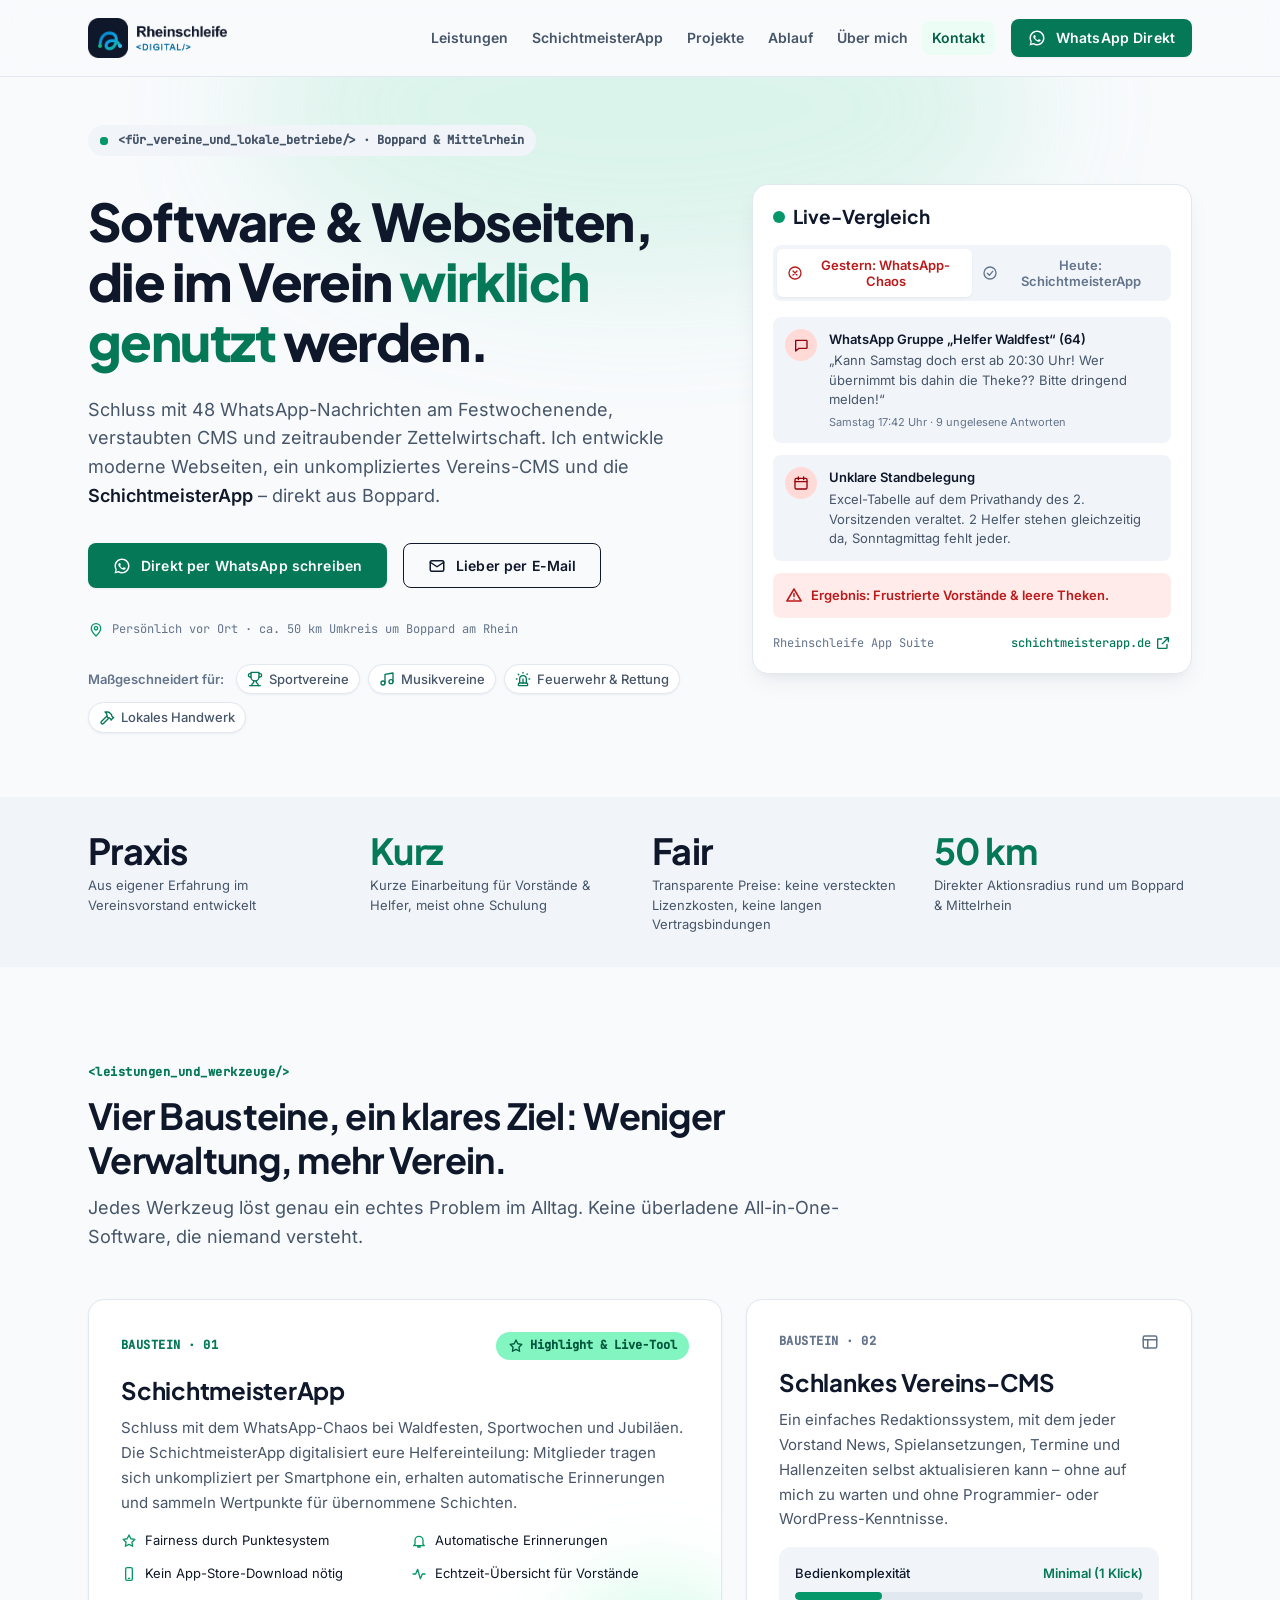
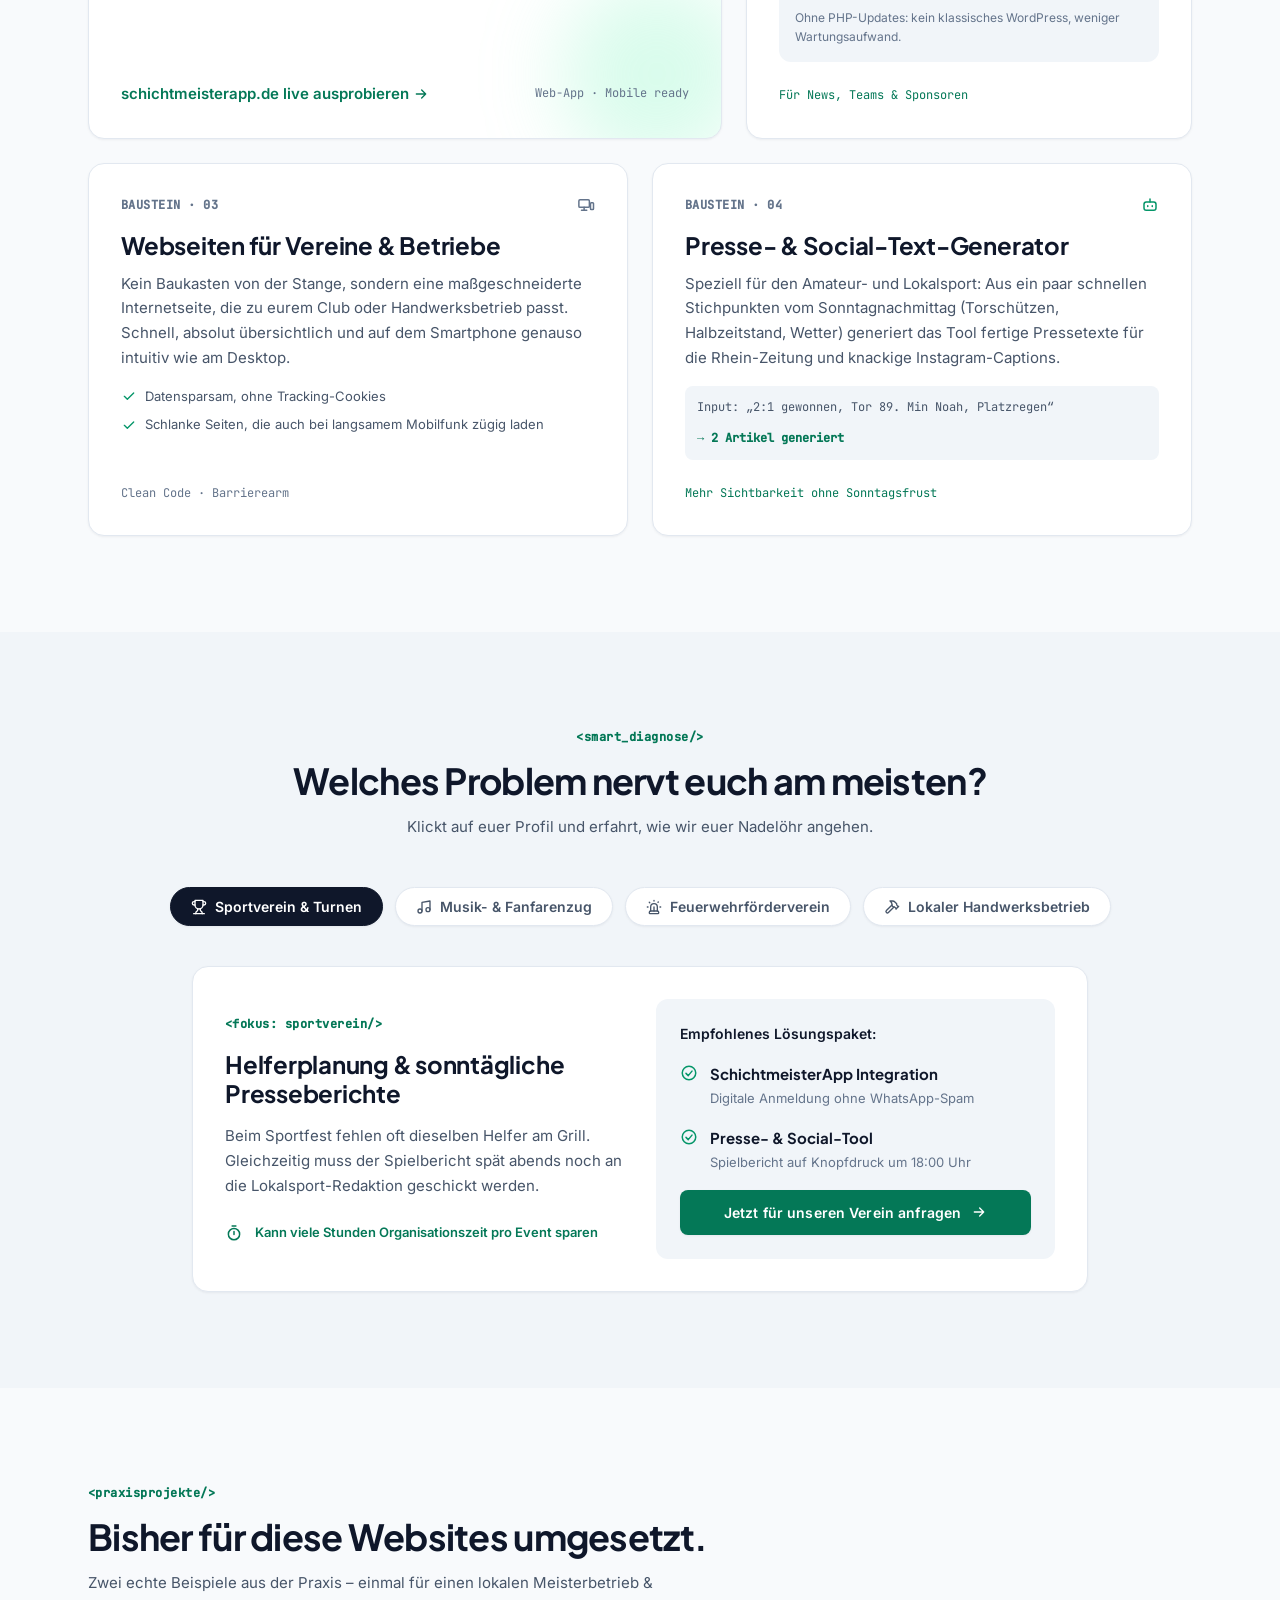
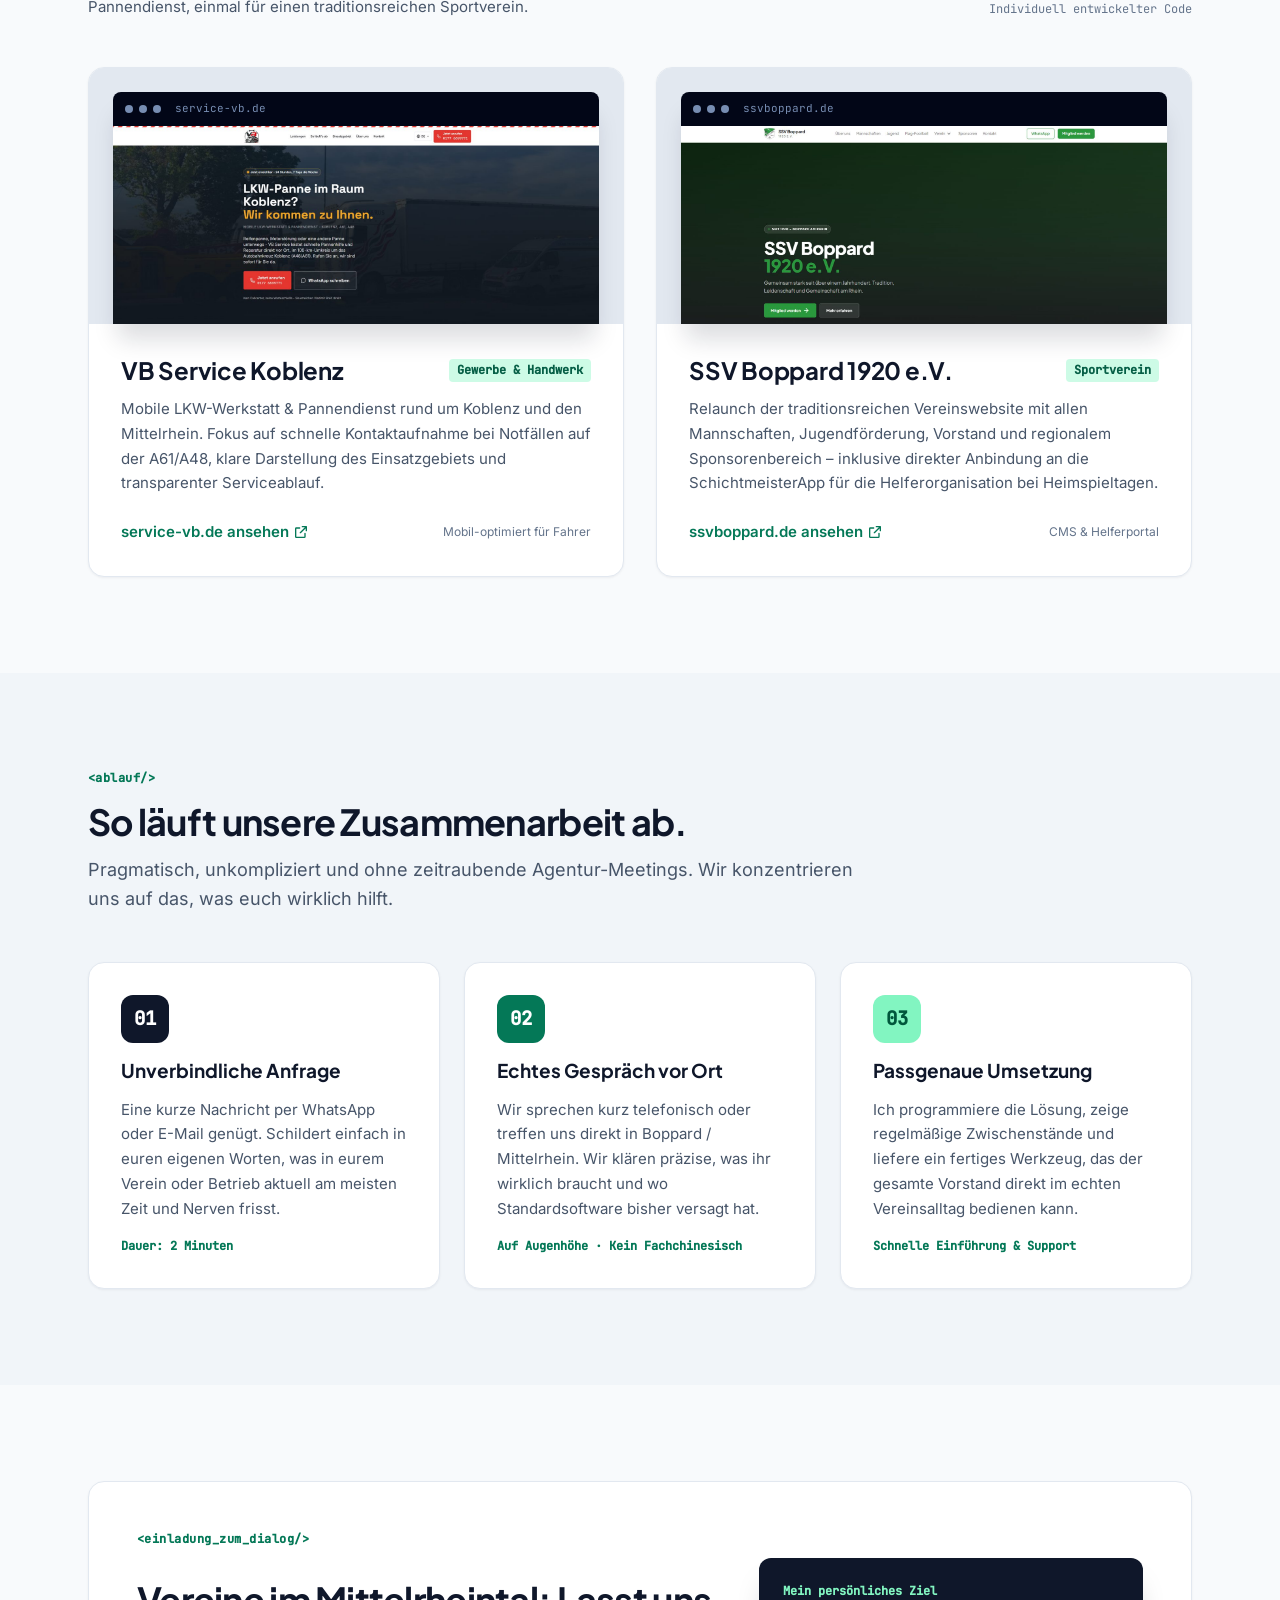
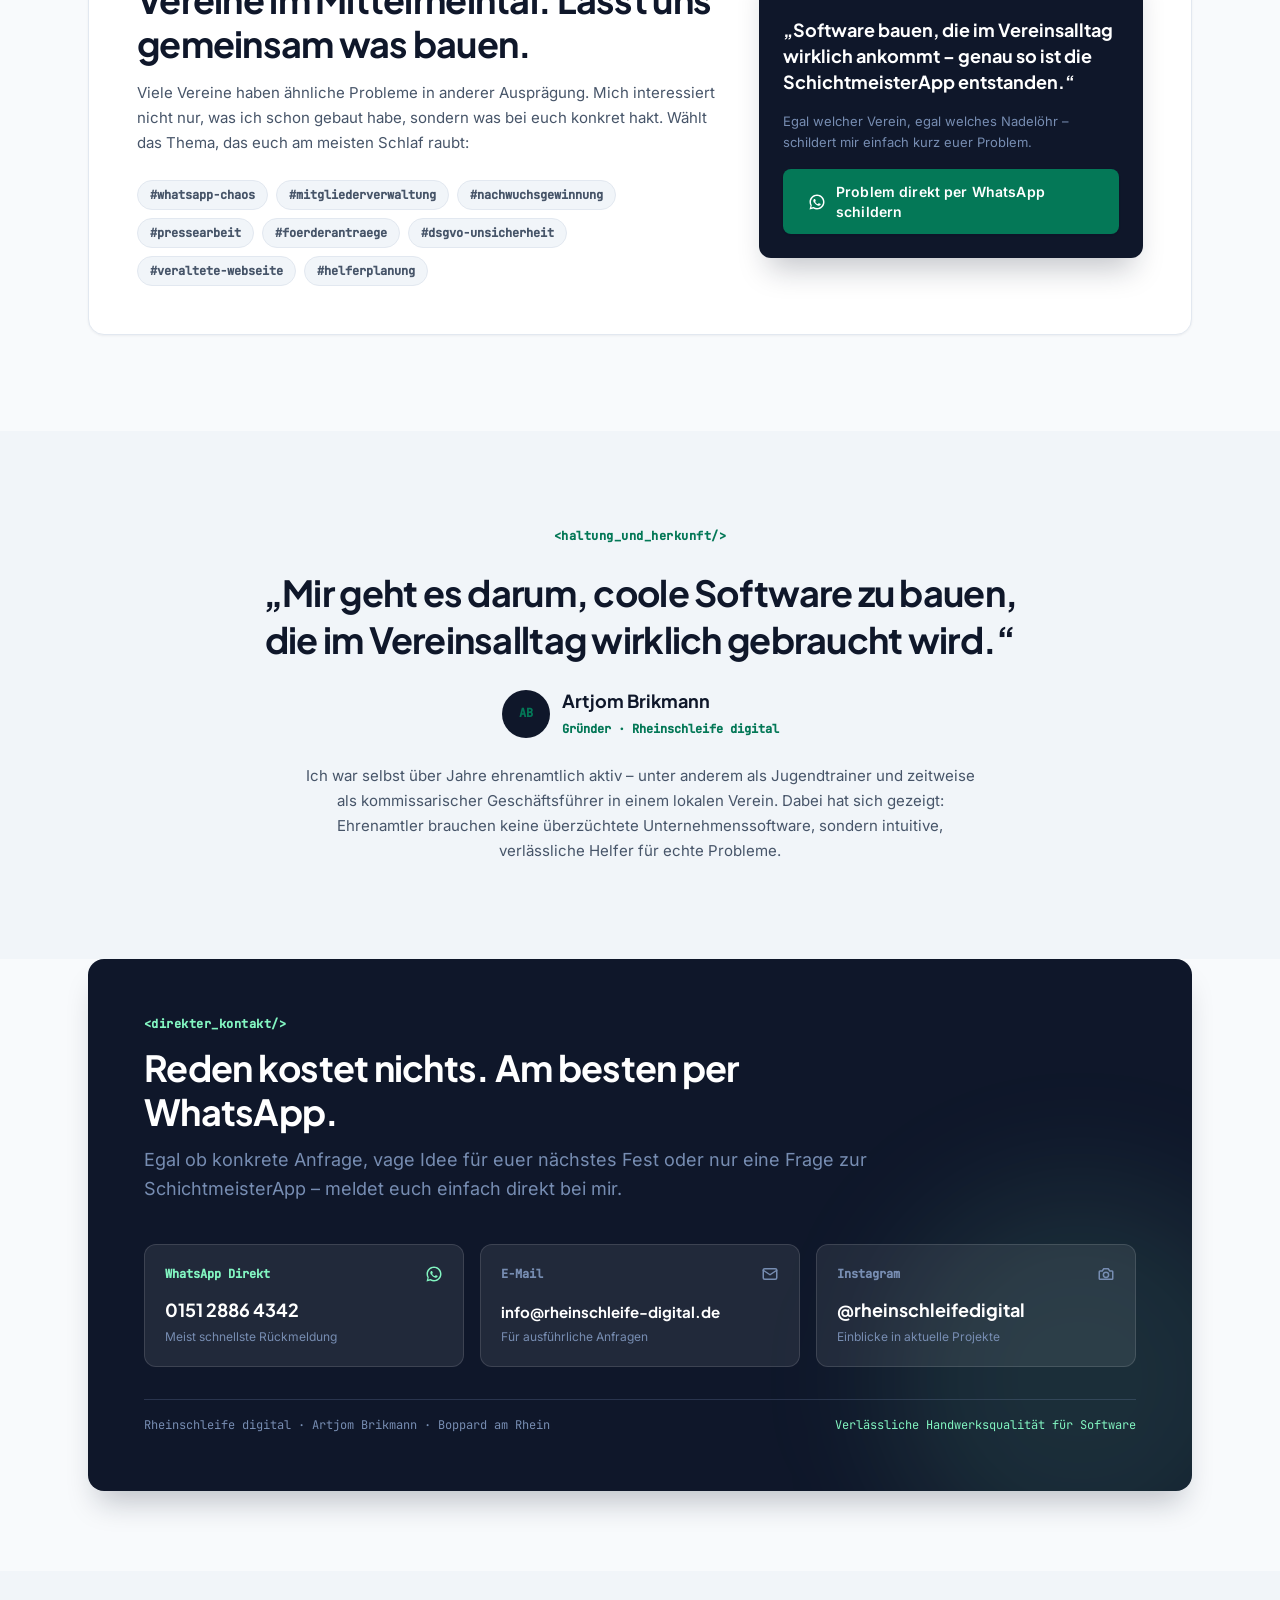
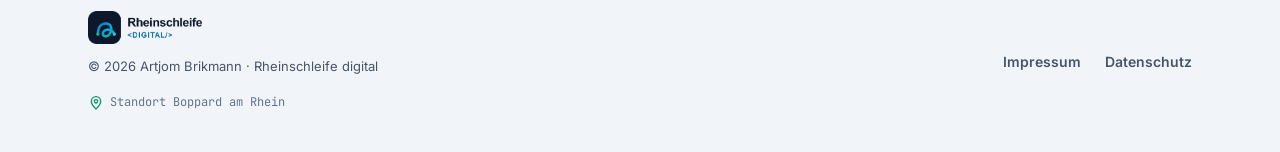
==== commit d2b678ef: "Absolute Werbeaussagen entschärft, Impressum und Datenschutz ergänzt Co-Authored-By: Claude Sonnet 5" ====
--- a/index.html
+++ b/index.html
@@ -213,7 +213,7 @@
           </div>
           <div class="result result-good">
             <svg class="icon" aria-hidden="true"><use href="#i-verified"/></svg>
-            Ergebnis: 100% besetzte Schichten &amp; entspannter Vorstand.
+            Ergebnis: Besetzte Schichten &amp; entspannter Vorstand.
           </div>
         </div>
 
@@ -232,16 +232,16 @@
   <section class="stats" aria-label="Auf einen Blick">
     <div class="wrap stats-grid">
       <div class="stat">
-        <span class="stat-value">100%</span>
-        <span class="stat-label">Ehrenamts-erprobt aus eigener Erfahrung im Vorstand</span>
+        <span class="stat-value">Praxis</span>
+        <span class="stat-label">Aus eigener Erfahrung im Vereinsvorstand entwickelt</span>
       </div>
       <div class="stat">
-        <span class="stat-value green">&lt; 5 Min</span>
-        <span class="stat-label">Einarbeitungszeit für Vorstandsmitglieder &amp; Helfer</span>
+        <span class="stat-value green">Kurz</span>
+        <span class="stat-label">Kurze Einarbeitung für Vorstände &amp; Helfer, meist ohne Schulung</span>
       </div>
       <div class="stat">
-        <span class="stat-value">0 €</span>
-        <span class="stat-label">Versteckte Lizenz-Kostenfallen oder Agentur-Knebelverträge</span>
+        <span class="stat-value">Fair</span>
+        <span class="stat-label">Transparente Preise: keine versteckten Lizenzkosten, keine langen Vertragsbindungen</span>
       </div>
       <div class="stat">
         <span class="stat-value green">50 km</span>
@@ -305,7 +305,7 @@
             <div class="mini-box">
               <div class="row"><span>Bedienkomplexität</span><span>Minimal (1 Klick)</span></div>
               <div class="meter" aria-hidden="true"><span></span></div>
-              <small>Garantiert ohne PHP-Updates oder zerschossene Layouts.</small>
+              <small>Ohne PHP-Updates: kein klassisches WordPress, weniger Wartungsaufwand.</small>
             </div>
           </div>
           <div class="module-foot"><span class="note green">Für News, Teams &amp; Sponsoren</span></div>
@@ -324,8 +324,8 @@
               Smartphone genauso intuitiv wie am Desktop.
             </p>
             <ul class="check-list">
-              <li><svg class="icon-sm" aria-hidden="true"><use href="#i-check"/></svg>100% DSGVO-konform ohne Cookie-Banner-Wahnsinn</li>
-              <li><svg class="icon-sm" aria-hidden="true"><use href="#i-check"/></svg>Blitzschnelle Ladezeiten auch im ländlichen Mobilfunknetz</li>
+              <li><svg class="icon-sm" aria-hidden="true"><use href="#i-check"/></svg>Datensparsam, ohne Tracking-Cookies</li>
+              <li><svg class="icon-sm" aria-hidden="true"><use href="#i-check"/></svg>Schlanke Seiten, die auch bei langsamem Mobilfunk zügig laden</li>
             </ul>
           </div>
           <div class="module-foot"><span class="note">Clean Code · Barrierearm</span></div>
@@ -360,7 +360,7 @@
       <div class="section-head center">
         <span class="eyebrow">&lt;smart_diagnose/&gt;</span>
         <h2>Welches Problem nervt euch am meisten?</h2>
-        <p>Klickt auf euer Profil und erfahrt, wie wir euer Nadelöhr in wenigen Tagen schließen.</p>
+        <p>Klickt auf euer Profil und erfahrt, wie wir euer Nadelöhr angehen.</p>
       </div>
 
       <div class="pill-row" role="group" aria-label="Vereinsprofil wählen">
@@ -374,10 +374,10 @@
         <div class="finder-copy">
           <span class="eyebrow" id="clubTag">&lt;fokus: sportverein/&gt;</span>
           <h3 id="clubHeading">Helferplanung &amp; sonntägliche Presseberichte</h3>
-          <p id="clubDesc">Beim Sportfest fehlen immer dieselben Helfer am Grill. Gleichzeitig muss der Spielbericht spät abends noch an die Lokalsport-Redaktion geschickt werden.</p>
+          <p id="clubDesc">Beim Sportfest fehlen oft dieselben Helfer am Grill. Gleichzeitig muss der Spielbericht spät abends noch an die Lokalsport-Redaktion geschickt werden.</p>
           <div class="impact">
             <svg class="icon" aria-hidden="true"><use href="#i-timer"/></svg>
-            <span id="clubImpact">Spart ca. 8–12 Stunden Organisationszeit pro Event</span>
+            <span id="clubImpact">Kann viele Stunden Organisationszeit pro Event sparen</span>
           </div>
         </div>
         <div class="finder-aside">
@@ -414,7 +414,7 @@
           <h2>Bisher für diese Websites umgesetzt.</h2>
           <p>Zwei echte Beispiele aus der Praxis – einmal für einen lokalen Meisterbetrieb &amp; Pannendienst, einmal für einen traditionsreichen Sportverein.</p>
         </div>
-        <span class="note">100% maßgeschneiderter Code</span>
+        <span class="note">Individuell entwickelter Code</span>
       </div>
 
       <div class="projects">
@@ -431,7 +431,7 @@
                 <h3>VB Service Koblenz</h3>
                 <span class="tag-soft">Gewerbe &amp; Handwerk</span>
               </div>
-              <p>Mobile LKW-Werkstatt &amp; Pannendienst rund um Koblenz und den Mittelrhein. Fokus auf sofortige Conversion bei Notfällen auf der A61/A48, klare Darstellung des Einsatzgebiets und transparenter Serviceablauf.</p>
+              <p>Mobile LKW-Werkstatt &amp; Pannendienst rund um Koblenz und den Mittelrhein. Fokus auf schnelle Kontaktaufnahme bei Notfällen auf der A61/A48, klare Darstellung des Einsatzgebiets und transparenter Serviceablauf.</p>
             </div>
             <div class="project-foot">
               <a class="text-link" href="https://www.service-vb.de" target="_blank" rel="noopener">
@@ -456,7 +456,7 @@
                 <h3>SSV Boppard 1920 e.V.</h3>
                 <span class="tag-soft">Sportverein</span>
               </div>
-              <p>Vollständiger Relaunch der traditionsreichen Vereinswebsite mit allen Mannschaften, Jugendförderung, Vorstand und regionalem Sponsorenbereich – inklusive nahtloser Anbindung an die SchichtmeisterApp für die Helferorganisation bei Heimspieltagen.</p>
+              <p>Relaunch der traditionsreichen Vereinswebsite mit allen Mannschaften, Jugendförderung, Vorstand und regionalem Sponsorenbereich – inklusive direkter Anbindung an die SchichtmeisterApp für die Helferorganisation bei Heimspieltagen.</p>
             </div>
             <div class="project-foot">
               <a class="text-link" href="https://www.ssvboppard.de" target="_blank" rel="noopener">
@@ -496,7 +496,7 @@
         <li class="step">
           <span class="step-num">03</span>
           <h3>Passgenaue Umsetzung</h3>
-          <p>Ich programmiere die Lösung, zeige regelmäßige Zwischenstände und liefere ein fertiges Werkzeug, das der gesamte Vorstand sofort im echten Vereinsalltag bedienen kann.</p>
+          <p>Ich programmiere die Lösung, zeige regelmäßige Zwischenstände und liefere ein fertiges Werkzeug, das der gesamte Vorstand direkt im echten Vereinsalltag bedienen kann.</p>
           <span class="step-note">Schnelle Einführung &amp; Support</span>
         </li>
       </ol>
@@ -510,7 +510,7 @@
         <div class="invite-main">
           <span class="eyebrow">&lt;einladung_zum_dialog/&gt;</span>
           <h2>Vereine im Mittelrheintal: Lasst uns gemeinsam was bauen.</h2>
-          <p>Jeder Verein hat dieselben Probleme in anderer Ausprägung. Mich interessiert nicht nur, was ich schon gebaut habe, sondern was bei euch konkret hakt. Wählt das Thema, das euch am meisten Schlaf raubt:</p>
+          <p>Viele Vereine haben ähnliche Probleme in anderer Ausprägung. Mich interessiert nicht nur, was ich schon gebaut habe, sondern was bei euch konkret hakt. Wählt das Thema, das euch am meisten Schlaf raubt:</p>
           <ul class="topics" aria-label="Themen">
             <li><button class="topic-btn" type="button" aria-pressed="false">#whatsapp-chaos</button></li>
             <li><button class="topic-btn" type="button" aria-pressed="false">#mitgliederverwaltung</button></li>
@@ -568,7 +568,7 @@
             <span class="contact-top">WhatsApp Direkt <svg class="icon" aria-hidden="true"><use href="#i-whatsapp"/></svg></span>
             <span>
               <span class="contact-value">0151 2886 4342</span>
-              <small>Schnellste Rückmeldung</small>
+              <small>Meist schnellste Rückmeldung</small>
             </span>
           </a>
           <a class="contact-item" href="mailto:info@rheinschleife-digital.de">
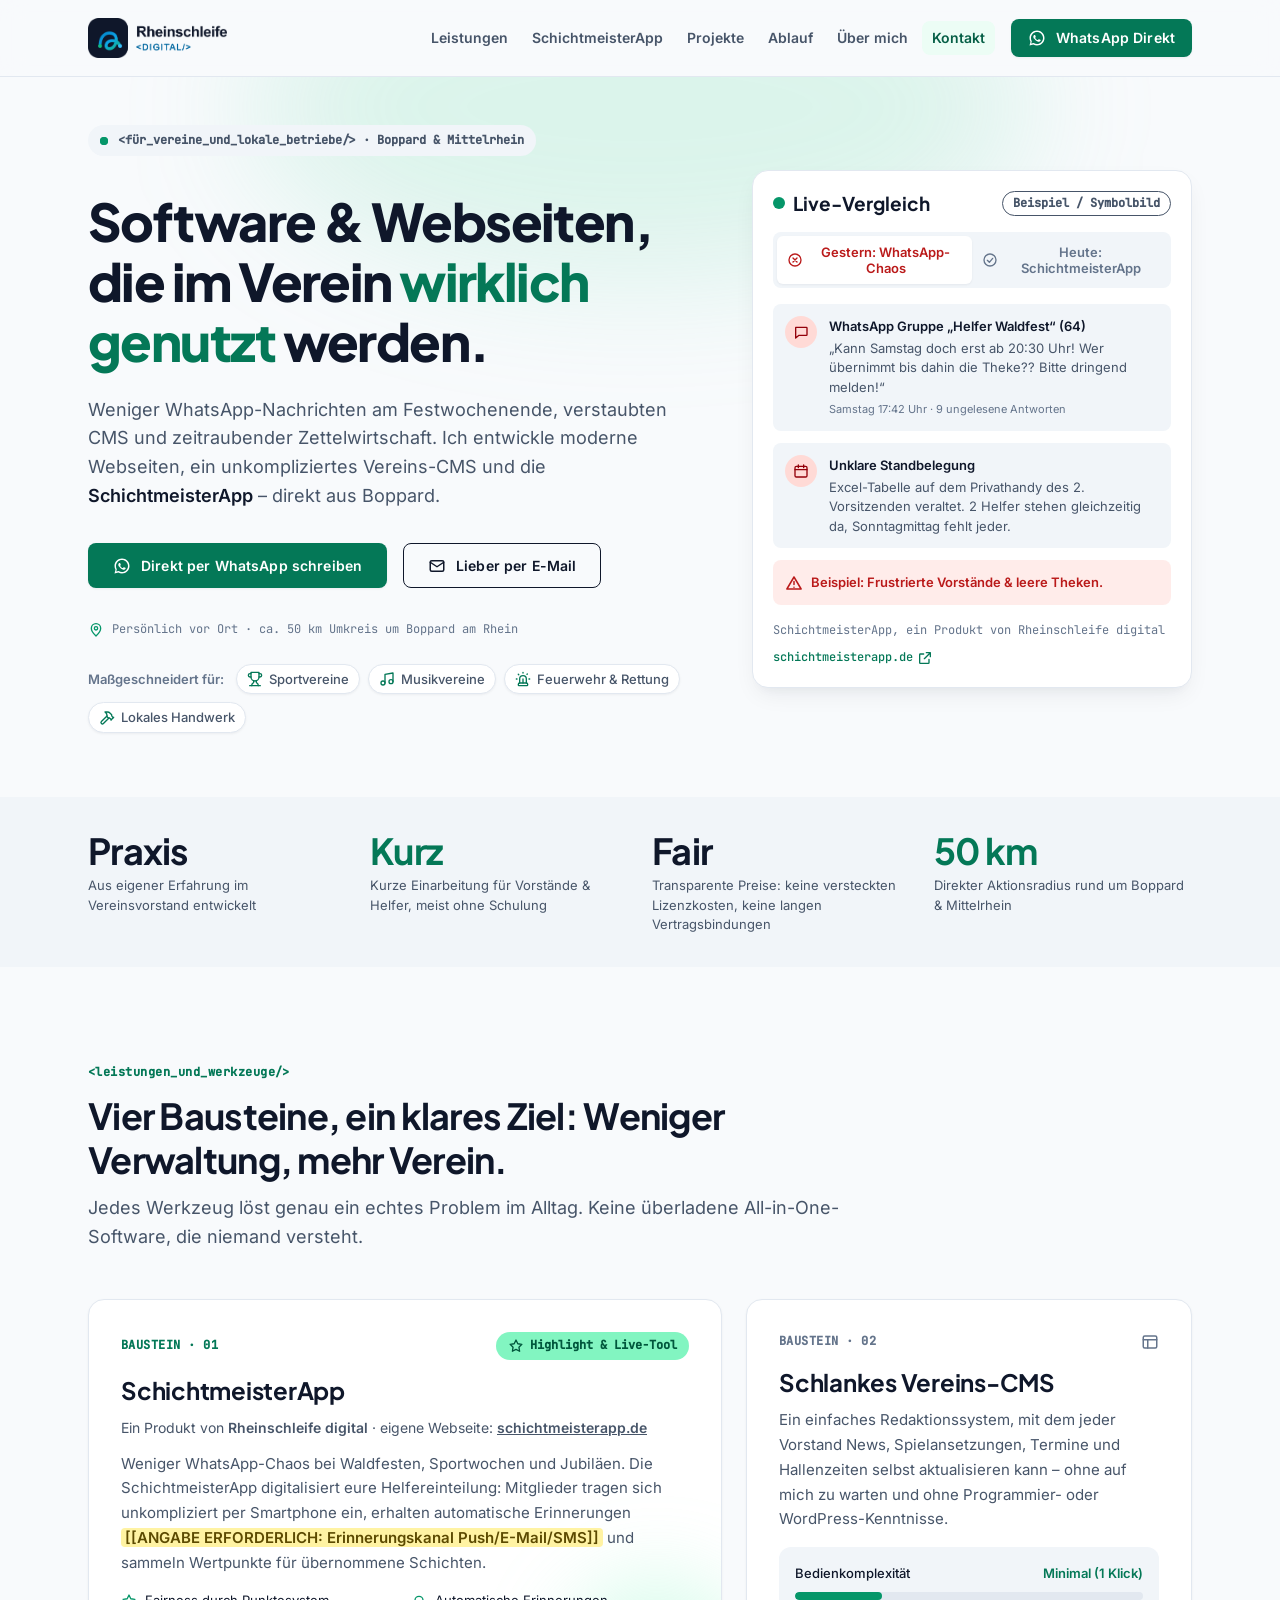
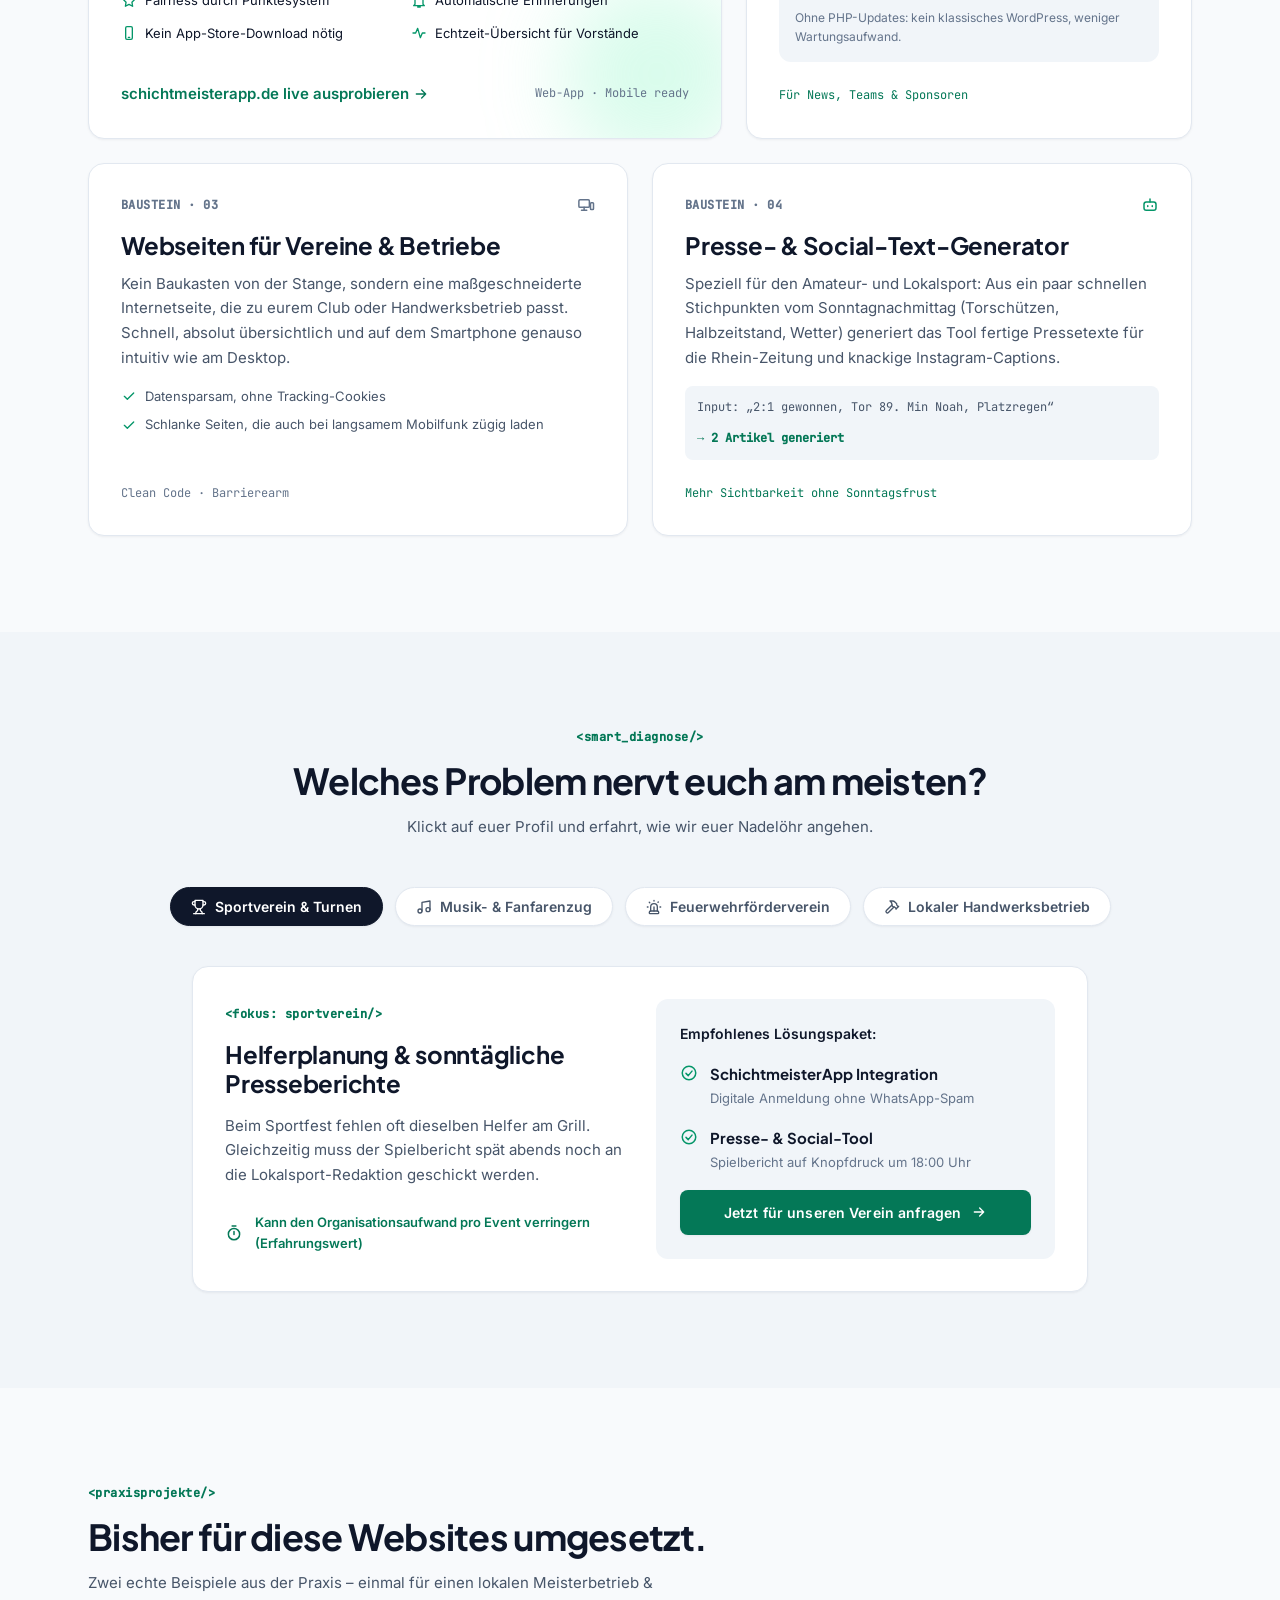
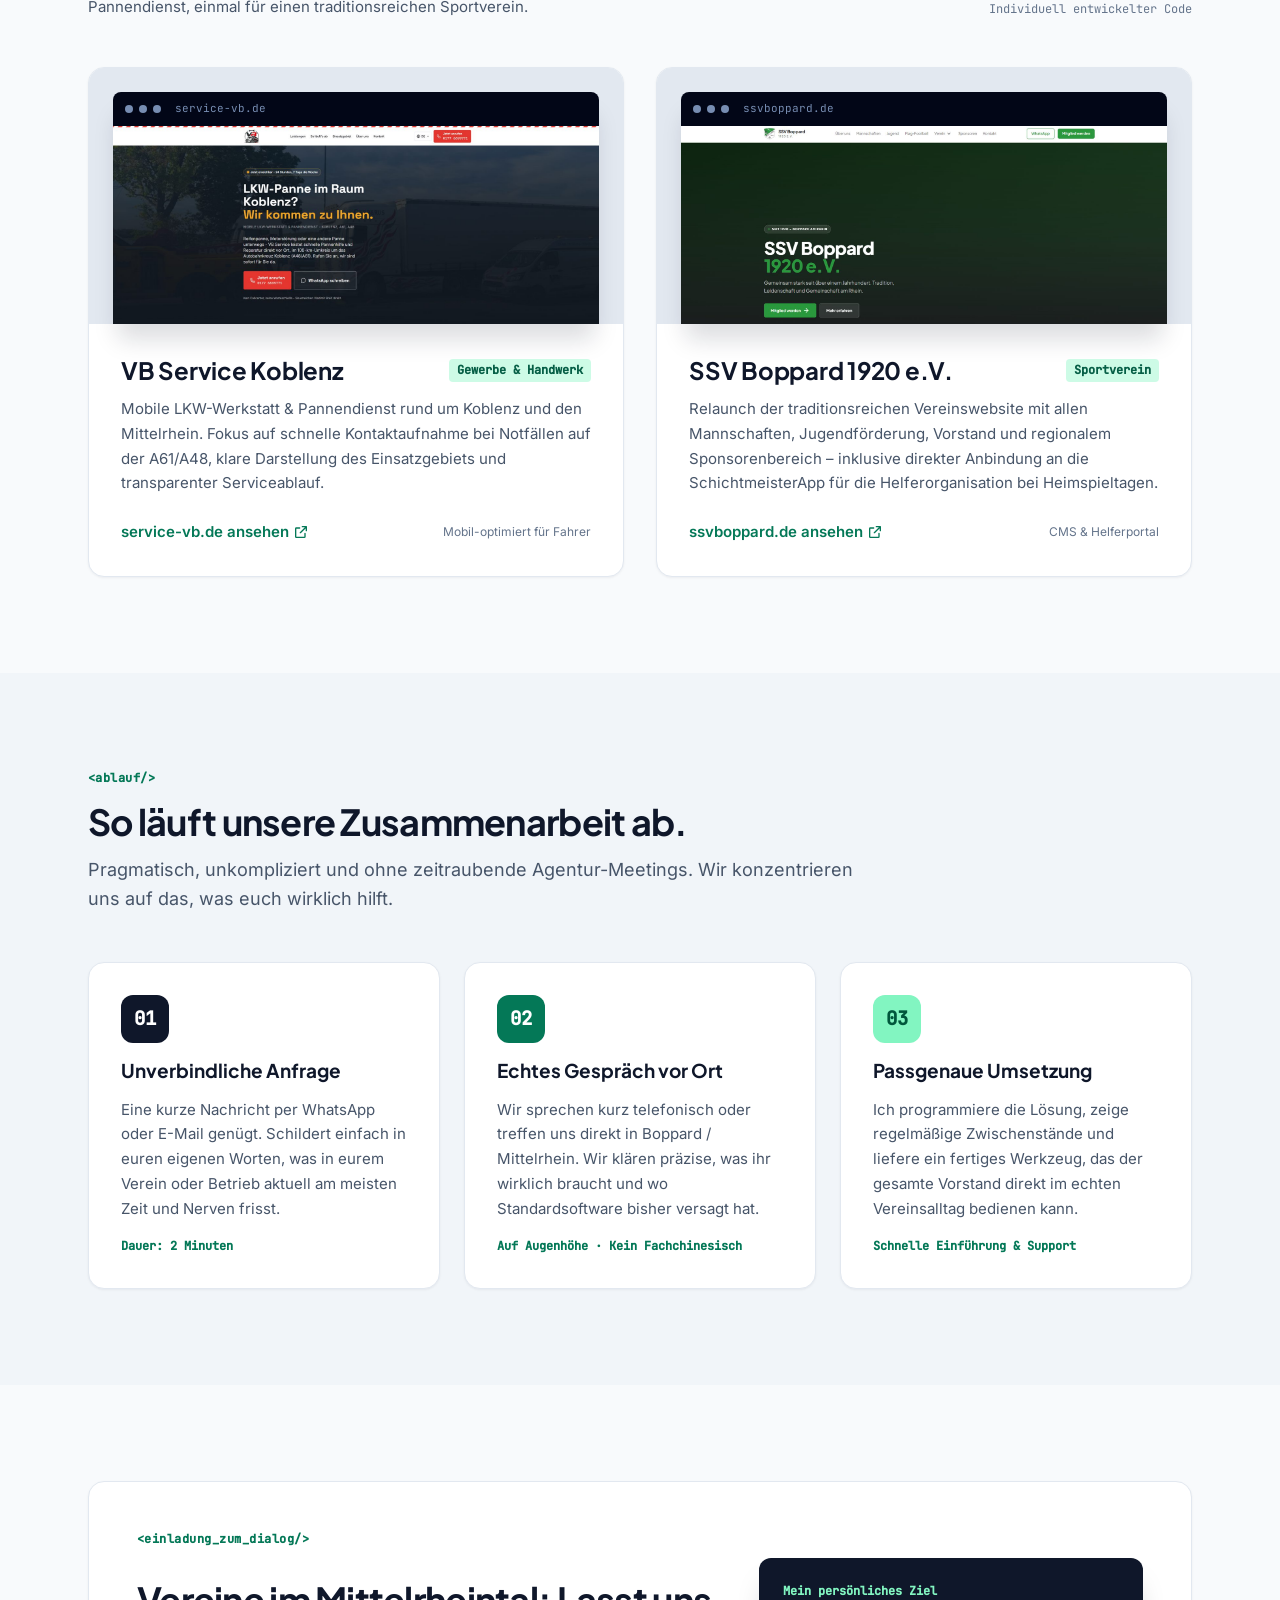
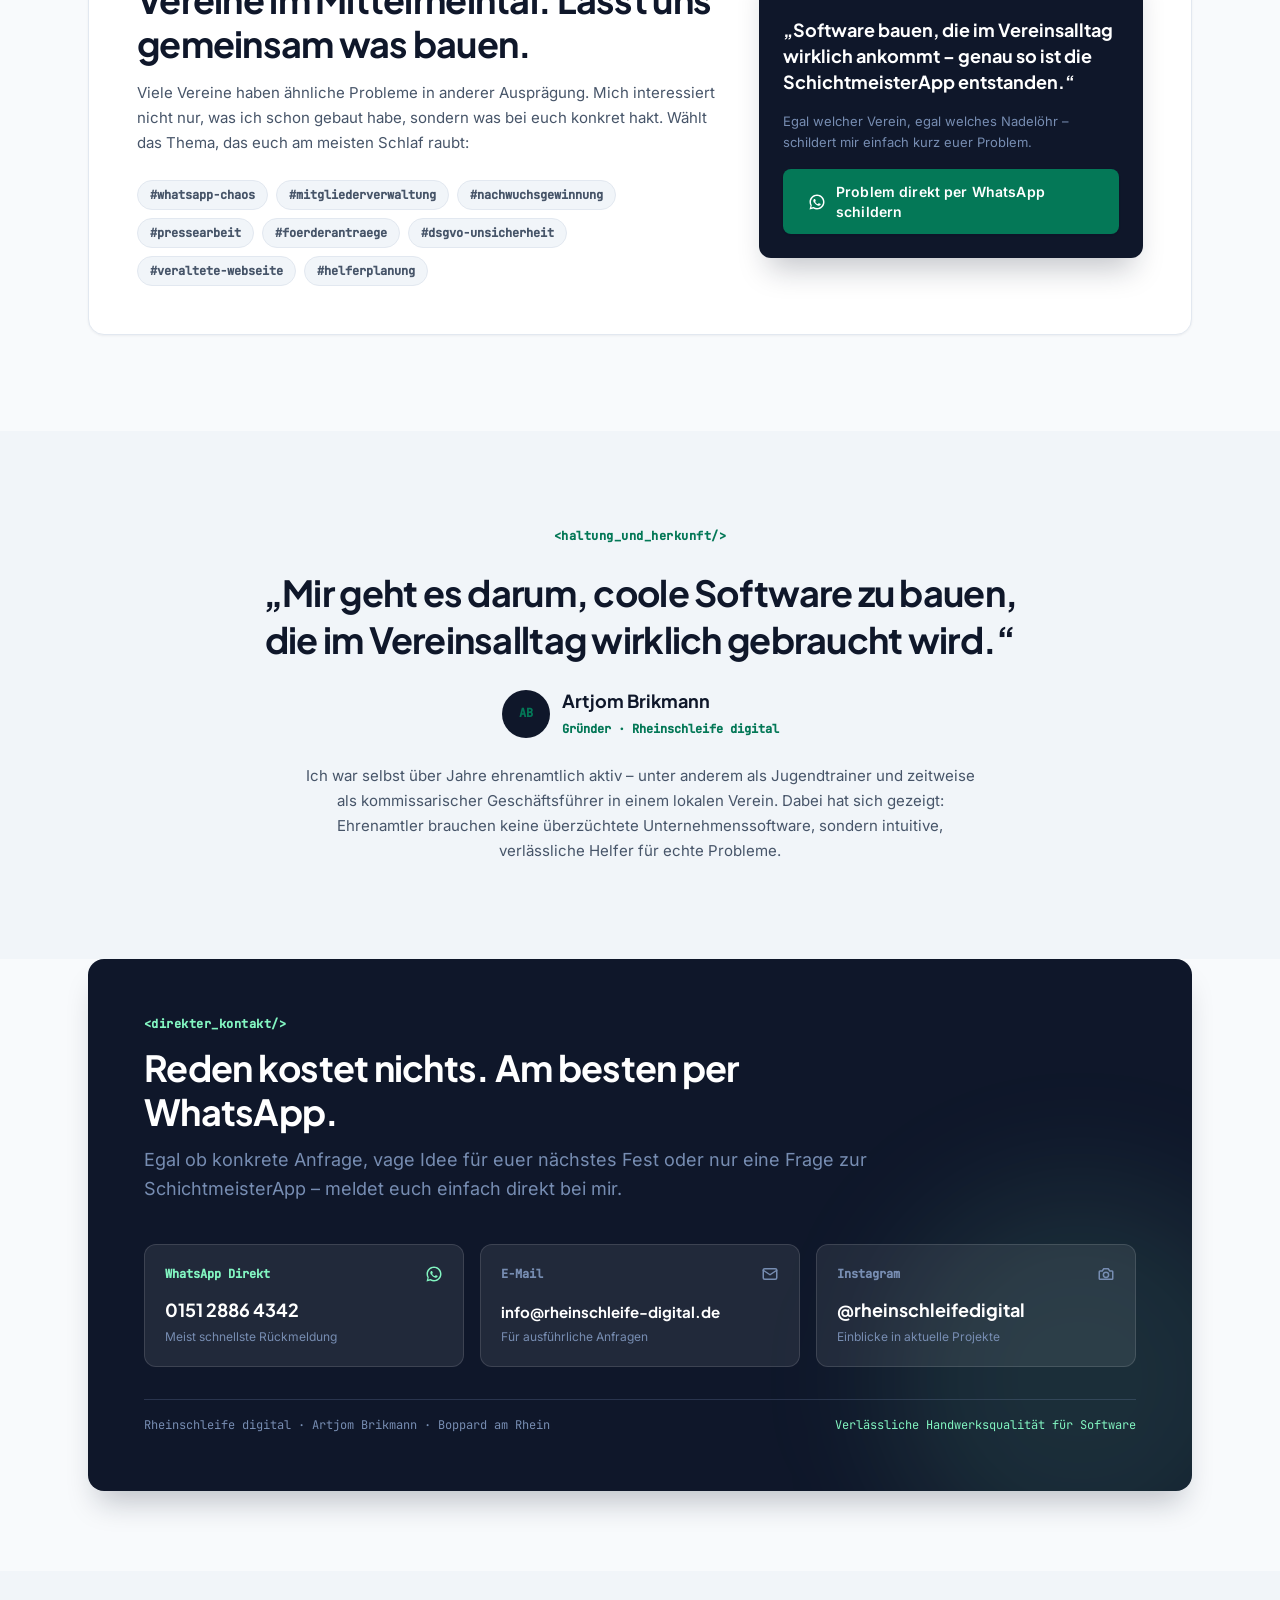
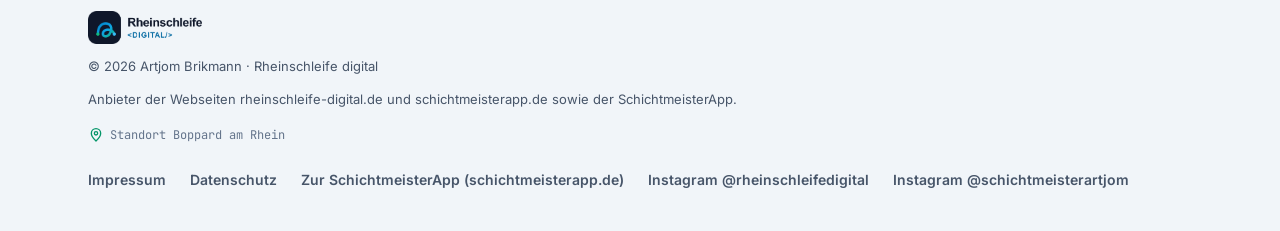
==== commit 42e4bab5: "feat(brand,copy,seo): SchichtmeisterApp als Produkt von Rheinschleife digital, Beispiel-Kennzeichnun" ====
--- a/index.html
+++ b/index.html
@@ -3,7 +3,7 @@
 <head>
 <meta charset="UTF-8">
 <meta name="viewport" content="width=device-width, initial-scale=1.0">
-<title>Rheinschleife digital – Webseiten &amp; digitale Lösungen für Vereine und kleine Unternehmen</title>
+<title>Rheinschleife digital: Webseiten &amp; digitale Lösungen für Vereine und kleine Unternehmen in Boppard</title>
 <meta name="description" content="Moderne Webseiten, ein einfaches Vereins-CMS, die SchichtmeisterApp und ein Presse-Textgenerator für Vereine – gebaut von Artjom Brikmann in Boppard. Für Vereine und kleine Unternehmen im Umkreis von 50 km.">
 <link rel="canonical" href="https://www.rheinschleife-digital.de/">
 <meta property="og:title" content="Rheinschleife digital">
@@ -25,18 +25,37 @@
 <script type="application/ld+json">
 {
   "@context": "https://schema.org",
-  "@type": "ProfessionalService",
-  "name": "Rheinschleife digital",
-  "url": "https://www.rheinschleife-digital.de/",
-  "logo": "https://www.rheinschleife-digital.de/assets/logo.png",
-  "email": "info@rheinschleife-digital.de",
-  "areaServed": {
-    "@type": "GeoCircle",
-    "geoMidpoint": { "@type": "GeoCoordinates", "latitude": 50.2311, "longitude": 7.5911 },
-    "geoRadius": "50000"
-  },
-  "founder": { "@type": "Person", "name": "Artjom Brikmann" },
-  "sameAs": ["https://www.instagram.com/rheinschleifedigital/"]
+  "@graph": [
+    {
+      "@type": "ProfessionalService",
+      "@id": "https://www.rheinschleife-digital.de/#org",
+      "name": "Rheinschleife digital",
+      "url": "https://www.rheinschleife-digital.de/",
+      "logo": "https://www.rheinschleife-digital.de/assets/logo.png",
+      "email": "info@rheinschleife-digital.de",
+      "address": { "@type": "PostalAddress", "addressLocality": "Boppard", "postalCode": "56154", "addressCountry": "DE" },
+      "areaServed": {
+        "@type": "GeoCircle",
+        "geoMidpoint": { "@type": "GeoCoordinates", "latitude": 50.2311, "longitude": 7.5911 },
+        "geoRadius": "50000"
+      },
+      "founder": { "@type": "Person", "name": "Artjom Brikmann" },
+      "sameAs": [
+        "https://www.instagram.com/rheinschleifedigital/",
+        "https://www.instagram.com/schichtmeisterartjom/"
+      ]
+    },
+    {
+      "@type": "SoftwareApplication",
+      "name": "SchichtmeisterApp",
+      "url": "https://www.schichtmeisterapp.de/",
+      "applicationCategory": "BusinessApplication",
+      "operatingSystem": "Web",
+      "inLanguage": "de",
+      "description": "Digitale Helferplanung für Vereine mit Schicht-Marktplatz, automatischen Erinnerungen und Punktesystem.",
+      "provider": { "@id": "https://www.rheinschleife-digital.de/#org" }
+    }
+  ]
 }
 </script>
 </head>
@@ -115,7 +134,7 @@
         </p>
         <h1>Software &amp; Webseiten, die im Verein <span class="accent">wirklich genutzt</span> werden.</h1>
         <p class="hero-lead">
-          Schluss mit 48 WhatsApp-Nachrichten am Festwochenende, verstaubten CMS
+          Weniger WhatsApp-Nachrichten am Festwochenende, verstaubten CMS
           und zeitraubender Zettelwirtschaft. Ich entwickle moderne Webseiten,
           ein unkompliziertes Vereins-CMS und die <strong>SchichtmeisterApp</strong>
           – direkt aus Boppard.
@@ -150,6 +169,7 @@
         <div class="sandbox-head">
           <span class="dot" aria-hidden="true"></span>
           <h2>Live-Vergleich</h2>
+          <span class="sandbox-tag">Beispiel / Symbolbild</span>
         </div>
 
         <div class="tabs" role="tablist" aria-label="Vorher/Nachher">
@@ -181,7 +201,7 @@
           </div>
           <div class="result result-bad">
             <svg class="icon" aria-hidden="true"><use href="#i-alert"/></svg>
-            Ergebnis: Frustrierte Vorstände &amp; leere Theken.
+            Beispiel: Frustrierte Vorstände &amp; leere Theken.
           </div>
         </div>
 
@@ -197,7 +217,7 @@
             </div>
             <div class="bar" aria-hidden="true"><span></span></div>
             <div class="app-card-foot">
-              <span>Automatische Erinnerung aktiv (SMS/Push)</span>
+              <span>Automatische Erinnerung aktiv <span class="todo">[[ANGABE ERFORDERLICH: Erinnerungskanal Push/E-Mail/SMS]]</span></span>
               <span class="ok">Status: Gesichert</span>
             </div>
           </div>
@@ -213,12 +233,12 @@
           </div>
           <div class="result result-good">
             <svg class="icon" aria-hidden="true"><use href="#i-verified"/></svg>
-            Ergebnis: Besetzte Schichten &amp; entspannter Vorstand.
+            Beispiel: Besetzte Schichten &amp; entspannter Vorstand.
           </div>
         </div>
 
         <div class="sandbox-foot">
-          <span>Rheinschleife App Suite</span>
+          <span>SchichtmeisterApp, ein Produkt von Rheinschleife digital</span>
           <a class="text-link" href="https://www.schichtmeisterapp.de" target="_blank" rel="noopener">
             schichtmeisterapp.de
             <svg class="icon-sm" aria-hidden="true"><use href="#i-external"/></svg>
@@ -268,10 +288,11 @@
               <span class="module-badge"><svg class="icon-sm" aria-hidden="true"><use href="#i-star"/></svg>Highlight &amp; Live-Tool</span>
             </div>
             <h3>SchichtmeisterApp</h3>
+            <p class="product-of">Ein Produkt von <strong>Rheinschleife digital</strong> · eigene Webseite: <a href="https://www.schichtmeisterapp.de" target="_blank" rel="noopener">schichtmeisterapp.de</a></p>
             <p>
-              Schluss mit dem WhatsApp-Chaos bei Waldfesten, Sportwochen und Jubiläen.
+              Weniger WhatsApp-Chaos bei Waldfesten, Sportwochen und Jubiläen.
               Die SchichtmeisterApp digitalisiert eure Helfereinteilung: Mitglieder tragen
-              sich unkompliziert per Smartphone ein, erhalten automatische Erinnerungen und
+              sich unkompliziert per Smartphone ein, erhalten automatische Erinnerungen <span class="todo">[[ANGABE ERFORDERLICH: Erinnerungskanal Push/E-Mail/SMS]]</span> und
               sammeln Wertpunkte für übernommene Schichten.
             </p>
             <ul class="feature-list">
@@ -377,7 +398,7 @@
           <p id="clubDesc">Beim Sportfest fehlen oft dieselben Helfer am Grill. Gleichzeitig muss der Spielbericht spät abends noch an die Lokalsport-Redaktion geschickt werden.</p>
           <div class="impact">
             <svg class="icon" aria-hidden="true"><use href="#i-timer"/></svg>
-            <span id="clubImpact">Kann viele Stunden Organisationszeit pro Event sparen</span>
+            <span id="clubImpact">Kann den Organisationsaufwand pro Event verringern (Erfahrungswert)</span>
           </div>
         </div>
         <div class="finder-aside">
@@ -604,11 +625,15 @@
         <img class="footer-logo" src="assets/logo.png" alt="Rheinschleife &lt;DIGITAL/&gt;" width="116" height="33" loading="lazy">
       </a>
       <p>© <span id="year"></span> Artjom Brikmann · Rheinschleife digital</p>
+      <p>Anbieter der Webseiten rheinschleife-digital.de und schichtmeisterapp.de sowie der SchichtmeisterApp.</p>
       <p class="footer-loc"><svg class="icon-sm" aria-hidden="true"><use href="#i-pin"/></svg>Standort Boppard am Rhein</p>
     </div>
     <nav class="footer-nav" aria-label="Rechtliches">
       <a href="impressum.html">Impressum</a>
       <a href="datenschutz.html">Datenschutz</a>
+      <a href="https://www.schichtmeisterapp.de" target="_blank" rel="noopener">Zur SchichtmeisterApp (schichtmeisterapp.de)</a>
+      <a href="https://www.instagram.com/rheinschleifedigital/" target="_blank" rel="noopener">Instagram @rheinschleifedigital</a>
+      <a href="https://www.instagram.com/schichtmeisterartjom/" target="_blank" rel="noopener">Instagram @schichtmeisterartjom</a>
     </nav>
   </div>
 </footer>
--- a/styles.css
+++ b/styles.css
@@ -695,3 +695,13 @@
 .chip .icon-sm { color: var(--green-text); }
 .footer-brand { display: flex; flex-direction: column; gap: 12px; }
 .footer-logo { display: block; height: 33px; width: auto; }
+.module-top { flex-wrap: wrap; }
+.module-index { white-space: nowrap; }
+.module-badge { white-space: nowrap; }
+
+/* Kennzeichnungen */
+.sandbox-tag { margin-left: auto; font-family: var(--font-mono); font-size: 12px; font-weight: 600; color: var(--ink-2); border: 1px solid var(--ink-2); border-radius: 999px; padding: 2px 10px; }
+.product-of { font-size: 14px; margin: 0 0 12px; }
+.product-of a { font-weight: 600; }
+.todo { background: #fff3a3; color: #5c4a00; padding: 0 4px; border-radius: 4px; font-weight: 700; }
+.footer-nav { flex-wrap: wrap; }
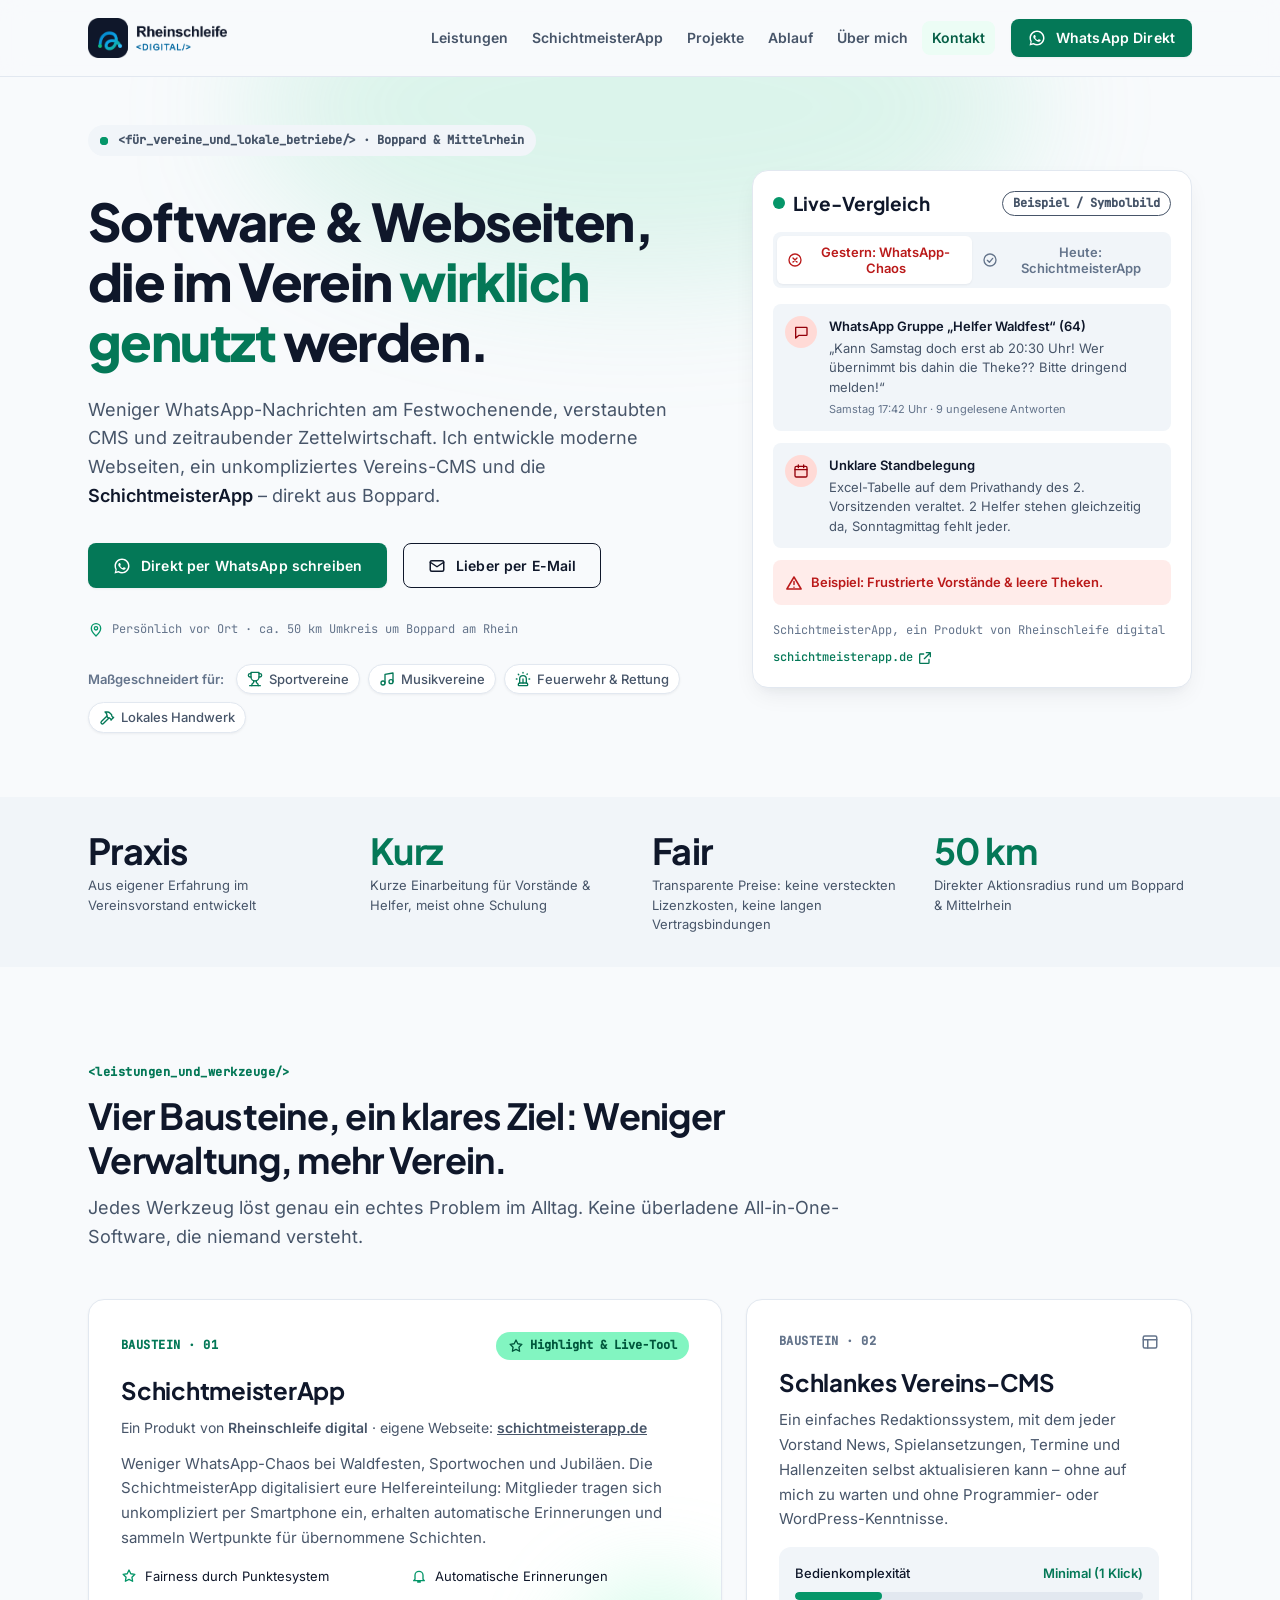
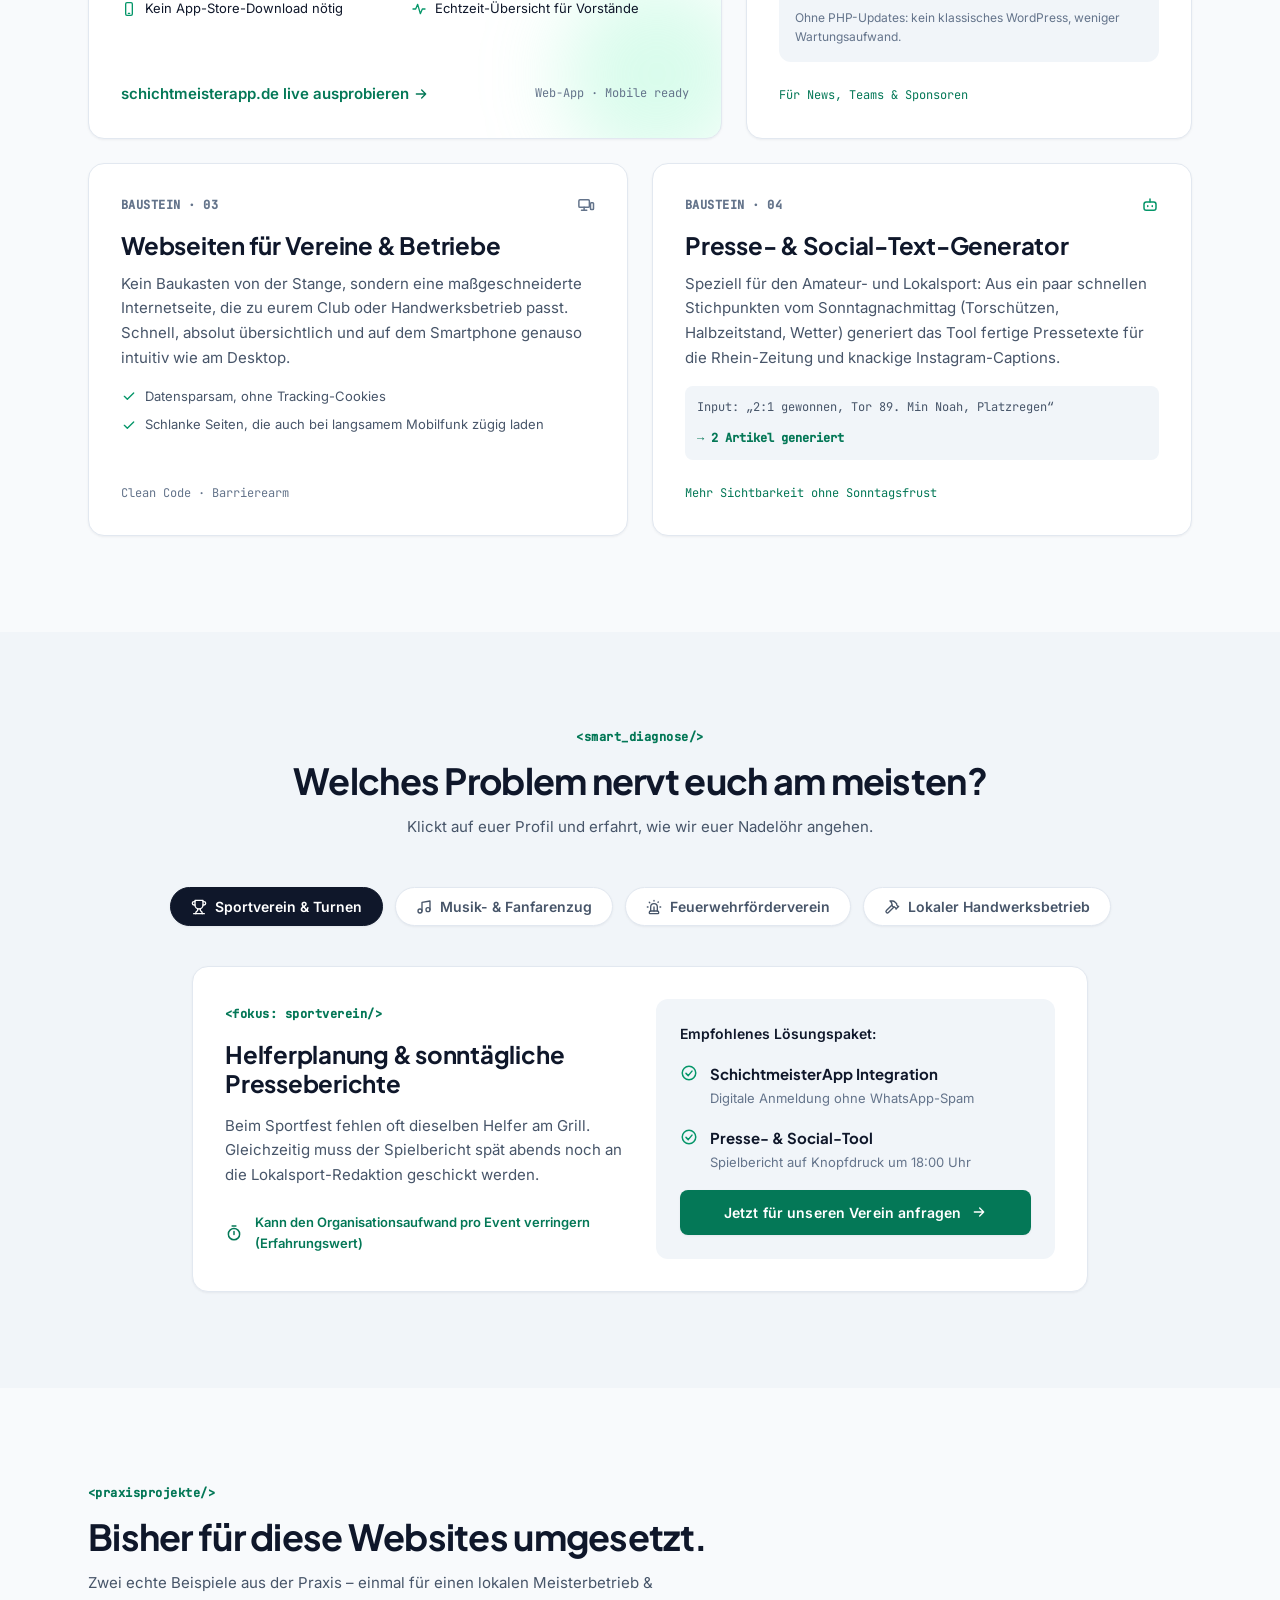
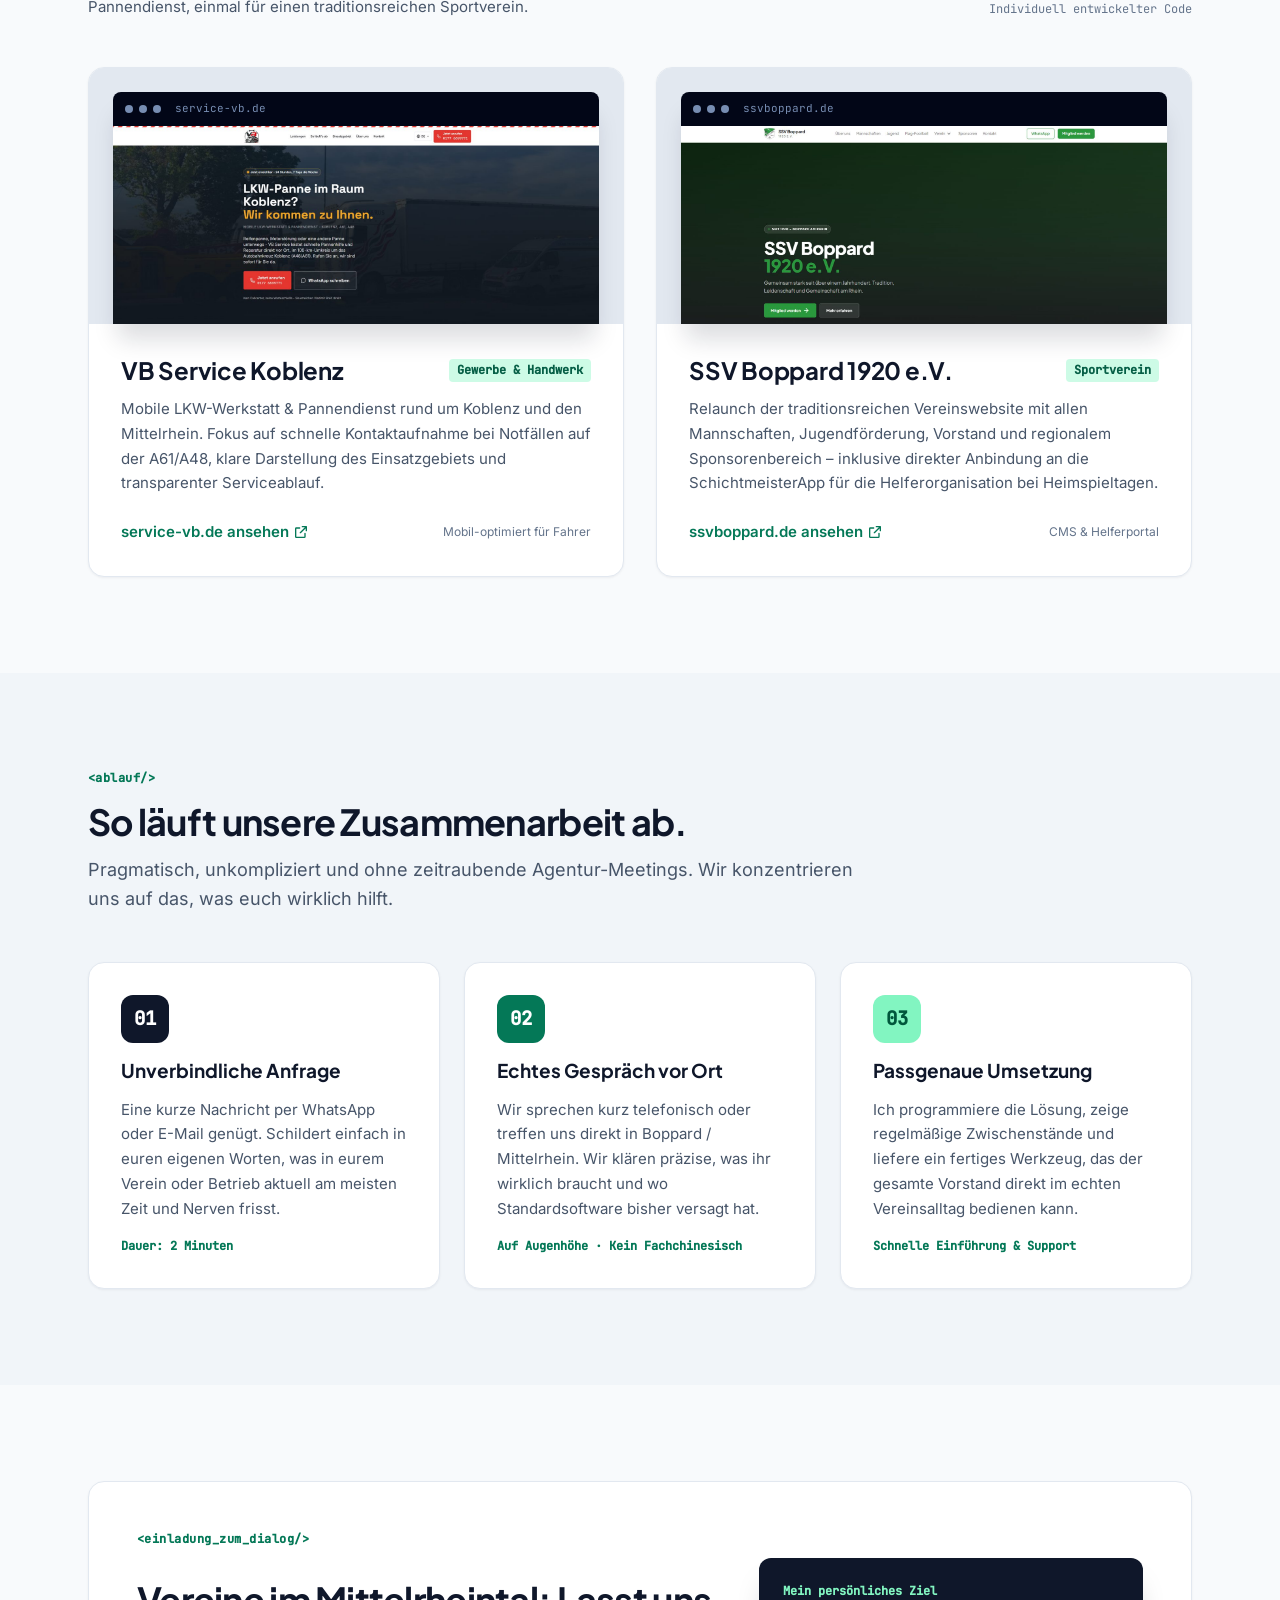
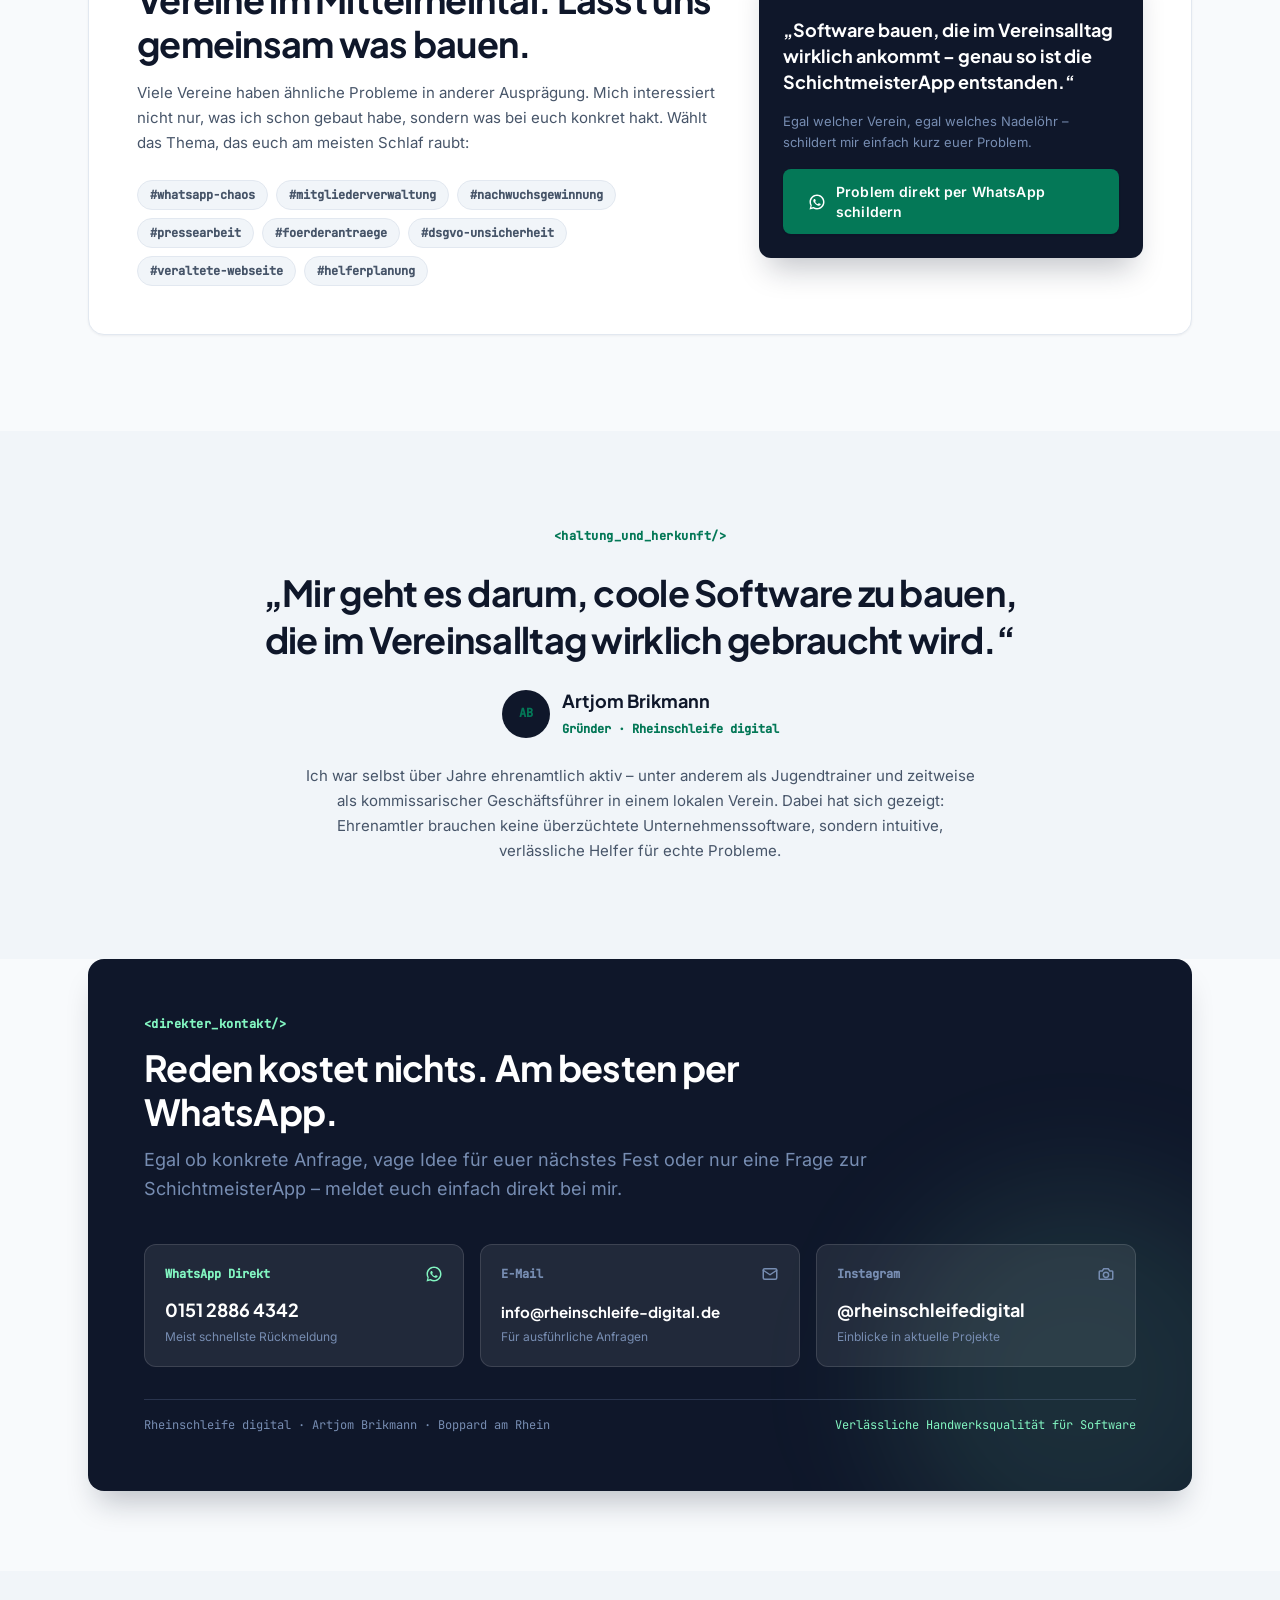
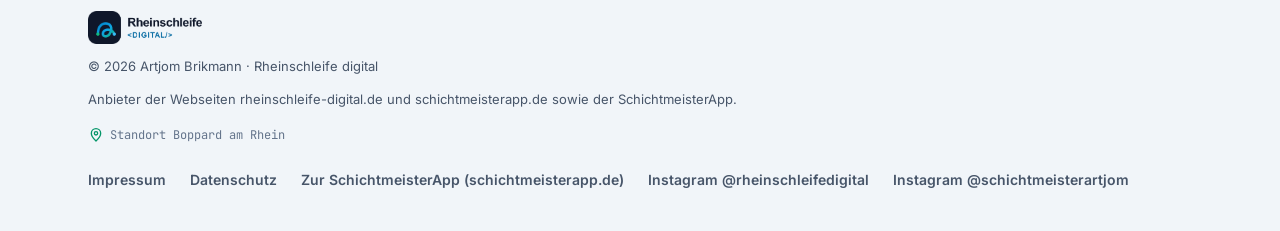
==== commit eb229c53: "fix(copy): Marker Erinnerungskanal entfernt Co-Authored-By: Claude Sonnet 5.5 <noreply@anthropic.com" ====
--- a/index.html
+++ b/index.html
@@ -17,6 +17,7 @@
 <meta name="twitter:description" content="Digitale Lösungen für Vereine und kleine Unternehmen rund um Boppard.">
 <meta name="twitter:image" content="https://www.rheinschleife-digital.de/assets/og-image.png">
 <meta name="theme-color" content="#0F172A">
+<link rel="icon" href="assets/favicon.ico" sizes="48x48">
 <link rel="icon" type="image/png" sizes="32x32" href="assets/favicon-32.png">
 <link rel="icon" type="image/png" sizes="16x16" href="assets/favicon-16.png">
 <link rel="apple-touch-icon" sizes="180x180" href="assets/favicon-180.png">
@@ -217,7 +218,7 @@
             </div>
             <div class="bar" aria-hidden="true"><span></span></div>
             <div class="app-card-foot">
-              <span>Automatische Erinnerung aktiv <span class="todo">[[ANGABE ERFORDERLICH: Erinnerungskanal Push/E-Mail/SMS]]</span></span>
+              <span>Automatische Erinnerung aktiv</span>
               <span class="ok">Status: Gesichert</span>
             </div>
           </div>
@@ -292,7 +293,7 @@
             <p>
               Weniger WhatsApp-Chaos bei Waldfesten, Sportwochen und Jubiläen.
               Die SchichtmeisterApp digitalisiert eure Helfereinteilung: Mitglieder tragen
-              sich unkompliziert per Smartphone ein, erhalten automatische Erinnerungen <span class="todo">[[ANGABE ERFORDERLICH: Erinnerungskanal Push/E-Mail/SMS]]</span> und
+              sich unkompliziert per Smartphone ein, erhalten automatische Erinnerungen und
               sammeln Wertpunkte für übernommene Schichten.
             </p>
             <ul class="feature-list">
